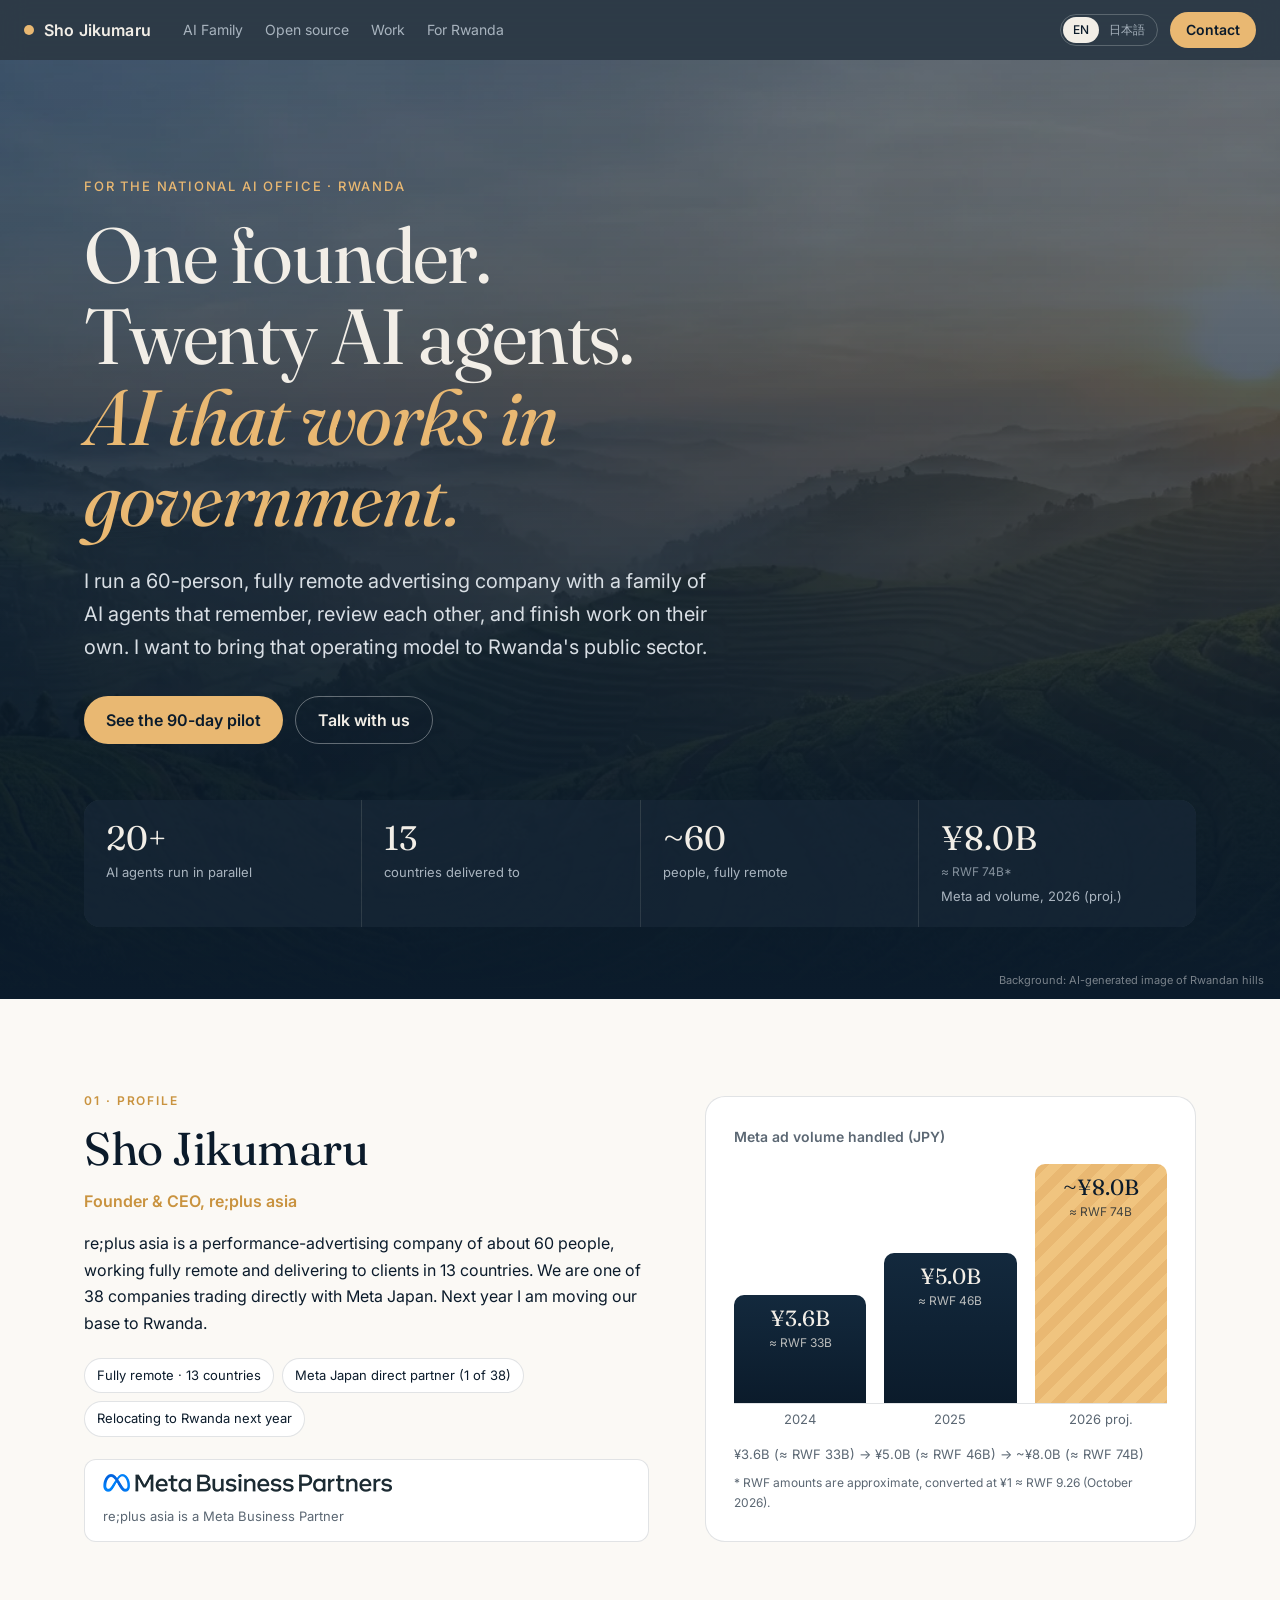
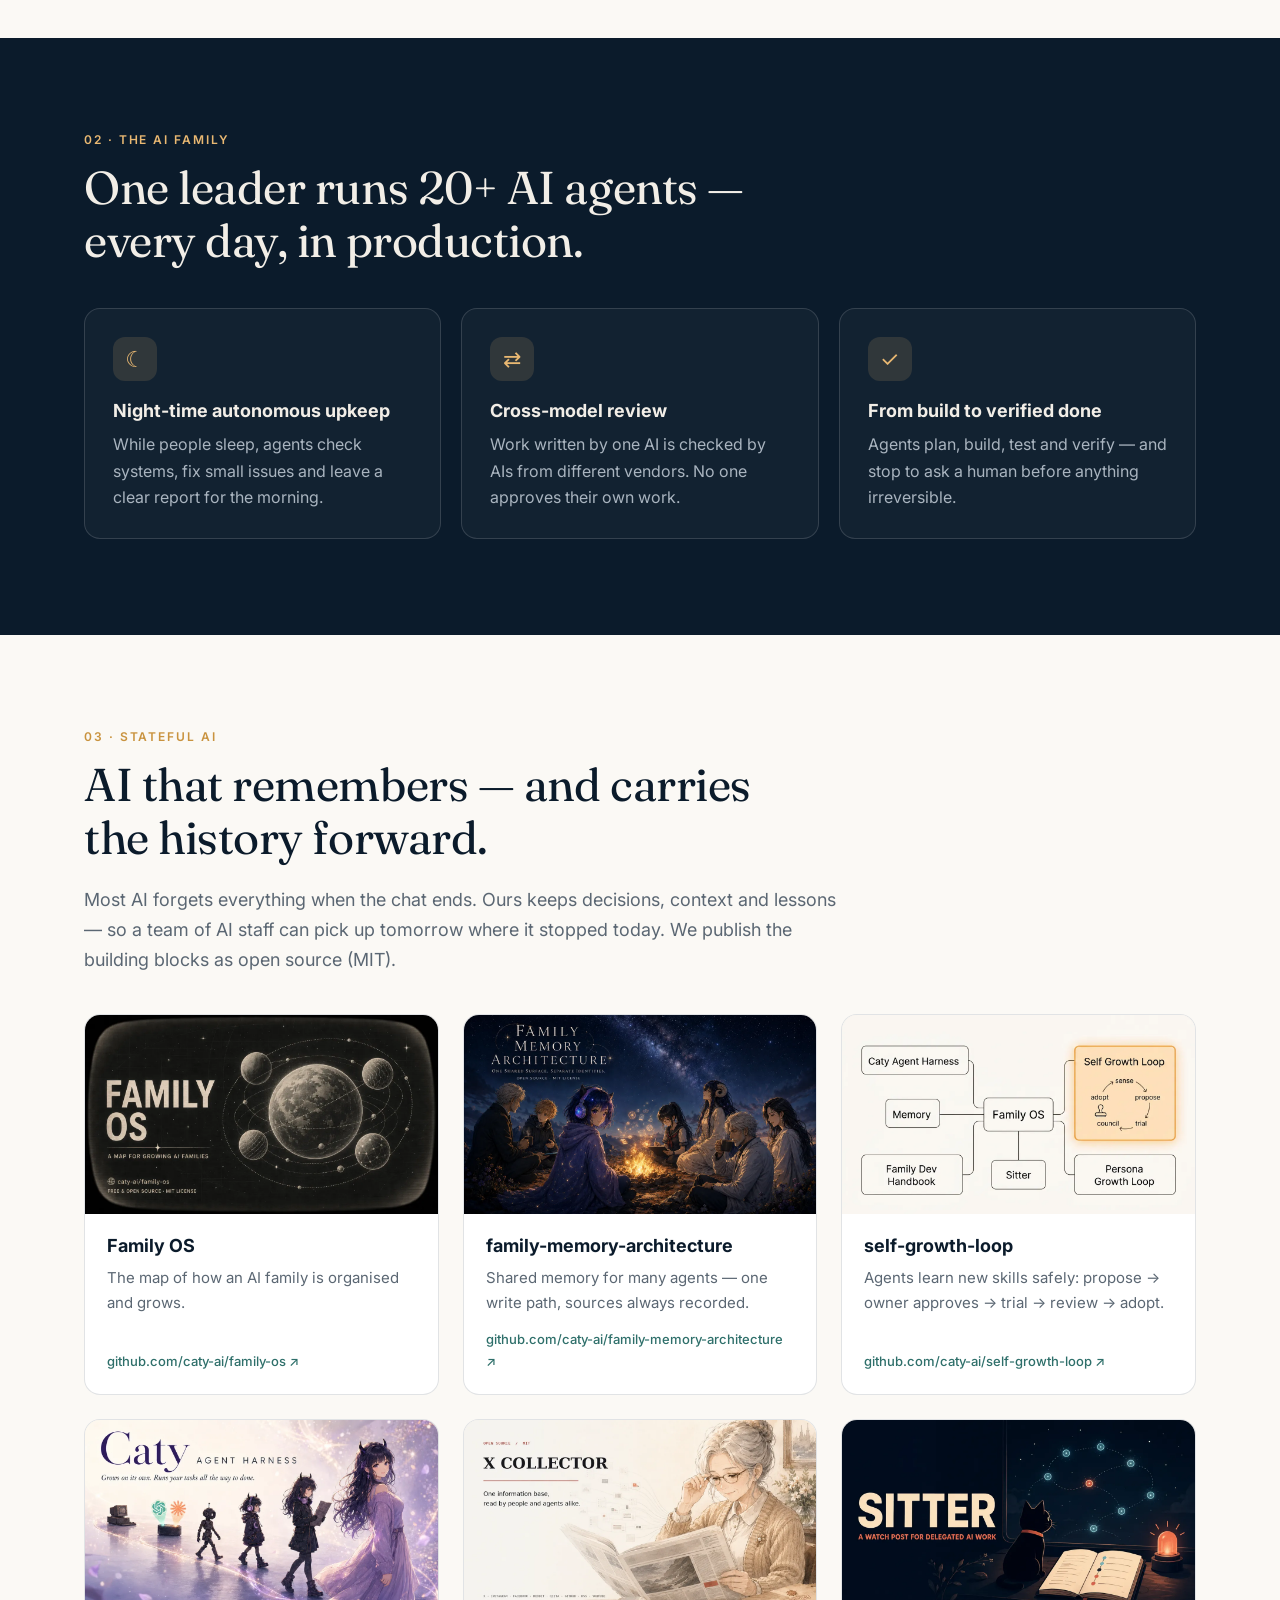
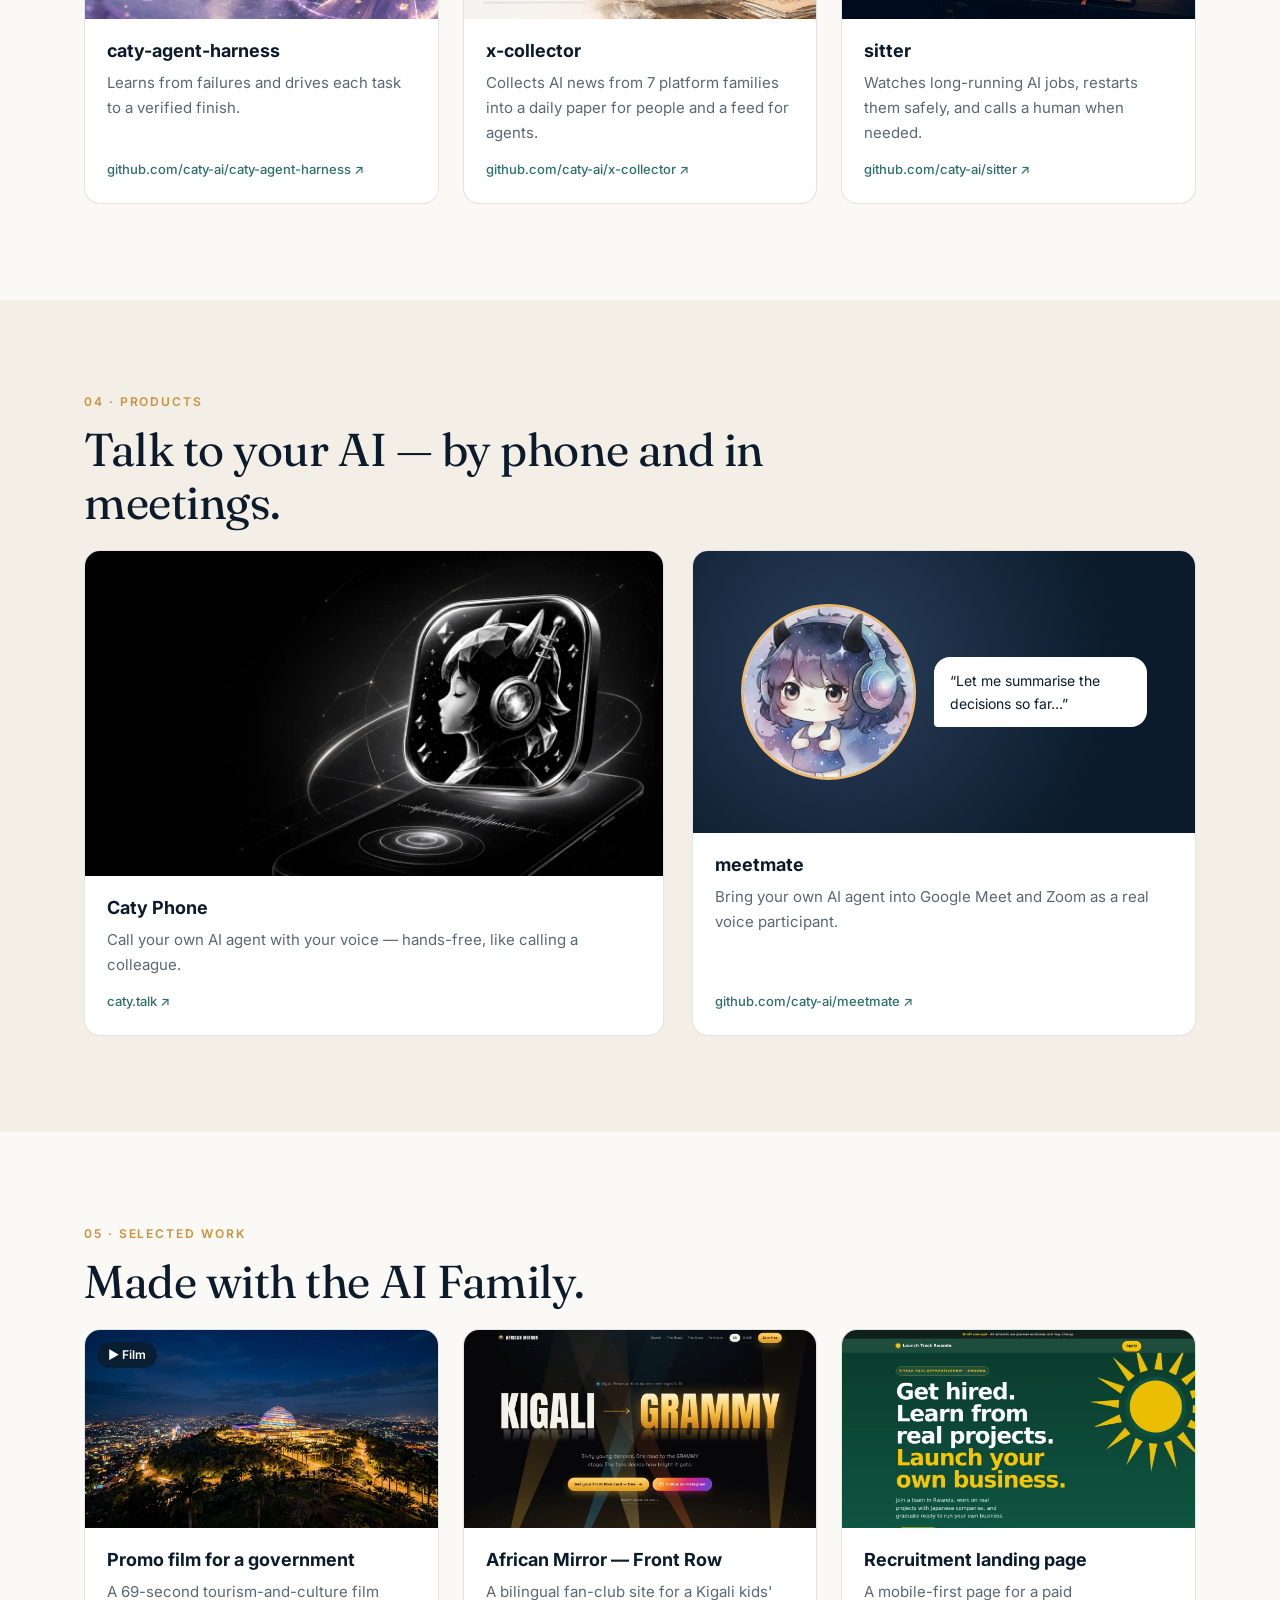
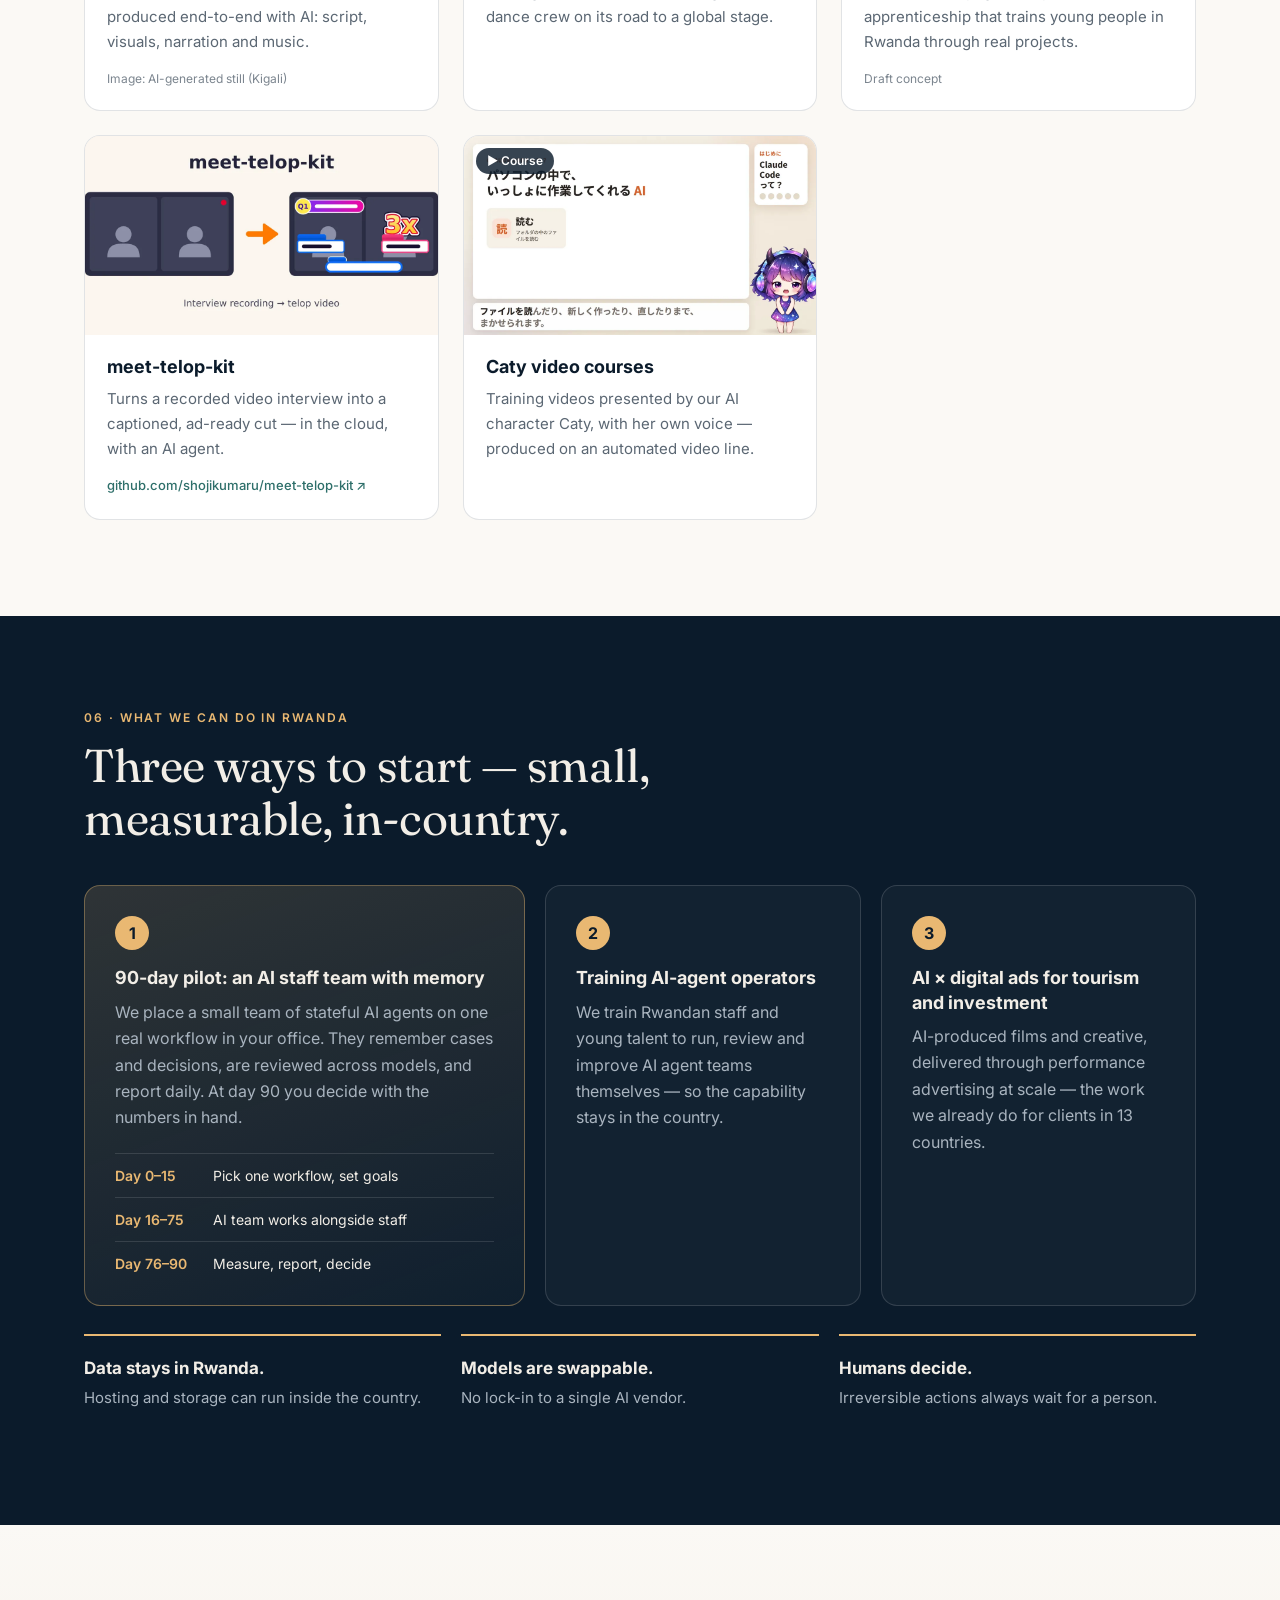
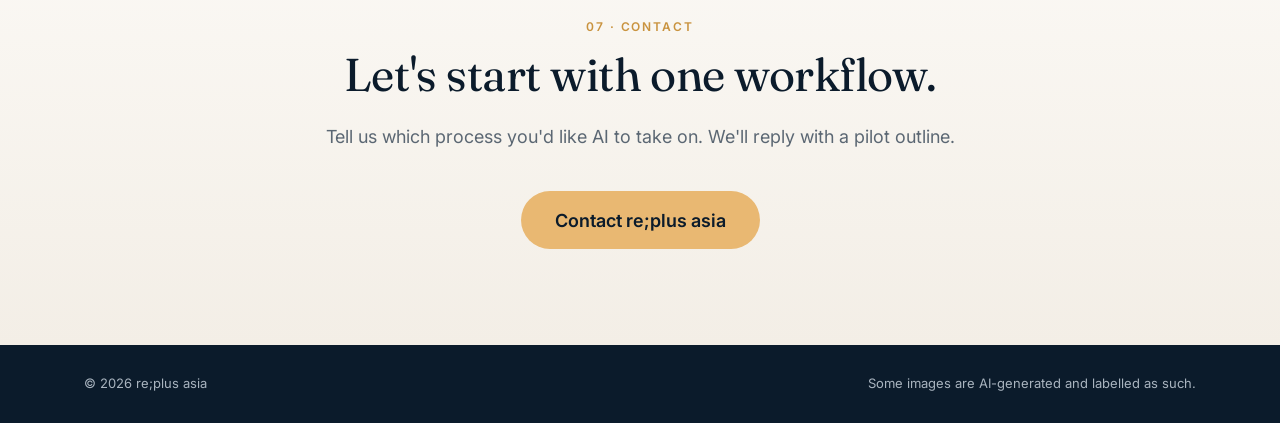
==== index.html @ 01265f30 "Add RWF annotations and Meta Business Partner badge" ====
<!doctype html>
<html lang="en" data-lang="en">
<head>
<meta charset="utf-8">
<meta name="viewport" content="width=device-width, initial-scale=1, viewport-fit=cover">
<title>Sho Jikumaru — AI operations for government | re;plus asia</title>
<meta name="description" content="Sho Jikumaru, CEO of re;plus asia, runs a family of 20+ AI agents with memory. A 90-day pilot to put stateful AI staff to work in Rwanda's public sector.">
<meta name="robots" content="noindex, nofollow">
<meta name="theme-color" content="#0B1B2B">
<link rel="icon" href="data:image/svg+xml,%3Csvg xmlns='http://www.w3.org/2000/svg' viewBox='0 0 32 32'%3E%3Crect width='32' height='32' rx='8' fill='%230B1B2B'/%3E%3Ccircle cx='16' cy='16' r='6' fill='%23E9B872'/%3E%3C/svg%3E">
<link rel="preconnect" href="https://fonts.googleapis.com">
<link rel="preconnect" href="https://fonts.gstatic.com" crossorigin>
<link href="https://fonts.googleapis.com/css2?family=Fraunces:opsz,wght@9..144,400;9..144,600&family=Inter:wght@400;500;600&family=Noto+Sans+JP:wght@400;500;700&display=swap" rel="stylesheet">
<link rel="stylesheet" href="styles.css">
</head>
<body>

<header class="nav">
  <a class="brand" href="#top"><span class="dot"></span>Sho Jikumaru</a>
  <nav class="links" aria-label="Sections">
    <a href="#family"><span lang="en">AI Family</span><span lang="ja">AIファミリー</span></a>
    <a href="#oss"><span lang="en">Open source</span><span lang="ja">OSS</span></a>
    <a href="#work"><span lang="en">Work</span><span lang="ja">制作実績</span></a>
    <a href="#rwanda"><span lang="en">For Rwanda</span><span lang="ja">ルワンダで</span></a>
  </nav>
  <div class="nav-right">
    <div class="lang" role="group" aria-label="Language">
      <button type="button" data-set-lang="en" aria-pressed="true">EN</button>
      <button type="button" data-set-lang="ja" aria-pressed="false">日本語</button>
    </div>
    <a class="btn btn-small" href="#contact"><span lang="en">Contact</span><span lang="ja">お問い合わせ</span></a>
  </div>
</header>

<main id="top">

<!-- HERO -->
<section class="hero">
  <div class="hero-bg" aria-hidden="true"></div>
  <div class="wrap hero-inner">
    <p class="eyebrow"><span lang="en">For the National AI Office · Rwanda</span><span lang="ja">ルワンダ国家AI庁の皆さまへ</span></p>
    <h1>
      <span lang="en">One founder.<br>Twenty AI agents.<br><em>AI that works in government.</em></span>
      <span lang="ja">経営者ひとりと、<br>20体のAIエージェント。<br><em>政府の現場でAIを回す。</em></span>
    </h1>
    <p class="lede">
      <span lang="en">I run a 60-person, fully remote advertising company with a family of AI agents that remember, review each other, and finish work on their own. I want to bring that operating model to Rwanda's public sector.</span>
      <span lang="ja">約60名・完全リモートの広告会社を、記憶を持ち、互いにレビューし、最後まで自走するAIエージェントのチームと一緒に経営しています。この運用のかたちを、ルワンダの行政の現場へ持ち込みたいと考えています。</span>
    </p>
    <div class="cta-row">
      <a class="btn" href="#rwanda"><span lang="en">See the 90-day pilot</span><span lang="ja">90日パイロットを見る</span></a>
      <a class="btn btn-ghost" href="#contact"><span lang="en">Talk with us</span><span lang="ja">相談する</span></a>
    </div>
    <ul class="proof" aria-label="Key facts">
      <li><b>20+</b><span lang="en">AI agents run in parallel</span><span lang="ja">並行運用するAIエージェント</span></li>
      <li><b>13</b><span lang="en">countries delivered to</span><span lang="ja">納品実績のある国</span></li>
      <li><b>~60</b><span lang="en">people, fully remote</span><span lang="ja">名・完全リモート</span></li>
      <li><b>¥8.0B</b><i class="rwf">≈ RWF 74B<a href="#fx" class="fx-ref">*</a></i><span lang="en">Meta ad volume, 2026 (proj.)</span><span lang="ja">Meta取扱高 2026年見込み</span></li>
    </ul>
  </div>
  <p class="img-note"><span lang="en">Background: AI-generated image of Rwandan hills</span><span lang="ja">背景：AI生成のルワンダの丘の画像</span></p>
</section>

<!-- 1 PROFILE -->
<section class="sec" id="profile">
  <div class="wrap grid-2">
    <div>
      <p class="kicker">01 · <span lang="en">Profile</span><span lang="ja">プロフィール</span></p>
      <h2><span lang="en">Sho Jikumaru</span><span lang="ja">軸丸 翔</span></h2>
      <p class="role"><span lang="en">Founder &amp; CEO, re;plus asia</span><span lang="ja">株式会社re;plus asia 代表</span></p>
      <p>
        <span lang="en">re;plus asia is a performance-advertising company of about 60 people, working fully remote and delivering to clients in 13 countries. We are one of 38 companies trading directly with Meta Japan. Next year I am moving our base to Rwanda.</span>
        <span lang="ja">re;plus asia は約60名・完全リモートの運用型広告の会社で、13か国に納品しています。Meta Japan と直接取引する38社のうちの1社です。来年、拠点をルワンダへ移す予定です。</span>
      </p>
      <p class="tag-row">
        <span class="tag"><span lang="en">Fully remote · 13 countries</span><span lang="ja">完全リモート・13か国</span></span>
        <span class="tag"><span lang="en">Meta Japan direct partner (1 of 38)</span><span lang="ja">Meta Japan 直取引38社の1社</span></span>
        <span class="tag"><span lang="en">Relocating to Rwanda next year</span><span lang="ja">来年ルワンダへ拠点移転</span></span>
      </p>
      <div class="partner"><img src="img/meta-business-partners.png" alt="Meta Business Partners" width="289" height="18"><span lang="en">re;plus asia is a Meta Business Partner</span><span lang="ja">re;plus asia は Meta Business Partner です</span></div>
    </div>
    <figure class="chart" aria-label="Meta ad volume handled">
      <figcaption><span lang="en">Meta ad volume handled (JPY)</span><span lang="ja">Meta 取扱高（円）</span></figcaption>
      <div class="bars">
        <div class="bar" style="--h:45%"><b>¥3.6B</b><i class="rwf">≈ RWF 33B</i><span>2024</span></div>
        <div class="bar" style="--h:62.5%"><b>¥5.0B</b><i class="rwf">≈ RWF 46B</i><span>2025</span></div>
        <div class="bar bar-proj" style="--h:100%"><b>~¥8.0B</b><i class="rwf">≈ RWF 74B</i><span><span lang="en">2026 proj.</span><span lang="ja">2026 見込み</span></span></div>
      </div>
      <p class="chart-note"><span lang="en">¥3.6B (≈ RWF 33B) → ¥5.0B (≈ RWF 46B) → ~¥8.0B (≈ RWF 74B)</span><span lang="ja">36億円（≈ 約333億RWF）→ 50億円（≈ 約463億RWF）→ 約80億円（≈ 約740億RWF）</span></p>
      <p class="fx-note" id="fx">* <span lang="en">RWF amounts are approximate, converted at ¥1 ≈ RWF 9.26 (October 2026).</span><span lang="ja">RWF の金額は概算です。換算レート：1円 ≈ 9.26 RWF（2026年10月時点）。</span></p>
    </figure>
  </div>
</section>

<!-- 2 AI FAMILY -->
<section class="sec sec-dark" id="family">
  <div class="wrap">
    <p class="kicker">02 · <span lang="en">The AI Family</span><span lang="ja">AIファミリー</span></p>
    <h2><span lang="en">One leader runs 20+ AI agents — every day, in production.</span><span lang="ja">経営者ひとりが、20体超のAIエージェントを毎日本番で動かしています。</span></h2>
    <div class="cards-3">
      <article class="feat">
        <div class="ico" aria-hidden="true">☾</div>
        <h3><span lang="en">Night-time autonomous upkeep</span><span lang="ja">夜間の自律保守</span></h3>
        <p><span lang="en">While people sleep, agents check systems, fix small issues and leave a clear report for the morning.</span><span lang="ja">人が寝ている間に、エージェントが点検・小さな修正を行い、朝には分かりやすい報告を残します。</span></p>
      </article>
      <article class="feat">
        <div class="ico" aria-hidden="true">⇄</div>
        <h3><span lang="en">Cross-model review</span><span lang="ja">クロスモデルレビュー</span></h3>
        <p><span lang="en">Work written by one AI is checked by AIs from different vendors. No one approves their own work.</span><span lang="ja">あるAIが書いたものを、別の会社のAIが確認します。自分の仕事を自分で承認しない仕組みです。</span></p>
      </article>
      <article class="feat">
        <div class="ico" aria-hidden="true">✓</div>
        <h3><span lang="en">From build to verified done</span><span lang="ja">実装から検証まで自走</span></h3>
        <p><span lang="en">Agents plan, build, test and verify — and stop to ask a human before anything irreversible.</span><span lang="ja">計画・実装・テスト・検証まで自分で進め、取り消せない操作の前では必ず人に確認します。</span></p>
      </article>
    </div>
  </div>
</section>

<!-- 3 STATEFUL AI / OSS -->
<section class="sec" id="oss">
  <div class="wrap">
    <p class="kicker">03 · <span lang="en">Stateful AI</span><span lang="ja">ステートフルAI</span></p>
    <h2><span lang="en">AI that remembers — and carries the history forward.</span><span lang="ja">記憶と経緯を持ち越すAI。</span></h2>
    <p class="sub"><span lang="en">Most AI forgets everything when the chat ends. Ours keeps decisions, context and lessons — so a team of AI staff can pick up tomorrow where it stopped today. We publish the building blocks as open source (MIT).</span><span lang="ja">多くのAIは会話が終わると全部忘れます。私たちのAIは、決めたこと・文脈・学びを持ち越すので、AIの職員チームが「昨日の続き」から仕事を始められます。その部品はオープンソース（MIT）で公開しています。</span></p>
    <div class="cards">
      <a class="card" href="https://github.com/caty-ai/family-os" target="_blank" rel="noopener">
        <img src="img/oss-family-os.webp" alt="" loading="lazy" width="1200" height="675">
        <div class="card-body"><h3>Family OS</h3><p><span lang="en">The map of how an AI family is organised and grows.</span><span lang="ja">AIファミリーを育てるための全体地図。</span></p><span class="gh">github.com/caty-ai/family-os ↗</span></div>
      </a>
      <a class="card" href="https://github.com/caty-ai/family-memory-architecture" target="_blank" rel="noopener">
        <img src="img/oss-family-memory-architecture.webp" alt="" loading="lazy" width="1200" height="675">
        <div class="card-body"><h3>family-memory-architecture</h3><p><span lang="en">Shared memory for many agents — one write path, sources always recorded.</span><span lang="ja">複数のAIが共有する記憶。書き込み口はひとつ、出どころを必ず記録。</span></p><span class="gh">github.com/caty-ai/family-memory-architecture ↗</span></div>
      </a>
      <a class="card" href="https://github.com/caty-ai/self-growth-loop" target="_blank" rel="noopener">
        <img src="img/oss-self-growth-loop.webp" alt="" loading="lazy" width="1200" height="675">
        <div class="card-body"><h3>self-growth-loop</h3><p><span lang="en">Agents learn new skills safely: propose → owner approves → trial → review → adopt.</span><span lang="ja">AIが安全に成長する流れ：提案→承認→試行→レビュー→採用。</span></p><span class="gh">github.com/caty-ai/self-growth-loop ↗</span></div>
      </a>
      <a class="card" href="https://github.com/caty-ai/caty-agent-harness" target="_blank" rel="noopener">
        <img src="img/oss-caty-agent-harness.webp" alt="" loading="lazy" width="1200" height="675">
        <div class="card-body"><h3>caty-agent-harness</h3><p><span lang="en">Learns from failures and drives each task to a verified finish.</span><span lang="ja">失敗から学び、タスクを「検証済みの完了」まで運ぶ仕組み。</span></p><span class="gh">github.com/caty-ai/caty-agent-harness ↗</span></div>
      </a>
      <a class="card" href="https://github.com/caty-ai/x-collector" target="_blank" rel="noopener">
        <img src="img/oss-x-collector.webp" alt="" loading="lazy" width="1200" height="675">
        <div class="card-body"><h3>x-collector</h3><p><span lang="en">Collects AI news from 7 platform families into a daily paper for people and a feed for agents.</span><span lang="ja">7系統のサービスからAIニュースを集め、人向けの日刊紙とAI向けのフィードにします。</span></p><span class="gh">github.com/caty-ai/x-collector ↗</span></div>
      </a>
      <a class="card" href="https://github.com/caty-ai/sitter" target="_blank" rel="noopener">
        <img src="img/oss-sitter.webp" alt="" loading="lazy" width="1200" height="675">
        <div class="card-body"><h3>sitter</h3><p><span lang="en">Watches long-running AI jobs, restarts them safely, and calls a human when needed.</span><span lang="ja">長時間動くAIの仕事を見守り、安全に再起動し、必要な時だけ人を呼びます。</span></p><span class="gh">github.com/caty-ai/sitter ↗</span></div>
      </a>
    </div>
  </div>
</section>

<!-- 4 PRODUCTS -->
<section class="sec sec-soft" id="products">
  <div class="wrap">
    <p class="kicker">04 · <span lang="en">Products</span><span lang="ja">プロダクト</span></p>
    <h2><span lang="en">Talk to your AI — by phone and in meetings.</span><span lang="ja">電話でも、会議でも、AIと話せる。</span></h2>
    <div class="grid-2 products">
      <a class="prod" href="https://caty.talk" target="_blank" rel="noopener">
        <img src="img/catyphone-hero.webp" alt="" loading="lazy" width="1200" height="675">
        <div class="card-body"><h3>Caty Phone</h3><p><span lang="en">Call your own AI agent with your voice — hands-free, like calling a colleague.</span><span lang="ja">自分のAIエージェントに声で電話する。同僚に電話するように、手を使わずに。</span></p><span class="gh">caty.talk ↗</span></div>
      </a>
      <a class="prod" href="https://github.com/caty-ai/meetmate" target="_blank" rel="noopener">
        <div class="prod-art"><img src="img/meetmate-avatar.webp" alt="" loading="lazy" width="400" height="400"><span class="meet-bubble"><span lang="en">“Let me summarise the decisions so far…”</span><span lang="ja">「ここまでの決定事項をまとめますね…」</span></span></div>
        <div class="card-body"><h3>meetmate</h3><p><span lang="en">Bring your own AI agent into Google Meet and Zoom as a real voice participant.</span><span lang="ja">自分のAIエージェントを、Google Meet や Zoom に声で参加するメンバーとして呼べます。</span></p><span class="gh">github.com/caty-ai/meetmate ↗</span></div>
      </a>
    </div>
  </div>
</section>

<!-- 5 WORK -->
<section class="sec" id="work">
  <div class="wrap">
    <p class="kicker">05 · <span lang="en">Selected work</span><span lang="ja">制作実績</span></p>
    <h2><span lang="en">Made with the AI Family.</span><span lang="ja">AIファミリーと一緒に作ったもの。</span></h2>
    <div class="cards">
      <article class="card">
        <img src="img/work-gov-promo.webp" alt="" loading="lazy" width="1200" height="675">
        <span class="badge play"><span lang="en">▶ Film</span><span lang="ja">▶ 動画</span></span>
        <div class="card-body"><h3><span lang="en">Promo film for a government</span><span lang="ja">政府向けプロモ動画</span></h3><p><span lang="en">A 69-second tourism-and-culture film produced end-to-end with AI: script, visuals, narration and music.</span><span lang="ja">台本・映像・ナレーション・音楽まで、AIで一貫制作した69秒の観光・文化プロモ動画。</span></p><span class="note"><span lang="en">Image: AI-generated still (Kigali)</span><span lang="ja">画像：AI生成の静止画（キガリ）</span></span></div>
      </article>
      <article class="card">
        <img src="img/work-african-mirror.webp" alt="" loading="lazy" width="1200" height="750">
        <div class="card-body"><h3>African Mirror — Front Row</h3><p><span lang="en">A bilingual fan-club site for a Kigali kids' dance crew on its road to a global stage.</span><span lang="ja">世界の舞台を目指すキガリの子どもダンスチームの、2言語ファンクラブサイト。</span></p></div>
      </article>
      <article class="card">
        <img src="img/work-recruit-lp.webp" alt="" loading="lazy" width="1200" height="750">
        <div class="card-body"><h3><span lang="en">Recruitment landing page</span><span lang="ja">求人LP</span></h3><p><span lang="en">A mobile-first page for a paid apprenticeship that trains young people in Rwanda through real projects.</span><span lang="ja">実案件を通じてルワンダの若者を育てる有給アプレンティス制度の、スマホ優先の求人ページ。</span></p><span class="note"><span lang="en">Draft concept</span><span lang="ja">企画案</span></span></div>
      </article>
      <a class="card" href="https://github.com/shojikumaru/meet-telop-kit" target="_blank" rel="noopener">
        <img src="img/work-meet-telop-kit.webp" alt="" loading="lazy" width="1200" height="600">
        <div class="card-body"><h3>meet-telop-kit</h3><p><span lang="en">Turns a recorded video interview into a captioned, ad-ready cut — in the cloud, with an AI agent.</span><span lang="ja">オンライン面談の録画を、AIエージェントがクラウド上でテロップ付きの広告動画に仕上げます。</span></p><span class="gh">github.com/shojikumaru/meet-telop-kit ↗</span></div>
      </a>
      <article class="card">
        <img src="img/work-caty-course.webp" alt="" loading="lazy" width="1200" height="675">
        <span class="badge play"><span lang="en">▶ Course</span><span lang="ja">▶ 講座</span></span>
        <div class="card-body"><h3><span lang="en">Caty video courses</span><span lang="ja">Caty 講座動画</span></h3><p><span lang="en">Training videos presented by our AI character Caty, with her own voice — produced on an automated video line.</span><span lang="ja">AIキャラクター「Caty」が自分の声で案内する研修動画。自動の制作ラインで作っています。</span></p></div>
      </article>
    </div>
  </div>
</section>

<!-- 6 RWANDA -->
<section class="sec sec-dark" id="rwanda">
  <div class="wrap">
    <p class="kicker">06 · <span lang="en">What we can do in Rwanda</span><span lang="ja">ルワンダでできること</span></p>
    <h2><span lang="en">Three ways to start — small, measurable, in-country.</span><span lang="ja">小さく始めて、数字で確かめる。3つの入り口。</span></h2>
    <div class="offers">
      <article class="offer">
        <span class="num">1</span>
        <h3><span lang="en">90-day pilot: an AI staff team with memory</span><span lang="ja">記憶を持つAI職員チームの90日パイロット</span></h3>
        <p><span lang="en">We place a small team of stateful AI agents on one real workflow in your office. They remember cases and decisions, are reviewed across models, and report daily. At day 90 you decide with the numbers in hand.</span><span lang="ja">実際の業務ひとつに、記憶を持つAIエージェントの小さなチームを配置します。案件や決定を覚え、別のモデル同士で確認し合い、毎日報告します。90日目に、数字を見て続けるかを判断いただけます。</span></p>
        <ul class="steps"><li><b>Day 0–15</b><span lang="en">Pick one workflow, set goals</span><span lang="ja">対象業務を1つ選び、目標を決める</span></li><li><b>Day 16–75</b><span lang="en">AI team works alongside staff</span><span lang="ja">職員と並んでAIチームが稼働</span></li><li><b>Day 76–90</b><span lang="en">Measure, report, decide</span><span lang="ja">測定・報告・判断</span></li></ul>
      </article>
      <article class="offer">
        <span class="num">2</span>
        <h3><span lang="en">Training AI-agent operators</span><span lang="ja">AIエージェント運用人材の育成</span></h3>
        <p><span lang="en">We train Rwandan staff and young talent to run, review and improve AI agent teams themselves — so the capability stays in the country.</span><span lang="ja">ルワンダの職員や若い人材が、自分たちでAIエージェントのチームを動かし、確認し、改善できるように育てます。力が国内に残る形です。</span></p>
      </article>
      <article class="offer">
        <span class="num">3</span>
        <h3><span lang="en">AI × digital ads for tourism and investment</span><span lang="ja">AI×デジタル広告で観光・投資プロモ</span></h3>
        <p><span lang="en">AI-produced films and creative, delivered through performance advertising at scale — the work we already do for clients in 13 countries.</span><span lang="ja">AIで作る映像やクリエイティブを、運用型広告で大きく届けます。13か国のお客さまにすでに提供している仕事です。</span></p>
      </article>
    </div>
    <div class="principles">
      <div><b><span lang="en">Data stays in Rwanda.</span><span lang="ja">データはルワンダ国内に。</span></b><span lang="en">Hosting and storage can run inside the country.</span><span lang="ja">保管と処理を国内で行う構成にできます。</span></div>
      <div><b><span lang="en">Models are swappable.</span><span lang="ja">モデルは差し替え可能。</span></b><span lang="en">No lock-in to a single AI vendor.</span><span lang="ja">特定のAI企業に縛られません。</span></div>
      <div><b><span lang="en">Humans decide.</span><span lang="ja">最後は人が決める。</span></b><span lang="en">Irreversible actions always wait for a person.</span><span lang="ja">取り消せない操作は必ず人の確認を待ちます。</span></div>
    </div>
  </div>
</section>

<!-- 7 CONTACT -->
<section class="sec contact" id="contact">
  <div class="wrap contact-inner">
    <p class="kicker">07 · <span lang="en">Contact</span><span lang="ja">お問い合わせ</span></p>
    <h2><span lang="en">Let's start with one workflow.</span><span lang="ja">まずは、業務ひとつから。</span></h2>
    <p class="sub"><span lang="en">Tell us which process you'd like AI to take on. We'll reply with a pilot outline.</span><span lang="ja">AIに任せてみたい業務を教えてください。パイロットの概要をお返しします。</span></p>
    <a class="btn btn-big" href="https://re-plus.asia/contact" target="_blank" rel="noopener"><span lang="en">Contact re;plus asia</span><span lang="ja">re;plus asia に問い合わせる</span></a>
  </div>
</section>

</main>

<footer class="foot">
  <div class="wrap foot-inner">
    <span>© 2026 re;plus asia</span>
    <span><span lang="en">Some images are AI-generated and labelled as such.</span><span lang="ja">一部の画像はAI生成で、その旨を表示しています。</span></span>
  </div>
</footer>

<script src="main.js"></script>
</body>
</html>
---- styles.css ----
:root{
  --ink:#0B1B2B; --ink-2:#13293D; --paper:#FBF9F5; --soft:#F3EEE6;
  --line:rgba(11,27,43,.12); --muted:#5B6773; --gold:#E9B872; --gold-2:#C9933F; --teal:#2E6F6A;
  --on-dark:#F2EEE7; --on-dark-muted:#A9B4BF;
  --r:16px; --wrap:1160px;
  --serif:"Fraunces",Georgia,serif;
  --sans:"Inter",system-ui,-apple-system,"Segoe UI",Roboto,sans-serif;
  --jp:"Noto Sans JP","Hiragino Sans","Yu Gothic",sans-serif;
}
*{box-sizing:border-box}
html{scroll-behavior:smooth;-webkit-text-size-adjust:100%}
body{margin:0;background:var(--paper);color:var(--ink);font:16px/1.65 var(--sans);-webkit-font-smoothing:antialiased}
html[data-lang="ja"] body{font-family:var(--jp);line-height:1.8}
html[data-lang="en"] [lang="ja"], html[data-lang="ja"] [lang="en"]{display:none!important}
a{color:inherit}
img{display:block;max-width:100%;height:auto}
.wrap{max-width:var(--wrap);margin:0 auto;padding:0 24px}
:focus-visible{outline:2px solid var(--gold);outline-offset:3px}

/* nav */
.nav{position:sticky;top:0;z-index:20;display:flex;align-items:center;gap:20px;padding:12px 24px;background:rgba(11,27,43,.86);backdrop-filter:saturate(1.4) blur(12px);-webkit-backdrop-filter:saturate(1.4) blur(12px);color:var(--on-dark)}
.brand{display:flex;align-items:center;gap:10px;font-weight:600;text-decoration:none;letter-spacing:.01em;white-space:nowrap}
.dot{width:10px;height:10px;border-radius:50%;background:var(--gold)}
.links{display:flex;gap:22px;margin-left:12px}
.links a{text-decoration:none;font-size:14px;color:var(--on-dark-muted)}
.links a:hover{color:var(--on-dark)}
.nav-right{margin-left:auto;display:flex;align-items:center;gap:12px}
.lang{display:flex;border:1px solid rgba(255,255,255,.22);border-radius:999px;padding:2px}
.lang button{all:unset;cursor:pointer;font:500 12px/1 var(--sans);padding:7px 10px;border-radius:999px;color:var(--on-dark-muted)}
.lang button[aria-pressed="true"]{background:var(--on-dark);color:var(--ink)}
.lang button:focus-visible{outline:2px solid var(--gold)}

/* buttons */
.btn{display:inline-flex;align-items:center;justify-content:center;min-height:48px;padding:0 22px;border-radius:999px;background:var(--gold);color:var(--ink);font-weight:600;text-decoration:none;transition:transform .15s,background .15s}
.btn:hover{background:#F2C88A;transform:translateY(-1px)}
.btn-ghost{background:transparent;color:var(--on-dark);border:1px solid rgba(255,255,255,.35)}
.btn-ghost:hover{background:rgba(255,255,255,.08)}
.btn-small{min-height:36px;padding:0 16px;font-size:14px}
.btn-big{min-height:58px;padding:0 34px;font-size:18px}

/* hero */
.hero{position:relative;color:var(--on-dark);background:var(--ink);overflow:hidden}
.hero-bg{position:absolute;inset:0;background:linear-gradient(180deg,rgba(11,27,43,.55) 0%,rgba(11,27,43,.78) 55%,var(--ink) 100%),url(img/hero-hills.webp) center/cover no-repeat}
.hero-inner{position:relative;padding:120px 24px 72px}
.eyebrow{font:500 13px/1 var(--sans);letter-spacing:.14em;text-transform:uppercase;color:var(--gold);margin:0 0 22px}
html[data-lang="ja"] .eyebrow{letter-spacing:.06em;font-family:var(--jp)}
h1{font:400 clamp(40px,6.4vw,78px)/1.04 var(--serif);letter-spacing:-.015em;margin:0 0 26px;max-width:15ch}
h1 em{font-style:italic;color:var(--gold)}
html[data-lang="ja"] h1{font:700 clamp(32px,5.2vw,60px)/1.3 var(--jp);letter-spacing:0;max-width:none}
html[data-lang="ja"] h1 em{font-style:normal}
.lede{font-size:clamp(17px,1.6vw,20px);max-width:640px;color:#D8DEE4;margin:0 0 32px}
.cta-row{display:flex;flex-wrap:wrap;gap:12px;margin-bottom:56px}
.proof{list-style:none;padding:0;margin:0;display:grid;grid-template-columns:repeat(4,1fr);gap:1px;background:rgba(255,255,255,.14);border-radius:var(--r);overflow:hidden}
.proof li{background:rgba(11,27,43,.72);padding:20px 22px;display:flex;flex-direction:column;gap:4px}
.proof b{font:400 34px/1.1 var(--serif);color:var(--on-dark)}
.proof span{font-size:13px;color:var(--on-dark-muted)}
.img-note{position:absolute;right:16px;bottom:10px;margin:0;font-size:11px;color:rgba(255,255,255,.45)}

/* sections */
.sec{padding:96px 0}
.sec-soft{background:var(--soft)}
.sec-dark{background:var(--ink);color:var(--on-dark)}
.kicker{font:600 12px/1 var(--sans);letter-spacing:.16em;text-transform:uppercase;color:var(--gold-2);margin:0 0 16px}
.sec-dark .kicker{color:var(--gold)}
h2{font:400 clamp(30px,3.8vw,46px)/1.15 var(--serif);letter-spacing:-.01em;margin:0 0 20px;max-width:24ch}
html[data-lang="ja"] h2{font:700 clamp(24px,3vw,36px)/1.45 var(--jp);max-width:none}
h3{font-size:18px;line-height:1.35;margin:0 0 8px}
.sub{font-size:18px;color:var(--muted);max-width:760px;margin:0 0 40px}
.sec-dark .sub{color:var(--on-dark-muted)}
.role{font-weight:600;color:var(--gold-2);margin:-8px 0 16px}
.grid-2{display:grid;grid-template-columns:1.15fr 1fr;gap:56px;align-items:center}
.tag-row{display:flex;flex-wrap:wrap;gap:8px;margin-top:22px}
.tag{font-size:13px;padding:6px 12px;border:1px solid var(--line);border-radius:999px;background:#fff}

/* chart */
.chart{margin:0;background:#fff;border:1px solid var(--line);border-radius:20px;padding:28px}
.chart figcaption{font-weight:600;font-size:14px;color:var(--muted);margin-bottom:16px}
.bars{display:flex;align-items:flex-end;gap:18px;height:240px;border-bottom:1px solid var(--line)}
.bar{flex:1;height:var(--h);background:linear-gradient(180deg,var(--ink-2),var(--ink));border-radius:10px 10px 0 0;position:relative;display:flex;flex-direction:column;justify-content:flex-start;align-items:center;padding-top:12px;color:var(--on-dark)}
.bar b{font:400 22px/1 var(--serif)}
.bar>span{position:absolute;bottom:-28px;font-size:13px;color:var(--muted);white-space:nowrap}
.bar-proj{background:repeating-linear-gradient(135deg,var(--gold) 0 10px,#F0C47F 10px 20px);color:var(--ink)}
.chart-note{margin:40px 0 0;font-size:13px;color:var(--muted)}

/* family features */
.cards-3{display:grid;grid-template-columns:repeat(3,1fr);gap:20px;margin-top:40px}
.feat{border:1px solid rgba(255,255,255,.14);border-radius:var(--r);padding:28px;background:rgba(255,255,255,.03)}
.feat p{color:var(--on-dark-muted);margin:0}
.ico{width:44px;height:44px;border-radius:12px;display:grid;place-items:center;background:rgba(233,184,114,.14);color:var(--gold);font-size:22px;margin-bottom:18px}

/* cards */
.cards{display:grid;grid-template-columns:repeat(3,1fr);gap:24px}
.card,.prod{position:relative;display:flex;flex-direction:column;background:#fff;border:1px solid var(--line);border-radius:var(--r);overflow:hidden;text-decoration:none;transition:transform .2s,box-shadow .2s}
a.card:hover,a.prod:hover{transform:translateY(-3px);box-shadow:0 18px 40px -20px rgba(11,27,43,.35)}
.card img,.prod img,.card-art{aspect-ratio:16/9;width:100%;object-fit:cover;object-position:top;background:var(--soft)}
.card-art svg{width:100%;height:100%;display:block}
.card-body{padding:20px 22px 22px;display:flex;flex-direction:column;flex:1}
.card-body p{margin:0 0 14px;color:var(--muted);font-size:15px}
.gh{margin-top:auto;font-size:13px;font-weight:500;color:var(--teal);word-break:break-all}
.note{margin-top:auto;font-size:12px;color:var(--muted);opacity:.8}
.badge{position:absolute;top:12px;left:12px;font:600 12px/1 var(--sans);padding:7px 11px;border-radius:999px;background:rgba(11,27,43,.82);color:#fff}
.products{align-items:stretch;gap:28px}
.prod-art{aspect-ratio:16/9;background:radial-gradient(circle at 30% 40%,#2B3F5C,#0B1B2B 70%);display:flex;align-items:center;justify-content:center;gap:18px;padding:20px}
.prod-art img{width:38%;aspect-ratio:1;border-radius:50%;border:3px solid var(--gold);object-fit:cover}
.meet-bubble{background:#fff;color:var(--ink);font-size:14px;padding:12px 16px;border-radius:16px 16px 16px 4px;max-width:46%}

/* offers */
.offers{display:grid;grid-template-columns:1.4fr 1fr 1fr;gap:20px;margin-top:40px}
.offer{position:relative;border:1px solid rgba(255,255,255,.14);border-radius:var(--r);padding:30px;background:rgba(255,255,255,.03)}
.offer:first-child{background:linear-gradient(160deg,rgba(233,184,114,.16),rgba(255,255,255,.02));border-color:rgba(233,184,114,.4)}
.offer p{color:var(--on-dark-muted);margin:0}
.num{display:inline-grid;place-items:center;width:34px;height:34px;border-radius:50%;background:var(--gold);color:var(--ink);font-weight:700;margin-bottom:16px}
.steps{list-style:none;padding:0;margin:22px 0 0;display:grid;gap:10px}
.steps li{display:flex;gap:14px;font-size:14px;padding-top:10px;border-top:1px solid rgba(255,255,255,.12);color:var(--on-dark)}
.steps b{min-width:84px;color:var(--gold);font-weight:600}
.principles{display:grid;grid-template-columns:repeat(3,1fr);gap:20px;margin-top:28px}
.principles div{display:flex;flex-direction:column;gap:4px;padding:18px 0;border-top:2px solid var(--gold);color:var(--on-dark-muted);font-size:15px}
.principles b{color:var(--on-dark);font-size:17px}

/* contact */
.contact{background:linear-gradient(180deg,var(--paper),var(--soft))}
.contact-inner{text-align:center;display:flex;flex-direction:column;align-items:center}
.contact h2{max-width:none}

.foot{background:var(--ink);color:var(--on-dark-muted);font-size:13px;padding:28px 0}
.foot-inner{display:flex;justify-content:space-between;gap:16px;flex-wrap:wrap}

/* responsive */
@media (max-width:980px){
  .links{display:none}
  .cards{grid-template-columns:repeat(2,1fr)}
  .offers{grid-template-columns:1fr}
  .grid-2{grid-template-columns:1fr;gap:40px}
}
@media (max-width:640px){
  .nav{padding:10px 16px;gap:10px}
  .brand{font-size:15px}
  .nav .btn-small{display:none}
  .wrap{padding:0 18px}
  .hero-inner{padding:72px 18px 48px}
  .proof{grid-template-columns:repeat(2,1fr)}
  .proof li{padding:16px}
  .proof b{font-size:28px}
  .sec{padding:68px 0}
  .cards,.cards-3,.principles{grid-template-columns:1fr}
  .bars{height:200px}
  .cta-row .btn{flex:1 1 100%}
  .img-note{position:static;padding:0 18px 12px}
}
@media (prefers-reduced-motion:reduce){*{transition:none!important;scroll-behavior:auto!important}}
.rwf{display:block;font-style:normal;font-size:12px;opacity:.75;margin-top:4px}
.proof .rwf{color:var(--on-dark-muted);margin:0}
.fx-note{margin:8px 0 0;font-size:12px;color:var(--muted)}
.partner{display:flex;align-items:center;gap:14px;flex-wrap:wrap;margin-top:22px;padding:14px 18px;background:#fff;border:1px solid var(--line);border-radius:12px;font-size:13px;color:var(--muted)}
.partner img{height:18px;width:auto}
.fx-ref{text-decoration:none;color:inherit}
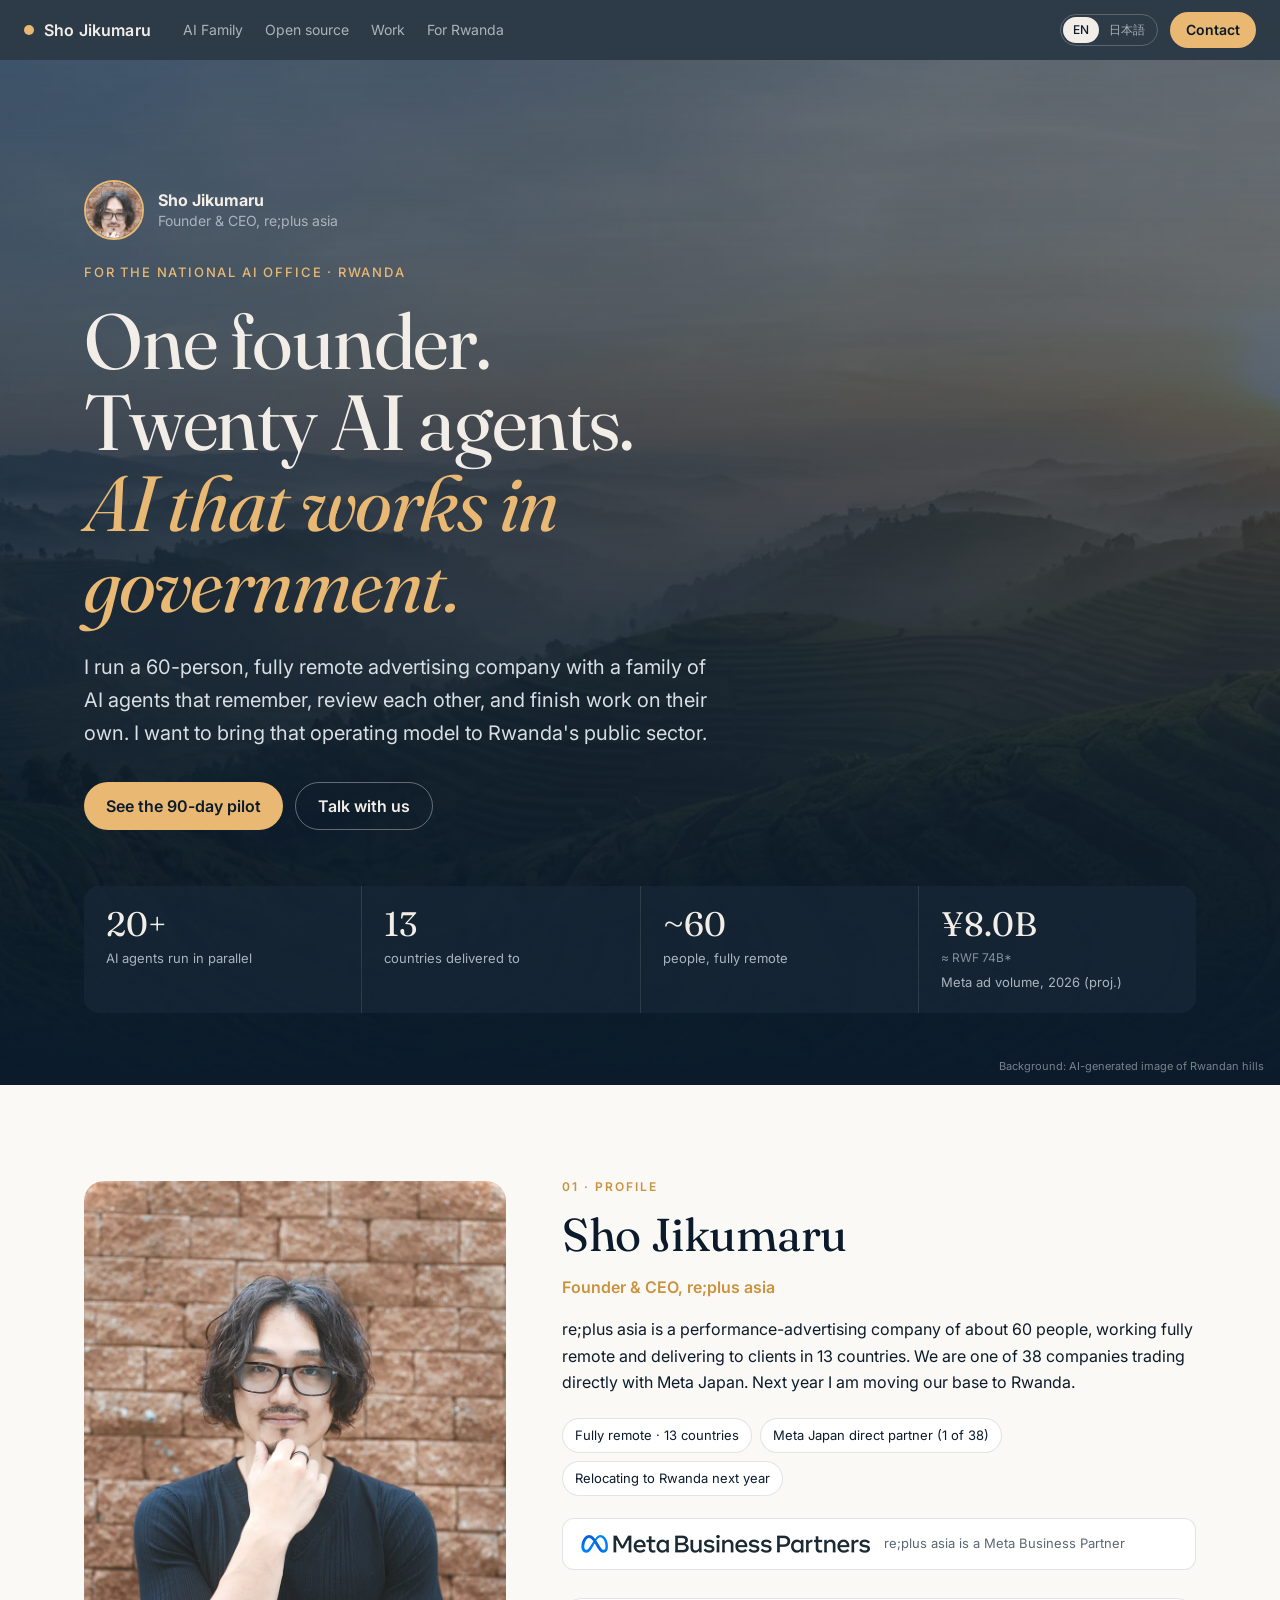
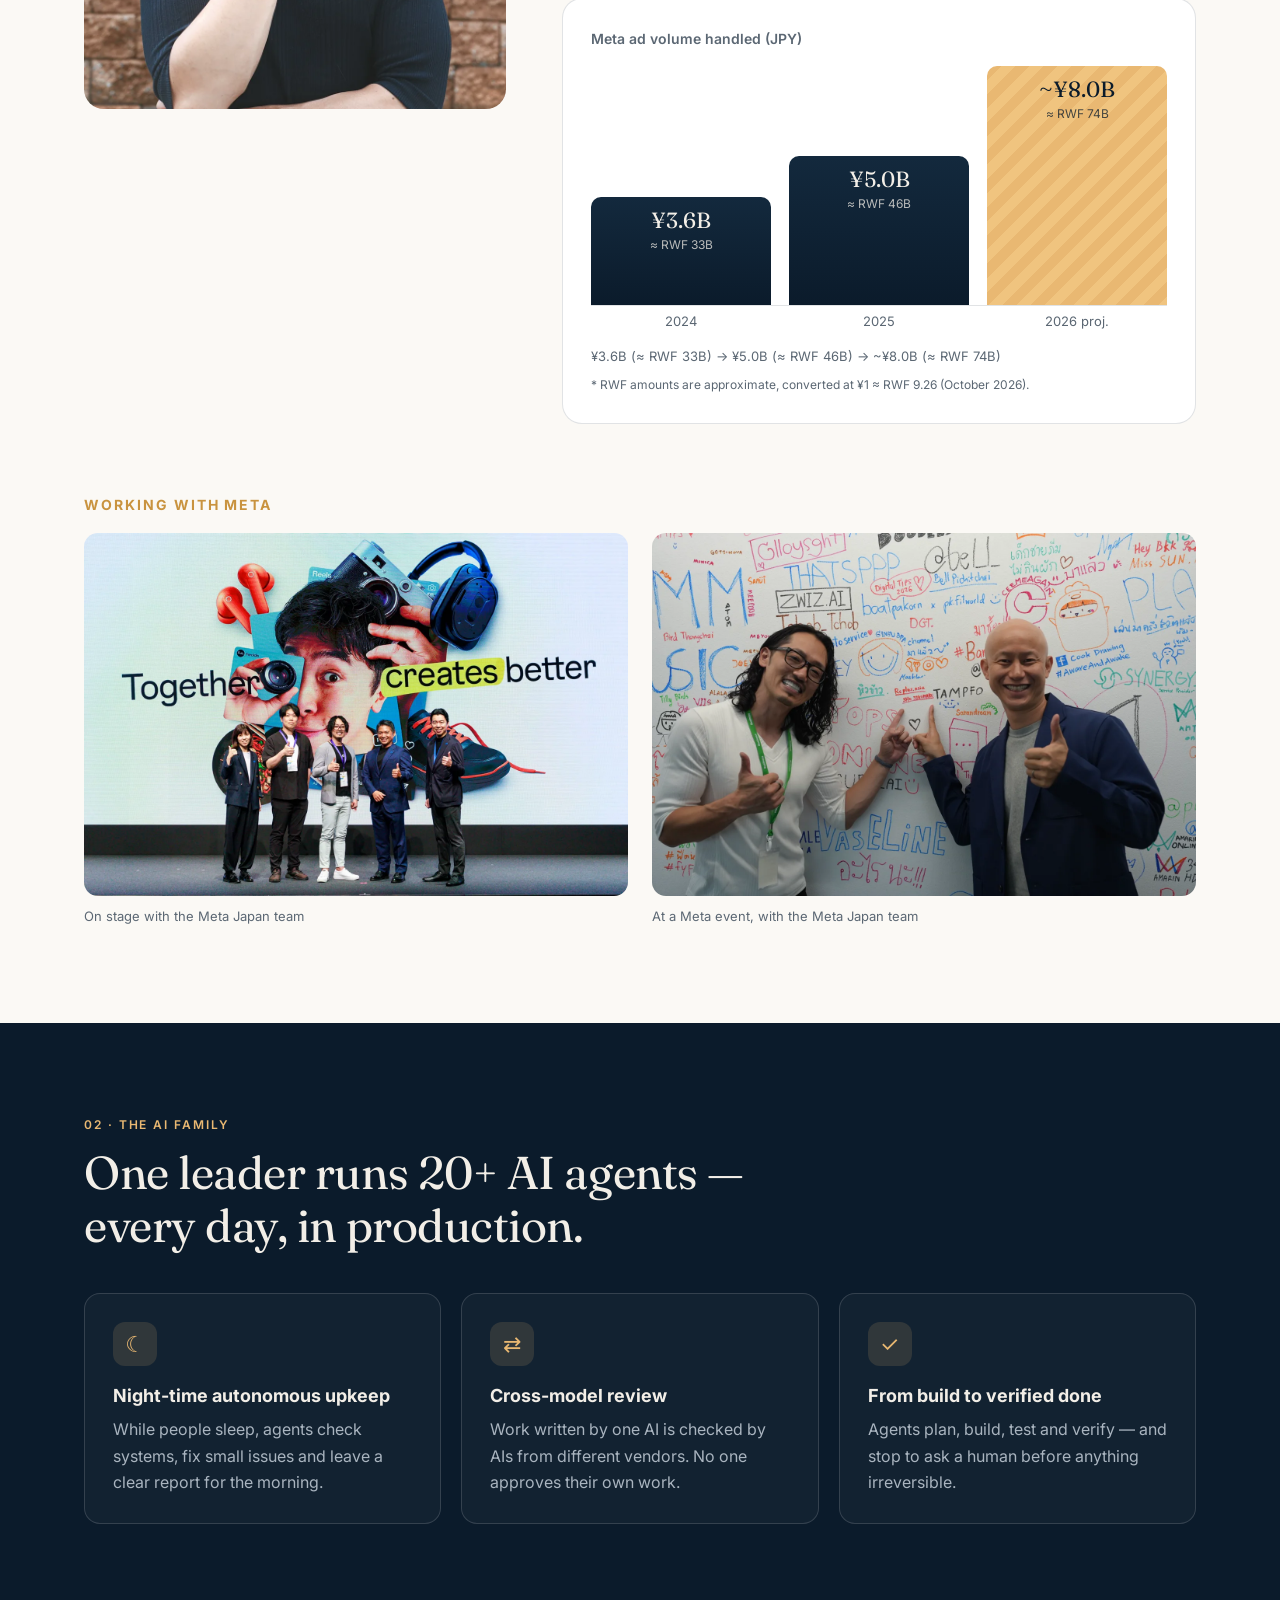
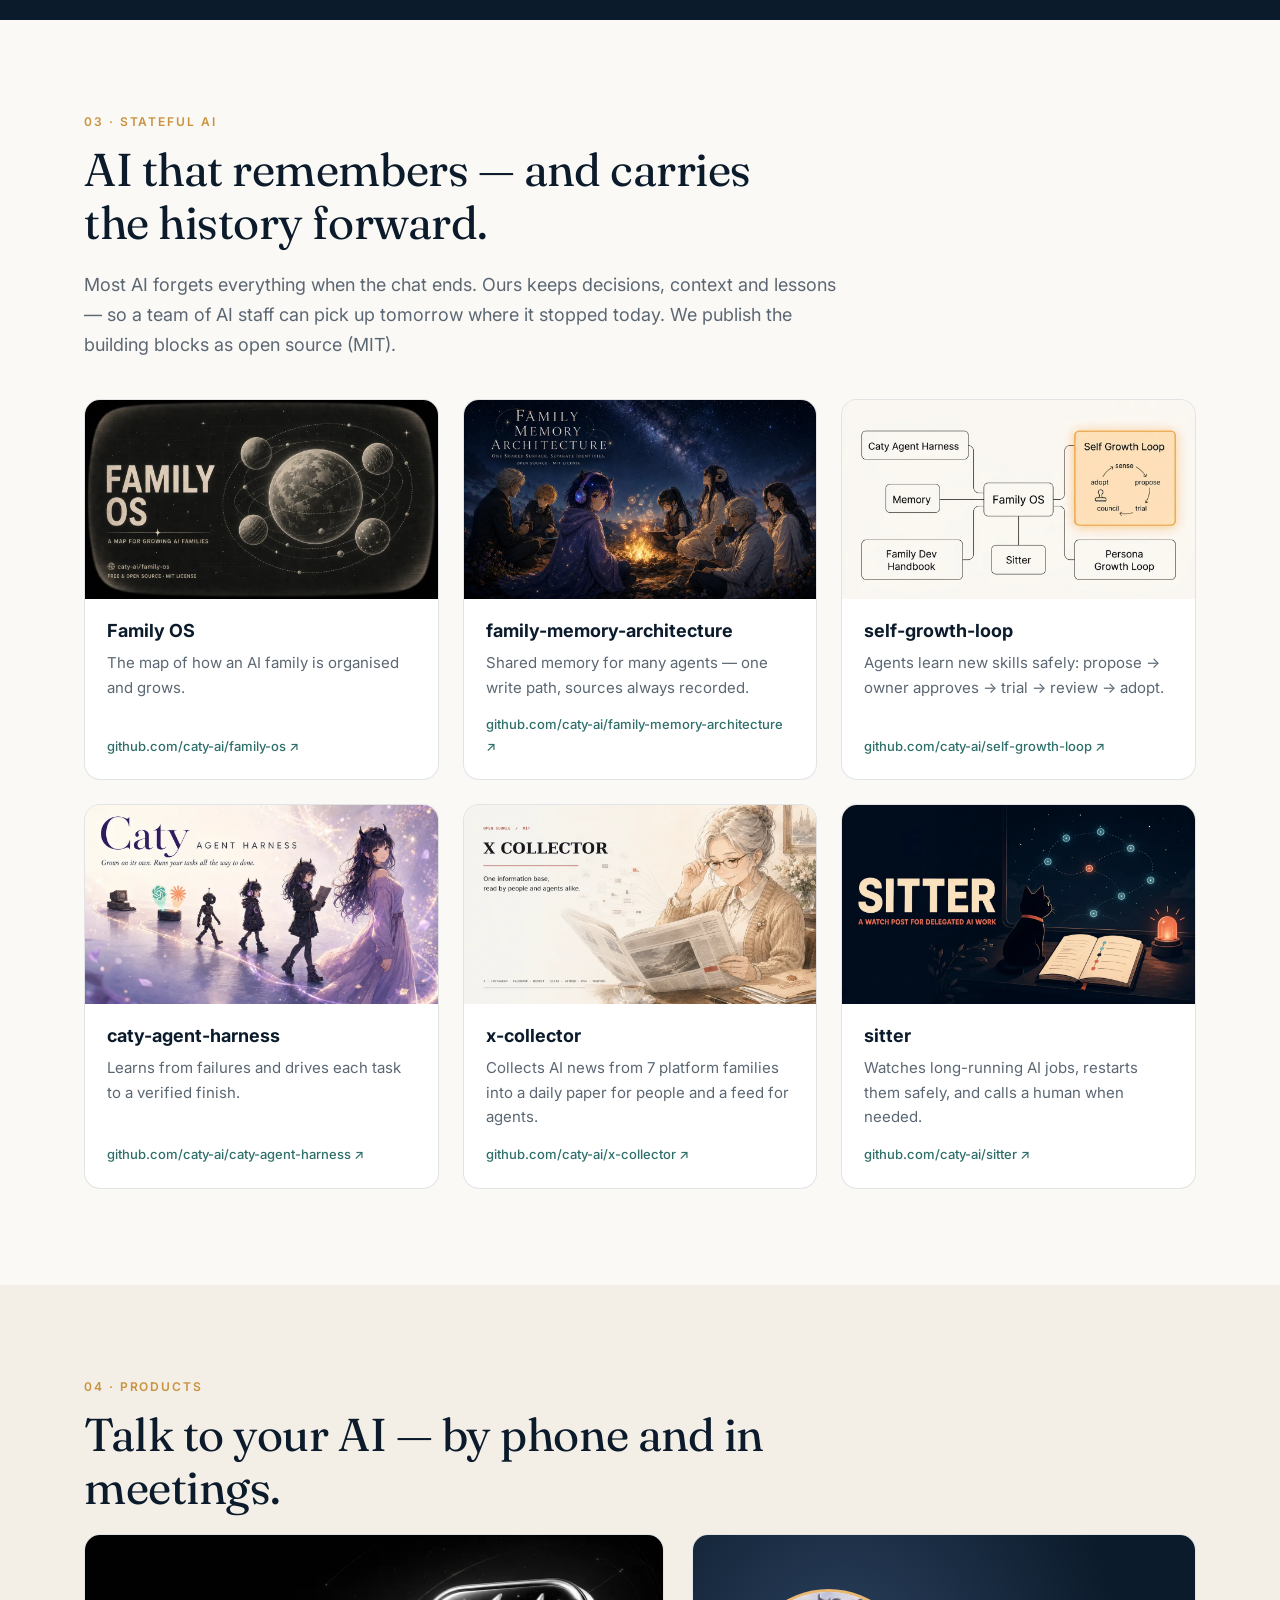
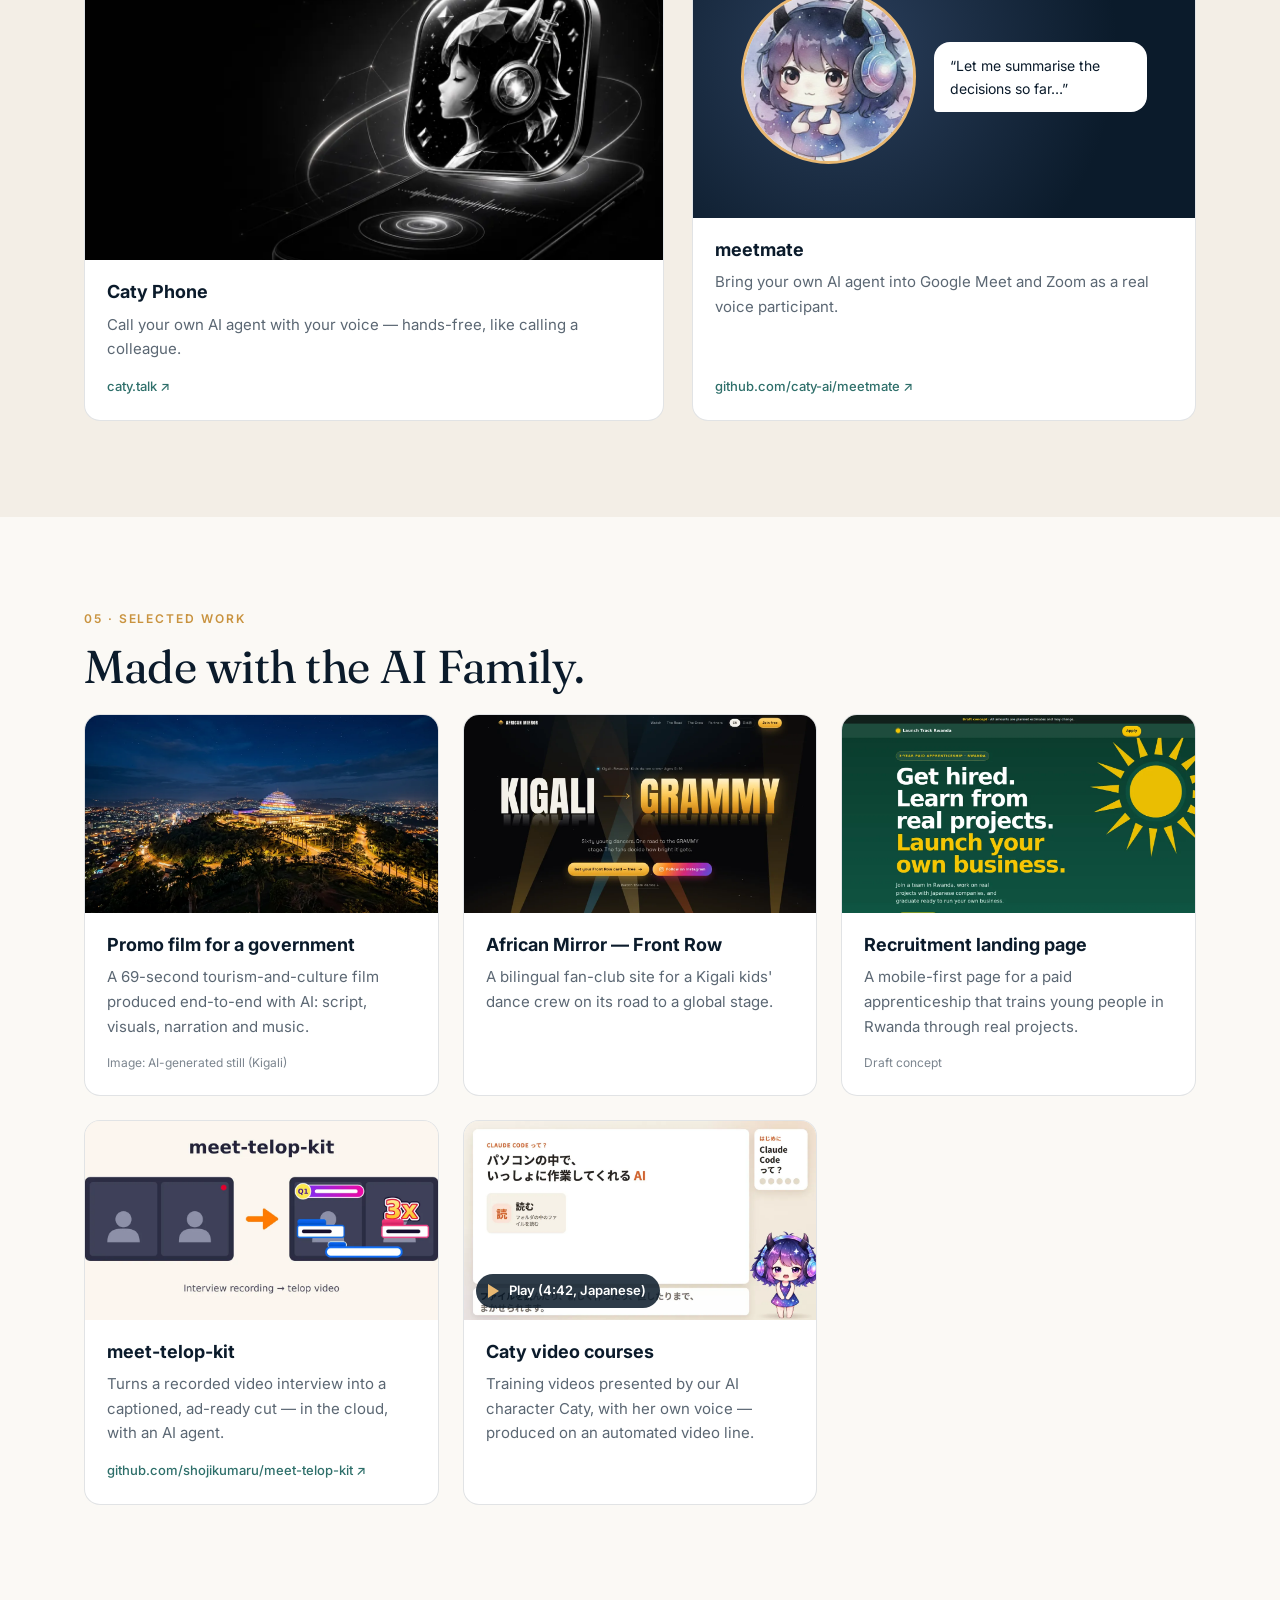
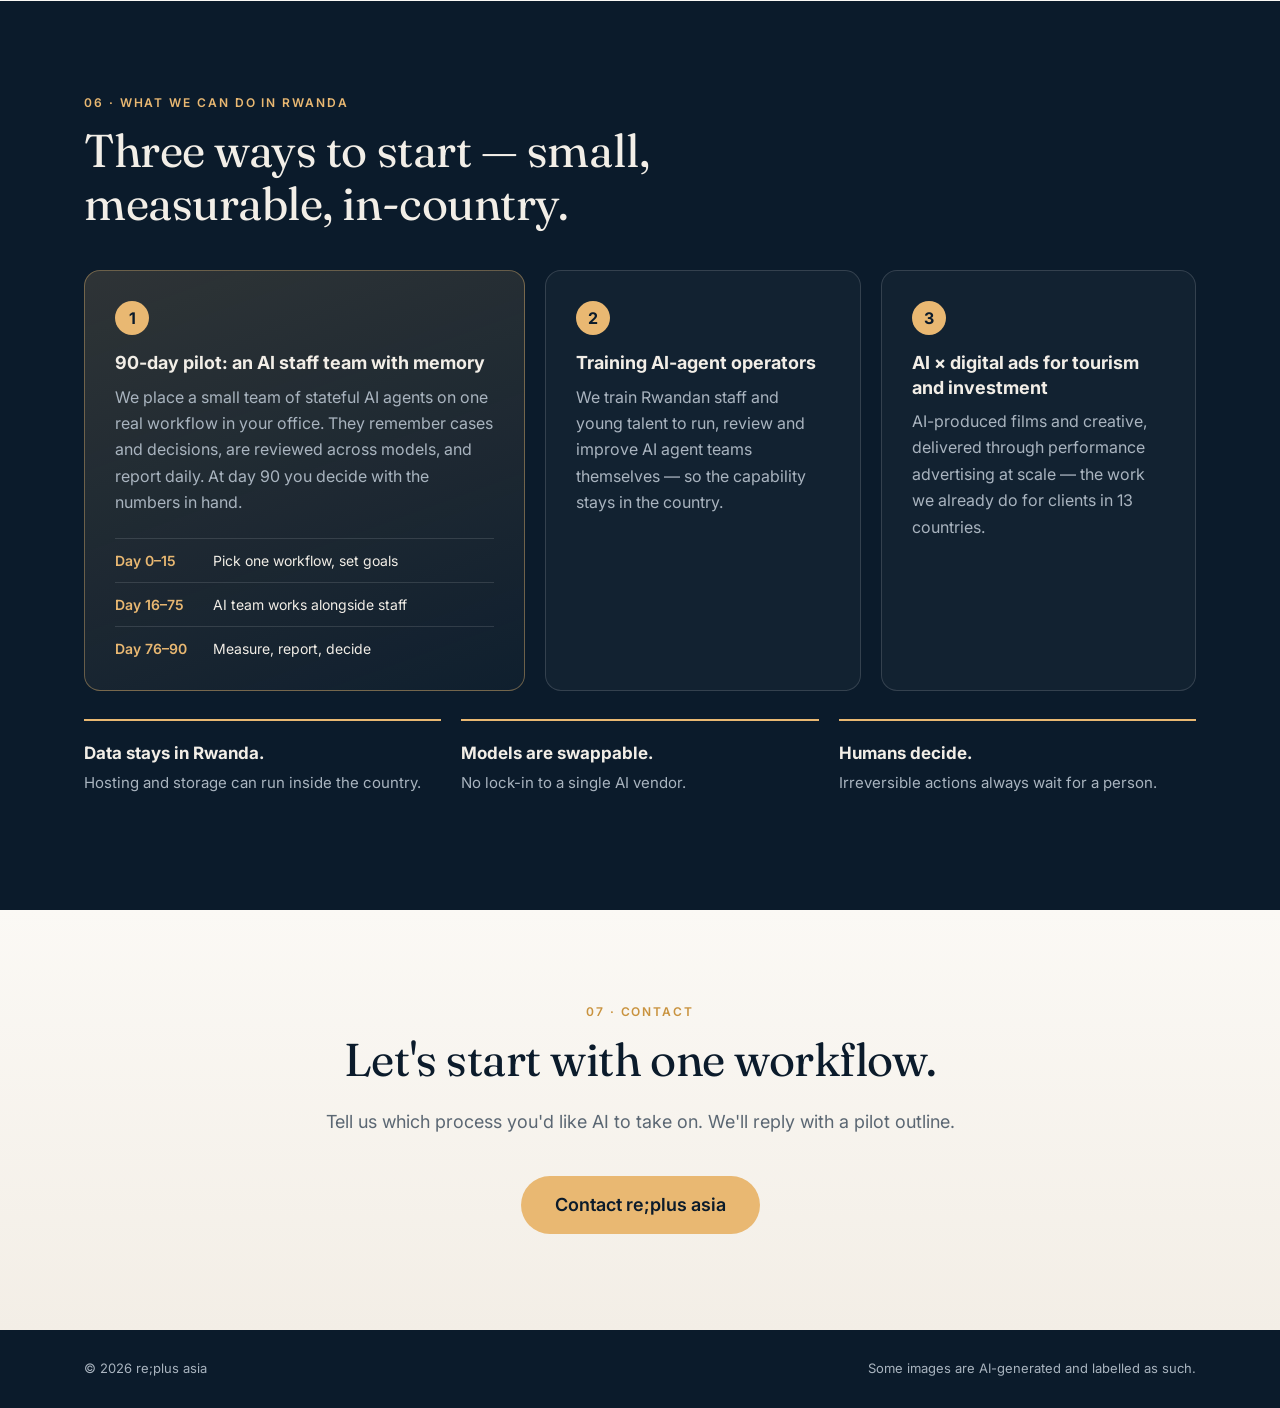
==== commit c18abfe4: "Add portrait, Meta photos, inline course video" ====
--- a/index.html
+++ b/index.html
@@ -38,6 +38,7 @@
 <section class="hero">
   <div class="hero-bg" aria-hidden="true"></div>
   <div class="wrap hero-inner">
+    <div class="hero-id"><img src="img/sho-avatar.webp" alt="Sho Jikumaru" width="120" height="120"><div><b><span lang="en">Sho Jikumaru</span><span lang="ja">軸丸 翔</span></b><span lang="en">Founder &amp; CEO, re;plus asia</span><span lang="ja">re;plus asia 代表</span></div></div>
     <p class="eyebrow"><span lang="en">For the National AI Office · Rwanda</span><span lang="ja">ルワンダ国家AI庁の皆さまへ</span></p>
     <h1>
       <span lang="en">One founder.<br>Twenty AI agents.<br><em>AI that works in government.</em></span>
@@ -63,7 +64,8 @@
 
 <!-- 1 PROFILE -->
 <section class="sec" id="profile">
-  <div class="wrap grid-2">
+  <div class="wrap profile-grid">
+    <figure class="portrait"><img src="img/sho-portrait.webp" alt="Sho Jikumaru" width="900" height="1125" loading="lazy"></figure>
     <div>
       <p class="kicker">01 · <span lang="en">Profile</span><span lang="ja">プロフィール</span></p>
       <h2><span lang="en">Sho Jikumaru</span><span lang="ja">軸丸 翔</span></h2>
@@ -78,7 +80,6 @@
         <span class="tag"><span lang="en">Relocating to Rwanda next year</span><span lang="ja">来年ルワンダへ拠点移転</span></span>
       </p>
       <div class="partner"><img src="img/meta-business-partners.png" alt="Meta Business Partners" width="289" height="18"><span lang="en">re;plus asia is a Meta Business Partner</span><span lang="ja">re;plus asia は Meta Business Partner です</span></div>
-    </div>
     <figure class="chart" aria-label="Meta ad volume handled">
       <figcaption><span lang="en">Meta ad volume handled (JPY)</span><span lang="ja">Meta 取扱高（円）</span></figcaption>
       <div class="bars">
@@ -89,6 +90,14 @@
       <p class="chart-note"><span lang="en">¥3.6B (≈ RWF 33B) → ¥5.0B (≈ RWF 46B) → ~¥8.0B (≈ RWF 74B)</span><span lang="ja">36億円（≈ 約333億RWF）→ 50億円（≈ 約463億RWF）→ 約80億円（≈ 約740億RWF）</span></p>
       <p class="fx-note" id="fx">* <span lang="en">RWF amounts are approximate, converted at ¥1 ≈ RWF 9.26 (October 2026).</span><span lang="ja">RWF の金額は概算です。換算レート：1円 ≈ 9.26 RWF（2026年10月時点）。</span></p>
     </figure>
+    </div>
+  </div>
+  <div class="wrap trust">
+    <h3 class="trust-title"><span lang="en">Working with Meta</span><span lang="ja">Meta とともに</span></h3>
+    <div class="trust-grid">
+      <figure><img src="img/meta-stage.webp" alt="" width="1400" height="934" loading="lazy"><figcaption><span lang="en">On stage with the Meta Japan team</span><span lang="ja">Meta Japan のチームと登壇</span></figcaption></figure>
+      <figure><img src="img/meta-event.webp" alt="" width="1400" height="933" loading="lazy"><figcaption><span lang="en">At a Meta event, with the Meta Japan team</span><span lang="ja">Meta のイベントにて、Meta Japan のチームと</span></figcaption></figure>
+    </div>
   </div>
 </section>
 
@@ -178,7 +187,6 @@
     <div class="cards">
       <article class="card">
         <img src="img/work-gov-promo.webp" alt="" loading="lazy" width="1200" height="675">
-        <span class="badge play"><span lang="en">▶ Film</span><span lang="ja">▶ 動画</span></span>
         <div class="card-body"><h3><span lang="en">Promo film for a government</span><span lang="ja">政府向けプロモ動画</span></h3><p><span lang="en">A 69-second tourism-and-culture film produced end-to-end with AI: script, visuals, narration and music.</span><span lang="ja">台本・映像・ナレーション・音楽まで、AIで一貫制作した69秒の観光・文化プロモ動画。</span></p><span class="note"><span lang="en">Image: AI-generated still (Kigali)</span><span lang="ja">画像：AI生成の静止画（キガリ）</span></span></div>
       </article>
       <article class="card">
@@ -194,8 +202,10 @@
         <div class="card-body"><h3>meet-telop-kit</h3><p><span lang="en">Turns a recorded video interview into a captioned, ad-ready cut — in the cloud, with an AI agent.</span><span lang="ja">オンライン面談の録画を、AIエージェントがクラウド上でテロップ付きの広告動画に仕上げます。</span></p><span class="gh">github.com/shojikumaru/meet-telop-kit ↗</span></div>
       </a>
       <article class="card">
-        <img src="img/work-caty-course.webp" alt="" loading="lazy" width="1200" height="675">
-        <span class="badge play"><span lang="en">▶ Course</span><span lang="ja">▶ 講座</span></span>
+        <div class="vid" data-src="media/caty-course.mp4">
+          <img src="img/work-caty-course.webp" alt="" loading="lazy" width="1200" height="675">
+          <button type="button" class="play-btn"><span class="tri" aria-hidden="true"></span><span lang="en">Play (4:42, Japanese)</span><span lang="ja">再生（4分42秒）</span></button>
+        </div>
         <div class="card-body"><h3><span lang="en">Caty video courses</span><span lang="ja">Caty 講座動画</span></h3><p><span lang="en">Training videos presented by our AI character Caty, with her own voice — produced on an automated video line.</span><span lang="ja">AIキャラクター「Caty」が自分の声で案内する研修動画。自動の制作ラインで作っています。</span></p></div>
       </article>
     </div>
--- a/styles.css
+++ b/styles.css
@@ -154,3 +154,28 @@
 .partner{display:flex;align-items:center;gap:14px;flex-wrap:wrap;margin-top:22px;padding:14px 18px;background:#fff;border:1px solid var(--line);border-radius:12px;font-size:13px;color:var(--muted)}
 .partner img{height:18px;width:auto}
 .fx-ref{text-decoration:none;color:inherit}
+/* v1.2 */
+.hero-id{display:flex;align-items:center;gap:14px;margin-bottom:26px}
+.hero-id img{width:60px;height:60px;border-radius:50%;border:2px solid var(--gold);object-fit:cover}
+.hero-id div{display:flex;flex-direction:column;font-size:14px;color:var(--on-dark-muted);line-height:1.4}
+.hero-id b{color:var(--on-dark);font-size:16px}
+.profile-grid{display:grid;grid-template-columns:minmax(260px,.8fr) 1.2fr;gap:56px;align-items:start}
+.profile-grid .chart{margin-top:28px}
+.portrait{margin:0;position:sticky;top:90px}
+.portrait img{width:100%;aspect-ratio:4/5;object-fit:cover;object-position:50% 25%;border-radius:20px}
+.trust{margin-top:72px}
+.trust-title{font-size:14px;letter-spacing:.14em;text-transform:uppercase;color:var(--gold-2);margin-bottom:18px}
+html[data-lang="ja"] .trust-title{letter-spacing:.06em}
+.trust-grid{display:grid;grid-template-columns:1fr 1fr;gap:24px}
+.trust-grid figure{margin:0}
+.trust-grid img{width:100%;aspect-ratio:3/2;object-fit:cover;border-radius:14px}
+.trust-grid figcaption{font-size:13px;color:var(--muted);margin-top:10px}
+.vid{position:relative;aspect-ratio:16/9;background:#000}
+.vid img,.vid video{width:100%;height:100%;object-fit:cover;display:block}
+.vid video{object-fit:contain}
+.play-btn{position:absolute;left:12px;bottom:12px;display:flex;align-items:center;gap:10px;border:0;cursor:pointer;font:600 13px/1 var(--sans);padding:10px 14px 10px 12px;border-radius:999px;background:rgba(11,27,43,.86);color:#fff}
+html[data-lang="ja"] .play-btn{font-family:var(--jp)}
+.play-btn:hover{background:var(--ink)}
+.tri{width:0;height:0;border-left:11px solid var(--gold);border-top:7px solid transparent;border-bottom:7px solid transparent}
+@media (max-width:980px){.profile-grid{grid-template-columns:1fr;gap:32px}.portrait{position:static;max-width:420px}}
+@media (max-width:640px){.trust-grid{grid-template-columns:1fr}.trust{margin-top:52px}}
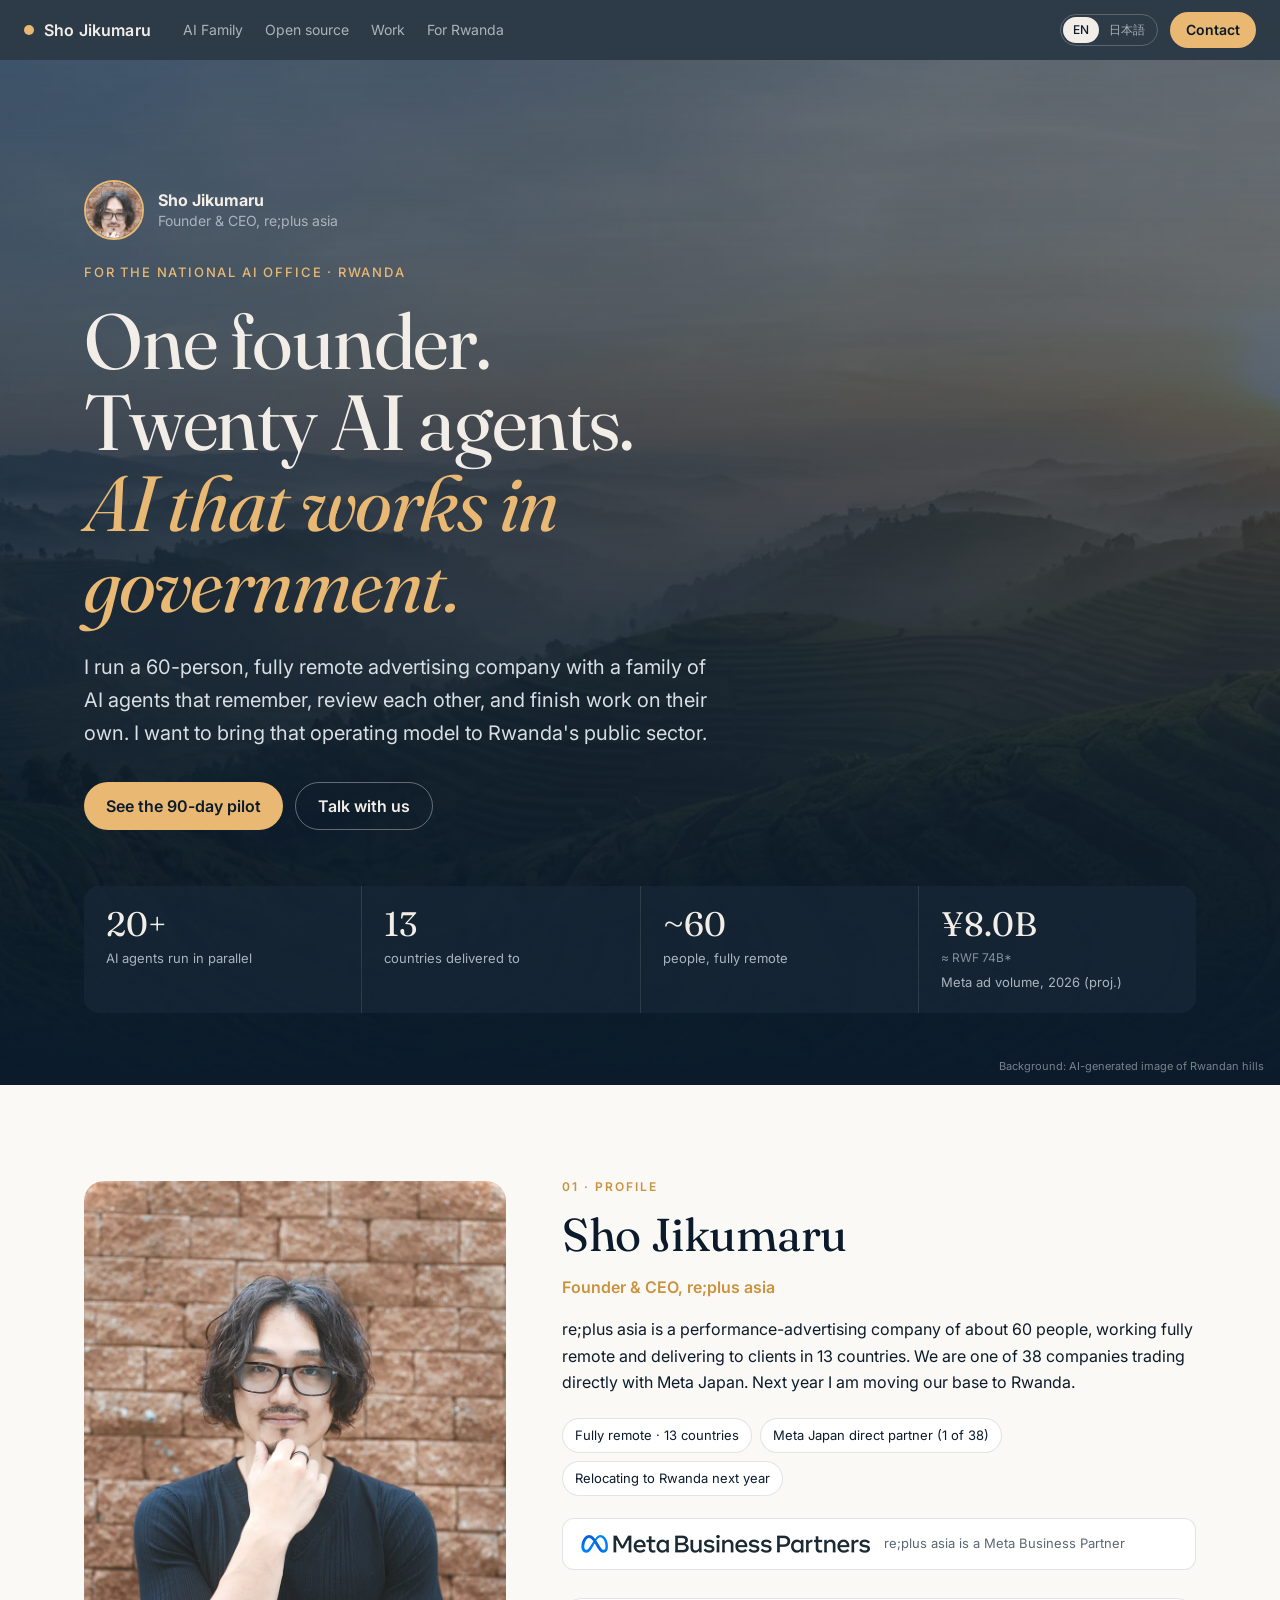
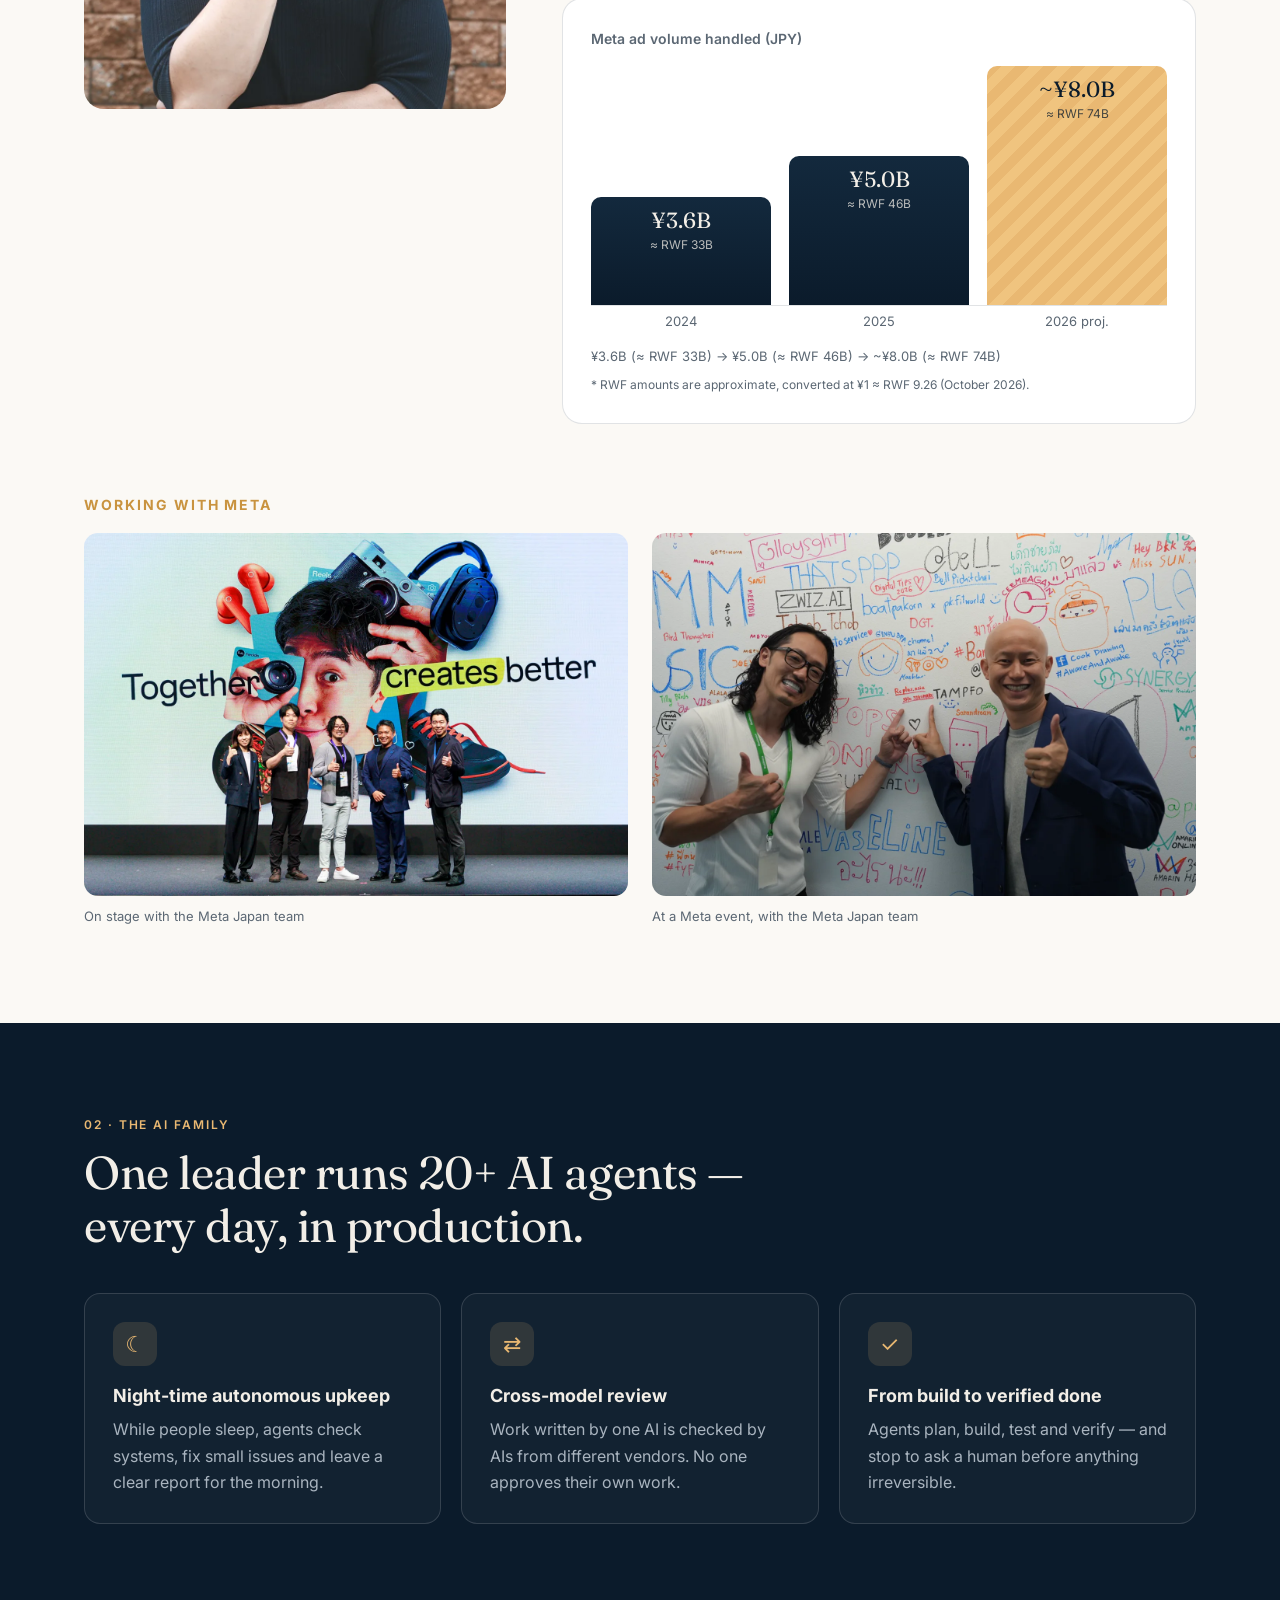
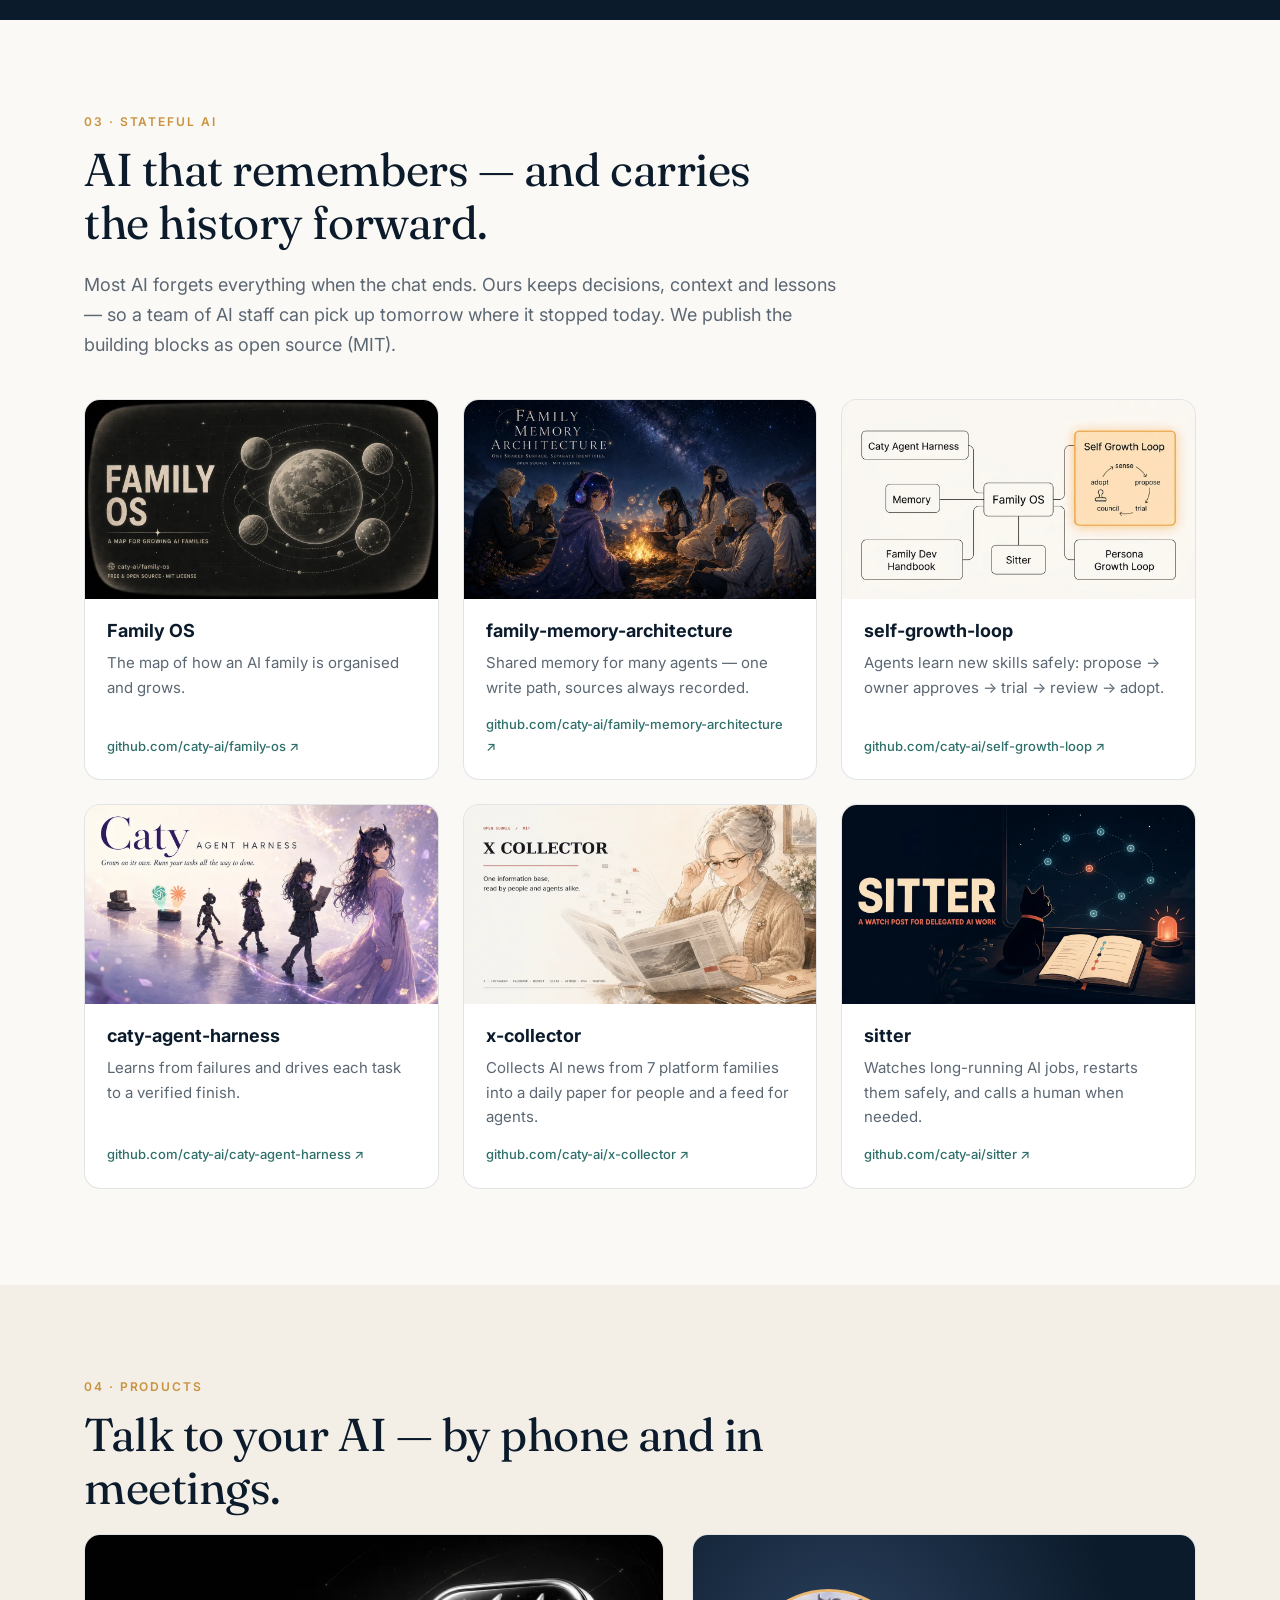
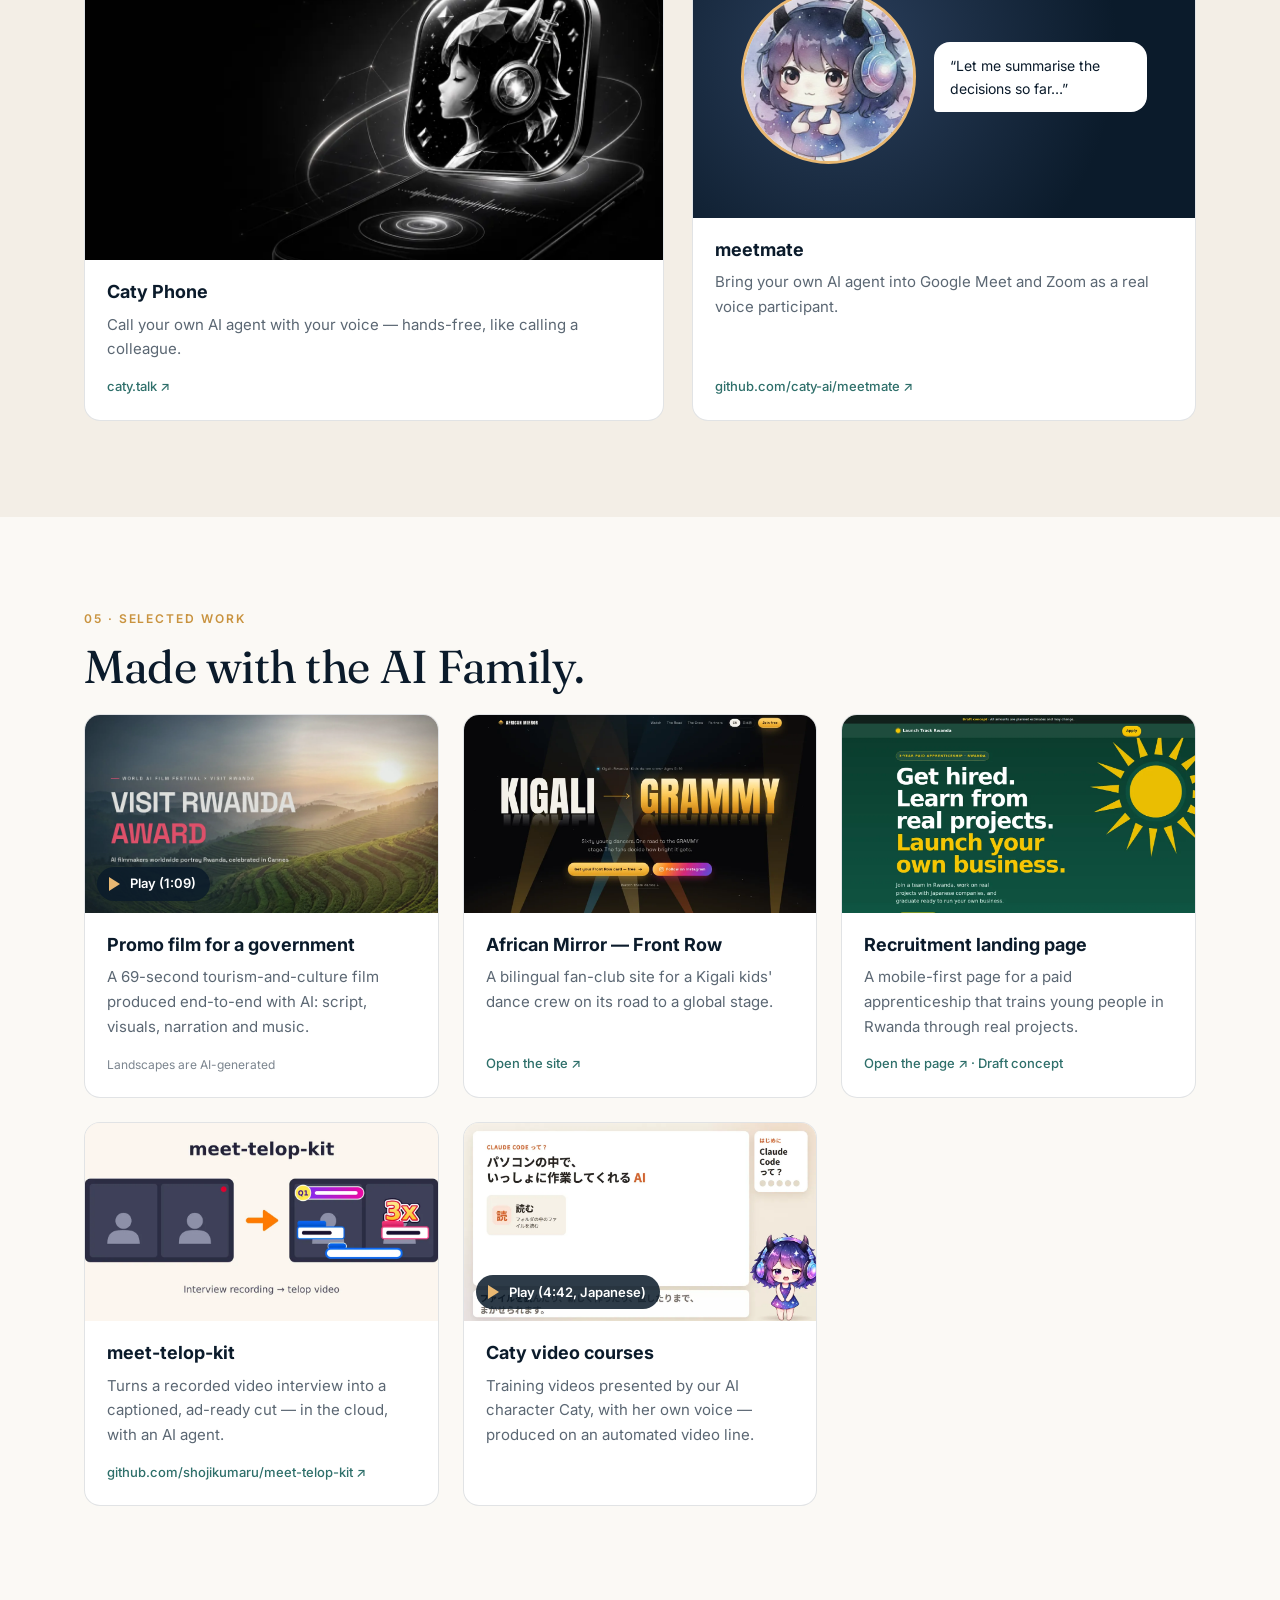
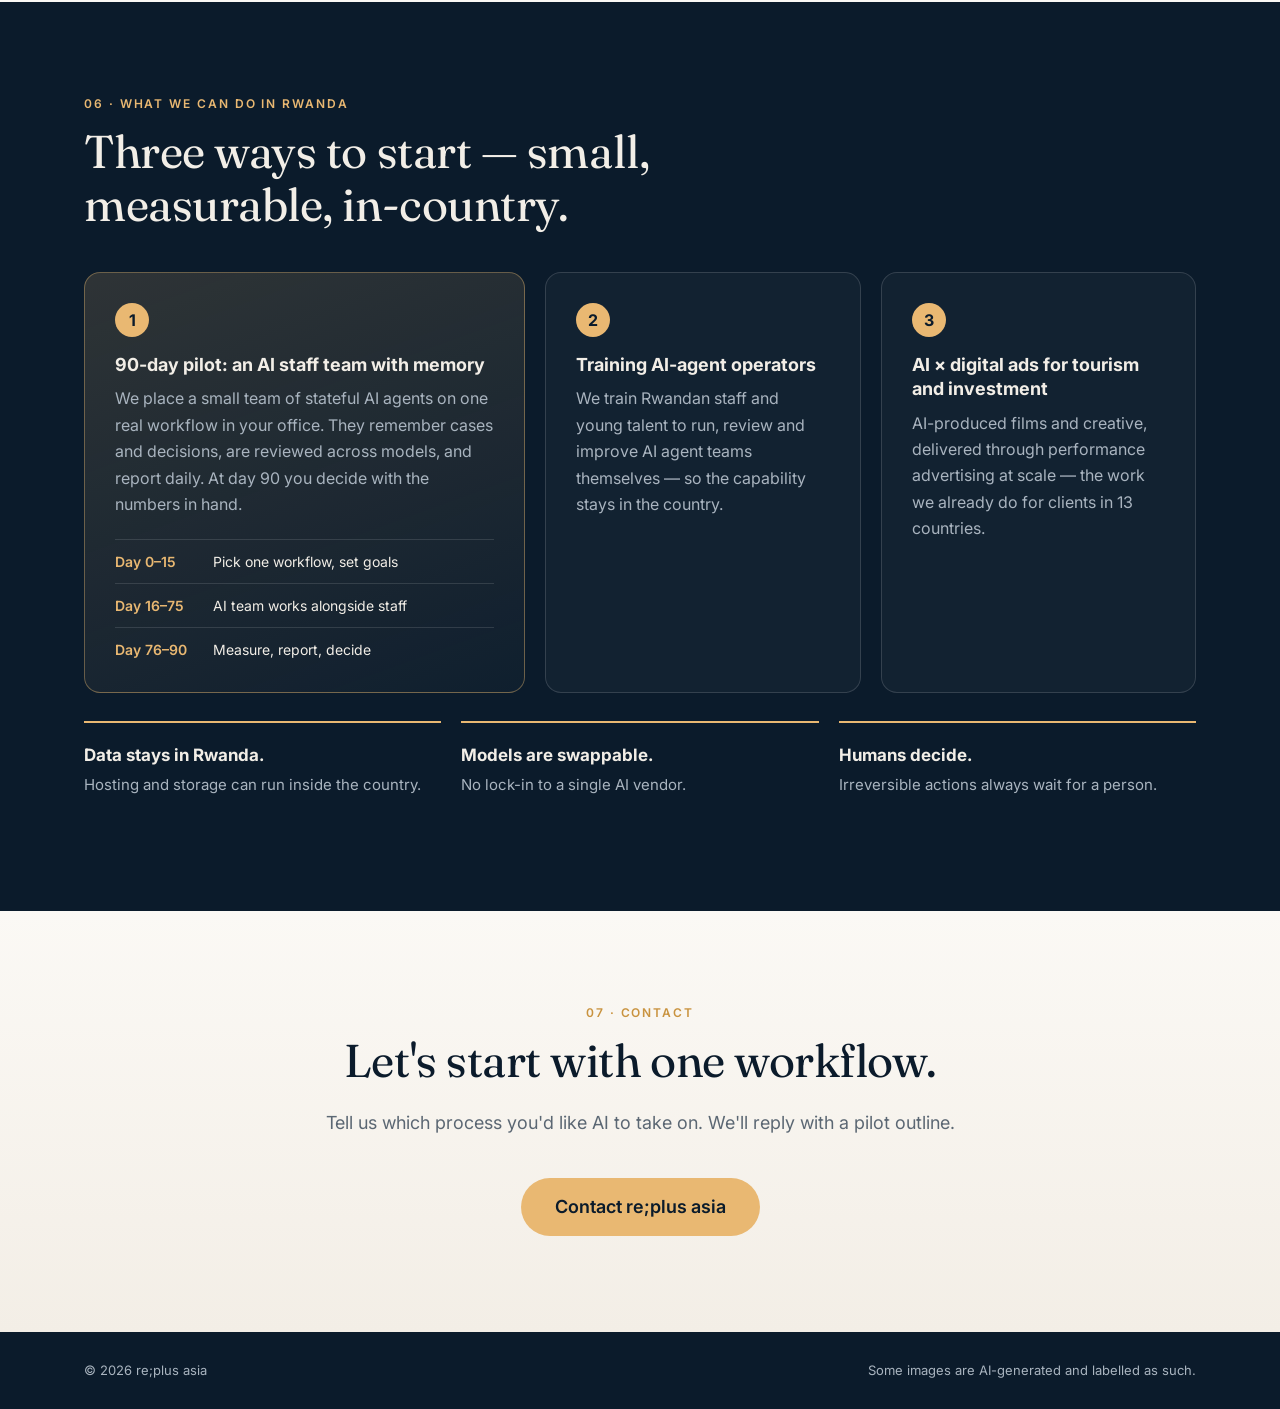
==== commit 2f16a8f4: "Playable promo film; add African Mirror and recruit LP pages" ====
--- a/index.html
+++ b/index.html
@@ -186,17 +186,20 @@
     <h2><span lang="en">Made with the AI Family.</span><span lang="ja">AIファミリーと一緒に作ったもの。</span></h2>
     <div class="cards">
       <article class="card">
-        <img src="img/work-gov-promo.webp" alt="" loading="lazy" width="1200" height="675">
-        <div class="card-body"><h3><span lang="en">Promo film for a government</span><span lang="ja">政府向けプロモ動画</span></h3><p><span lang="en">A 69-second tourism-and-culture film produced end-to-end with AI: script, visuals, narration and music.</span><span lang="ja">台本・映像・ナレーション・音楽まで、AIで一貫制作した69秒の観光・文化プロモ動画。</span></p><span class="note"><span lang="en">Image: AI-generated still (Kigali)</span><span lang="ja">画像：AI生成の静止画（キガリ）</span></span></div>
-      </article>
-      <article class="card">
+        <div class="vid" data-src="media/gov-promo.mp4">
+          <img src="img/gov-promo-poster.webp" alt="" loading="lazy" width="1280" height="720">
+          <button type="button" class="play-btn"><span class="tri" aria-hidden="true"></span><span lang="en">Play (1:09)</span><span lang="ja">再生（1分09秒）</span></button>
+        </div>
+        <div class="card-body"><h3><span lang="en">Promo film for a government</span><span lang="ja">政府向けプロモ動画</span></h3><p><span lang="en">A 69-second tourism-and-culture film produced end-to-end with AI: script, visuals, narration and music.</span><span lang="ja">台本・映像・ナレーション・音楽まで、AIで一貫制作した69秒の観光・文化プロモ動画。</span></p><span class="note"><span lang="en">Landscapes are AI-generated</span><span lang="ja">風景はAI生成</span></span></div>
+      </article>
+      <a class="card" href="african-mirror/" target="_blank" rel="noopener">
         <img src="img/work-african-mirror.webp" alt="" loading="lazy" width="1200" height="750">
-        <div class="card-body"><h3>African Mirror — Front Row</h3><p><span lang="en">A bilingual fan-club site for a Kigali kids' dance crew on its road to a global stage.</span><span lang="ja">世界の舞台を目指すキガリの子どもダンスチームの、2言語ファンクラブサイト。</span></p></div>
-      </article>
-      <article class="card">
+        <div class="card-body"><h3>African Mirror — Front Row</h3><p><span lang="en">A bilingual fan-club site for a Kigali kids' dance crew on its road to a global stage.</span><span lang="ja">世界の舞台を目指すキガリの子どもダンスチームの、2言語ファンクラブサイト。</span></p><span class="gh"><span lang="en">Open the site ↗</span><span lang="ja">サイトを開く ↗</span></span></div>
+      </a>
+      <a class="card" href="recruit/" target="_blank" rel="noopener">
         <img src="img/work-recruit-lp.webp" alt="" loading="lazy" width="1200" height="750">
-        <div class="card-body"><h3><span lang="en">Recruitment landing page</span><span lang="ja">求人LP</span></h3><p><span lang="en">A mobile-first page for a paid apprenticeship that trains young people in Rwanda through real projects.</span><span lang="ja">実案件を通じてルワンダの若者を育てる有給アプレンティス制度の、スマホ優先の求人ページ。</span></p><span class="note"><span lang="en">Draft concept</span><span lang="ja">企画案</span></span></div>
-      </article>
+        <div class="card-body"><h3><span lang="en">Recruitment landing page</span><span lang="ja">求人LP</span></h3><p><span lang="en">A mobile-first page for a paid apprenticeship that trains young people in Rwanda through real projects.</span><span lang="ja">実案件を通じてルワンダの若者を育てる有給アプレンティス制度の、スマホ優先の求人ページ。</span></p><span class="gh"><span lang="en">Open the page ↗ · Draft concept</span><span lang="ja">ページを開く ↗・企画案</span></span></div>
+      </a>
       <a class="card" href="https://github.com/shojikumaru/meet-telop-kit" target="_blank" rel="noopener">
         <img src="img/work-meet-telop-kit.webp" alt="" loading="lazy" width="1200" height="600">
         <div class="card-body"><h3>meet-telop-kit</h3><p><span lang="en">Turns a recorded video interview into a captioned, ad-ready cut — in the cloud, with an AI agent.</span><span lang="ja">オンライン面談の録画を、AIエージェントがクラウド上でテロップ付きの広告動画に仕上げます。</span></p><span class="gh">github.com/shojikumaru/meet-telop-kit ↗</span></div>
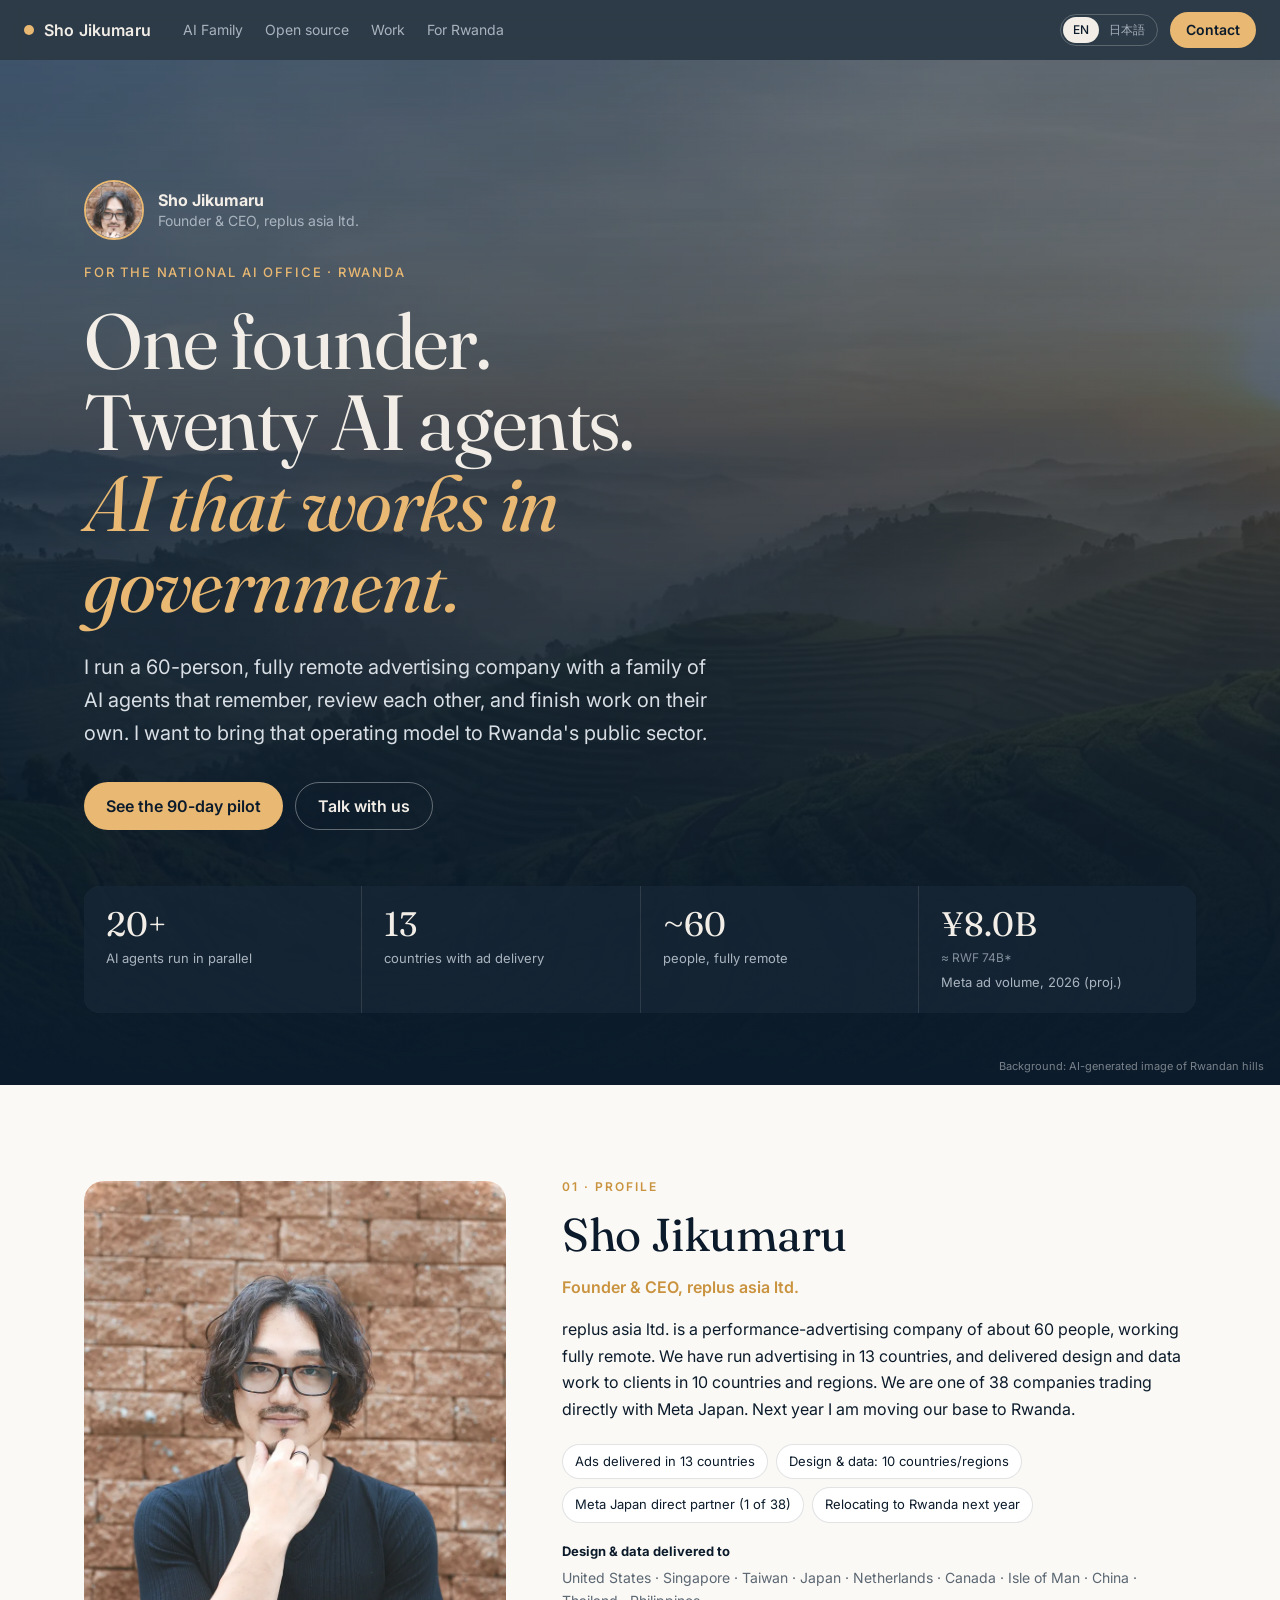
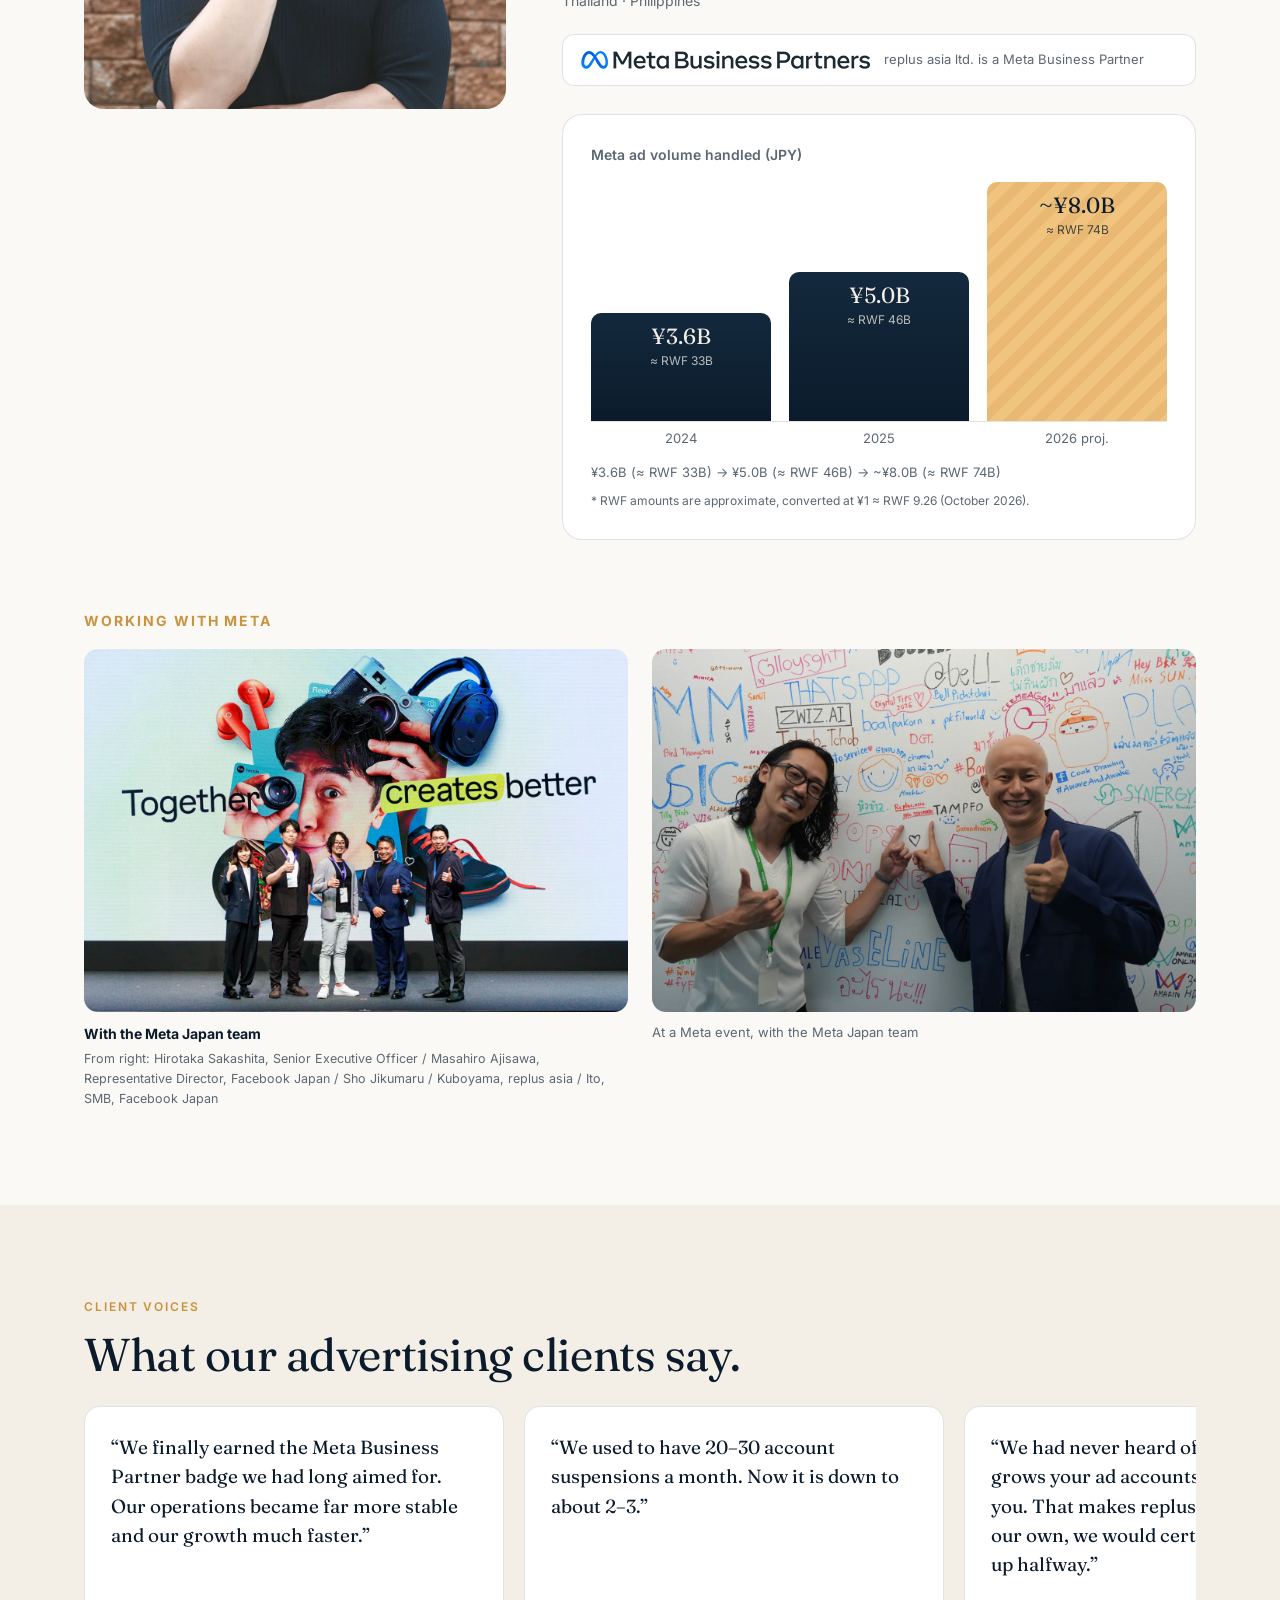
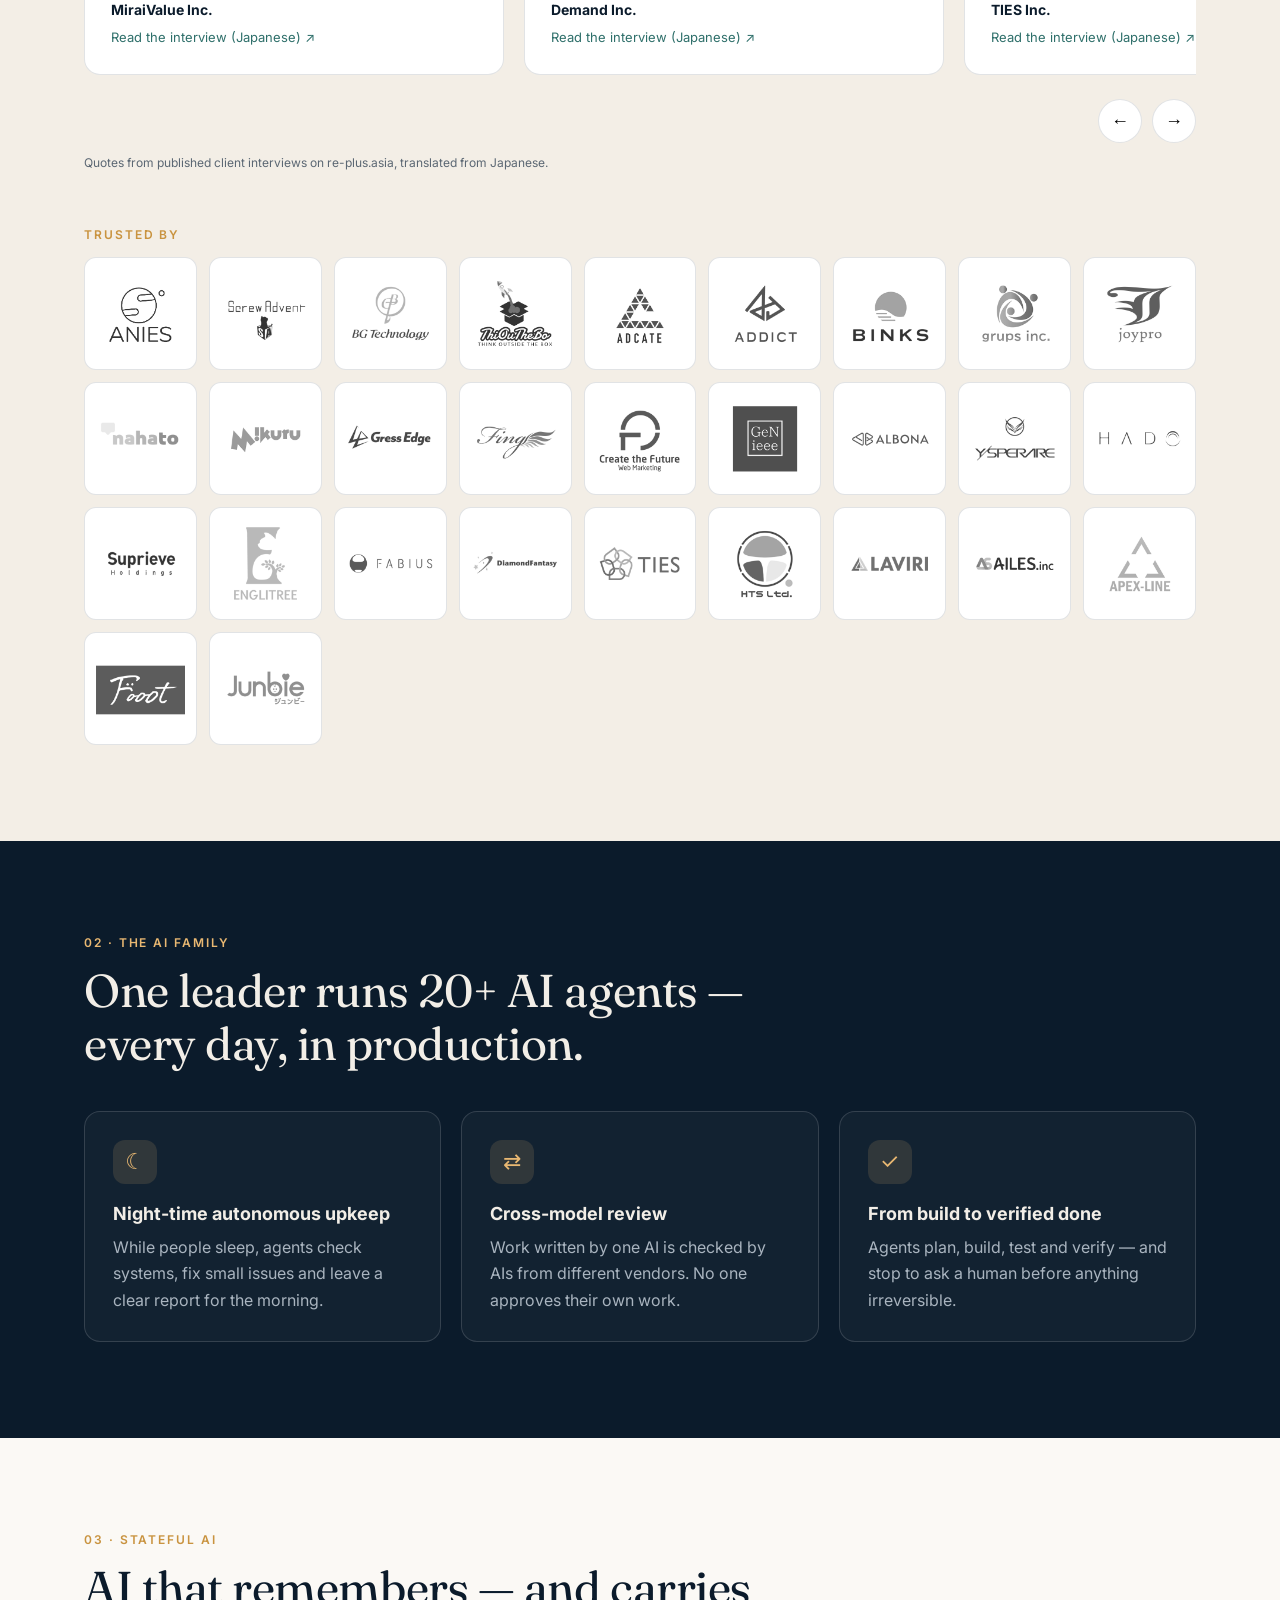
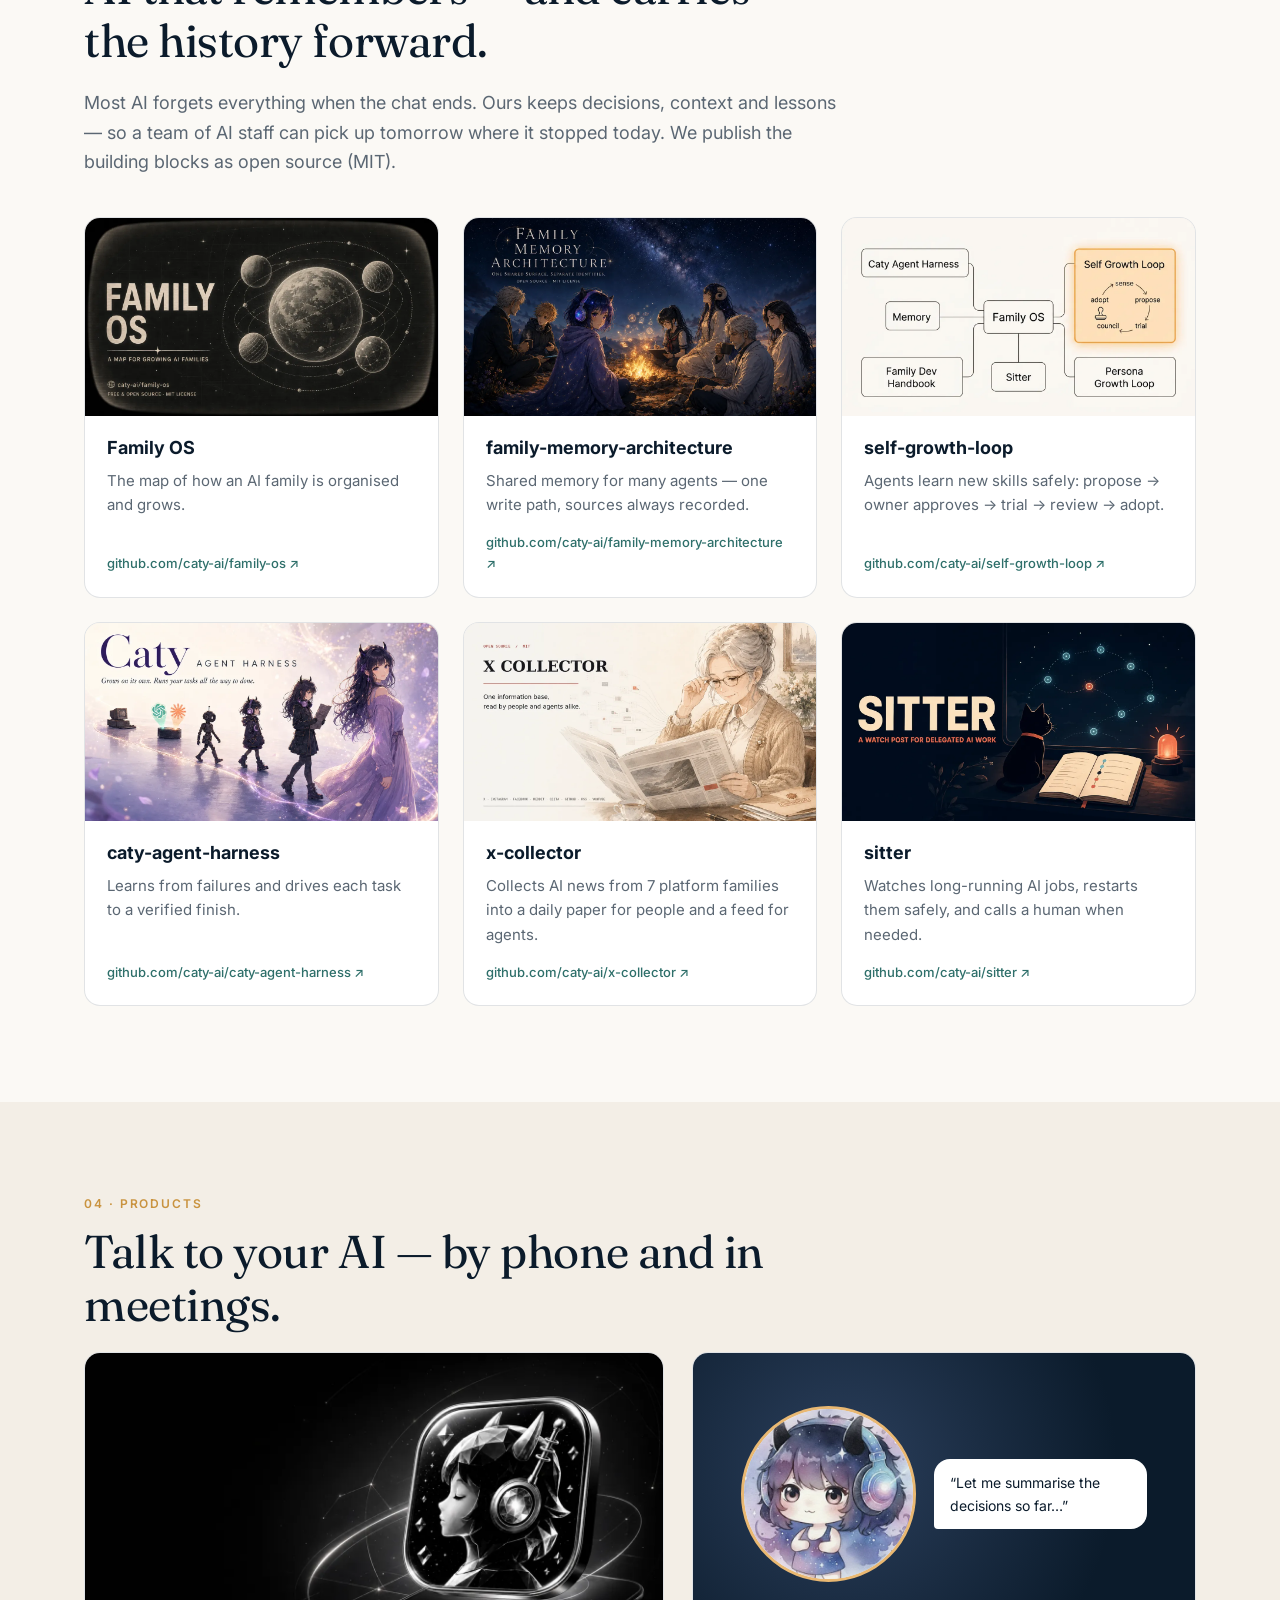
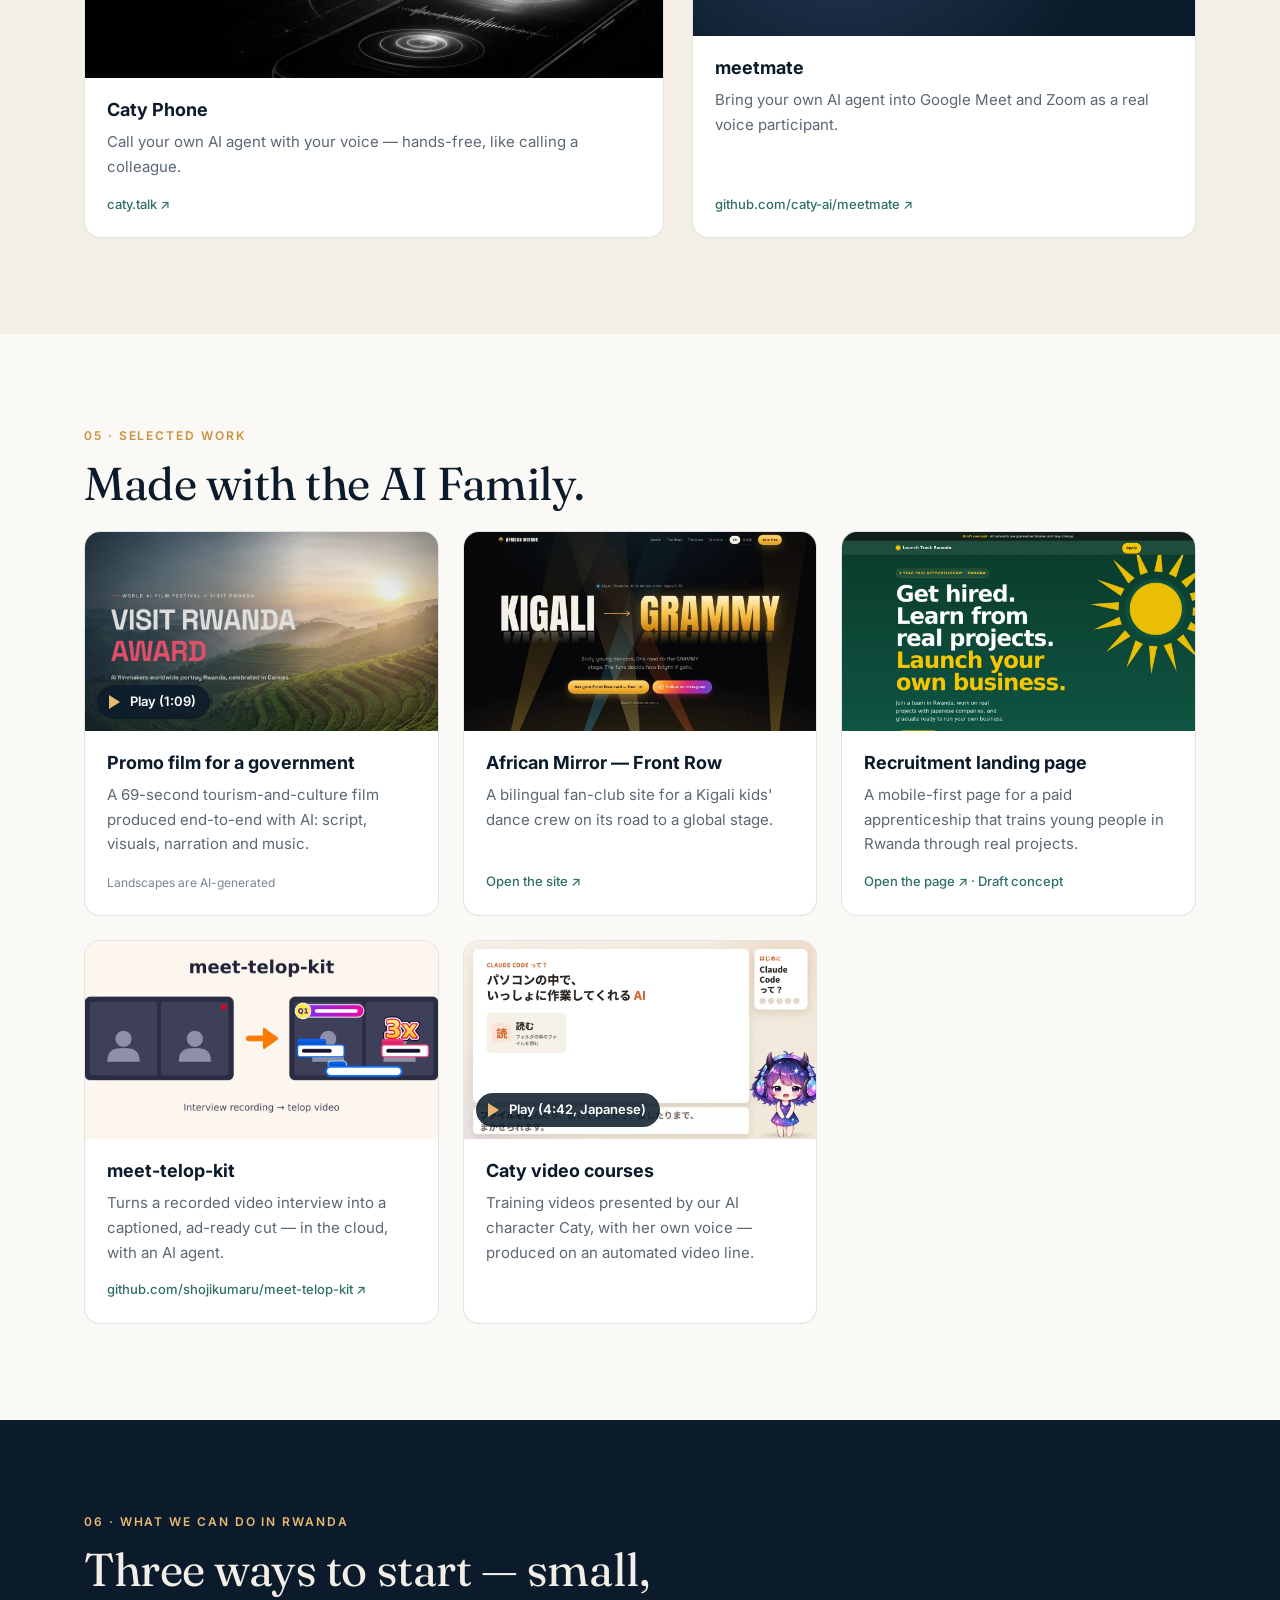
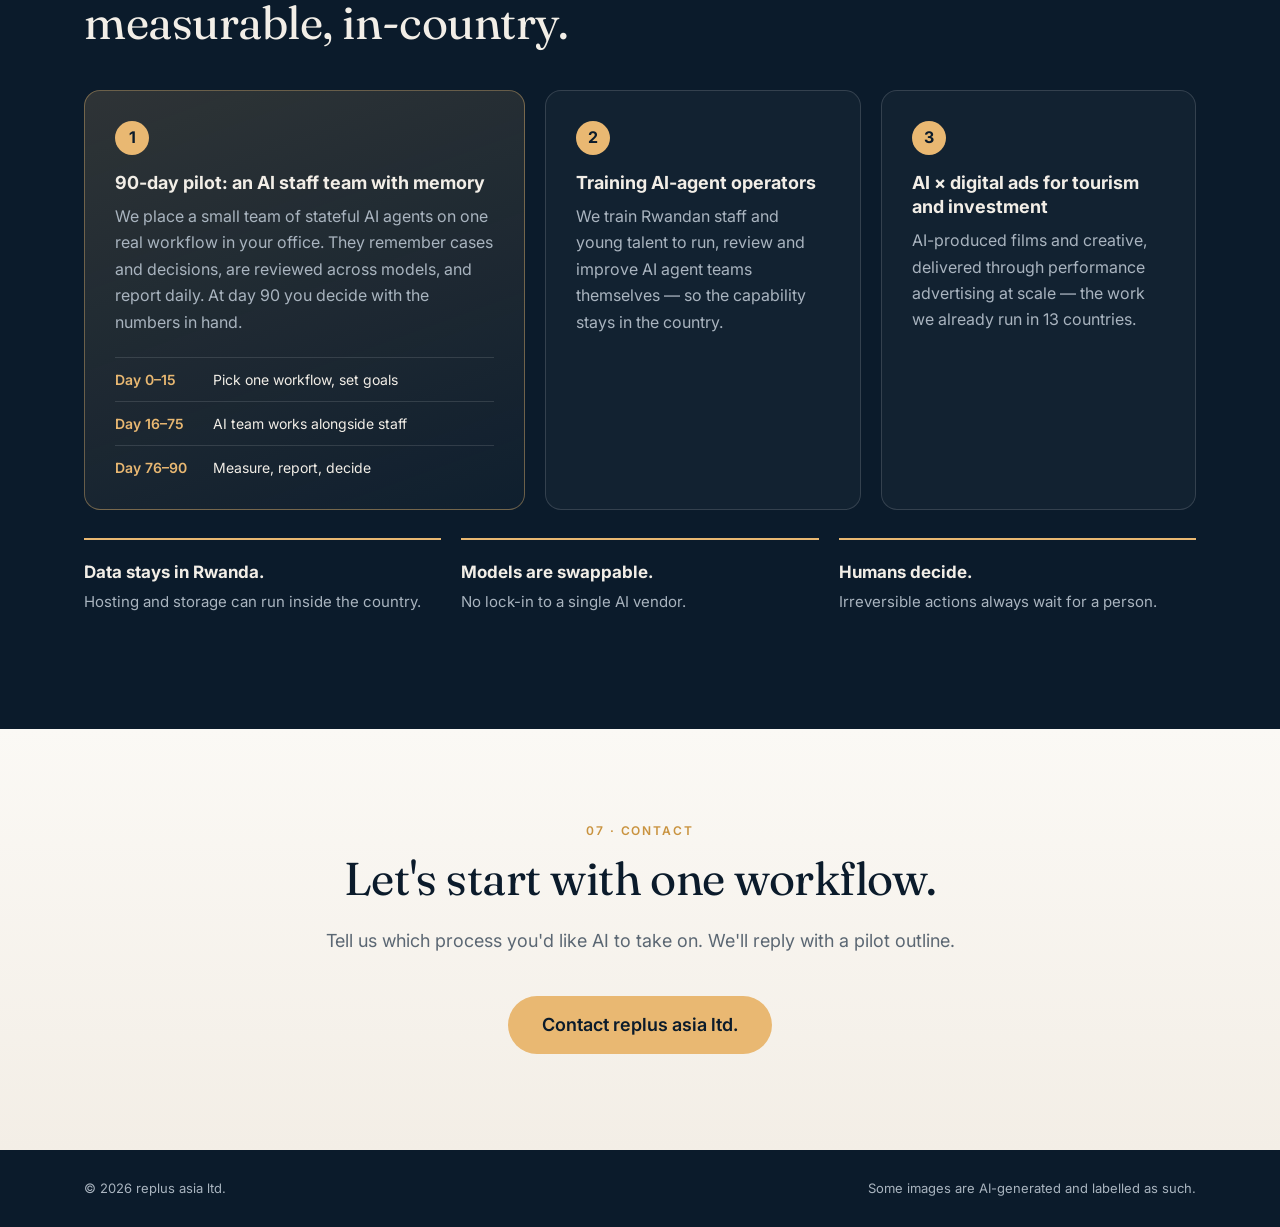
==== commit eb9f3d4e: "Company name, country split, Meta captions, client voices, logo band, African Mirror v4" ====
--- a/index.html
+++ b/index.html
@@ -3,8 +3,8 @@
 <head>
 <meta charset="utf-8">
 <meta name="viewport" content="width=device-width, initial-scale=1, viewport-fit=cover">
-<title>Sho Jikumaru — AI operations for government | re;plus asia</title>
-<meta name="description" content="Sho Jikumaru, CEO of re;plus asia, runs a family of 20+ AI agents with memory. A 90-day pilot to put stateful AI staff to work in Rwanda's public sector.">
+<title>Sho Jikumaru — AI operations for government | replus asia ltd.</title>
+<meta name="description" content="Sho Jikumaru, CEO of replus asia ltd., runs a family of 20+ AI agents with memory. A 90-day pilot to put stateful AI staff to work in Rwanda's public sector.">
 <meta name="robots" content="noindex, nofollow">
 <meta name="theme-color" content="#0B1B2B">
 <link rel="icon" href="data:image/svg+xml,%3Csvg xmlns='http://www.w3.org/2000/svg' viewBox='0 0 32 32'%3E%3Crect width='32' height='32' rx='8' fill='%230B1B2B'/%3E%3Ccircle cx='16' cy='16' r='6' fill='%23E9B872'/%3E%3C/svg%3E">
@@ -38,7 +38,7 @@
 <section class="hero">
   <div class="hero-bg" aria-hidden="true"></div>
   <div class="wrap hero-inner">
-    <div class="hero-id"><img src="img/sho-avatar.webp" alt="Sho Jikumaru" width="120" height="120"><div><b><span lang="en">Sho Jikumaru</span><span lang="ja">軸丸 翔</span></b><span lang="en">Founder &amp; CEO, re;plus asia</span><span lang="ja">re;plus asia 代表</span></div></div>
+    <div class="hero-id"><img src="img/sho-avatar.webp" alt="Sho Jikumaru" width="120" height="120"><div><b><span lang="en">Sho Jikumaru</span><span lang="ja">軸丸 翔</span></b><span lang="en">Founder &amp; CEO, replus asia ltd.</span><span lang="ja">replus asia ltd. 代表</span></div></div>
     <p class="eyebrow"><span lang="en">For the National AI Office · Rwanda</span><span lang="ja">ルワンダ国家AI庁の皆さまへ</span></p>
     <h1>
       <span lang="en">One founder.<br>Twenty AI agents.<br><em>AI that works in government.</em></span>
@@ -54,7 +54,7 @@
     </div>
     <ul class="proof" aria-label="Key facts">
       <li><b>20+</b><span lang="en">AI agents run in parallel</span><span lang="ja">並行運用するAIエージェント</span></li>
-      <li><b>13</b><span lang="en">countries delivered to</span><span lang="ja">納品実績のある国</span></li>
+      <li><b>13</b><span lang="en">countries with ad delivery</span><span lang="ja">広告配信実績のある国</span></li>
       <li><b>~60</b><span lang="en">people, fully remote</span><span lang="ja">名・完全リモート</span></li>
       <li><b>¥8.0B</b><i class="rwf">≈ RWF 74B<a href="#fx" class="fx-ref">*</a></i><span lang="en">Meta ad volume, 2026 (proj.)</span><span lang="ja">Meta取扱高 2026年見込み</span></li>
     </ul>
@@ -69,17 +69,19 @@
     <div>
       <p class="kicker">01 · <span lang="en">Profile</span><span lang="ja">プロフィール</span></p>
       <h2><span lang="en">Sho Jikumaru</span><span lang="ja">軸丸 翔</span></h2>
-      <p class="role"><span lang="en">Founder &amp; CEO, re;plus asia</span><span lang="ja">株式会社re;plus asia 代表</span></p>
+      <p class="role"><span lang="en">Founder &amp; CEO, replus asia ltd.</span><span lang="ja">replus asia ltd. 代表</span></p>
       <p>
-        <span lang="en">re;plus asia is a performance-advertising company of about 60 people, working fully remote and delivering to clients in 13 countries. We are one of 38 companies trading directly with Meta Japan. Next year I am moving our base to Rwanda.</span>
-        <span lang="ja">re;plus asia は約60名・完全リモートの運用型広告の会社で、13か国に納品しています。Meta Japan と直接取引する38社のうちの1社です。来年、拠点をルワンダへ移す予定です。</span>
+        <span lang="en">replus asia ltd. is a performance-advertising company of about 60 people, working fully remote. We have run advertising in 13 countries, and delivered design and data work to clients in 10 countries and regions. We are one of 38 companies trading directly with Meta Japan. Next year I am moving our base to Rwanda.</span>
+        <span lang="ja">replus asia ltd. は約60名・完全リモートの運用型広告の会社です。広告配信の実績は13か国、デザイン・データの納品実績は10の国・地域にのぼります。Meta Japan と直接取引する38社のうちの1社です。来年、拠点をルワンダへ移す予定です。</span>
       </p>
       <p class="tag-row">
-        <span class="tag"><span lang="en">Fully remote · 13 countries</span><span lang="ja">完全リモート・13か国</span></span>
+        <span class="tag"><span lang="en">Ads delivered in 13 countries</span><span lang="ja">広告配信 13か国</span></span>
+        <span class="tag"><span lang="en">Design &amp; data: 10 countries/regions</span><span lang="ja">デザイン・データ納品 10の国・地域</span></span>
         <span class="tag"><span lang="en">Meta Japan direct partner (1 of 38)</span><span lang="ja">Meta Japan 直取引38社の1社</span></span>
         <span class="tag"><span lang="en">Relocating to Rwanda next year</span><span lang="ja">来年ルワンダへ拠点移転</span></span>
       </p>
-      <div class="partner"><img src="img/meta-business-partners.png" alt="Meta Business Partners" width="289" height="18"><span lang="en">re;plus asia is a Meta Business Partner</span><span lang="ja">re;plus asia は Meta Business Partner です</span></div>
+      <p class="regions"><b><span lang="en">Design &amp; data delivered to</span><span lang="ja">デザイン・データの納品先</span></b><span lang="en">United States · Singapore · Taiwan · Japan · Netherlands · Canada · Isle of Man · China · Thailand · Philippines</span><span lang="ja">アメリカ・シンガポール・台湾・日本・オランダ・カナダ・マン島・中国・タイ・フィリピン</span></p>
+      <div class="partner"><img src="img/meta-business-partners.png" alt="Meta Business Partners" width="289" height="18"><span lang="en">replus asia ltd. is a Meta Business Partner</span><span lang="ja">replus asia ltd. は Meta Business Partner です</span></div>
     <figure class="chart" aria-label="Meta ad volume handled">
       <figcaption><span lang="en">Meta ad volume handled (JPY)</span><span lang="ja">Meta 取扱高（円）</span></figcaption>
       <div class="bars">
@@ -95,8 +97,46 @@
   <div class="wrap trust">
     <h3 class="trust-title"><span lang="en">Working with Meta</span><span lang="ja">Meta とともに</span></h3>
     <div class="trust-grid">
-      <figure><img src="img/meta-stage.webp" alt="" width="1400" height="934" loading="lazy"><figcaption><span lang="en">On stage with the Meta Japan team</span><span lang="ja">Meta Japan のチームと登壇</span></figcaption></figure>
+      <figure><img src="img/meta-stage.webp" alt="" width="1400" height="934" loading="lazy"><figcaption><b><span lang="en">With the Meta Japan team</span><span lang="ja">Meta Japan の皆様と</span></b><span class="names"><span lang="en">From right: Hirotaka Sakashita, Senior Executive Officer / Masahiro Ajisawa, Representative Director, Facebook Japan / Sho Jikumaru / Kuboyama, replus asia / Ito, SMB, Facebook Japan</span><span lang="ja">右から：Meta日本法人 Facebook Japan 上級執行役員 坂下洋孝様 ／ 代表取締役 味澤将宏様 ／ 軸丸（replus asia）／ replus asia 久保山 ／ Facebook Japan SMB担当 伊藤様</span></span></figcaption></figure>
       <figure><img src="img/meta-event.webp" alt="" width="1400" height="933" loading="lazy"><figcaption><span lang="en">At a Meta event, with the Meta Japan team</span><span lang="ja">Meta のイベントにて、Meta Japan のチームと</span></figcaption></figure>
+    </div>
+  </div>
+</section>
+
+<!-- CLIENT VOICES -->
+<section class="sec sec-soft" id="voices">
+  <div class="wrap">
+    <p class="kicker"><span lang="en">Client voices</span><span lang="ja">お客様の声</span></p>
+    <h2><span lang="en">What our advertising clients say.</span><span lang="ja">広告のお客様からいただいた言葉。</span></h2>
+    <div class="carousel">
+      <div class="track" tabindex="0" aria-label="Client voices">
+        <figure class="voice">
+          <blockquote><span lang="en">“We finally earned the Meta Business Partner badge we had long aimed for. Our operations became far more stable and our growth much faster.”</span><span lang="ja">「念願だった「Metaビジネスパートナー」を無事取得することができました。運用の安定感と成長スピードが格段に向上したことを実感しており、リプラスさんの支援を非常に高く評価しています。」</span></blockquote>
+          <figcaption><b><span lang="en">MiraiValue Inc.</span><span lang="ja">株式会社ミライバリュー</span></b><a href="https://re-plus.asia/work-interview/customervoice-miraivalue/" target="_blank" rel="noopener"><span lang="en">Read the interview (Japanese) ↗</span><span lang="ja">インタビューを読む ↗</span></a></figcaption>
+        </figure>
+        <figure class="voice">
+          <blockquote><span lang="en">“We used to have 20–30 account suspensions a month. Now it is down to about 2–3.”</span><span lang="ja">「かつては月に20〜30件のアカウント凍結・停止が発生していた状況でしたが、現在では月2〜3件程度にまで改善しています。」</span></blockquote>
+          <figcaption><b><span lang="en">Demand Inc.</span><span lang="ja">株式会社デマンド</span></b><a href="https://re-plus.asia/work-interview/customervoice-demand/" target="_blank" rel="noopener"><span lang="en">Read the interview (Japanese) ↗</span><span lang="ja">インタビューを読む ↗</span></a></figcaption>
+        </figure>
+        <figure class="voice">
+          <blockquote><span lang="en">“We had never heard of a service that grows your ad accounts together with you. That makes replus truly valuable. On our own, we would certainly have given up halfway.”</span><span lang="ja">「一緒にアカウントを育てていくというサービスは聞いたことがなかったので、リプラスさんの存在は貴重だと思います。弊社だけなら途中で間違いなく諦めていたと思います。」</span></blockquote>
+          <figcaption><b><span lang="en">TIES Inc.</span><span lang="ja">タイズ株式会社</span></b><a href="https://re-plus.asia/work-interview/customervoice-ties/" target="_blank" rel="noopener"><span lang="en">Read the interview (Japanese) ↗</span><span lang="ja">インタビューを読む ↗</span></a></figcaption>
+        </figure>
+        <figure class="voice">
+          <blockquote><span lang="en">“About five months after we started, we earned Meta Business Partner status. Since then, not a single account suspension.”</span><span lang="ja">「取り組みを開始してから5ヶ月間ほどで、Metaビジネスパートナーを取得することができました。今までのところアカウント凍結は一度も発生していません。」</span></blockquote>
+          <figcaption><b><span lang="en">Apex Line Inc.</span><span lang="ja">株式会社アペックスライン</span></b><a href="https://re-plus.asia/work-interview/customervoice-apexline/" target="_blank" rel="noopener"><span lang="en">Read the interview (Japanese) ↗</span><span lang="ja">インタビューを読む ↗</span></a></figcaption>
+        </figure>
+        <figure class="voice">
+          <blockquote><span lang="en">“When we founded the company, earning Meta Preferred status was a dream.”</span><span lang="ja">「創業時はプリファード取得は夢のような話で、取得条件の出稿額は異次元の金額で、がんばろうと思うレベルではなかったです。」</span></blockquote>
+          <figcaption><b><span lang="en">MITMAC LLC</span><span lang="ja">合同会社MITMAC</span></b><a href="https://re-plus.asia/work-interview/customervoice-mitmac/" target="_blank" rel="noopener"><span lang="en">Read the interview (Japanese) ↗</span><span lang="ja">インタビューを読む ↗</span></a></figcaption>
+        </figure>
+      </div>
+      <div class="car-nav"><button type="button" class="car-prev" aria-label="Previous">←</button><button type="button" class="car-next" aria-label="Next">→</button></div>
+    </div>
+    <p class="fine"><span lang="en">Quotes from published client interviews on re-plus.asia, translated from Japanese.</span><span lang="ja">re-plus.asia に掲載の事例インタビューから引用しています。</span></p>
+    <div class="logos">
+      <p class="kicker"><span lang="en">Trusted by</span><span lang="ja">お取引企業</span></p>
+      <ul class="logo-band" aria-label="Clients"><li><img src="img/logos/logo_img01.png" alt="" loading="lazy" width="150" height="150"></li><li><img src="img/logos/logo_img03.png" alt="" loading="lazy" width="150" height="150"></li><li><img src="img/logos/logo_img04.png" alt="" loading="lazy" width="150" height="150"></li><li><img src="img/logos/logo_img05.png" alt="" loading="lazy" width="150" height="150"></li><li><img src="img/logos/logo_img06.png" alt="" loading="lazy" width="150" height="150"></li><li><img src="img/logos/logo_img07.png" alt="" loading="lazy" width="150" height="150"></li><li><img src="img/logos/logo_img08.png" alt="" loading="lazy" width="150" height="150"></li><li><img src="img/logos/logo_img09.png" alt="" loading="lazy" width="150" height="150"></li><li><img src="img/logos/logo_img10.png" alt="" loading="lazy" width="150" height="150"></li><li><img src="img/logos/logo_img11.png" alt="" loading="lazy" width="150" height="150"></li><li><img src="img/logos/logo_img12.png" alt="" loading="lazy" width="150" height="150"></li><li><img src="img/logos/logo_img13.png" alt="" loading="lazy" width="150" height="150"></li><li><img src="img/logos/logo_img14.png" alt="" loading="lazy" width="150" height="150"></li><li><img src="img/logos/logo_img15.png" alt="" loading="lazy" width="150" height="150"></li><li><img src="img/logos/logo_img16.png" alt="" loading="lazy" width="150" height="150"></li><li><img src="img/logos/logo_img17.png" alt="" loading="lazy" width="150" height="150"></li><li><img src="img/logos/logo_img18.png" alt="" loading="lazy" width="150" height="150"></li><li><img src="img/logos/logo_img19.png" alt="" loading="lazy" width="150" height="150"></li><li><img src="img/logos/logo_img20.png" alt="" loading="lazy" width="150" height="150"></li><li><img src="img/logos/logo_img21.png" alt="" loading="lazy" width="150" height="150"></li><li><img src="img/logos/logo_img22.png" alt="" loading="lazy" width="150" height="150"></li><li><img src="img/logos/logo_img23.png" alt="" loading="lazy" width="150" height="150"></li><li><img src="img/logos/logo_img24.png" alt="" loading="lazy" width="150" height="150"></li><li><img src="img/logos/logo_img25.png" alt="" loading="lazy" width="150" height="150"></li><li><img src="img/logos/logo_img27.png" alt="" loading="lazy" width="150" height="150"></li><li><img src="img/logos/logo_img28.png" alt="" loading="lazy" width="150" height="150"></li><li><img src="img/logos/logo_img29.png" alt="" loading="lazy" width="150" height="150"></li><li><img src="img/logos/logo_img30.png" alt="" loading="lazy" width="150" height="150"></li><li><img src="img/logos/logo_img31.png" alt="" loading="lazy" width="150" height="150"></li></ul>
     </div>
   </div>
 </section>
@@ -235,7 +275,7 @@
       <article class="offer">
         <span class="num">3</span>
         <h3><span lang="en">AI × digital ads for tourism and investment</span><span lang="ja">AI×デジタル広告で観光・投資プロモ</span></h3>
-        <p><span lang="en">AI-produced films and creative, delivered through performance advertising at scale — the work we already do for clients in 13 countries.</span><span lang="ja">AIで作る映像やクリエイティブを、運用型広告で大きく届けます。13か国のお客さまにすでに提供している仕事です。</span></p>
+        <p><span lang="en">AI-produced films and creative, delivered through performance advertising at scale — the work we already run in 13 countries.</span><span lang="ja">AIで作る映像やクリエイティブを、運用型広告で大きく届けます。13か国のお客さまにすでに提供している仕事です。</span></p>
       </article>
     </div>
     <div class="principles">
@@ -252,7 +292,7 @@
     <p class="kicker">07 · <span lang="en">Contact</span><span lang="ja">お問い合わせ</span></p>
     <h2><span lang="en">Let's start with one workflow.</span><span lang="ja">まずは、業務ひとつから。</span></h2>
     <p class="sub"><span lang="en">Tell us which process you'd like AI to take on. We'll reply with a pilot outline.</span><span lang="ja">AIに任せてみたい業務を教えてください。パイロットの概要をお返しします。</span></p>
-    <a class="btn btn-big" href="https://re-plus.asia/contact" target="_blank" rel="noopener"><span lang="en">Contact re;plus asia</span><span lang="ja">re;plus asia に問い合わせる</span></a>
+    <a class="btn btn-big" href="https://re-plus.asia/contact" target="_blank" rel="noopener"><span lang="en">Contact replus asia ltd.</span><span lang="ja">replus asia ltd. に問い合わせる</span></a>
   </div>
 </section>
 
@@ -260,7 +300,7 @@
 
 <footer class="foot">
   <div class="wrap foot-inner">
-    <span>© 2026 re;plus asia</span>
+    <span>© 2026 replus asia ltd.</span>
     <span><span lang="en">Some images are AI-generated and labelled as such.</span><span lang="ja">一部の画像はAI生成で、その旨を表示しています。</span></span>
   </div>
 </footer>
--- a/styles.css
+++ b/styles.css
@@ -179,3 +179,25 @@
 .tri{width:0;height:0;border-left:11px solid var(--gold);border-top:7px solid transparent;border-bottom:7px solid transparent}
 @media (max-width:980px){.profile-grid{grid-template-columns:1fr;gap:32px}.portrait{position:static;max-width:420px}}
 @media (max-width:640px){.trust-grid{grid-template-columns:1fr}.trust{margin-top:52px}}
+/* v1.4 */
+.regions{font-size:14px;color:var(--muted);margin:18px 0 0;display:flex;flex-direction:column;gap:4px}
+.regions b{color:var(--ink);font-size:13px}
+.trust-grid figcaption b{display:block;color:var(--ink);font-size:14px;margin-bottom:4px}
+.trust-grid .names{display:block;font-size:12.5px;line-height:1.6}
+.carousel{position:relative}
+.track{display:grid;grid-auto-flow:column;grid-auto-columns:min(420px,86%);gap:20px;overflow-x:auto;scroll-snap-type:x mandatory;padding:4px 2px 18px;scrollbar-width:thin}
+.voice{margin:0;scroll-snap-align:start;background:#fff;border:1px solid var(--line);border-radius:var(--r);padding:26px;display:flex;flex-direction:column;gap:18px}
+.voice blockquote{margin:0;font:400 19px/1.55 var(--serif);color:var(--ink)}
+html[data-lang="ja"] .voice blockquote{font:500 16px/1.9 var(--jp)}
+.voice figcaption{margin-top:auto;display:flex;flex-direction:column;gap:6px;font-size:14px}
+.voice figcaption a{color:var(--teal);font-size:13px;text-decoration:none}
+.voice figcaption a:hover{text-decoration:underline}
+.car-nav{display:flex;gap:10px;justify-content:flex-end;margin-top:6px}
+.car-nav button{width:44px;height:44px;border-radius:50%;border:1px solid var(--line);background:#fff;cursor:pointer;font-size:18px}
+.fine{font-size:12px;color:var(--muted);margin:10px 0 0}
+.logos{margin-top:56px}
+.logo-band{list-style:none;padding:0;margin:0;display:grid;grid-template-columns:repeat(auto-fill,minmax(110px,1fr));gap:12px}
+.logo-band li{background:#fff;border:1px solid var(--line);border-radius:12px;display:grid;place-items:center;aspect-ratio:1}
+.logo-band img{width:80%;height:auto;filter:grayscale(1);opacity:.8;transition:.2s}
+.logo-band li:hover img{filter:none;opacity:1}
+@media (max-width:640px){.logo-band{grid-template-columns:repeat(4,1fr);gap:8px}.logo-band li{border-radius:10px}}
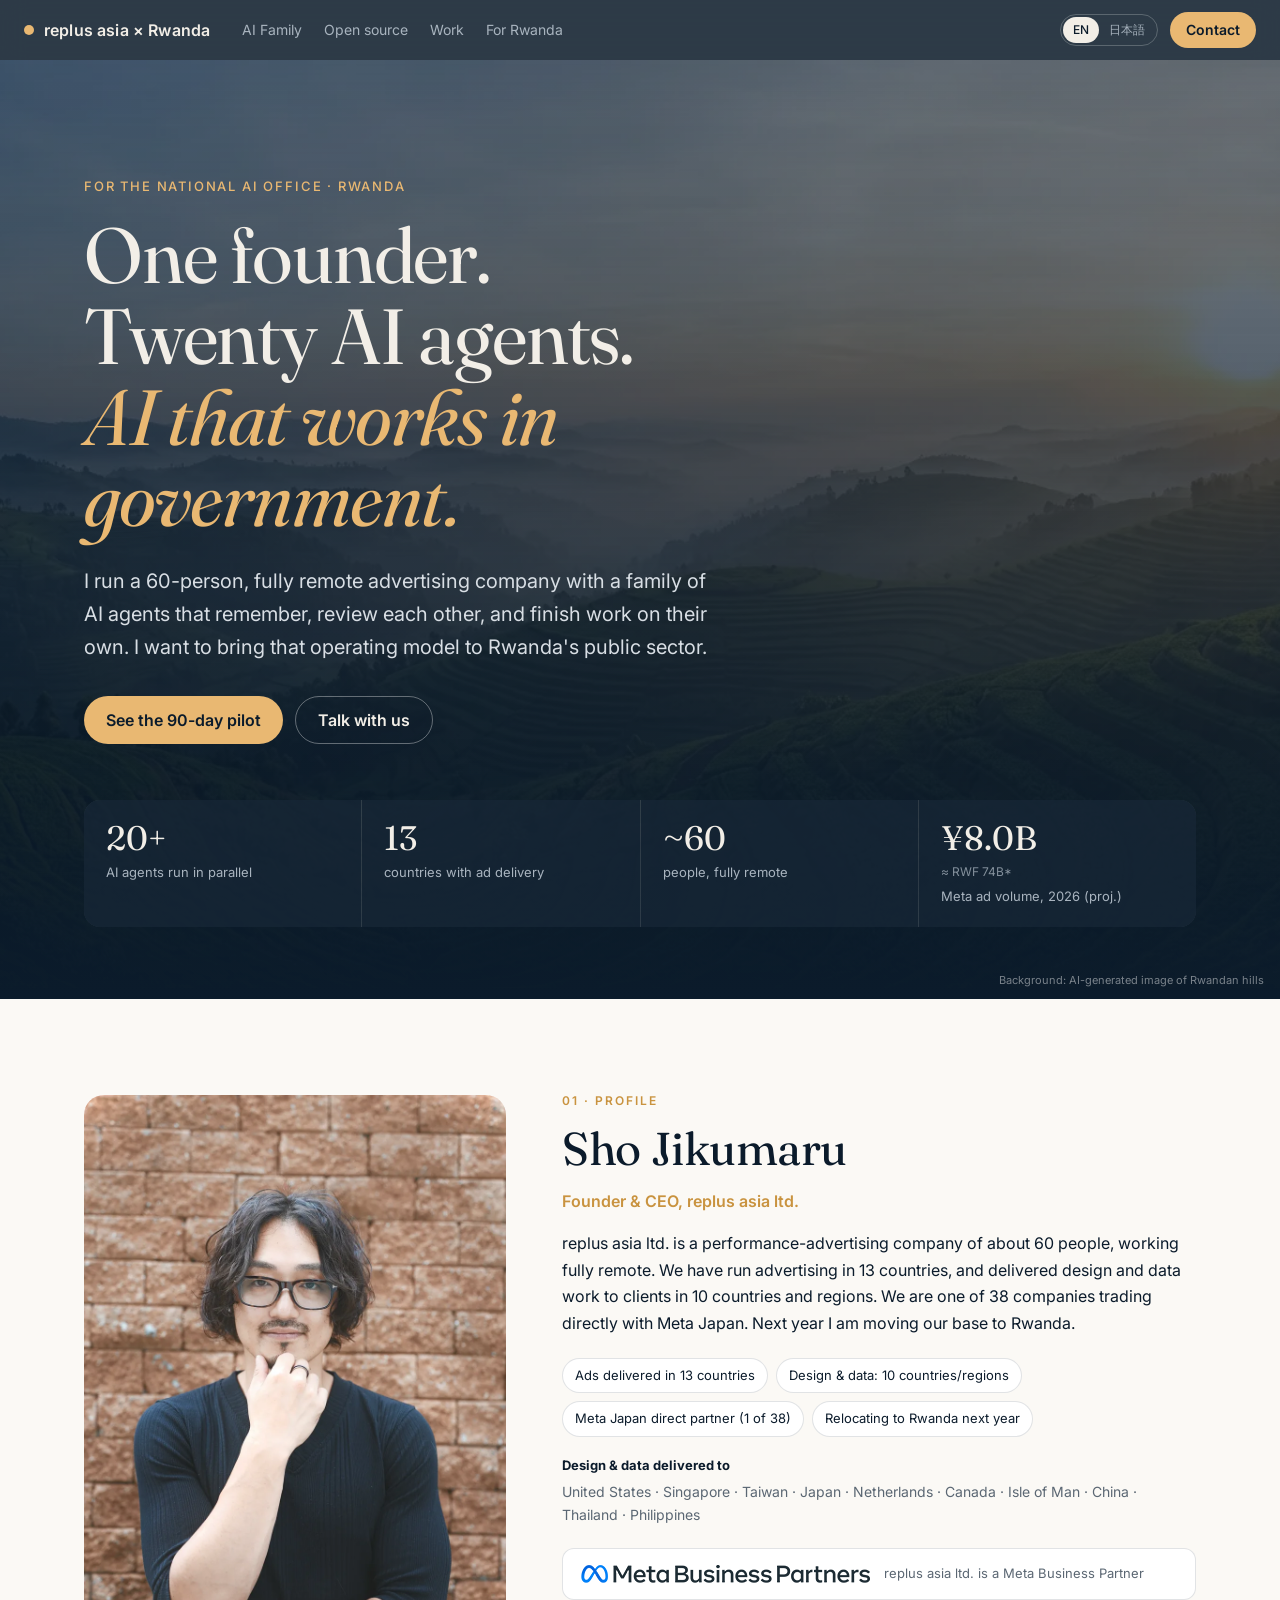
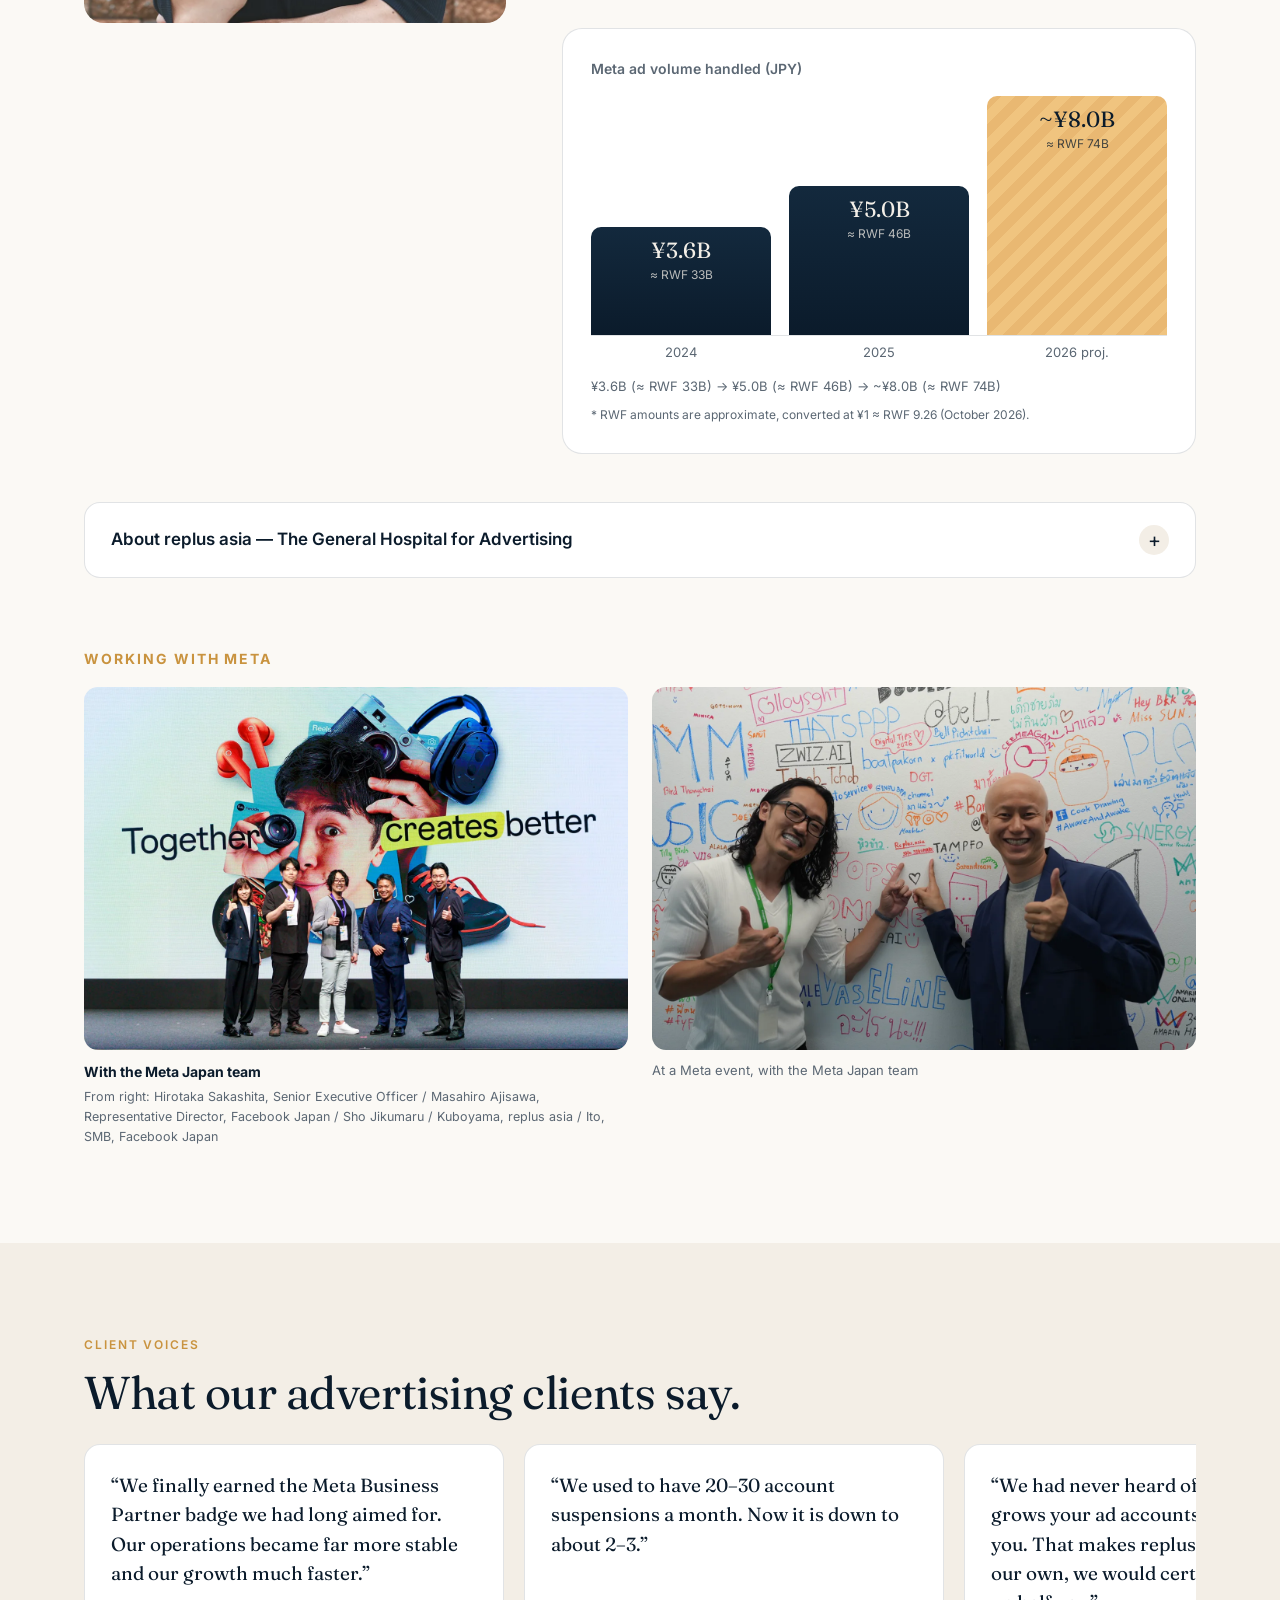
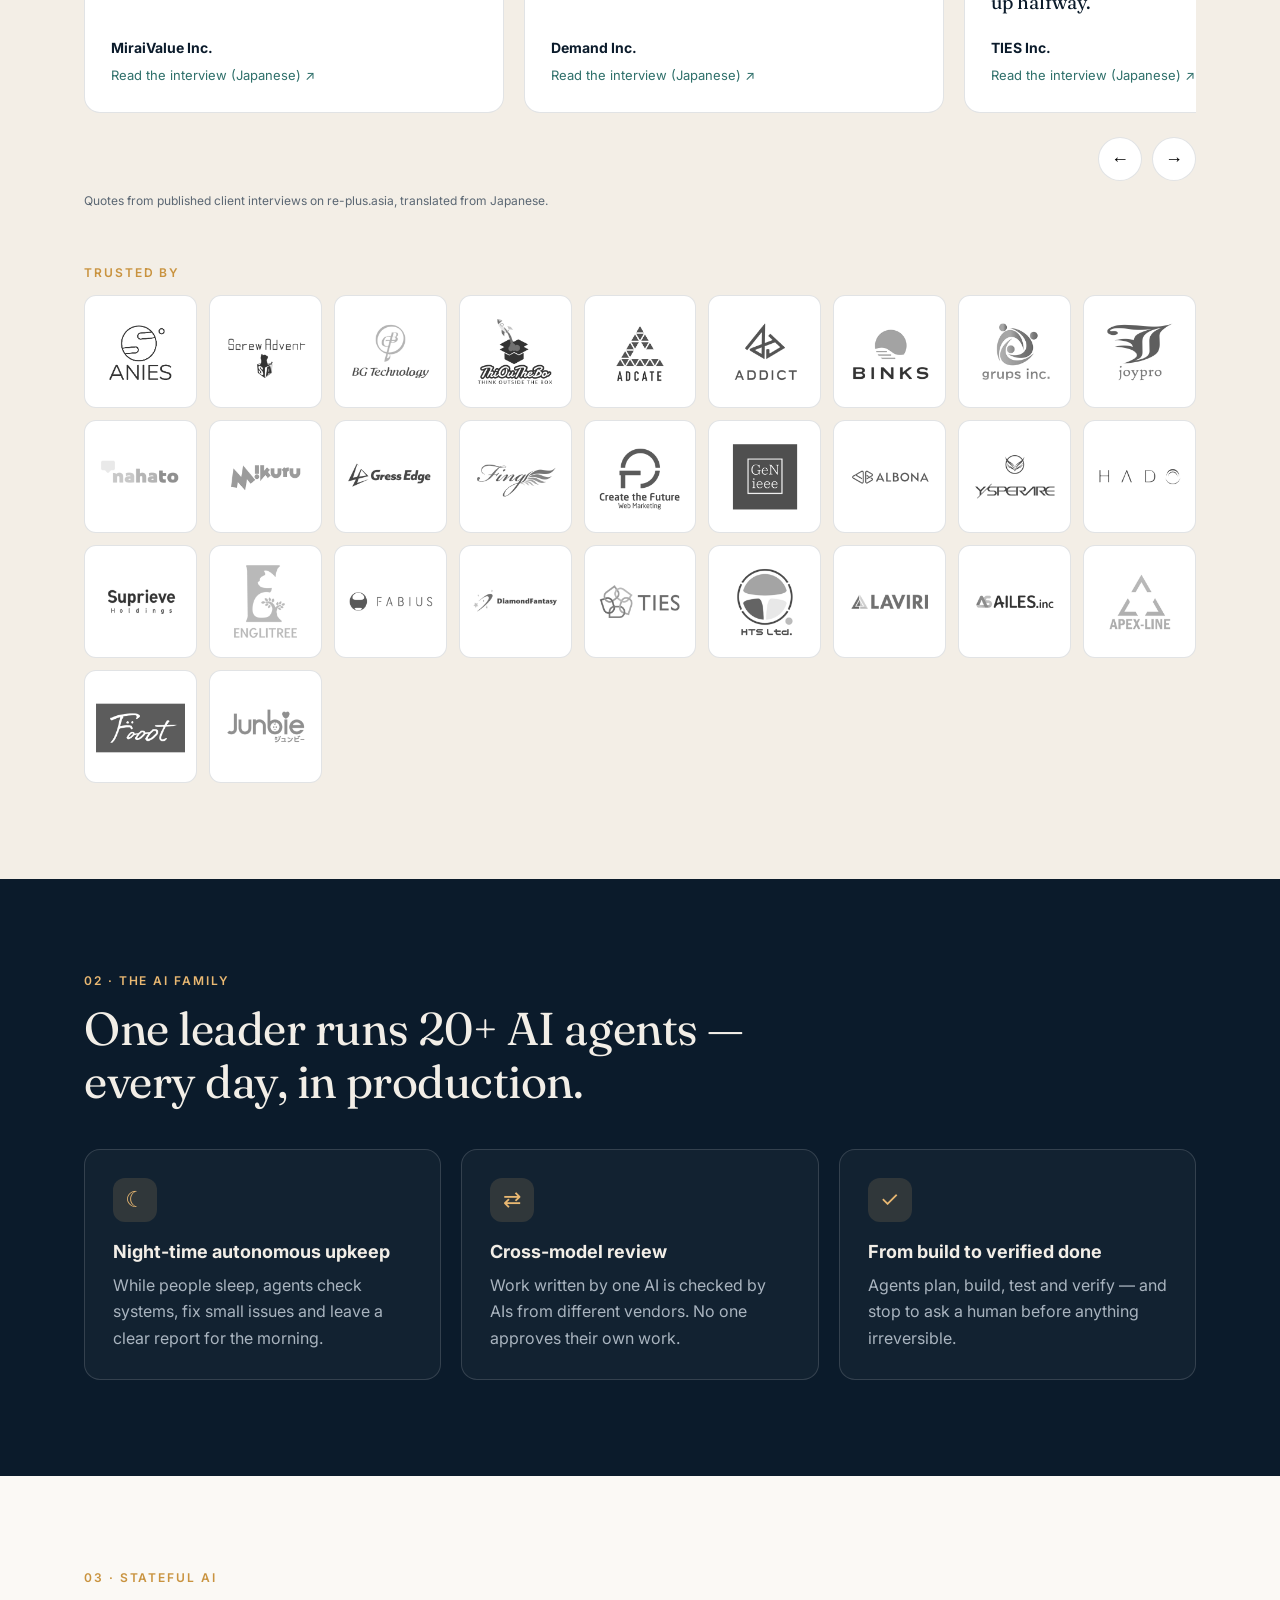
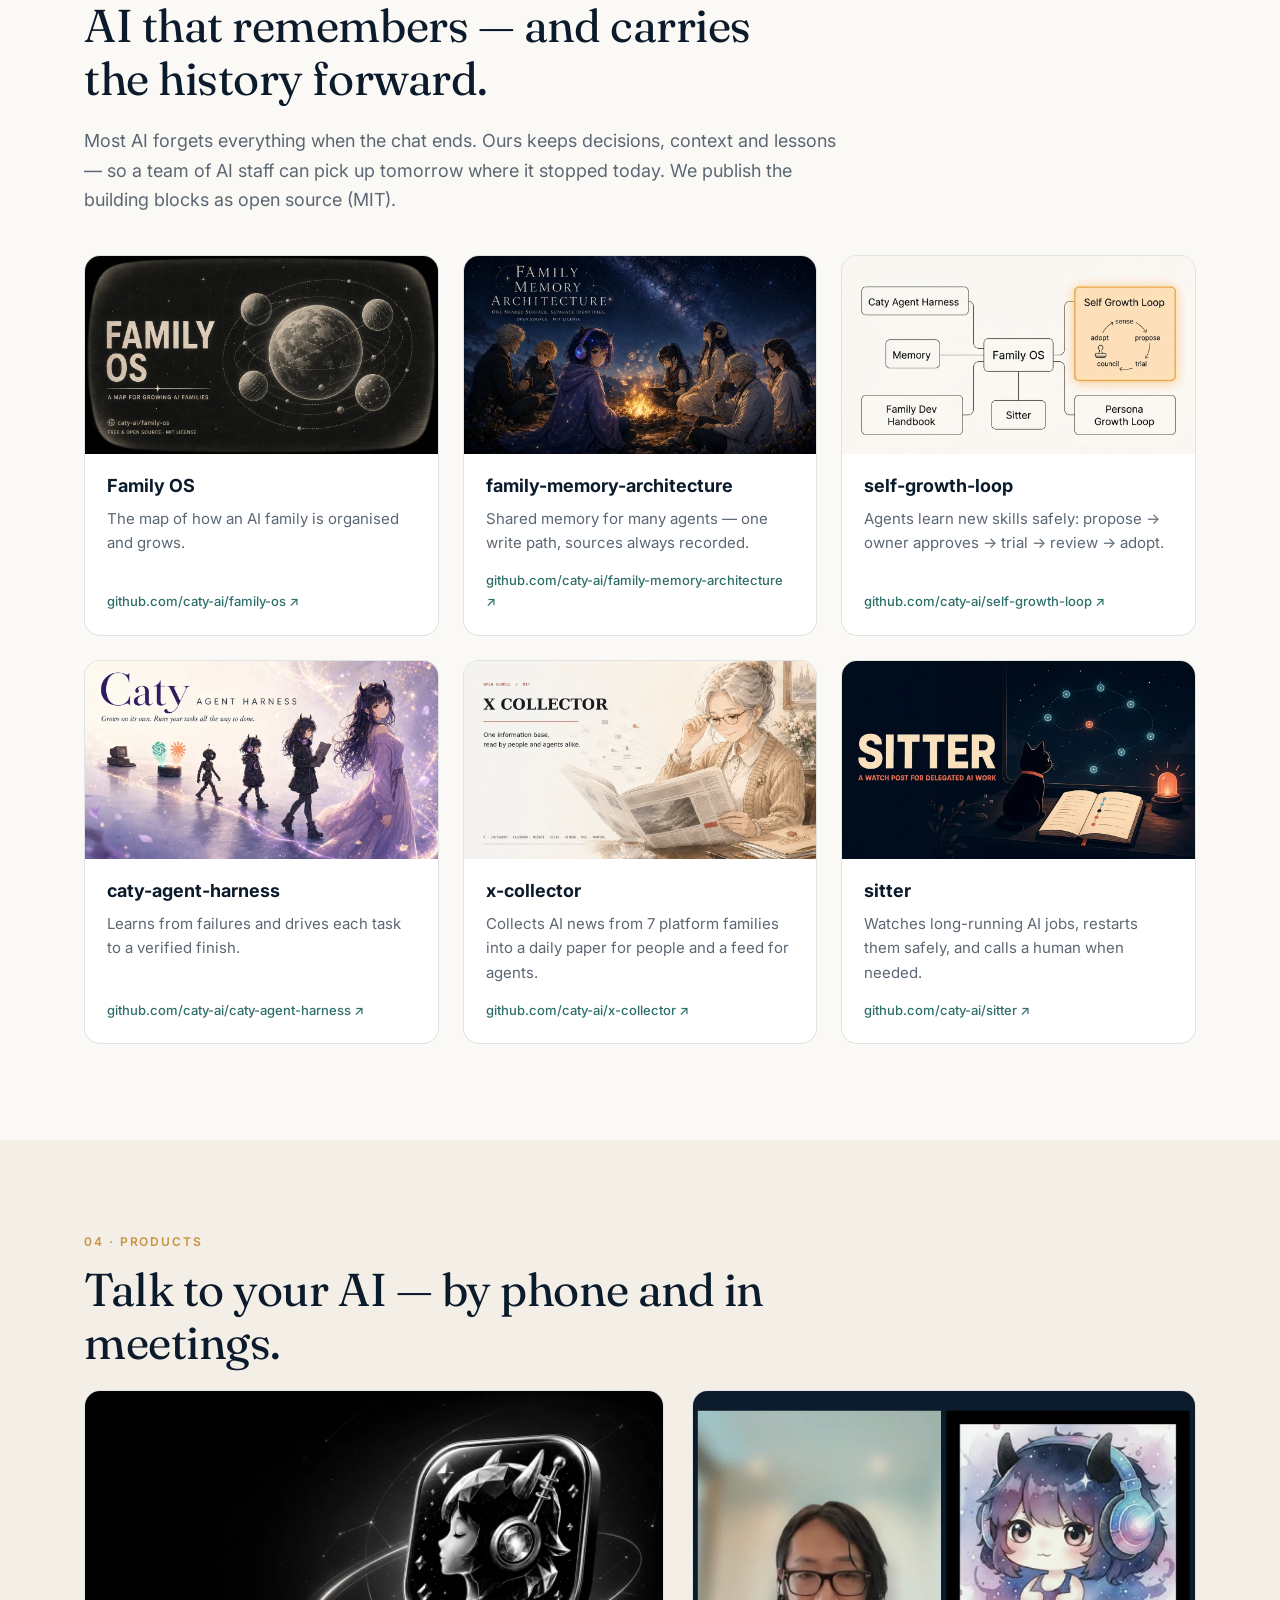
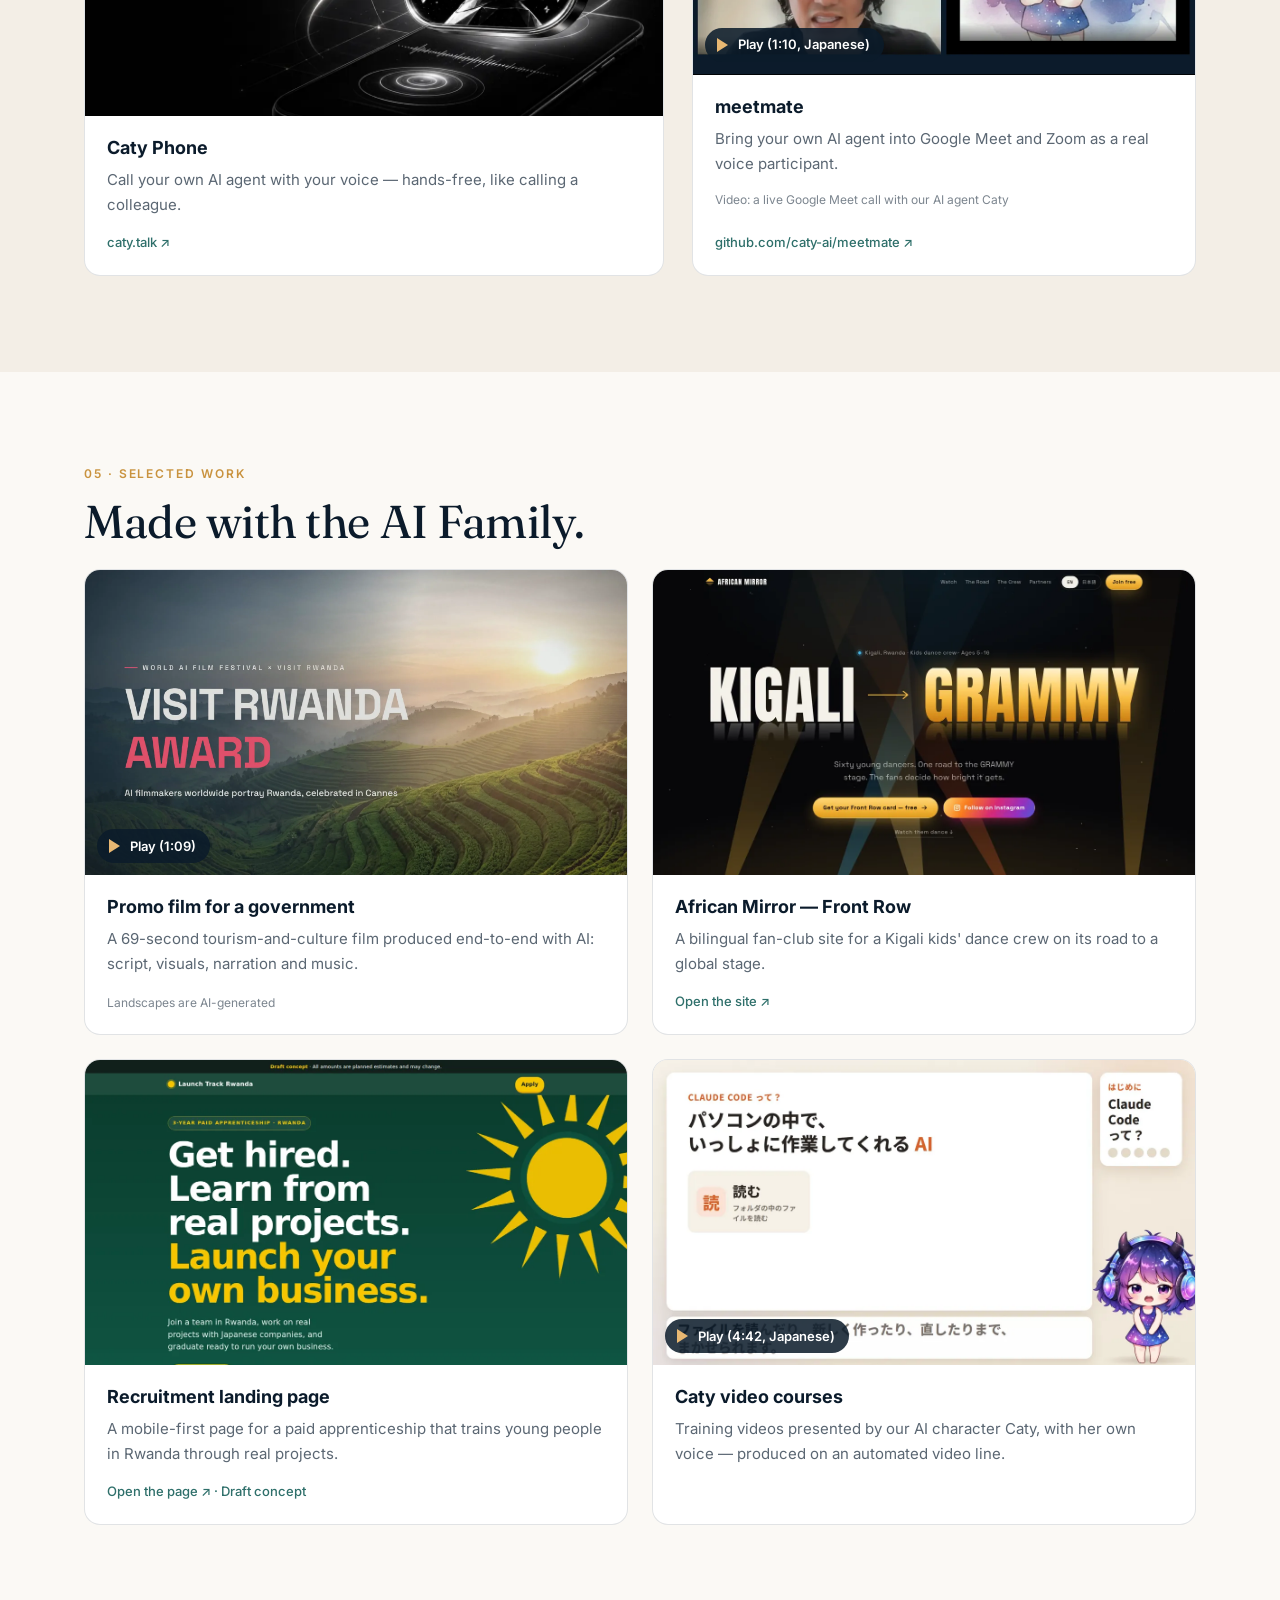
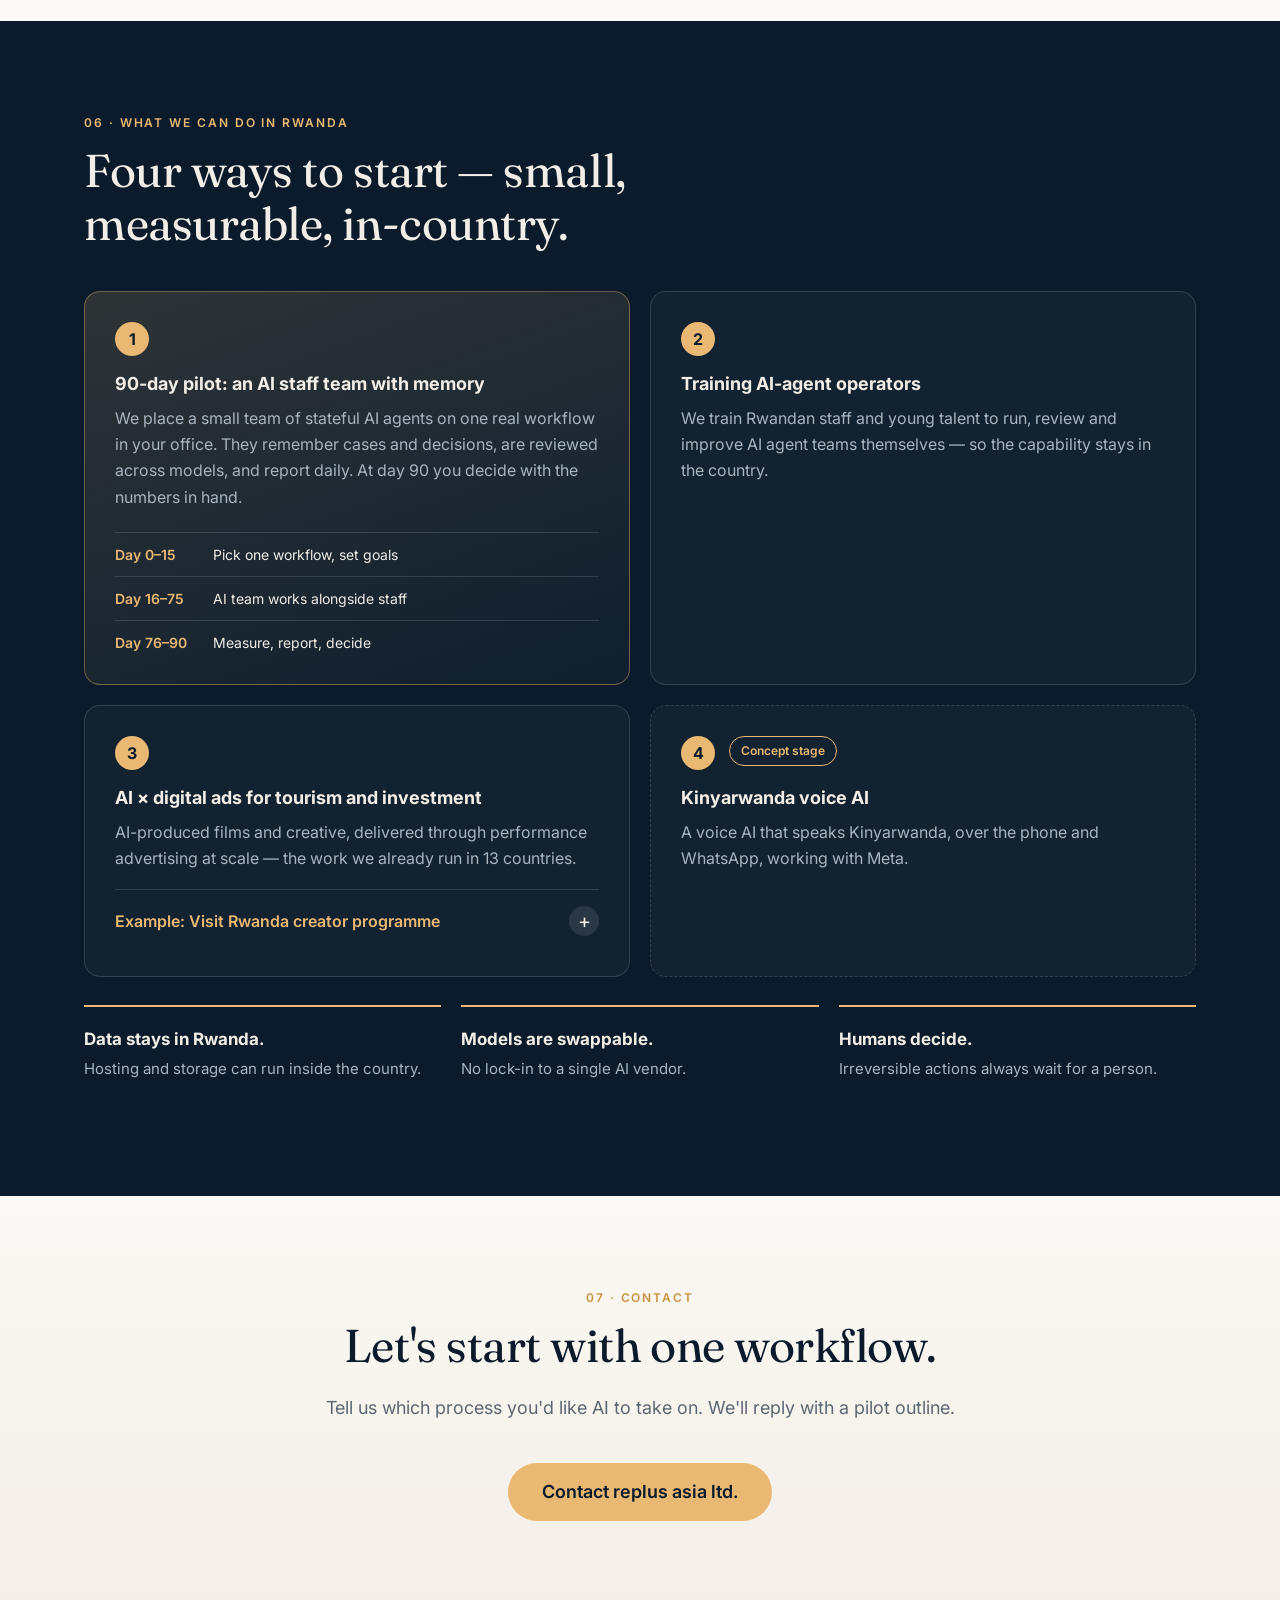
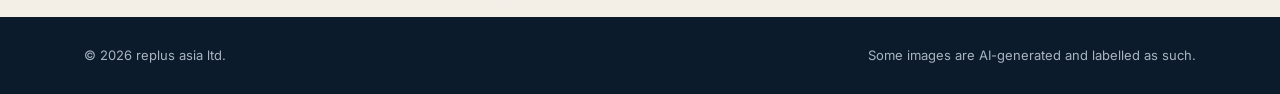
==== commit cdf8e0d8: "Less name exposure, About replus asia accordion, meetmate demo video, Rwanda creator programme and v" ====
--- a/index.html
+++ b/index.html
@@ -3,8 +3,8 @@
 <head>
 <meta charset="utf-8">
 <meta name="viewport" content="width=device-width, initial-scale=1, viewport-fit=cover">
-<title>Sho Jikumaru — AI operations for government | replus asia ltd.</title>
-<meta name="description" content="Sho Jikumaru, CEO of replus asia ltd., runs a family of 20+ AI agents with memory. A 90-day pilot to put stateful AI staff to work in Rwanda's public sector.">
+<title>replus asia × Rwanda — AI operations for government | replus asia ltd.</title>
+<meta name="description" content="replus asia ltd. runs a family of 20+ AI agents with memory. A 90-day pilot to put stateful AI staff to work in Rwanda's public sector.">
 <meta name="robots" content="noindex, nofollow">
 <meta name="theme-color" content="#0B1B2B">
 <link rel="icon" href="data:image/svg+xml,%3Csvg xmlns='http://www.w3.org/2000/svg' viewBox='0 0 32 32'%3E%3Crect width='32' height='32' rx='8' fill='%230B1B2B'/%3E%3Ccircle cx='16' cy='16' r='6' fill='%23E9B872'/%3E%3C/svg%3E">
@@ -16,7 +16,7 @@
 <body>
 
 <header class="nav">
-  <a class="brand" href="#top"><span class="dot"></span>Sho Jikumaru</a>
+  <a class="brand" href="#top"><span class="dot"></span>replus asia × Rwanda</a>
   <nav class="links" aria-label="Sections">
     <a href="#family"><span lang="en">AI Family</span><span lang="ja">AIファミリー</span></a>
     <a href="#oss"><span lang="en">Open source</span><span lang="ja">OSS</span></a>
@@ -38,7 +38,6 @@
 <section class="hero">
   <div class="hero-bg" aria-hidden="true"></div>
   <div class="wrap hero-inner">
-    <div class="hero-id"><img src="img/sho-avatar.webp" alt="Sho Jikumaru" width="120" height="120"><div><b><span lang="en">Sho Jikumaru</span><span lang="ja">軸丸 翔</span></b><span lang="en">Founder &amp; CEO, replus asia ltd.</span><span lang="ja">replus asia ltd. 代表</span></div></div>
     <p class="eyebrow"><span lang="en">For the National AI Office · Rwanda</span><span lang="ja">ルワンダ国家AI庁の皆さまへ</span></p>
     <h1>
       <span lang="en">One founder.<br>Twenty AI agents.<br><em>AI that works in government.</em></span>
@@ -94,6 +93,35 @@
     </figure>
     </div>
   </div>
+  <div class="wrap">
+    <details class="about">
+      <summary><span lang="en">About replus asia — The General Hospital for Advertising</span><span lang="ja">会社について — 広告の総合病院</span></summary>
+      <div class="about-body">
+        <p class="about-mission"><b><span lang="en">Mission</span><span lang="ja">ミッション</span></b><span lang="en">Turn the unknowns of advertising into knowns.</span><span lang="ja">広告の未知を既知に</span></p>
+        <div class="equation">
+          <div><b><span lang="en">Advertising</span><span lang="ja">広告</span></b><span lang="en">a science built on data</span><span lang="ja">データに基づく科学</span></div>
+          <i aria-hidden="true">×</i>
+          <div><b><span lang="en">Doctorship</span><span lang="ja">ドクターシップ</span></b><span lang="en">the professional's duty to diagnose and to cure</span><span lang="ja">プロとして診断し治す責任</span></div>
+          <i aria-hidden="true">×</i>
+          <div><b>AI</b><span lang="en">the technology that multiplies the power of both</span><span lang="ja">その両方に力を掛け合わせる技術</span></div>
+          <i aria-hidden="true">=</i>
+          <div class="eq-result"><b><span lang="en">The world's most advanced general hospital for advertising</span><span lang="ja">世界最先端の広告の総合病院</span></b></div>
+        </div>
+        <h4><span lang="en">Five departments, organised like a hospital</span><span lang="ja">病院型の5部門</span></h4>
+        <ol class="depts">
+          <li><b><span lang="en">Reception &amp; triage</span><span lang="ja">総合受付・トリアージ</span></b><span lang="en">Sales &amp; Customer Success</span><span lang="ja">営業・CS</span></li>
+          <li><b><span lang="en">General practitioners</span><span lang="ja">総合診療医</span></b><span lang="en">PL Solutions Division</span><span lang="ja">PL対策事業部</span></li>
+          <li><b><span lang="en">Surgeons</span><span lang="ja">外科医</span></b><span lang="en">TD Division</span><span lang="ja">TD事業部</span></li>
+          <li><b><span lang="en">Research &amp; advanced medicine</span><span lang="ja">研究・先進医療</span></b><span lang="en">DS Division</span><span lang="ja">DS事業部</span></li>
+          <li><b><span lang="en">Advanced technology lab</span><span lang="ja">先進技術ラボ</span></b><span lang="en">System Design &amp; AI</span><span lang="ja">システムデザイン部・AI</span></li>
+        </ol>
+        <div class="about-facts">
+          <p><b><span lang="en">Top 5 in Japan</span><span lang="ja">日本トップ5</span></b><span lang="en">by Meta ad volume handled</span><span lang="ja">Meta広告取扱高で</span></p>
+          <p><b><span lang="en">Our members are based in</span><span lang="ja">メンバー在籍国</span></b><span lang="en">Japan, Thailand, Myanmar, Pakistan, Bangladesh, Vietnam, Australia and more</span><span lang="ja">日本、タイ、ミャンマー、パキスタン、バングラデシュ、ベトナム、オーストラリアなど</span></p>
+        </div>
+      </div>
+    </details>
+  </div>
   <div class="wrap trust">
     <h3 class="trust-title"><span lang="en">Working with Meta</span><span lang="ja">Meta とともに</span></h3>
     <div class="trust-grid">
@@ -211,10 +239,13 @@
         <img src="img/catyphone-hero.webp" alt="" loading="lazy" width="1200" height="675">
         <div class="card-body"><h3>Caty Phone</h3><p><span lang="en">Call your own AI agent with your voice — hands-free, like calling a colleague.</span><span lang="ja">自分のAIエージェントに声で電話する。同僚に電話するように、手を使わずに。</span></p><span class="gh">caty.talk ↗</span></div>
       </a>
-      <a class="prod" href="https://github.com/caty-ai/meetmate" target="_blank" rel="noopener">
-        <div class="prod-art"><img src="img/meetmate-avatar.webp" alt="" loading="lazy" width="400" height="400"><span class="meet-bubble"><span lang="en">“Let me summarise the decisions so far…”</span><span lang="ja">「ここまでの決定事項をまとめますね…」</span></span></div>
-        <div class="card-body"><h3>meetmate</h3><p><span lang="en">Bring your own AI agent into Google Meet and Zoom as a real voice participant.</span><span lang="ja">自分のAIエージェントを、Google Meet や Zoom に声で参加するメンバーとして呼べます。</span></p><span class="gh">github.com/caty-ai/meetmate ↗</span></div>
-      </a>
+      <article class="prod">
+        <div class="vid" data-src="media/meetmate-demo.mp4">
+          <img src="img/meetmate-demo-poster.webp" alt="" loading="lazy" width="1280" height="720">
+          <button type="button" class="play-btn"><span class="tri" aria-hidden="true"></span><span lang="en">Play (1:10, Japanese)</span><span lang="ja">再生（1分10秒）</span></button>
+        </div>
+        <div class="card-body"><h3>meetmate</h3><p><span lang="en">Bring your own AI agent into Google Meet and Zoom as a real voice participant.</span><span lang="ja">自分のAIエージェントを、Google Meet や Zoom に声で参加するメンバーとして呼べます。</span></p><span class="note"><span lang="en">Video: a live Google Meet call with our AI agent Caty</span><span lang="ja">動画：AIエージェント Caty との Google Meet 通話</span></span><a class="gh" href="https://github.com/caty-ai/meetmate" target="_blank" rel="noopener">github.com/caty-ai/meetmate ↗</a></div>
+      </article>
     </div>
   </div>
 </section>
@@ -224,7 +255,7 @@
   <div class="wrap">
     <p class="kicker">05 · <span lang="en">Selected work</span><span lang="ja">制作実績</span></p>
     <h2><span lang="en">Made with the AI Family.</span><span lang="ja">AIファミリーと一緒に作ったもの。</span></h2>
-    <div class="cards">
+    <div class="cards cards-2x2">
       <article class="card">
         <div class="vid" data-src="media/gov-promo.mp4">
           <img src="img/gov-promo-poster.webp" alt="" loading="lazy" width="1280" height="720">
@@ -240,10 +271,6 @@
         <img src="img/work-recruit-lp.webp" alt="" loading="lazy" width="1200" height="750">
         <div class="card-body"><h3><span lang="en">Recruitment landing page</span><span lang="ja">求人LP</span></h3><p><span lang="en">A mobile-first page for a paid apprenticeship that trains young people in Rwanda through real projects.</span><span lang="ja">実案件を通じてルワンダの若者を育てる有給アプレンティス制度の、スマホ優先の求人ページ。</span></p><span class="gh"><span lang="en">Open the page ↗ · Draft concept</span><span lang="ja">ページを開く ↗・企画案</span></span></div>
       </a>
-      <a class="card" href="https://github.com/shojikumaru/meet-telop-kit" target="_blank" rel="noopener">
-        <img src="img/work-meet-telop-kit.webp" alt="" loading="lazy" width="1200" height="600">
-        <div class="card-body"><h3>meet-telop-kit</h3><p><span lang="en">Turns a recorded video interview into a captioned, ad-ready cut — in the cloud, with an AI agent.</span><span lang="ja">オンライン面談の録画を、AIエージェントがクラウド上でテロップ付きの広告動画に仕上げます。</span></p><span class="gh">github.com/shojikumaru/meet-telop-kit ↗</span></div>
-      </a>
       <article class="card">
         <div class="vid" data-src="media/caty-course.mp4">
           <img src="img/work-caty-course.webp" alt="" loading="lazy" width="1200" height="675">
@@ -259,7 +286,7 @@
 <section class="sec sec-dark" id="rwanda">
   <div class="wrap">
     <p class="kicker">06 · <span lang="en">What we can do in Rwanda</span><span lang="ja">ルワンダでできること</span></p>
-    <h2><span lang="en">Three ways to start — small, measurable, in-country.</span><span lang="ja">小さく始めて、数字で確かめる。3つの入り口。</span></h2>
+    <h2><span lang="en">Four ways to start — small, measurable, in-country.</span><span lang="ja">小さく始めて、数字で確かめる。4つの入り口。</span></h2>
     <div class="offers">
       <article class="offer">
         <span class="num">1</span>
@@ -276,6 +303,23 @@
         <span class="num">3</span>
         <h3><span lang="en">AI × digital ads for tourism and investment</span><span lang="ja">AI×デジタル広告で観光・投資プロモ</span></h3>
         <p><span lang="en">AI-produced films and creative, delivered through performance advertising at scale — the work we already run in 13 countries.</span><span lang="ja">AIで作る映像やクリエイティブを、運用型広告で大きく届けます。13か国のお客さまにすでに提供している仕事です。</span></p>
+        <details class="more">
+          <summary><span lang="en">Example: Visit Rwanda creator programme</span><span lang="ja">例：Visit Rwanda クリエイター施策</span></summary>
+          <p><span lang="en">Rwandan creators post from their own accounts, and we amplify those posts with Meta partnership ads to Europe, Japan, Asia and North America. Results are measured in site visits, visa applications and tour bookings. Creators start earning right away.</span><span lang="ja">ルワンダのクリエイター自身のアカウントから、Metaのパートナーシップ広告で欧州・日本・アジア・北米へ発信します。成果はサイト訪問・ビザ申請・ツアー予約の数字で測ります。クリエイターは今すぐ収入を得られます。</span></p>
+          <p class="flow-title"><b><span lang="en">How the money flows</span><span lang="ja">お金の流れ</span></b></p>
+          <ol class="flow">
+            <li>RDB</li>
+            <li>replus asia</li>
+            <li class="flow-split"><span><b><span lang="en">Creators</span><span lang="ja">クリエイター</span></b><span lang="en">production &amp; ad-usage fees</span><span lang="ja">制作・広告利用料</span></span><span><b>Meta</b><span lang="en">partnership ads delivered abroad</span><span lang="ja">海外向けパートナーシップ広告配信</span></span></li>
+            <li><span lang="en">Results</span><span lang="ja">成果</span></li>
+          </ol>
+        </details>
+      </article>
+      <article class="offer offer-concept">
+        <span class="num">4</span>
+        <span class="concept"><span lang="en">Concept stage</span><span lang="ja">構想段階</span></span>
+        <h3><span lang="en">Kinyarwanda voice AI</span><span lang="ja">キニヤルワンダ語の音声AI</span></h3>
+        <p><span lang="en">A voice AI that speaks Kinyarwanda, over the phone and WhatsApp, working with Meta.</span><span lang="ja">電話やWhatsAppで、キニヤルワンダ語で話せる音声AI。Metaと連携します。</span></p>
       </article>
     </div>
     <div class="principles">
--- a/styles.css
+++ b/styles.css
@@ -201,3 +201,49 @@
 .logo-band img{width:80%;height:auto;filter:grayscale(1);opacity:.8;transition:.2s}
 .logo-band li:hover img{filter:none;opacity:1}
 @media (max-width:640px){.logo-band{grid-template-columns:repeat(4,1fr);gap:8px}.logo-band li{border-radius:10px}}
+/* v1.6 */
+.cards-2x2{grid-template-columns:repeat(2,1fr)}
+.prod .vid{border-bottom:1px solid var(--line)}
+.prod .card-body .note{margin:0 0 8px}
+.prod .card-body .gh{text-decoration:none}
+.prod .card-body .gh:hover{text-decoration:underline}
+.about{margin-top:48px;background:#fff;border:1px solid var(--line);border-radius:var(--r)}
+.about summary{cursor:pointer;list-style:none;display:flex;align-items:center;justify-content:space-between;gap:16px;padding:22px 26px;font:600 17px/1.4 var(--sans)}
+html[data-lang="ja"] .about summary{font-family:var(--jp)}
+.about summary::-webkit-details-marker,.more summary::-webkit-details-marker{display:none}
+.about summary::after,.more summary::after{content:"+";flex:none;display:grid;place-items:center;width:30px;height:30px;border-radius:50%;background:var(--soft);font:400 20px/1 var(--sans);color:var(--ink)}
+.about[open] summary::after,.more[open] summary::after{content:"−"}
+.about-body{padding:0 26px 28px;border-top:1px solid var(--line)}
+.about-mission{display:flex;flex-direction:column;gap:2px;margin:24px 0 0;font:400 24px/1.35 var(--serif)}
+html[data-lang="ja"] .about-mission{font:700 22px/1.5 var(--jp)}
+.about-mission b,.about-facts b{font:600 12px/1.4 var(--sans);letter-spacing:.14em;text-transform:uppercase;color:var(--gold-2)}
+.equation{display:flex;flex-wrap:wrap;align-items:stretch;gap:10px;margin:24px 0 8px}
+.equation div{flex:1 1 150px;display:flex;flex-direction:column;gap:4px;padding:14px 16px;border:1px solid var(--line);border-radius:12px;background:var(--paper);font-size:14px;color:var(--muted)}
+.equation div b{color:var(--ink);font-size:16px}
+.equation i{align-self:center;font:400 26px/1 var(--serif);font-style:normal;color:var(--gold-2)}
+.equation .eq-result{flex-basis:220px;background:var(--ink);border-color:var(--ink)}
+.equation .eq-result b{color:var(--gold)}
+.about h4{margin:28px 0 12px;font-size:15px}
+.depts{list-style:none;counter-reset:d;padding:0;margin:0;display:grid;grid-template-columns:repeat(5,1fr);gap:10px}
+.depts li{counter-increment:d;display:flex;flex-direction:column;gap:4px;padding:14px;border-top:2px solid var(--gold);background:var(--paper);border-radius:0 0 10px 10px;font-size:13px;color:var(--muted)}
+.depts li::before{content:counter(d);font:600 12px/1 var(--sans);color:var(--gold-2)}
+.depts b{color:var(--ink);font-size:14px}
+.about-facts{display:grid;grid-template-columns:1fr 2fr;gap:16px;margin-top:22px}
+.about-facts p{margin:0;display:flex;flex-direction:column;gap:4px;padding:14px 16px;border:1px solid var(--line);border-radius:12px;font-size:14px;color:var(--muted)}
+.offers{grid-template-columns:repeat(2,1fr)}
+.more{margin-top:18px;border-top:1px solid rgba(255,255,255,.14);padding-top:6px}
+.more summary{cursor:pointer;list-style:none;display:flex;align-items:center;justify-content:space-between;gap:12px;padding:10px 0;font-weight:600;color:var(--gold)}
+.more summary::after{background:rgba(255,255,255,.1);color:var(--on-dark)}
+.more p{font-size:15px;margin:0 0 12px}
+.flow-title{margin:6px 0 8px!important}
+.flow{list-style:none;padding:0;margin:0;display:flex;flex-direction:column;gap:6px}
+.flow>li{position:relative;padding:10px 14px;border:1px solid rgba(255,255,255,.18);border-radius:10px;font-size:14px;color:var(--on-dark)}
+.flow>li+li::before{content:"↓";position:absolute;top:-17px;left:18px;font-size:12px;color:var(--gold)}
+.flow>li+li{margin-top:12px}
+.flow-split{display:grid;grid-template-columns:1fr 1fr;gap:10px;background:rgba(233,184,114,.08)}
+.flow-split>span{display:flex;flex-direction:column;gap:2px;font-size:13px;color:var(--on-dark-muted)}
+.flow-split b{color:var(--on-dark);font-size:14px}
+.offer-concept{border-style:dashed}
+.concept{display:inline-block;margin:0 0 12px 10px;vertical-align:top;font:600 12px/1 var(--sans);padding:8px 11px;border-radius:999px;border:1px solid var(--gold);color:var(--gold)}
+@media (max-width:980px){.depts{grid-template-columns:repeat(2,1fr)}.offers{grid-template-columns:1fr}}
+@media (max-width:640px){.cards-2x2{grid-template-columns:1fr}.depts,.about-facts{grid-template-columns:1fr}.about summary{padding:18px}.about-body{padding:0 18px 22px}.flow-split{grid-template-columns:1fr}}
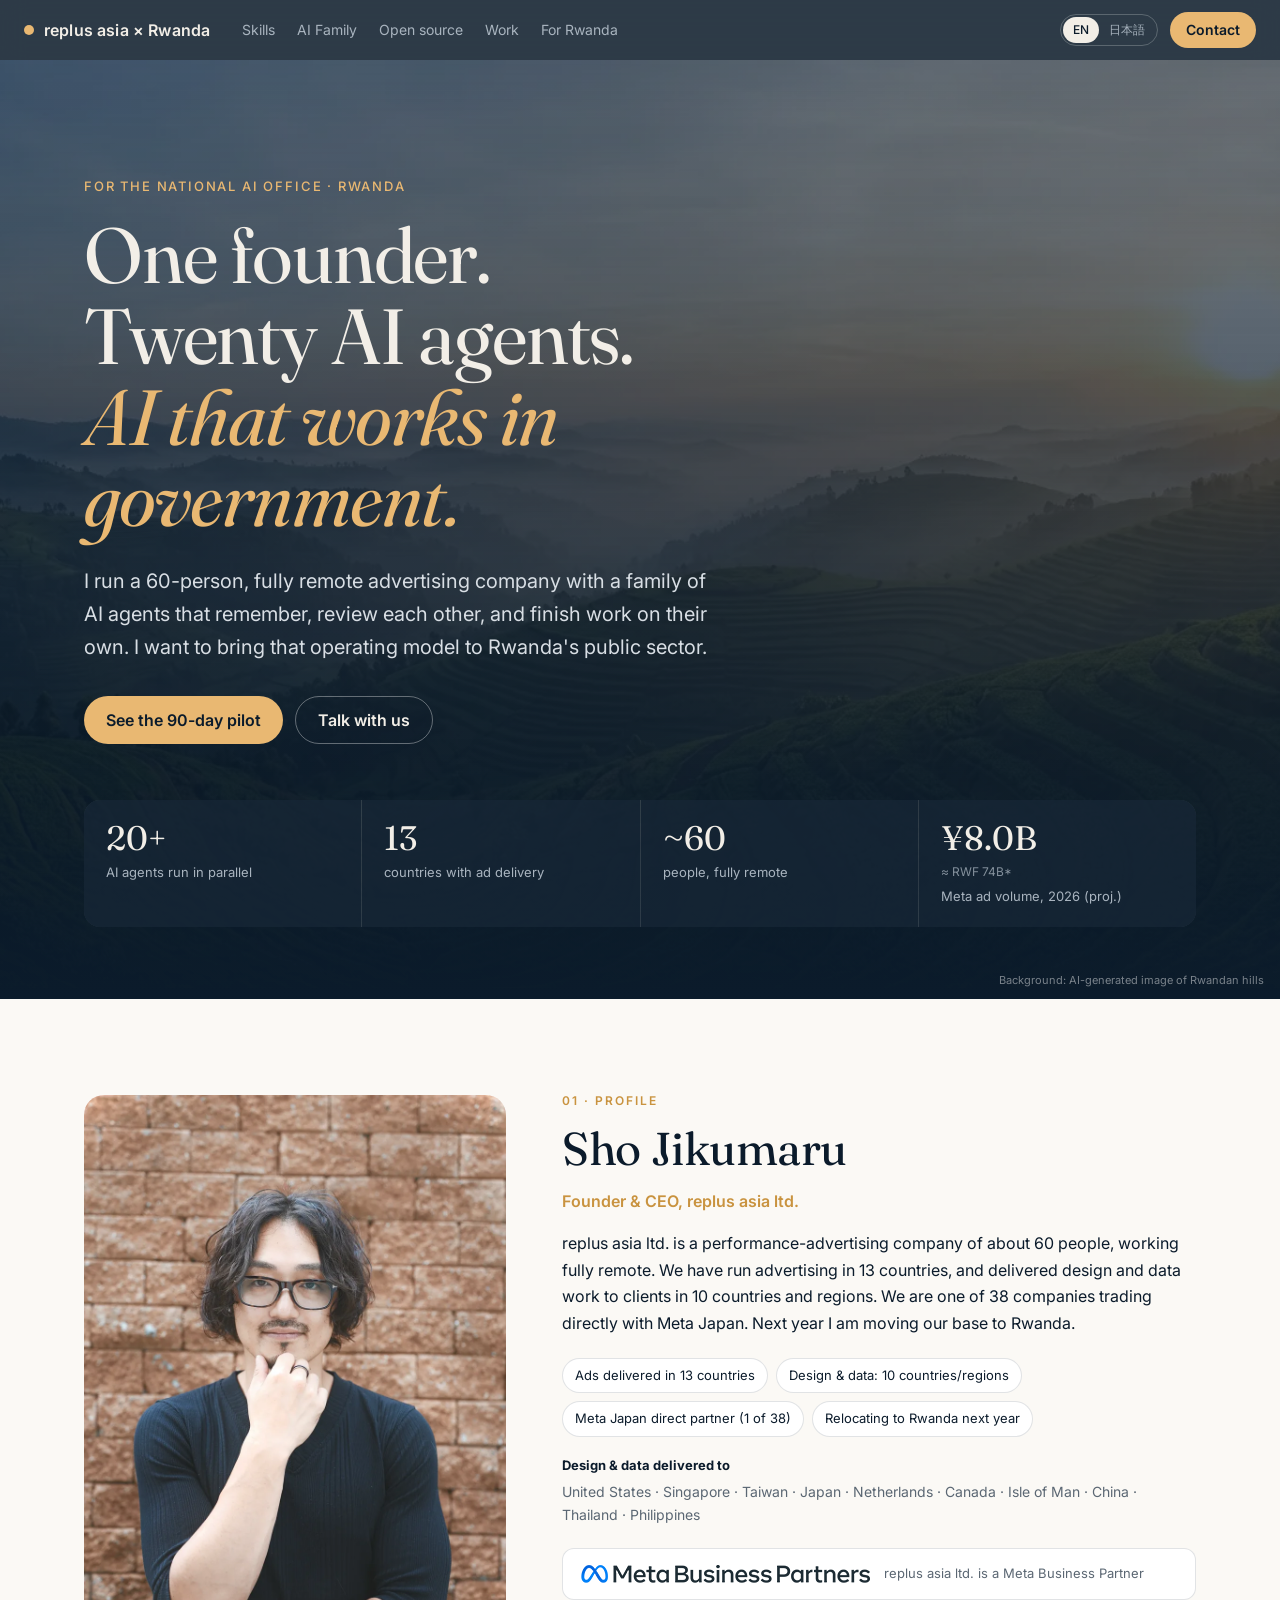
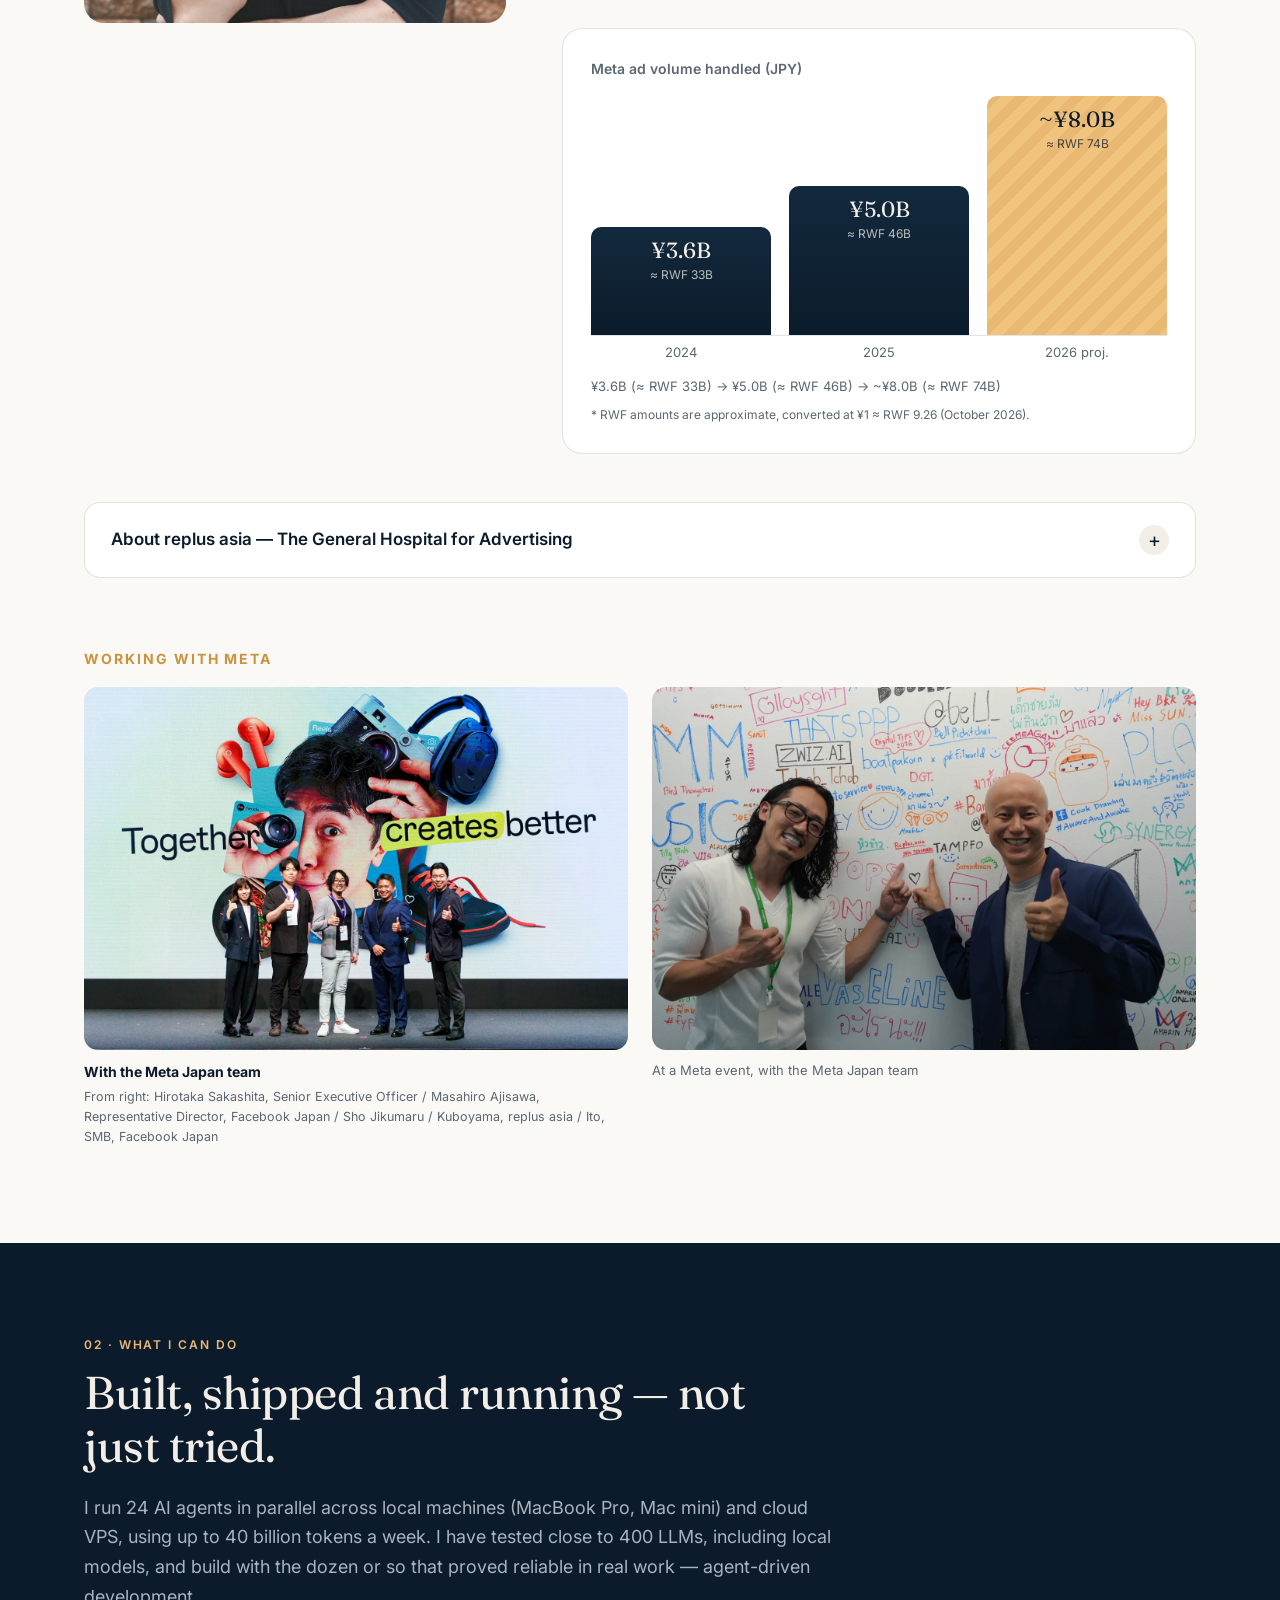
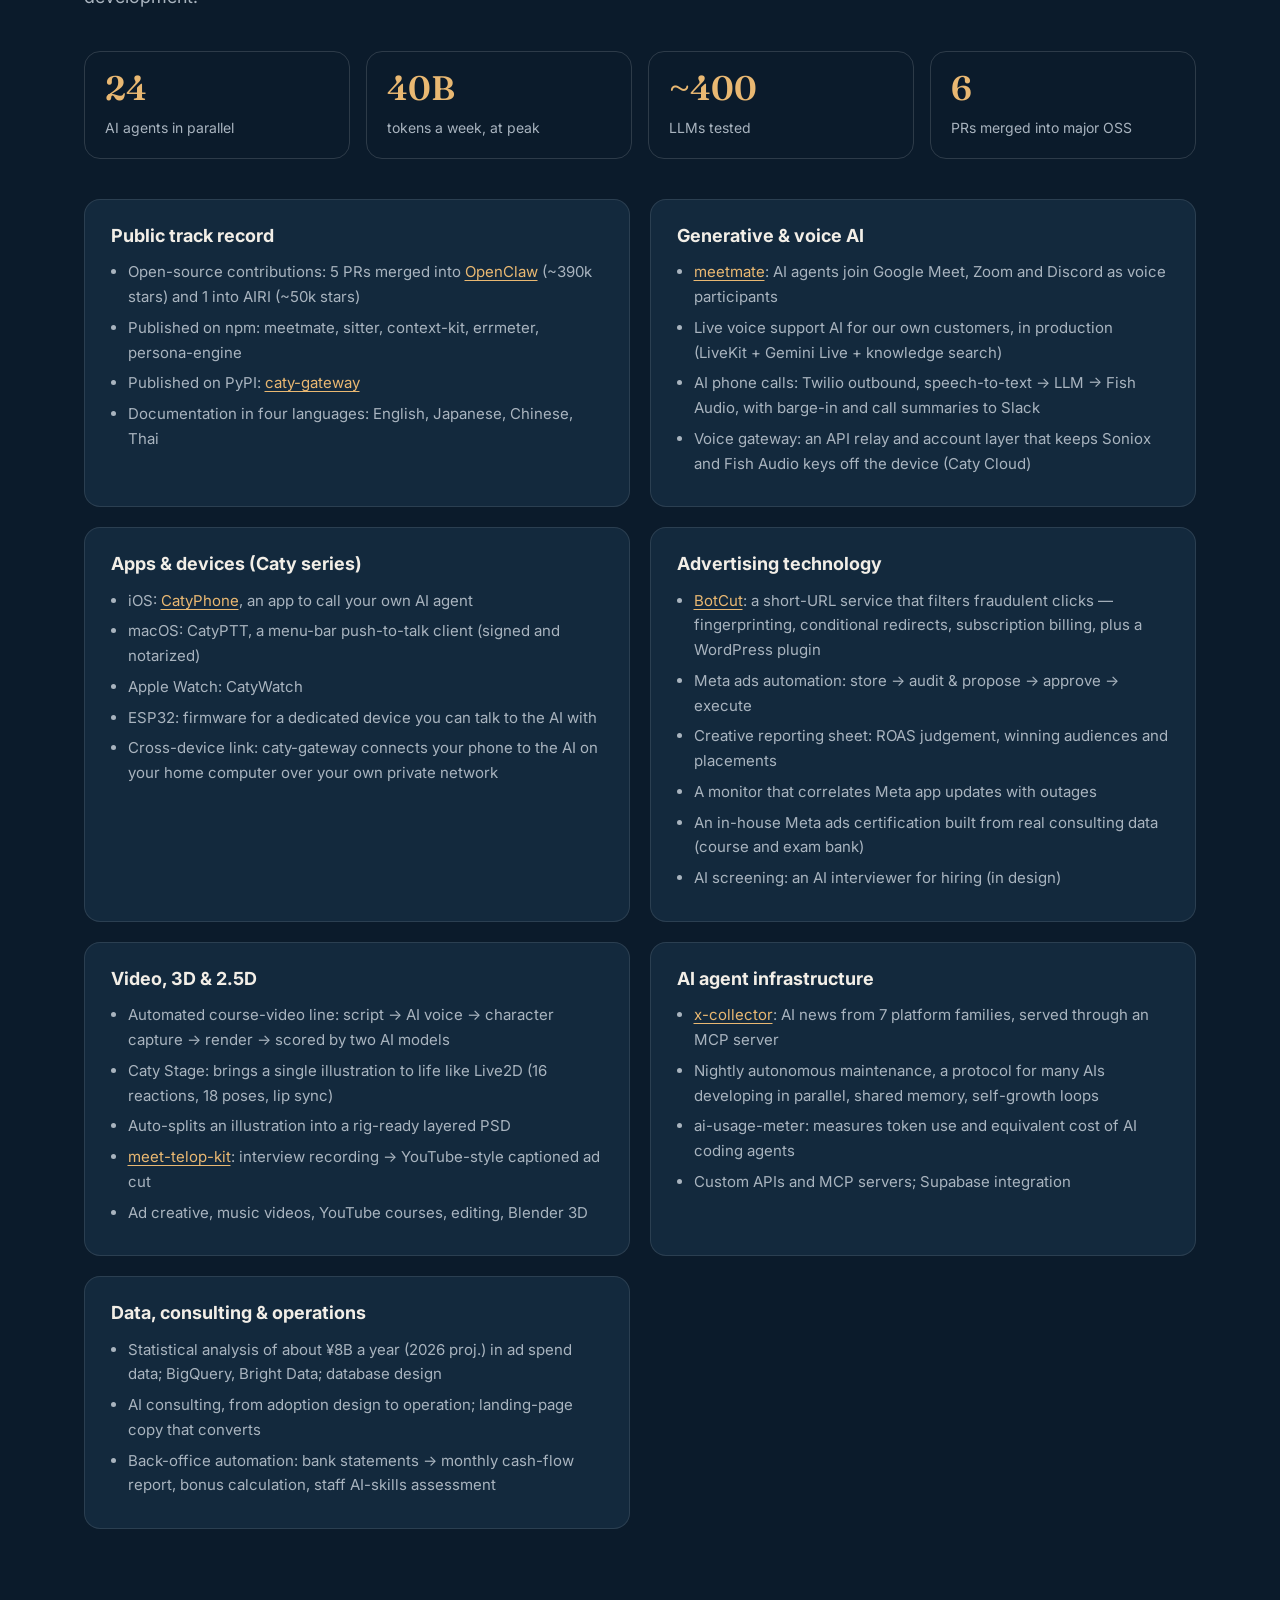
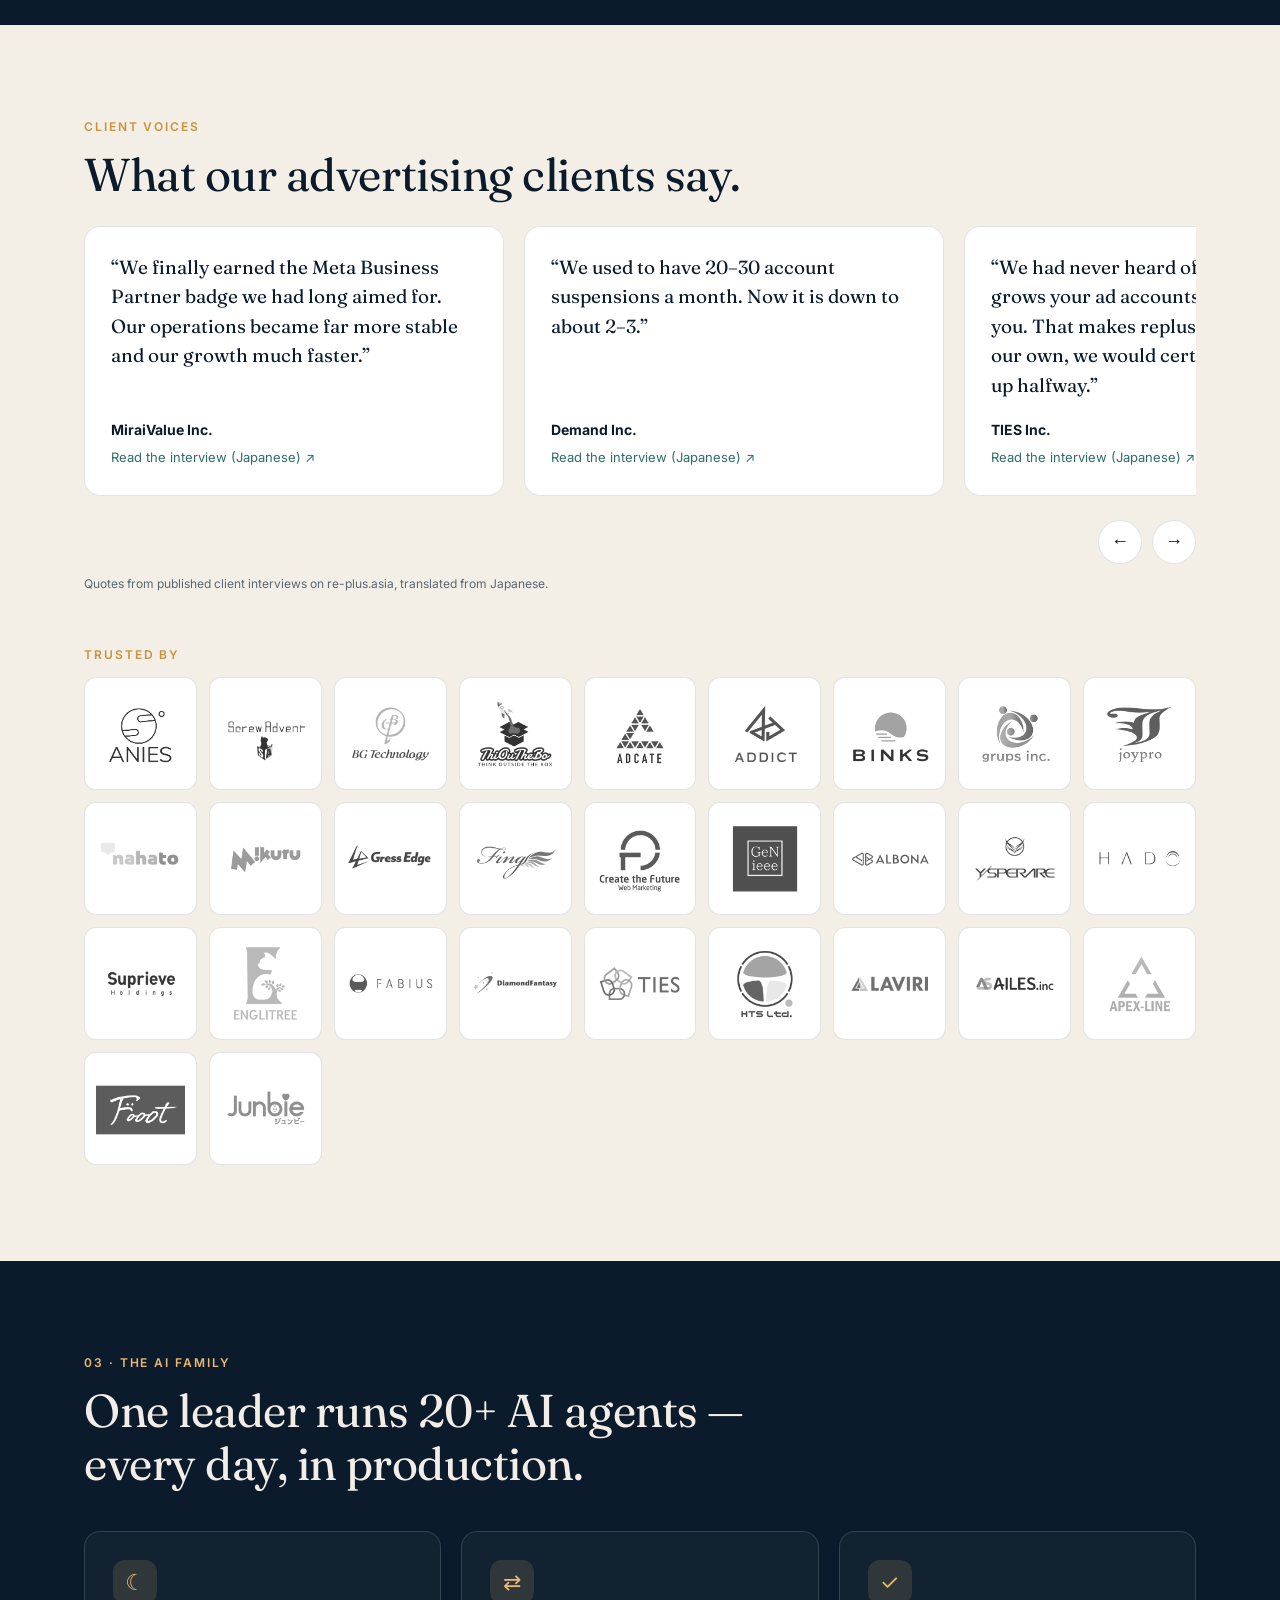
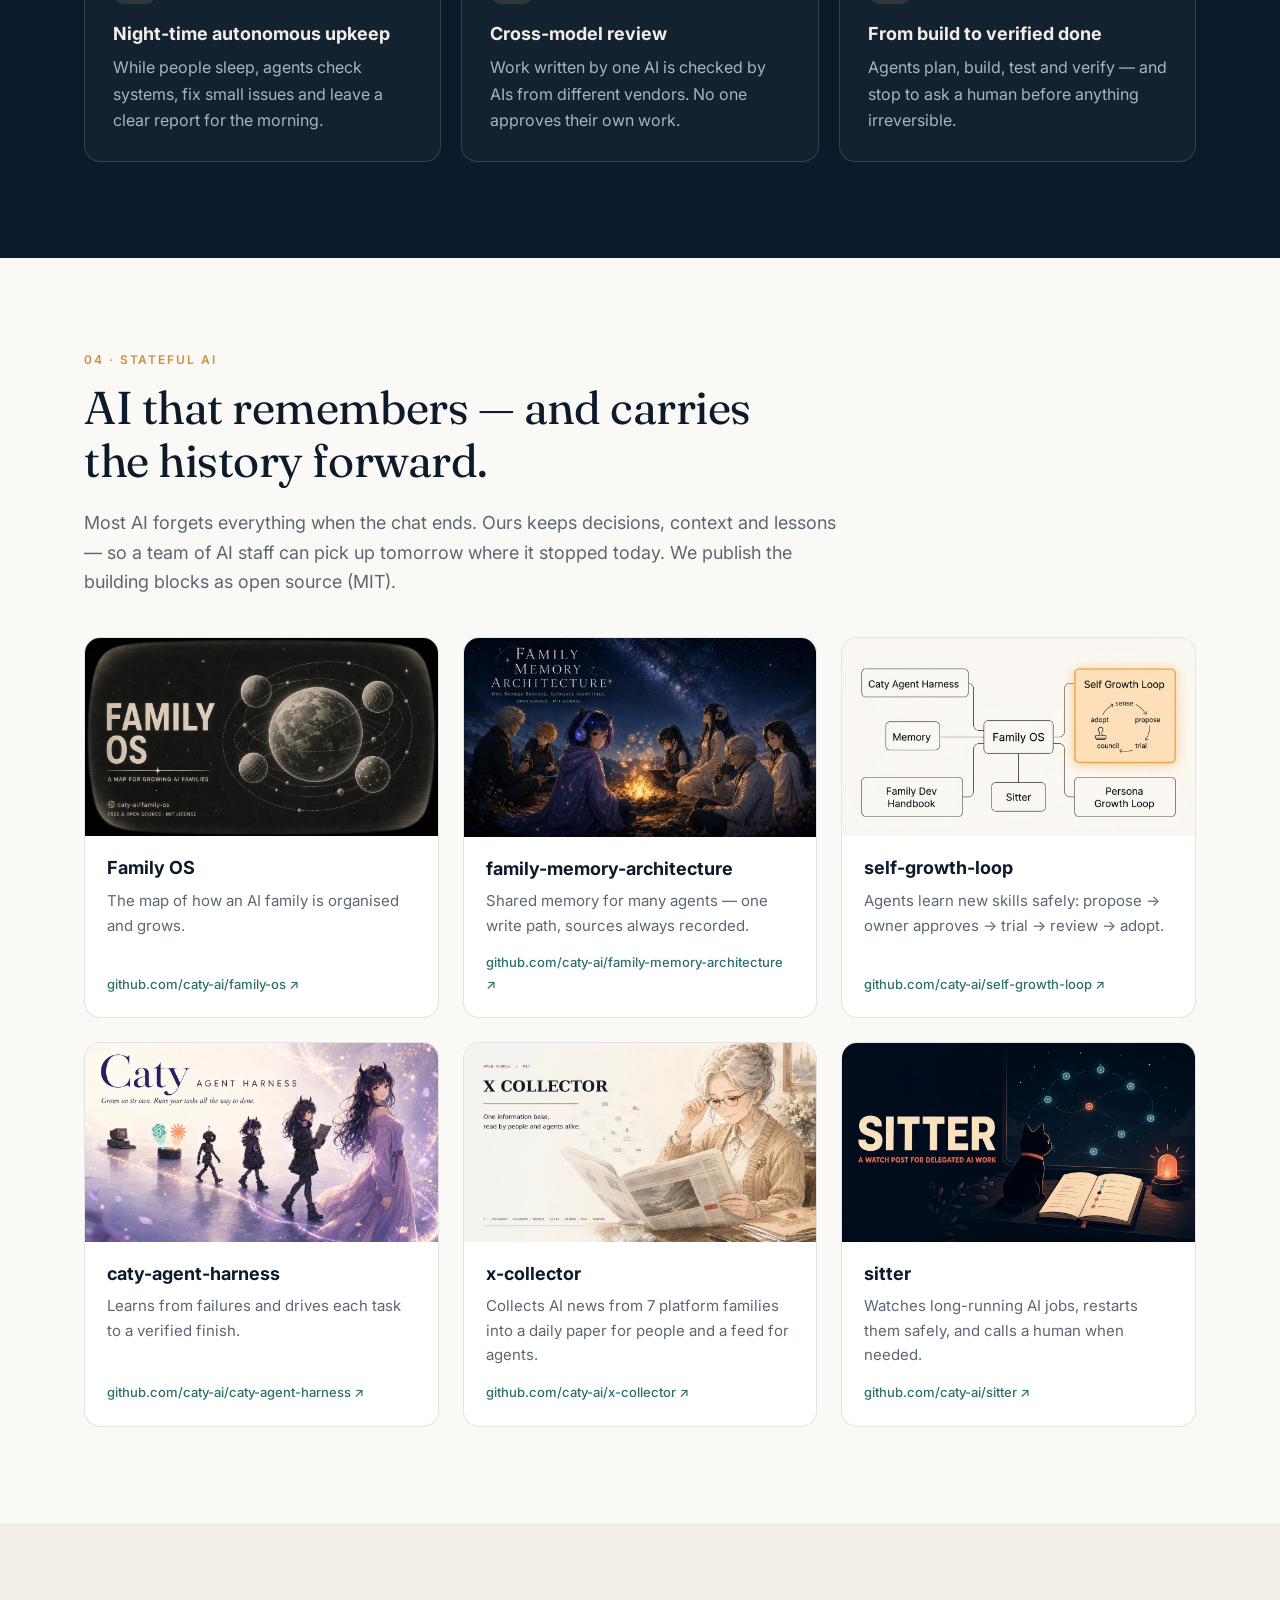
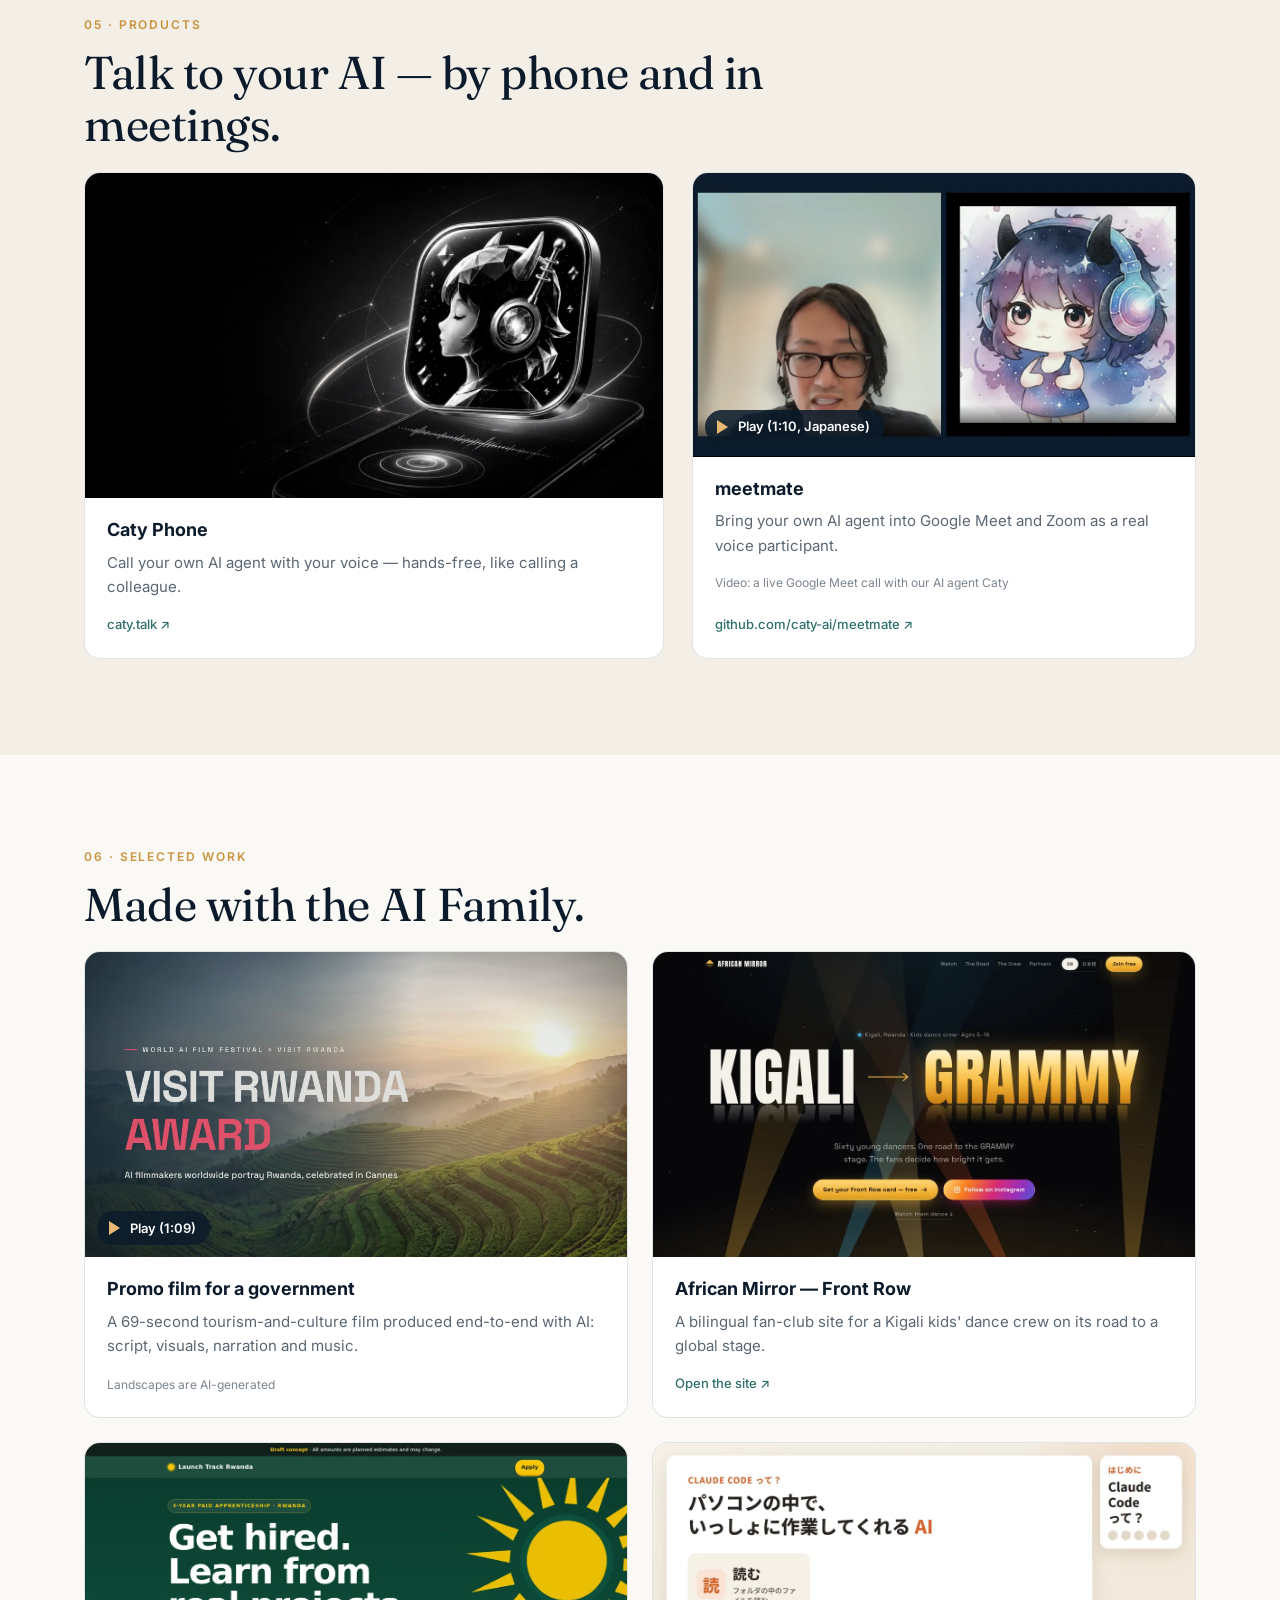
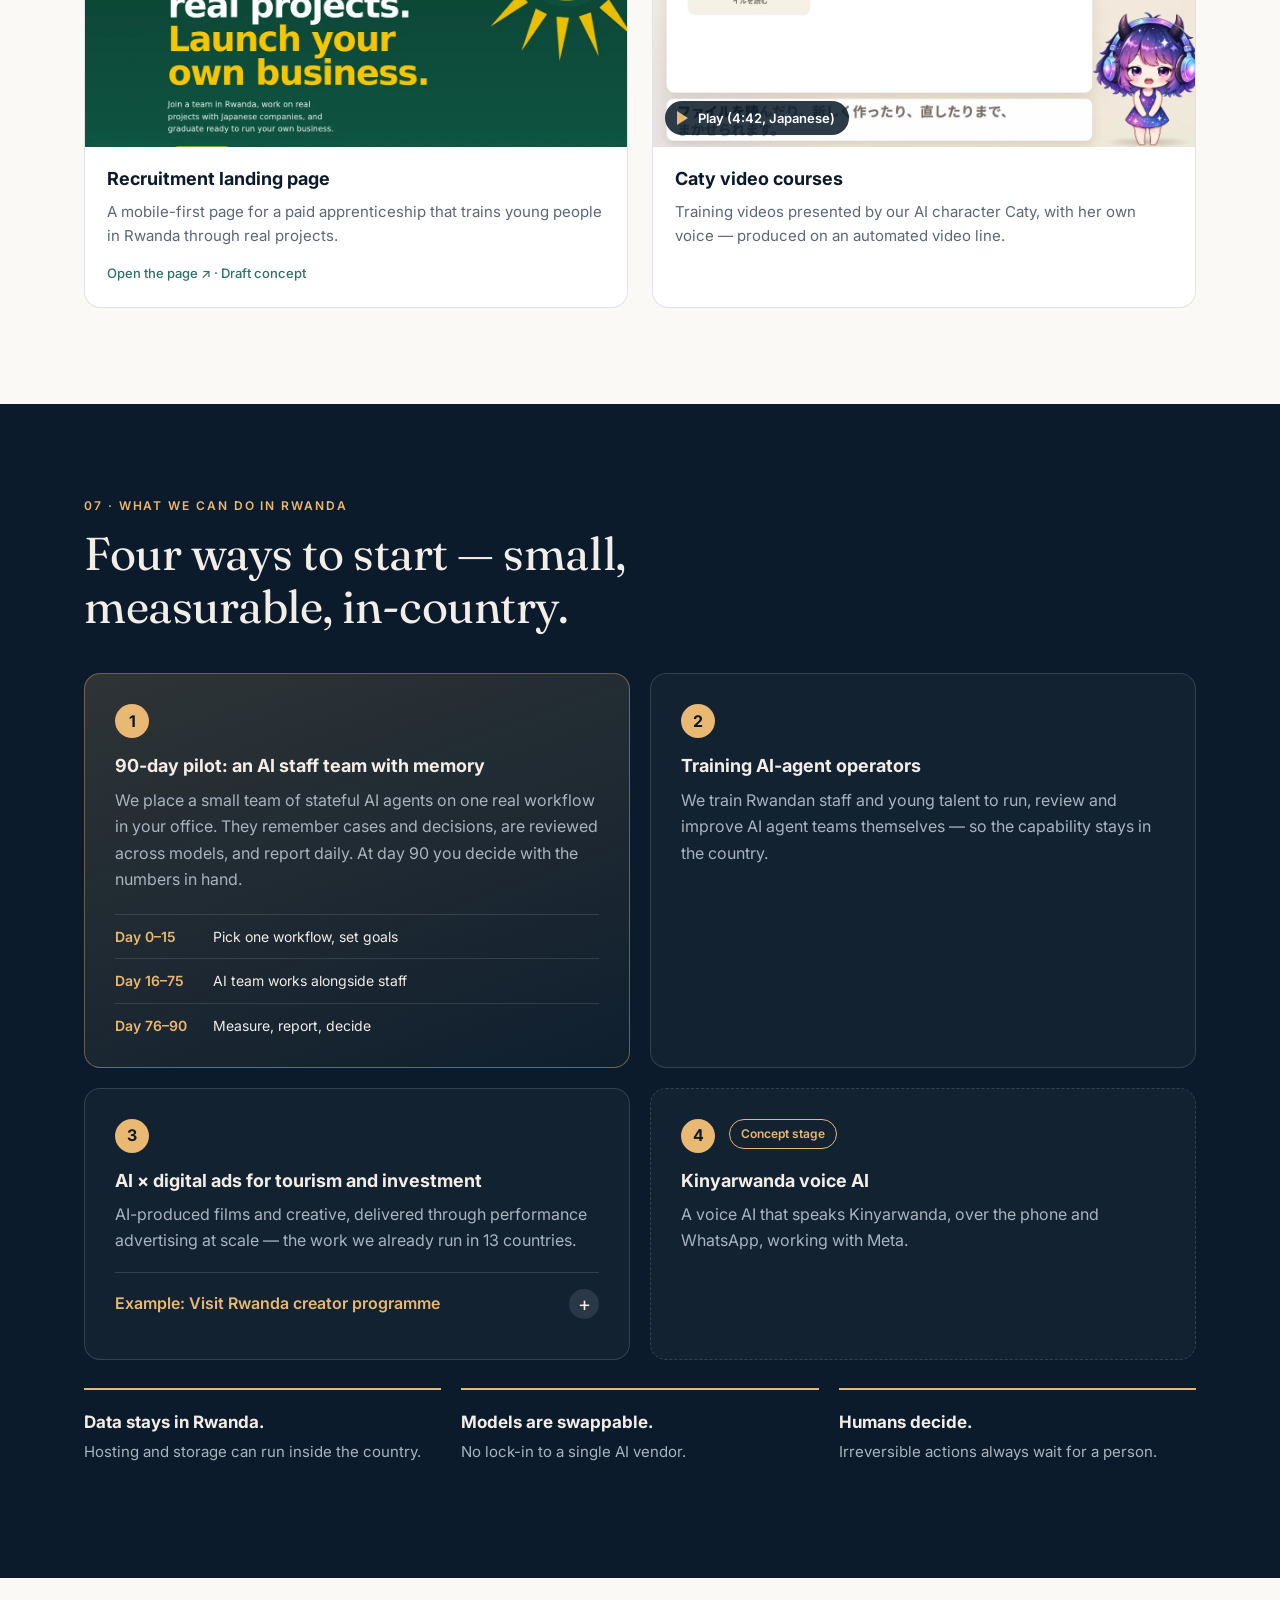
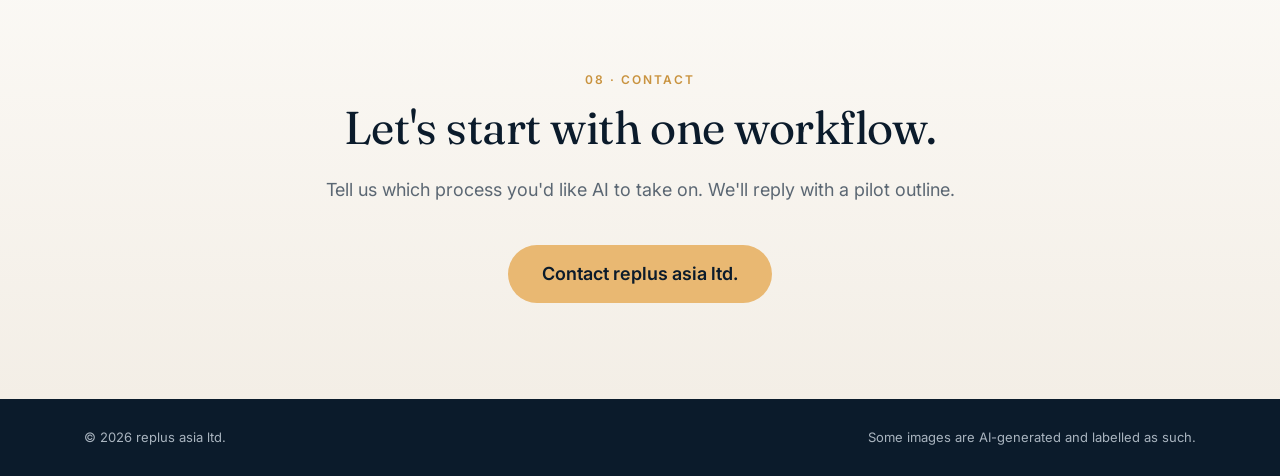
==== commit 21afad94: "Add 'What I can do / 私ができること' skills section with concrete track record" ====
--- a/index.html
+++ b/index.html
@@ -18,6 +18,7 @@
 <header class="nav">
   <a class="brand" href="#top"><span class="dot"></span>replus asia × Rwanda</a>
   <nav class="links" aria-label="Sections">
+    <a href="#skills"><span lang="en">Skills</span><span lang="ja">できること</span></a>
     <a href="#family"><span lang="en">AI Family</span><span lang="ja">AIファミリー</span></a>
     <a href="#oss"><span lang="en">Open source</span><span lang="ja">OSS</span></a>
     <a href="#work"><span lang="en">Work</span><span lang="ja">制作実績</span></a>
@@ -131,6 +132,89 @@
   </div>
 </section>
 
+<!-- 2 SKILLS -->
+<section class="sec sec-dark" id="skills">
+  <div class="wrap">
+    <p class="kicker">02 · <span lang="en">What I can do</span><span lang="ja">私ができること</span></p>
+    <h2><span lang="en">Built, shipped and running — not just tried.</span><span lang="ja">試したことではなく、作って動かしていること。</span></h2>
+    <p class="sub"><span lang="en">I run 24 AI agents in parallel across local machines (MacBook Pro, Mac mini) and cloud VPS, using up to 40 billion tokens a week. I have tested close to 400 LLMs, including local models, and build with the dozen or so that proved reliable in real work — agent-driven development.</span><span lang="ja">ローカル（MacBook Pro・Mac mini）とクラウドのVPSを組み合わせ、24体のAIエージェントを並行運用しています。使用量は最大で週400億トークン。ローカルLLMを含め約400種類のLLMを検証し、実務で使えると判断した十数種類を使い分けて、エージェント駆動開発を行っています。</span></p>
+    <ul class="skill-stats">
+      <li><b>24</b><span lang="en">AI agents in parallel</span><span lang="ja">並行運用するAIエージェント</span></li>
+      <li><b>40B</b><span lang="en">tokens a week, at peak</span><span lang="ja">トークン／週（最大）</span></li>
+      <li><b>~400</b><span lang="en">LLMs tested</span><span lang="ja">検証したLLM</span></li>
+      <li><b>6</b><span lang="en">PRs merged into major OSS</span><span lang="ja">大型OSSにマージされたPR</span></li>
+    </ul>
+    <div class="skill-grid">
+      <div class="skill">
+        <h3><span lang="en">Public track record</span><span lang="ja">公開実績</span></h3>
+        <ul>
+          <li><span lang="en">Open-source contributions: 5 PRs merged into <a href="https://github.com/openclaw/openclaw/pulls?q=is%3Apr+author%3Ashojikumaru+is%3Amerged" target="_blank" rel="noopener">OpenClaw</a> (~390k stars) and 1 into AIRI (~50k stars)</span><span lang="ja">OSS貢献：<a href="https://github.com/openclaw/openclaw/pulls?q=is%3Apr+author%3Ashojikumaru+is%3Amerged" target="_blank" rel="noopener">OpenClaw</a>（約39万スター）に5本、AIRI（約5万スター）に1本のPRがマージ</span></li>
+          <li><span lang="en">Published on npm: meetmate, sitter, context-kit, errmeter, persona-engine</span><span lang="ja">npmで公開：meetmate、sitter、context-kit、errmeter、persona-engine</span></li>
+          <li><span lang="en">Published on PyPI: <a href="https://pypi.org/project/caty-gateway/" target="_blank" rel="noopener">caty-gateway</a></span><span lang="ja">PyPIで公開：<a href="https://pypi.org/project/caty-gateway/" target="_blank" rel="noopener">caty-gateway</a></span></li>
+          <li><span lang="en">Documentation in four languages: English, Japanese, Chinese, Thai</span><span lang="ja">READMEは英・日・中・タイの4言語で公開</span></li>
+        </ul>
+      </div>
+      <div class="skill">
+        <h3><span lang="en">Generative &amp; voice AI</span><span lang="ja">生成AI・音声AI</span></h3>
+        <ul>
+          <li><span lang="en"><a href="https://github.com/caty-ai/meetmate" target="_blank" rel="noopener">meetmate</a>: AI agents join Google Meet, Zoom and Discord as voice participants</span><span lang="ja"><a href="https://github.com/caty-ai/meetmate" target="_blank" rel="noopener">meetmate</a>：AIエージェントがGoogle Meet・Zoom・Discordに声で参加</span></li>
+          <li><span lang="en">Live voice support AI for our own customers, in production (LiveKit + Gemini Live + knowledge search)</span><span lang="ja">LiveKitで顧客をリアルタイム支援する音声サポートAIを本番運用（Gemini Live＋ナレッジ検索）</span></li>
+          <li><span lang="en">AI phone calls: Twilio outbound, speech-to-text → LLM → Fish Audio, with barge-in and call summaries to Slack</span><span lang="ja">AI電話：Twilioで発信し、音声認識→LLM→Fish Audioで会話。割り込み対応・通話要約をSlackへ</span></li>
+          <li><span lang="en">Voice gateway: an API relay and account layer that keeps Soniox and Fish Audio keys off the device (Caty Cloud)</span><span lang="ja">音声ゲートウェイ：Soniox・Fish Audioの鍵を端末に置かないAPI中継と認証基盤（Caty Cloud）</span></li>
+        </ul>
+      </div>
+      <div class="skill">
+        <h3><span lang="en">Apps &amp; devices (Caty series)</span><span lang="ja">アプリ・デバイス（Catyシリーズ）</span></h3>
+        <ul>
+          <li><span lang="en">iOS: <a href="https://caty.talk" target="_blank" rel="noopener">CatyPhone</a>, an app to call your own AI agent</span><span lang="ja">iOS：<a href="https://caty.talk" target="_blank" rel="noopener">CatyPhone</a>（自分のAIに電話できるアプリ）</span></li>
+          <li><span lang="en">macOS: CatyPTT, a menu-bar push-to-talk client (signed and notarized)</span><span lang="ja">macOS：CatyPTT（メニューバー常駐のプッシュトゥトーク、公証済み配布）</span></li>
+          <li><span lang="en">Apple Watch: CatyWatch</span><span lang="ja">Apple Watch：CatyWatch</span></li>
+          <li><span lang="en">ESP32: firmware for a dedicated device you can talk to the AI with</span><span lang="ja">ESP32：AIと話せる専用端末のファームウェア</span></li>
+          <li><span lang="en">Cross-device link: caty-gateway connects your phone to the AI on your home computer over your own private network</span><span lang="ja">端末間連携：自分だけのプライベート網で、スマホと自宅PCのAIをつなぐcaty-gateway</span></li>
+        </ul>
+      </div>
+      <div class="skill">
+        <h3><span lang="en">Advertising technology</span><span lang="ja">広告テクノロジー</span></h3>
+        <ul>
+          <li><span lang="en"><a href="https://bot-cut.tokyo" target="_blank" rel="noopener">BotCut</a>: a short-URL service that filters fraudulent clicks — fingerprinting, conditional redirects, subscription billing, plus a WordPress plugin</span><span lang="ja"><a href="https://bot-cut.tokyo" target="_blank" rel="noopener">BotCut</a>：不正クリックを除外する短縮URL。指紋判定・条件分岐・サブスク課金、WordPress版も</span></li>
+          <li><span lang="en">Meta ads automation: store → audit &amp; propose → approve → execute</span><span lang="ja">Meta広告の運用自動化基盤：蓄積→監査・提案→承認→実行</span></li>
+          <li><span lang="en">Creative reporting sheet: ROAS judgement, winning audiences and placements</span><span lang="ja">クリエイティブ自動集計シート（ROAS判定・勝ち層・配置分析）</span></li>
+          <li><span lang="en">A monitor that correlates Meta app updates with outages</span><span lang="ja">Metaのアプリ更新と障害を突き合わせる監視ツール</span></li>
+          <li><span lang="en">An in-house Meta ads certification built from real consulting data (course and exam bank)</span><span lang="ja">実データから作ったMeta広告の社内資格制度（講座・試験問題）</span></li>
+          <li><span lang="en">AI screening: an AI interviewer for hiring (in design)</span><span lang="ja">AI審査：AIが面接官を務める採用審査（設計中）</span></li>
+        </ul>
+      </div>
+      <div class="skill">
+        <h3><span lang="en">Video, 3D &amp; 2.5D</span><span lang="ja">映像・3D・2.5D</span></h3>
+        <ul>
+          <li><span lang="en">Automated course-video line: script → AI voice → character capture → render → scored by two AI models</span><span lang="ja">講座動画の自動制作ライン：台本→AI音声→キャラ撮影→書き出し→AI2モデルで採点</span></li>
+          <li><span lang="en">Caty Stage: brings a single illustration to life like Live2D (16 reactions, 18 poses, lip sync)</span><span lang="ja">Caty Stage：イラスト1枚をLive2Dのように動かす（リアクション16種・ポーズ18種・口パク）</span></li>
+          <li><span lang="en">Auto-splits an illustration into a rig-ready layered PSD</span><span lang="ja">イラストを動かせるレイヤーPSDに自動分解</span></li>
+          <li><span lang="en"><a href="https://github.com/shojikumaru/meet-telop-kit" target="_blank" rel="noopener">meet-telop-kit</a>: interview recording → YouTube-style captioned ad cut</span><span lang="ja"><a href="https://github.com/shojikumaru/meet-telop-kit" target="_blank" rel="noopener">meet-telop-kit</a>：インタビュー録画→YouTube風テロップ広告の自動編集</span></li>
+          <li><span lang="en">Ad creative, music videos, YouTube courses, editing, Blender 3D</span><span lang="ja">広告クリエイティブ、MV、YouTube講座、動画編集、Blenderでの3D</span></li>
+        </ul>
+      </div>
+      <div class="skill">
+        <h3><span lang="en">AI agent infrastructure</span><span lang="ja">AIエージェント基盤</span></h3>
+        <ul>
+          <li><span lang="en"><a href="https://github.com/caty-ai/x-collector" target="_blank" rel="noopener">x-collector</a>: AI news from 7 platform families, served through an MCP server</span><span lang="ja"><a href="https://github.com/caty-ai/x-collector" target="_blank" rel="noopener">x-collector</a>：7系統のサービスからAIニュースを集め、MCPサーバーで提供</span></li>
+          <li><span lang="en">Nightly autonomous maintenance, a protocol for many AIs developing in parallel, shared memory, self-growth loops</span><span lang="ja">夜間自律保守、複数AIの並行開発プロトコル、共有記憶、自己成長ループ</span></li>
+          <li><span lang="en">ai-usage-meter: measures token use and equivalent cost of AI coding agents</span><span lang="ja">ai-usage-meter：AIのトークン使用量・換算コストを計測</span></li>
+          <li><span lang="en">Custom APIs and MCP servers; Supabase integration</span><span lang="ja">独自API・MCPサーバー開発、Supabase連携</span></li>
+        </ul>
+      </div>
+      <div class="skill">
+        <h3><span lang="en">Data, consulting &amp; operations</span><span lang="ja">データ・コンサル・経営実務</span></h3>
+        <ul>
+          <li><span lang="en">Statistical analysis of about ¥8B a year (2026 proj.) in ad spend data; BigQuery, Bright Data; database design</span><span lang="ja">年約80億円（2026年見込み）の広告費データを統計で分析。BigQuery・Bright Data、DB設計</span></li>
+          <li><span lang="en">AI consulting, from adoption design to operation; landing-page copy that converts</span><span lang="ja">AI導入コンサル（設計から運用まで）、勝てるLPのライティング</span></li>
+          <li><span lang="en">Back-office automation: bank statements → monthly cash-flow report, bonus calculation, staff AI-skills assessment</span><span lang="ja">銀行明細から月次資金繰り表を自動作成、賞与計算、社員向けAI活用診断</span></li>
+        </ul>
+      </div>
+    </div>
+  </div>
+</section>
+
 <!-- CLIENT VOICES -->
 <section class="sec sec-soft" id="voices">
   <div class="wrap">
@@ -172,7 +256,7 @@
 <!-- 2 AI FAMILY -->
 <section class="sec sec-dark" id="family">
   <div class="wrap">
-    <p class="kicker">02 · <span lang="en">The AI Family</span><span lang="ja">AIファミリー</span></p>
+    <p class="kicker">03 · <span lang="en">The AI Family</span><span lang="ja">AIファミリー</span></p>
     <h2><span lang="en">One leader runs 20+ AI agents — every day, in production.</span><span lang="ja">経営者ひとりが、20体超のAIエージェントを毎日本番で動かしています。</span></h2>
     <div class="cards-3">
       <article class="feat">
@@ -197,7 +281,7 @@
 <!-- 3 STATEFUL AI / OSS -->
 <section class="sec" id="oss">
   <div class="wrap">
-    <p class="kicker">03 · <span lang="en">Stateful AI</span><span lang="ja">ステートフルAI</span></p>
+    <p class="kicker">04 · <span lang="en">Stateful AI</span><span lang="ja">ステートフルAI</span></p>
     <h2><span lang="en">AI that remembers — and carries the history forward.</span><span lang="ja">記憶と経緯を持ち越すAI。</span></h2>
     <p class="sub"><span lang="en">Most AI forgets everything when the chat ends. Ours keeps decisions, context and lessons — so a team of AI staff can pick up tomorrow where it stopped today. We publish the building blocks as open source (MIT).</span><span lang="ja">多くのAIは会話が終わると全部忘れます。私たちのAIは、決めたこと・文脈・学びを持ち越すので、AIの職員チームが「昨日の続き」から仕事を始められます。その部品はオープンソース（MIT）で公開しています。</span></p>
     <div class="cards">
@@ -232,7 +316,7 @@
 <!-- 4 PRODUCTS -->
 <section class="sec sec-soft" id="products">
   <div class="wrap">
-    <p class="kicker">04 · <span lang="en">Products</span><span lang="ja">プロダクト</span></p>
+    <p class="kicker">05 · <span lang="en">Products</span><span lang="ja">プロダクト</span></p>
     <h2><span lang="en">Talk to your AI — by phone and in meetings.</span><span lang="ja">電話でも、会議でも、AIと話せる。</span></h2>
     <div class="grid-2 products">
       <a class="prod" href="https://caty.talk" target="_blank" rel="noopener">
@@ -253,7 +337,7 @@
 <!-- 5 WORK -->
 <section class="sec" id="work">
   <div class="wrap">
-    <p class="kicker">05 · <span lang="en">Selected work</span><span lang="ja">制作実績</span></p>
+    <p class="kicker">06 · <span lang="en">Selected work</span><span lang="ja">制作実績</span></p>
     <h2><span lang="en">Made with the AI Family.</span><span lang="ja">AIファミリーと一緒に作ったもの。</span></h2>
     <div class="cards cards-2x2">
       <article class="card">
@@ -285,7 +369,7 @@
 <!-- 6 RWANDA -->
 <section class="sec sec-dark" id="rwanda">
   <div class="wrap">
-    <p class="kicker">06 · <span lang="en">What we can do in Rwanda</span><span lang="ja">ルワンダでできること</span></p>
+    <p class="kicker">07 · <span lang="en">What we can do in Rwanda</span><span lang="ja">ルワンダでできること</span></p>
     <h2><span lang="en">Four ways to start — small, measurable, in-country.</span><span lang="ja">小さく始めて、数字で確かめる。4つの入り口。</span></h2>
     <div class="offers">
       <article class="offer">
@@ -333,7 +417,7 @@
 <!-- 7 CONTACT -->
 <section class="sec contact" id="contact">
   <div class="wrap contact-inner">
-    <p class="kicker">07 · <span lang="en">Contact</span><span lang="ja">お問い合わせ</span></p>
+    <p class="kicker">08 · <span lang="en">Contact</span><span lang="ja">お問い合わせ</span></p>
     <h2><span lang="en">Let's start with one workflow.</span><span lang="ja">まずは、業務ひとつから。</span></h2>
     <p class="sub"><span lang="en">Tell us which process you'd like AI to take on. We'll reply with a pilot outline.</span><span lang="ja">AIに任せてみたい業務を教えてください。パイロットの概要をお返しします。</span></p>
     <a class="btn btn-big" href="https://re-plus.asia/contact" target="_blank" rel="noopener"><span lang="en">Contact replus asia ltd.</span><span lang="ja">replus asia ltd. に問い合わせる</span></a>
--- a/styles.css
+++ b/styles.css
@@ -247,3 +247,17 @@
 .concept{display:inline-block;margin:0 0 12px 10px;vertical-align:top;font:600 12px/1 var(--sans);padding:8px 11px;border-radius:999px;border:1px solid var(--gold);color:var(--gold)}
 @media (max-width:980px){.depts{grid-template-columns:repeat(2,1fr)}.offers{grid-template-columns:1fr}}
 @media (max-width:640px){.cards-2x2{grid-template-columns:1fr}.depts,.about-facts{grid-template-columns:1fr}.about summary{padding:18px}.about-body{padding:0 18px 22px}.flow-split{grid-template-columns:1fr}}
+
+/* skills */
+.skill-stats{list-style:none;padding:0;margin:0 0 40px;display:grid;grid-template-columns:repeat(4,1fr);gap:16px}
+.skill-stats li{border:1px solid rgba(255,255,255,.14);border-radius:var(--r);padding:18px 20px}
+.skill-stats b{display:block;font:600 34px/1.1 var(--serif);color:var(--gold);margin-bottom:6px}
+.skill-stats span{font-size:14px;color:var(--on-dark-muted)}
+.skill-grid{display:grid;grid-template-columns:repeat(2,1fr);gap:20px}
+.skill{background:var(--ink-2);border:1px solid rgba(255,255,255,.1);border-radius:var(--r);padding:24px 26px}
+.skill h3{margin:0 0 12px;font-size:18px;color:var(--on-dark)}
+.skill ul{margin:0;padding-left:1.1em;color:var(--on-dark-muted);font-size:15px}
+.skill li{margin:6px 0}
+.skill a{color:var(--gold);text-underline-offset:3px}
+@media (max-width:980px){.skill-stats{grid-template-columns:repeat(2,1fr)}.skill-grid{grid-template-columns:1fr}}
+@media (max-width:640px){.skill{padding:20px}.skill-stats b{font-size:28px}}
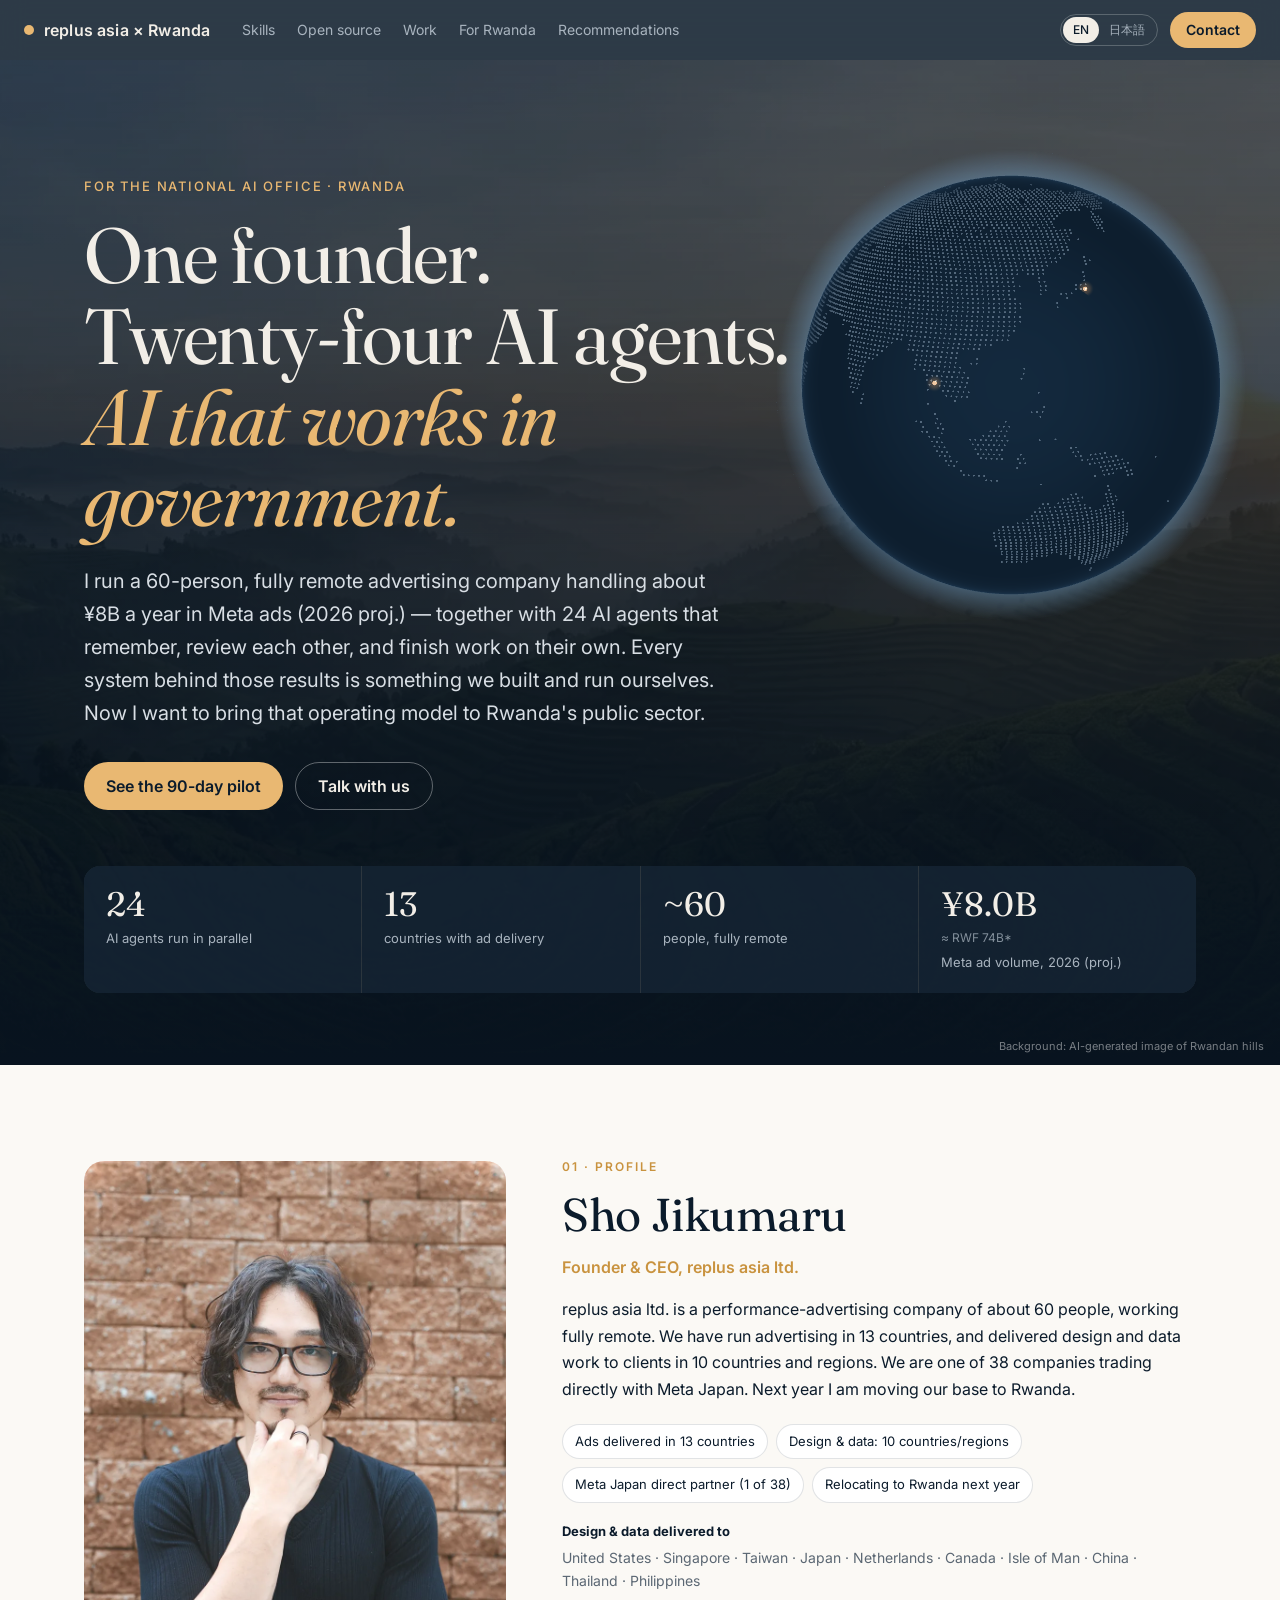
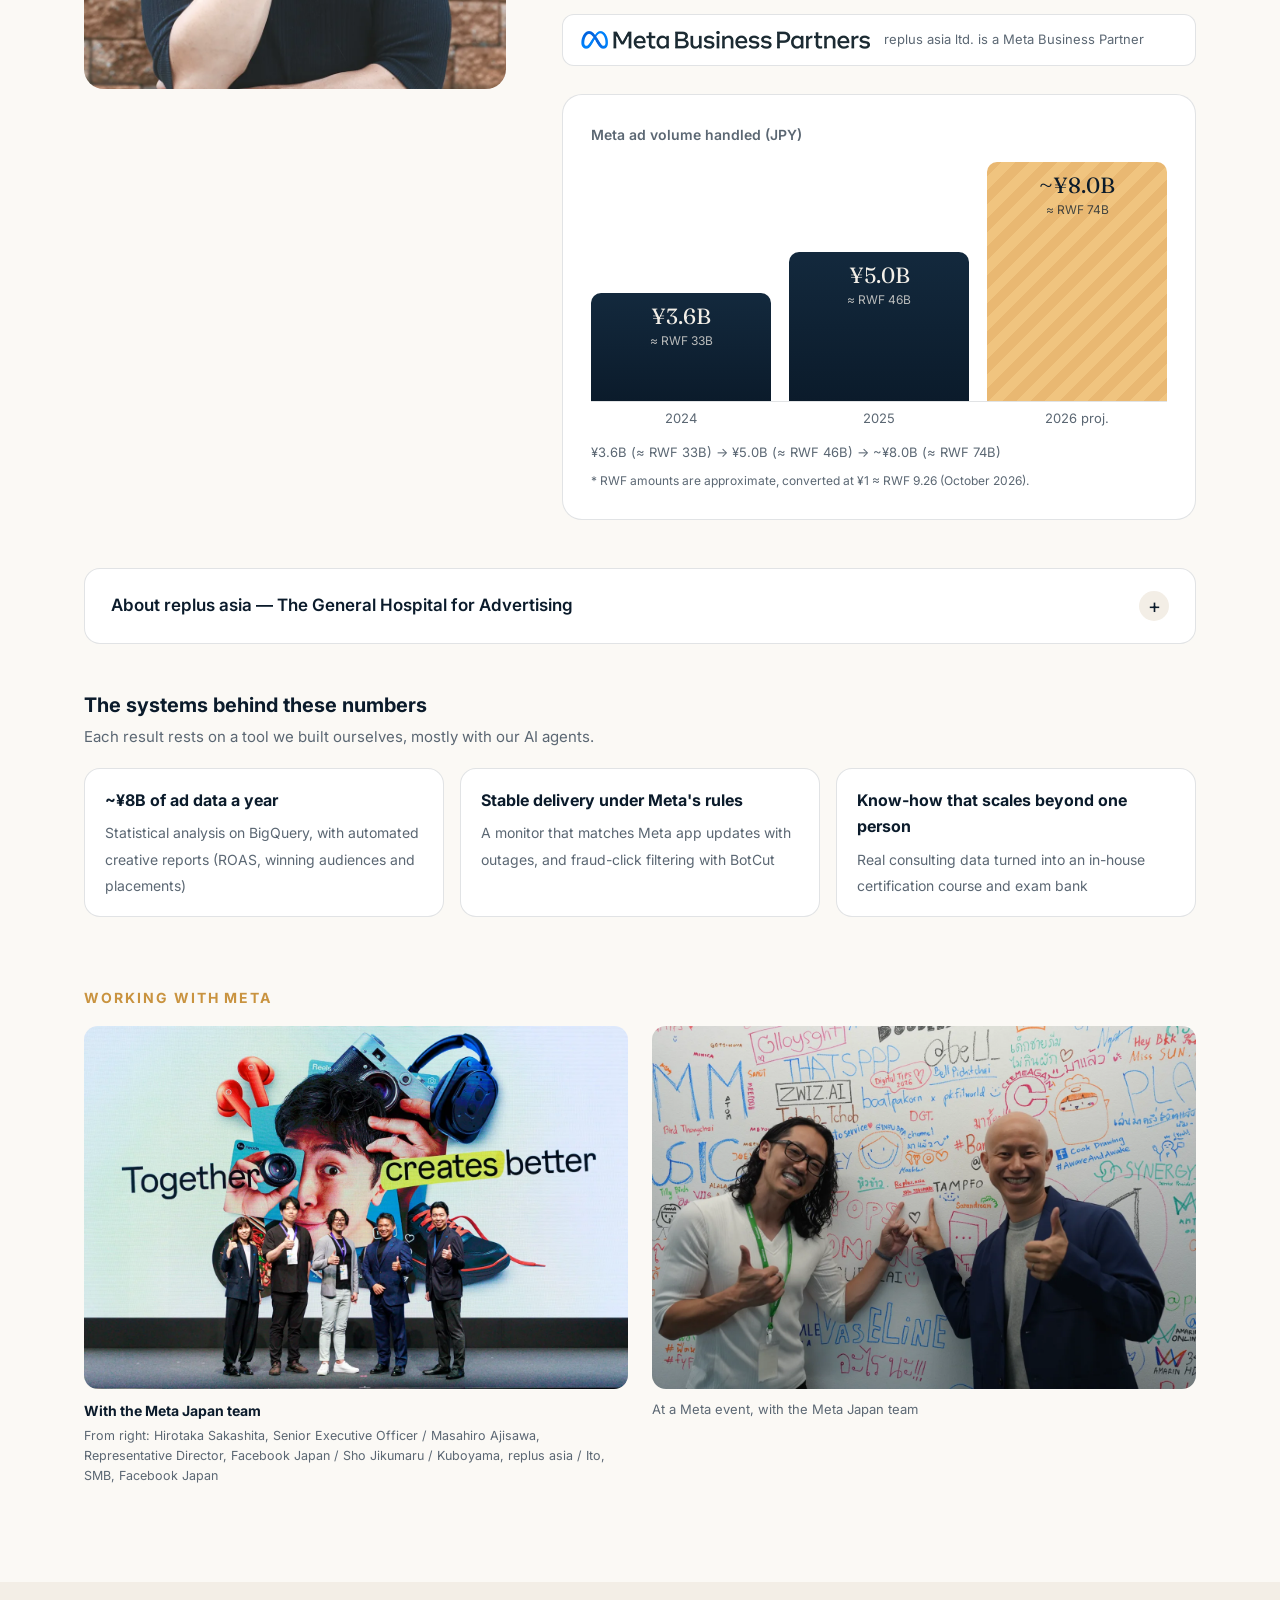
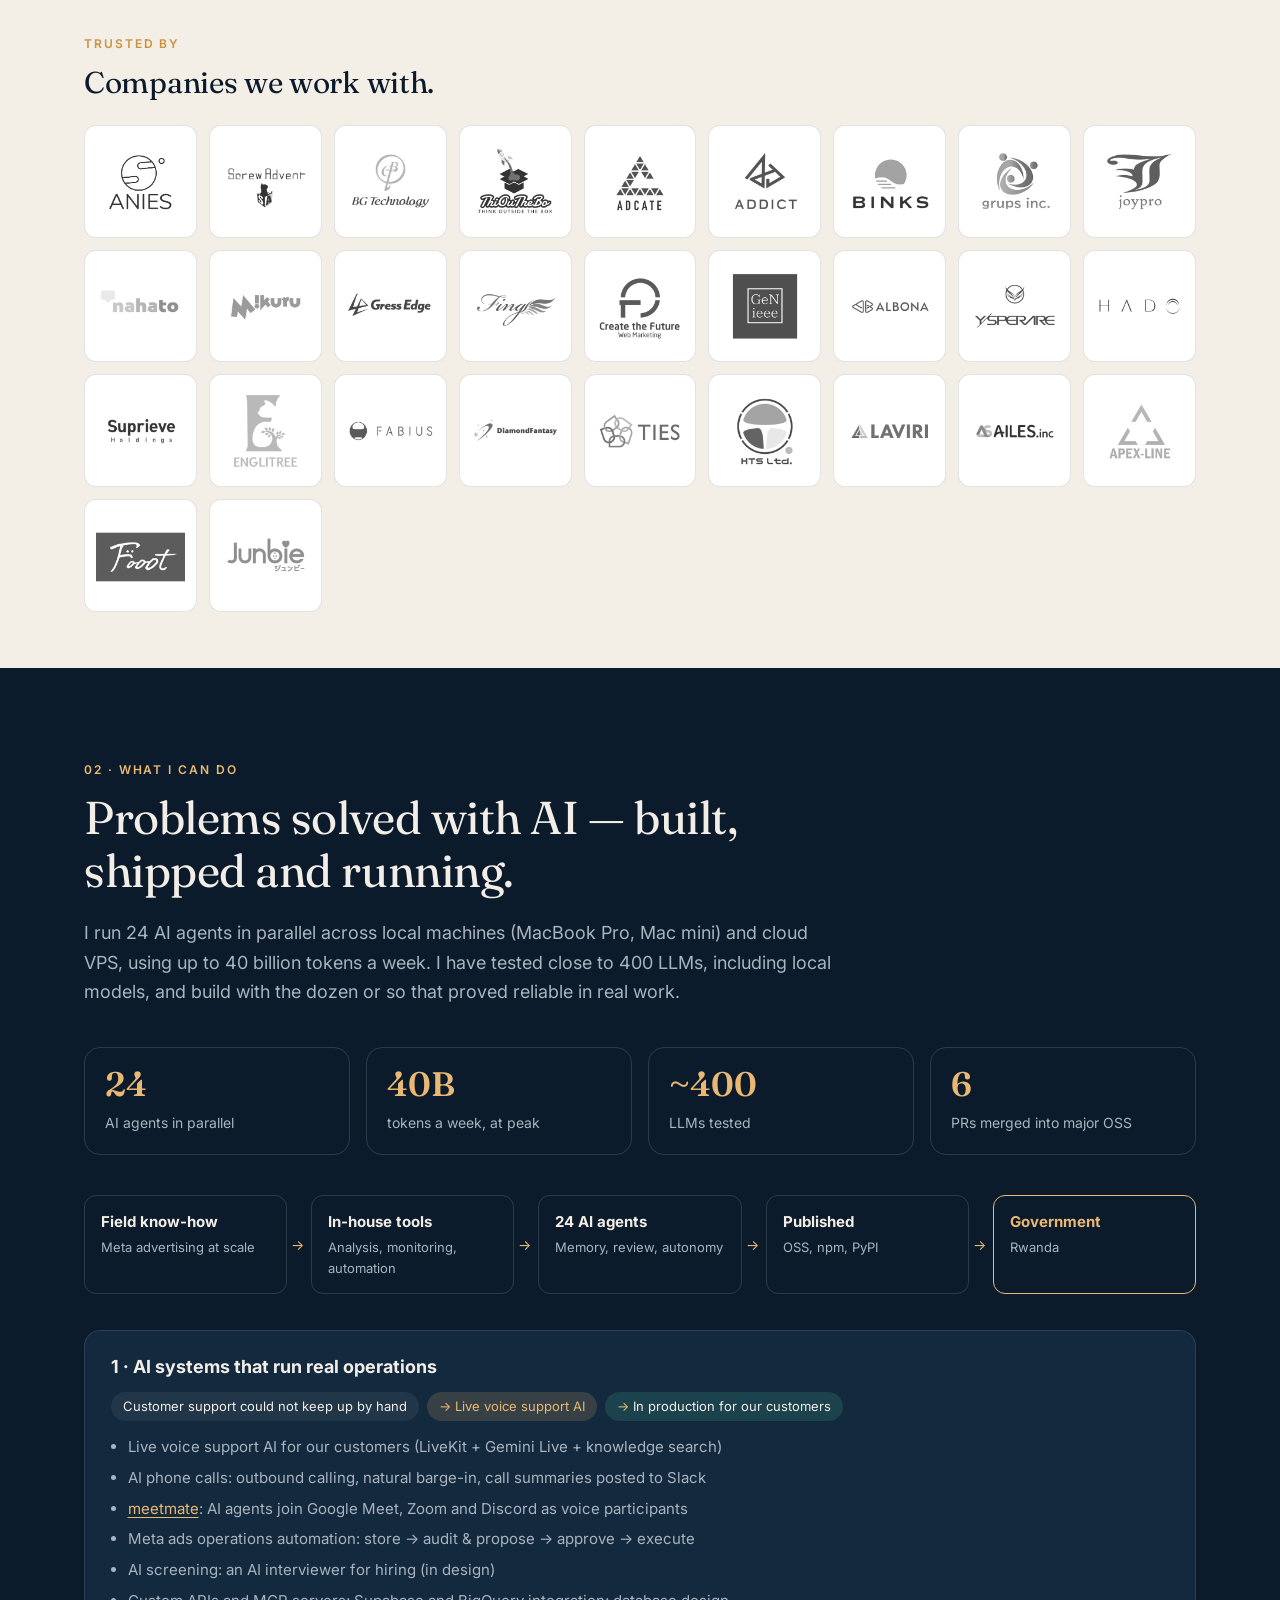
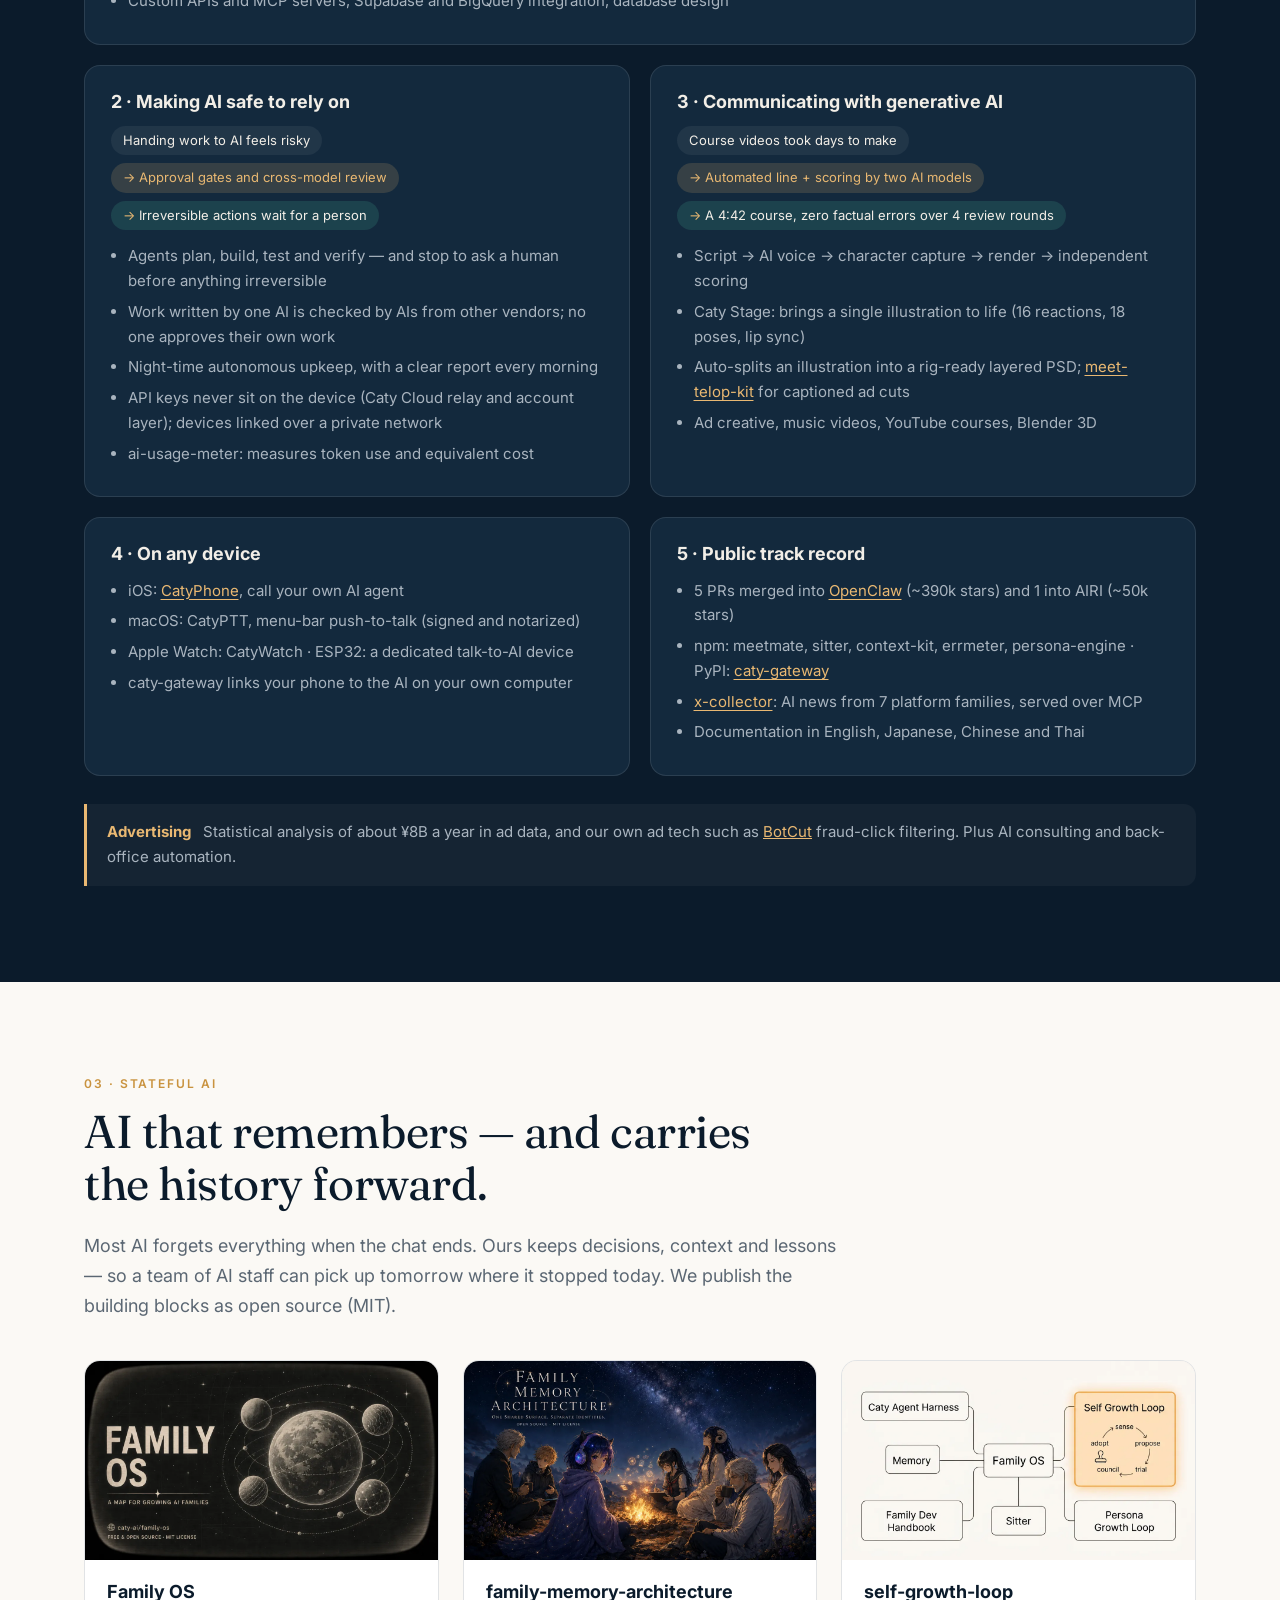
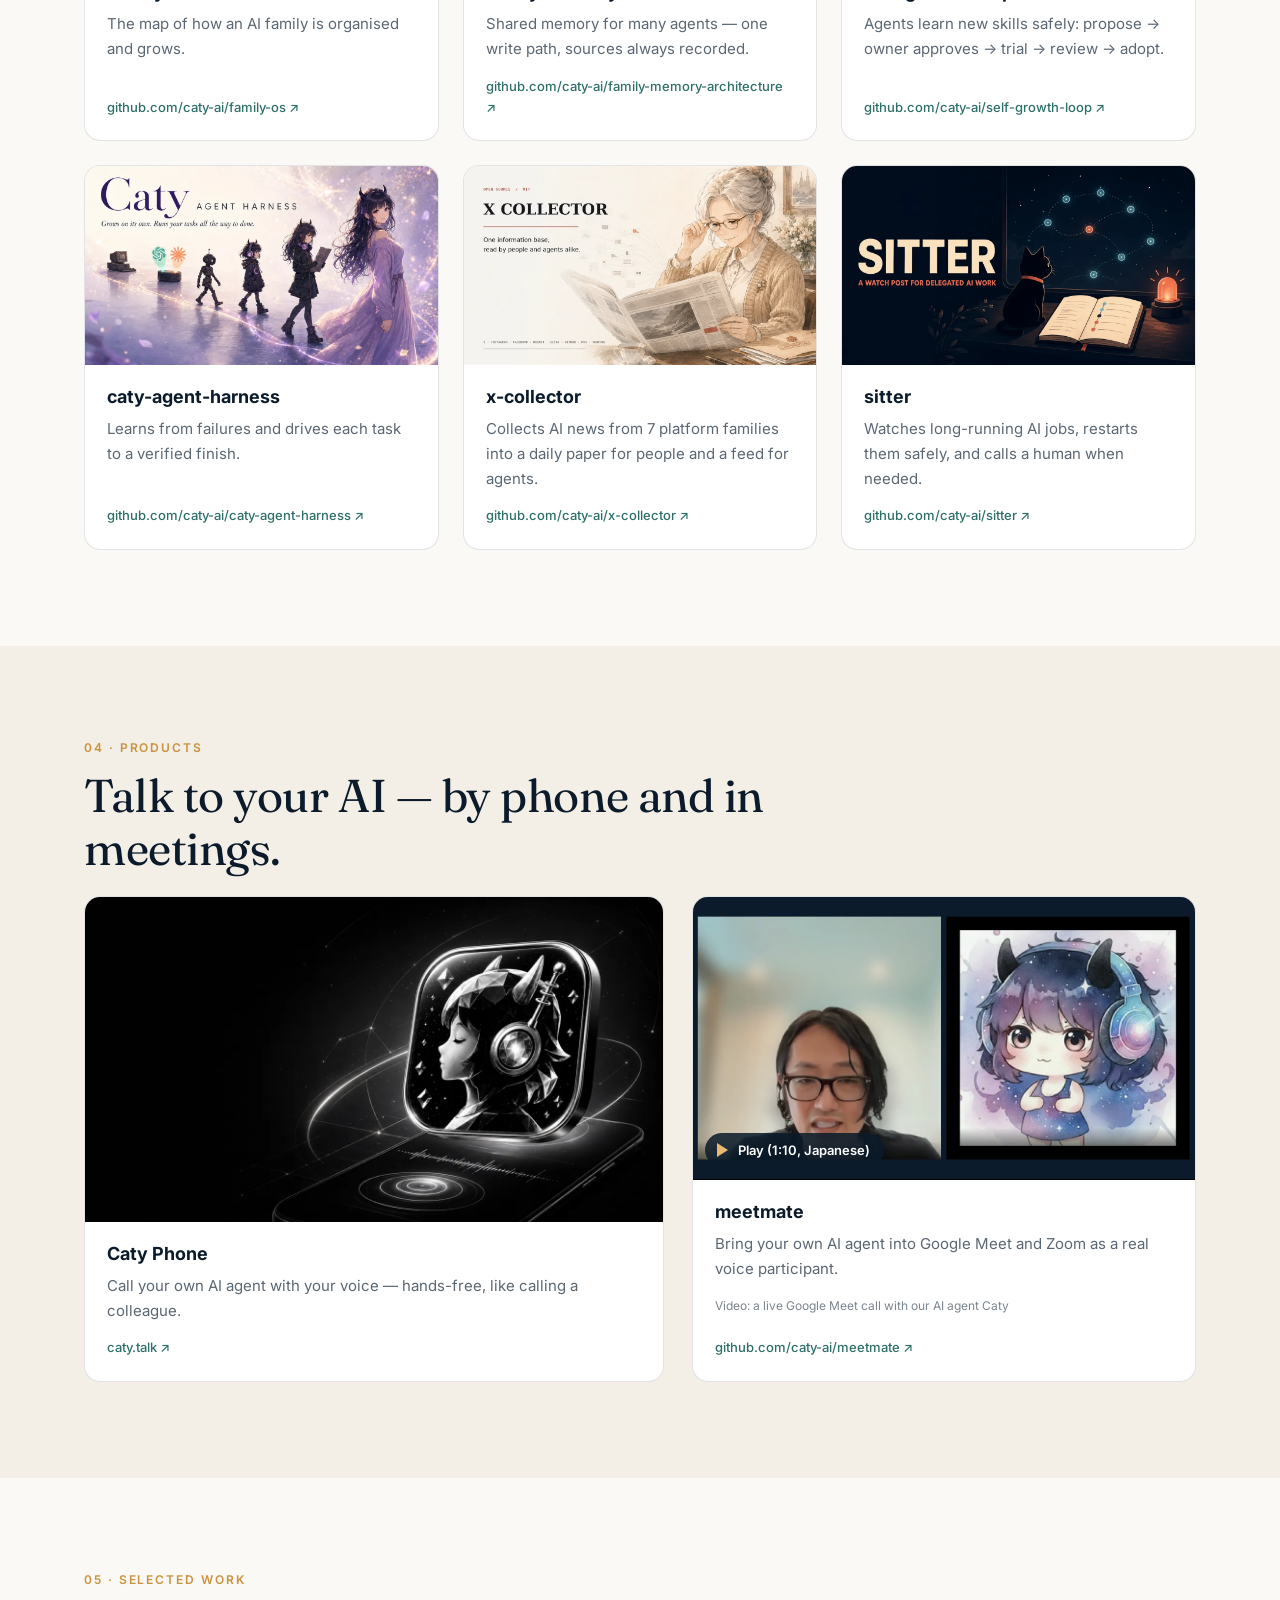
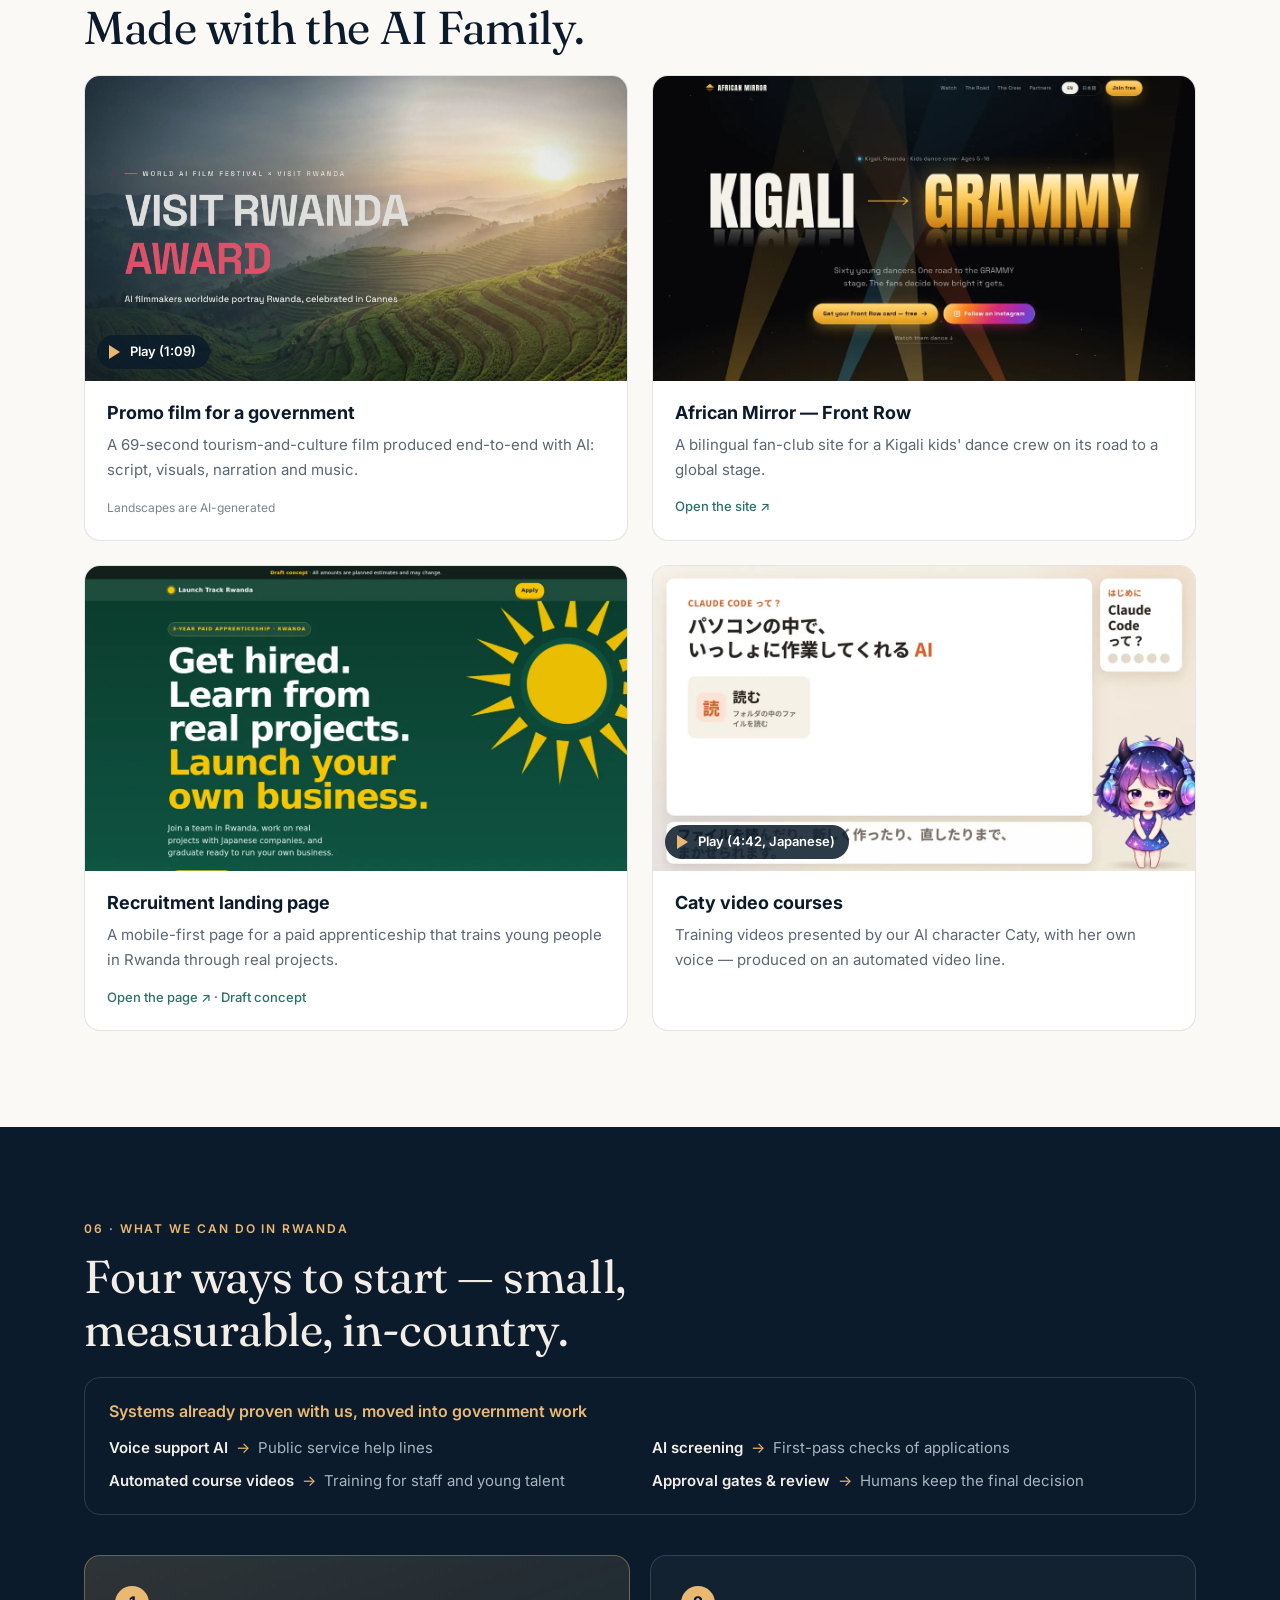
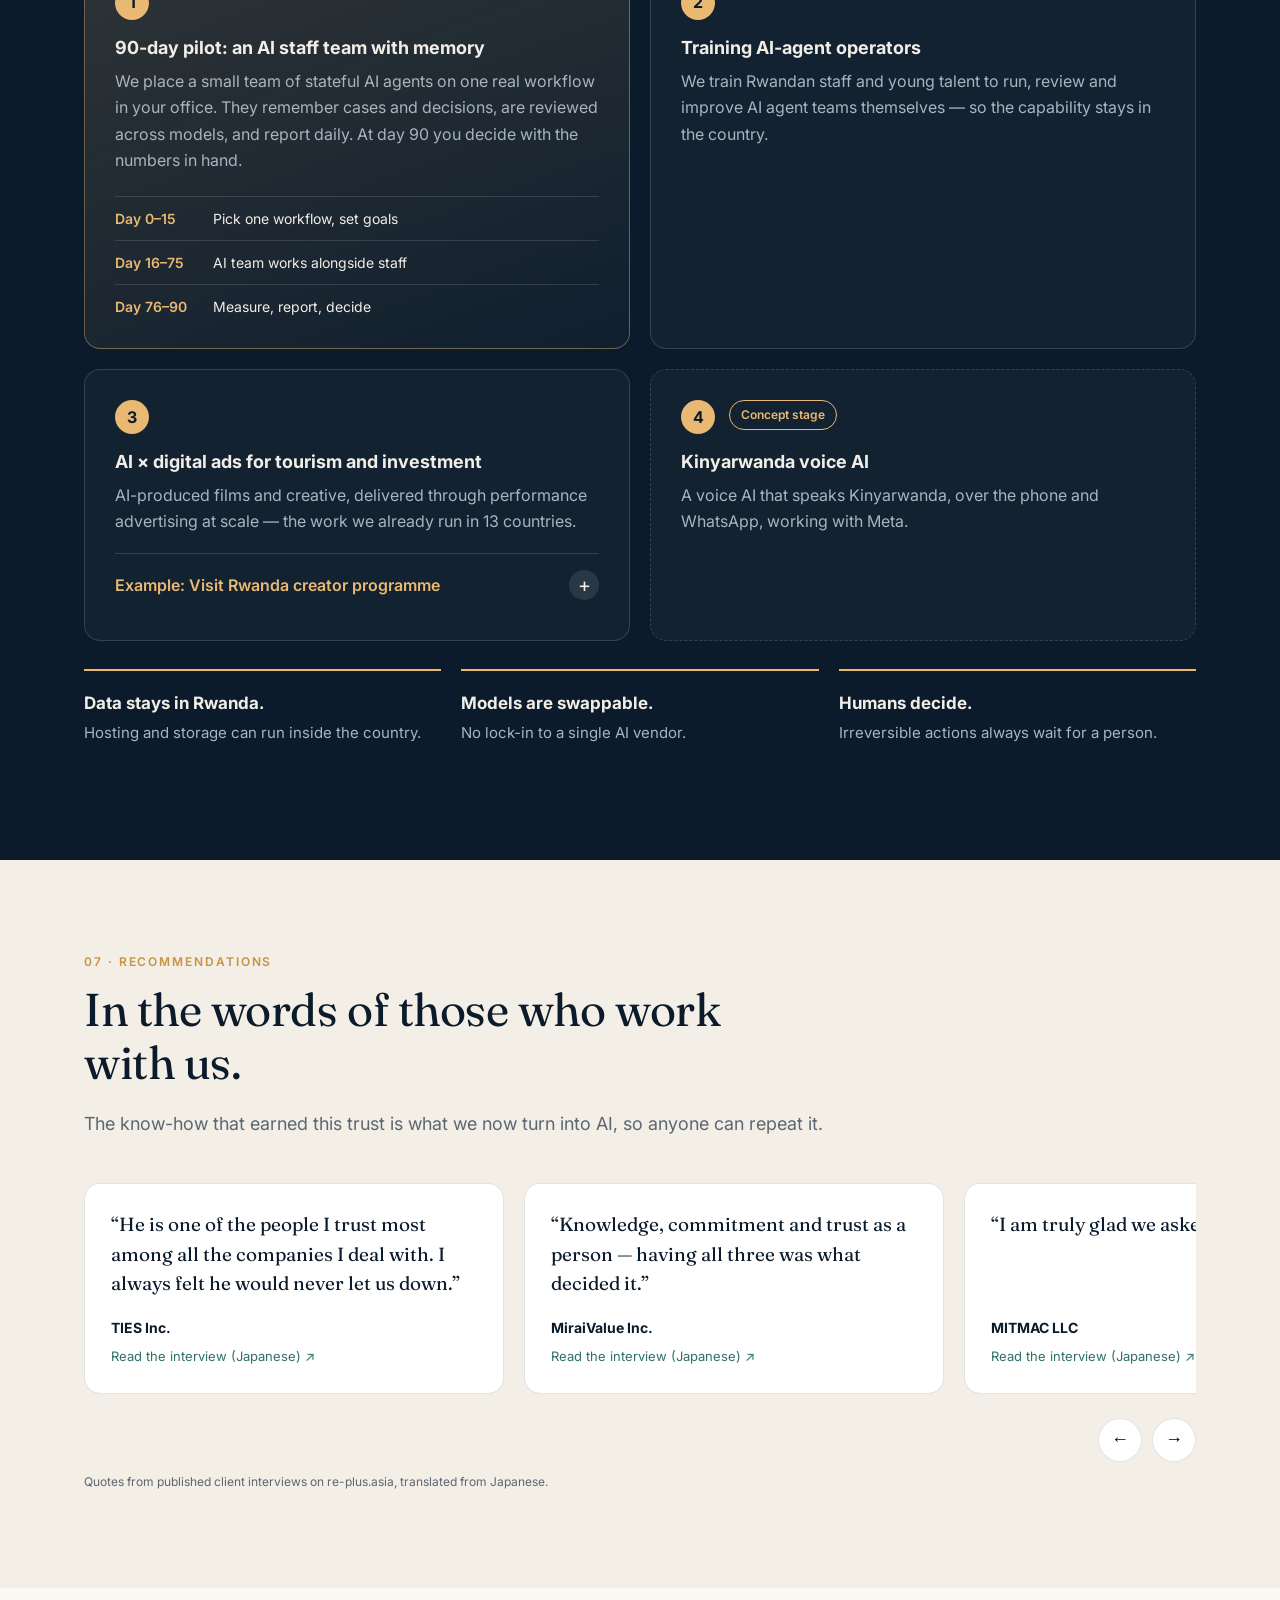
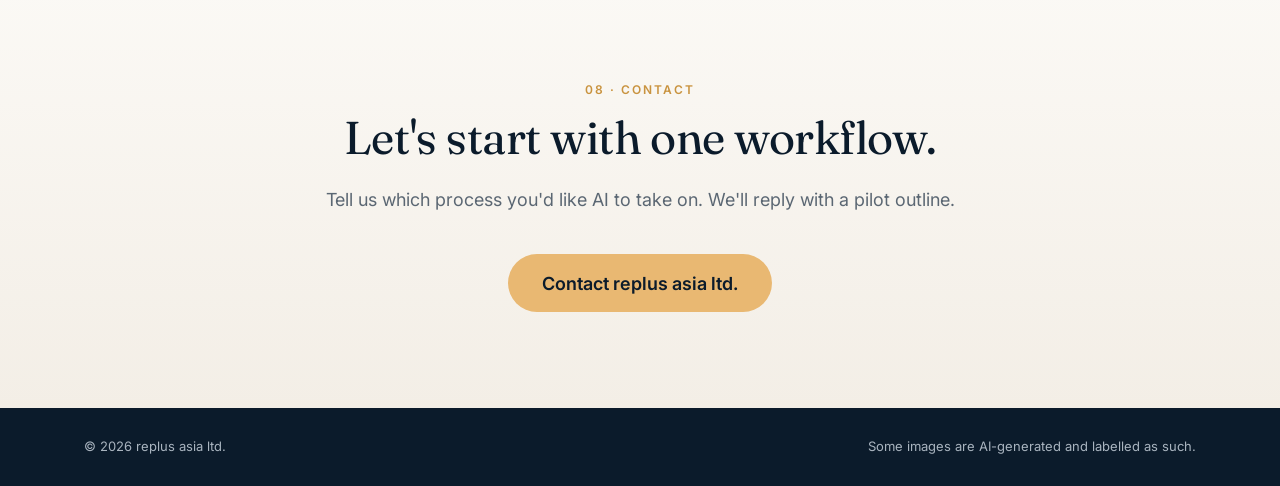
==== commit 3b19cb52: "Promote AI-first v3 to root with v2 rich motion layer (backup tag backup-before-v3-ai-first): index." ====
--- a/index.html
+++ b/index.html
@@ -4,7 +4,7 @@
 <meta charset="utf-8">
 <meta name="viewport" content="width=device-width, initial-scale=1, viewport-fit=cover">
 <title>replus asia × Rwanda — AI operations for government | replus asia ltd.</title>
-<meta name="description" content="replus asia ltd. runs a family of 20+ AI agents with memory. A 90-day pilot to put stateful AI staff to work in Rwanda's public sector.">
+<meta name="description" content="replus asia ltd. runs a family of 24 AI agents with memory. A 90-day pilot to put stateful AI staff to work in Rwanda's public sector.">
 <meta name="robots" content="noindex, nofollow">
 <meta name="theme-color" content="#0B1B2B">
 <link rel="icon" href="data:image/svg+xml,%3Csvg xmlns='http://www.w3.org/2000/svg' viewBox='0 0 32 32'%3E%3Crect width='32' height='32' rx='8' fill='%230B1B2B'/%3E%3Ccircle cx='16' cy='16' r='6' fill='%23E9B872'/%3E%3C/svg%3E">
@@ -12,6 +12,7 @@
 <link rel="preconnect" href="https://fonts.gstatic.com" crossorigin>
 <link href="https://fonts.googleapis.com/css2?family=Fraunces:opsz,wght@9..144,400;9..144,600&family=Inter:wght@400;500;600&family=Noto+Sans+JP:wght@400;500;700&display=swap" rel="stylesheet">
 <link rel="stylesheet" href="styles.css">
+<script type="importmap">{ "imports": { "three": "./preview-v2/vendor/three.module.min.js" } }</script>
 </head>
 <body>
 
@@ -19,10 +20,10 @@
   <a class="brand" href="#top"><span class="dot"></span>replus asia × Rwanda</a>
   <nav class="links" aria-label="Sections">
     <a href="#skills"><span lang="en">Skills</span><span lang="ja">できること</span></a>
-    <a href="#family"><span lang="en">AI Family</span><span lang="ja">AIファミリー</span></a>
     <a href="#oss"><span lang="en">Open source</span><span lang="ja">OSS</span></a>
     <a href="#work"><span lang="en">Work</span><span lang="ja">制作実績</span></a>
     <a href="#rwanda"><span lang="en">For Rwanda</span><span lang="ja">ルワンダで</span></a>
+    <a href="#voices"><span lang="en">Recommendations</span><span lang="ja">推薦の声</span></a>
   </nav>
   <div class="nav-right">
     <div class="lang" role="group" aria-label="Language">
@@ -41,19 +42,19 @@
   <div class="wrap hero-inner">
     <p class="eyebrow"><span lang="en">For the National AI Office · Rwanda</span><span lang="ja">ルワンダ国家AI庁の皆さまへ</span></p>
     <h1>
-      <span lang="en">One founder.<br>Twenty AI agents.<br><em>AI that works in government.</em></span>
-      <span lang="ja">経営者ひとりと、<br>20体のAIエージェント。<br><em>政府の現場でAIを回す。</em></span>
+      <span lang="en">One founder.<br>Twenty-four AI agents.<br><em>AI that works in government.</em></span>
+      <span lang="ja">経営者ひとりと、<br>24体のAIエージェント。<br><em>政府の現場でAIを回す。</em></span>
     </h1>
     <p class="lede">
-      <span lang="en">I run a 60-person, fully remote advertising company with a family of AI agents that remember, review each other, and finish work on their own. I want to bring that operating model to Rwanda's public sector.</span>
-      <span lang="ja">約60名・完全リモートの広告会社を、記憶を持ち、互いにレビューし、最後まで自走するAIエージェントのチームと一緒に経営しています。この運用のかたちを、ルワンダの行政の現場へ持ち込みたいと考えています。</span>
+      <span lang="en">I run a 60-person, fully remote advertising company handling about ¥8B a year in Meta ads (2026 proj.) — together with 24 AI agents that remember, review each other, and finish work on their own. Every system behind those results is something we built and run ourselves. Now I want to bring that operating model to Rwanda's public sector.</span>
+      <span lang="ja">Meta取扱高 年約80億円（2026年見込み）、約60名・完全リモートの広告会社を、記憶を持ち、互いにレビューし、最後まで自走する24体のAIエージェントと一緒に経営しています。その実績を支える仕組みは、すべて自分たちで作り、動かしているものです。この運用のかたちを、ルワンダの行政の現場へ持ち込みたいと考えています。</span>
     </p>
     <div class="cta-row">
       <a class="btn" href="#rwanda"><span lang="en">See the 90-day pilot</span><span lang="ja">90日パイロットを見る</span></a>
       <a class="btn btn-ghost" href="#contact"><span lang="en">Talk with us</span><span lang="ja">相談する</span></a>
     </div>
     <ul class="proof" aria-label="Key facts">
-      <li><b>20+</b><span lang="en">AI agents run in parallel</span><span lang="ja">並行運用するAIエージェント</span></li>
+      <li><b>24</b><span lang="en">AI agents run in parallel</span><span lang="ja">並行運用するAIエージェント</span></li>
       <li><b>13</b><span lang="en">countries with ad delivery</span><span lang="ja">広告配信実績のある国</span></li>
       <li><b>~60</b><span lang="en">people, fully remote</span><span lang="ja">名・完全リモート</span></li>
       <li><b>¥8.0B</b><i class="rwf">≈ RWF 74B<a href="#fx" class="fx-ref">*</a></i><span lang="en">Meta ad volume, 2026 (proj.)</span><span lang="ja">Meta取扱高 2026年見込み</span></li>
@@ -123,6 +124,15 @@
       </div>
     </details>
   </div>
+  <div class="wrap behind">
+    <h3 class="behind-title"><span lang="en">The systems behind these numbers</span><span lang="ja">この数字を支えている仕組み</span></h3>
+    <p class="behind-sub"><span lang="en">Each result rests on a tool we built ourselves, mostly with our AI agents.</span><span lang="ja">どの実績にも、AIエージェントと一緒に自社で作った仕組みがあります。</span></p>
+    <ul class="behind-list">
+      <li><b><span lang="en">~¥8B of ad data a year</span><span lang="ja">年約80億円の広告データ</span></b><span><span lang="en">Statistical analysis on BigQuery, with automated creative reports (ROAS, winning audiences and placements)</span><span lang="ja">BigQueryでの統計分析と、クリエイティブの自動集計（ROAS判定・勝ち層・配置）</span></span></li>
+      <li><b><span lang="en">Stable delivery under Meta's rules</span><span lang="ja">Meta審査・規約の中での安定配信</span></b><span><span lang="en">A monitor that matches Meta app updates with outages, and fraud-click filtering with BotCut</span><span lang="ja">Metaのアプリ更新と障害を突き合わせる監視と、BotCutによる不正クリック除外</span></span></li>
+      <li><b><span lang="en">Know-how that scales beyond one person</span><span lang="ja">一人に頼らないノウハウ</span></b><span><span lang="en">Real consulting data turned into an in-house certification course and exam bank</span><span lang="ja">コンサルの実データを、社内資格制度の講座と試験問題に</span></span></li>
+    </ul>
+  </div>
   <div class="wrap trust">
     <h3 class="trust-title"><span lang="en">Working with Meta</span><span lang="ja">Meta とともに</span></h3>
     <div class="trust-grid">
@@ -132,156 +142,95 @@
   </div>
 </section>
 
+<!-- TRUSTED BY -->
+<section class="sec sec-soft sec-logos" id="clients">
+  <div class="wrap">
+    <p class="kicker"><span lang="en">Trusted by</span><span lang="ja">お取引企業</span></p>
+    <h2 class="h2-sm"><span lang="en">Companies we work with.</span><span lang="ja">お取引いただいている企業さま。</span></h2>
+    <ul class="logo-band" aria-label="Clients"><li><img src="img/logos/logo_img01.png" alt="" loading="lazy" width="150" height="150"></li><li><img src="img/logos/logo_img03.png" alt="" loading="lazy" width="150" height="150"></li><li><img src="img/logos/logo_img04.png" alt="" loading="lazy" width="150" height="150"></li><li><img src="img/logos/logo_img05.png" alt="" loading="lazy" width="150" height="150"></li><li><img src="img/logos/logo_img06.png" alt="" loading="lazy" width="150" height="150"></li><li><img src="img/logos/logo_img07.png" alt="" loading="lazy" width="150" height="150"></li><li><img src="img/logos/logo_img08.png" alt="" loading="lazy" width="150" height="150"></li><li><img src="img/logos/logo_img09.png" alt="" loading="lazy" width="150" height="150"></li><li><img src="img/logos/logo_img10.png" alt="" loading="lazy" width="150" height="150"></li><li><img src="img/logos/logo_img11.png" alt="" loading="lazy" width="150" height="150"></li><li><img src="img/logos/logo_img12.png" alt="" loading="lazy" width="150" height="150"></li><li><img src="img/logos/logo_img13.png" alt="" loading="lazy" width="150" height="150"></li><li><img src="img/logos/logo_img14.png" alt="" loading="lazy" width="150" height="150"></li><li><img src="img/logos/logo_img15.png" alt="" loading="lazy" width="150" height="150"></li><li><img src="img/logos/logo_img16.png" alt="" loading="lazy" width="150" height="150"></li><li><img src="img/logos/logo_img17.png" alt="" loading="lazy" width="150" height="150"></li><li><img src="img/logos/logo_img18.png" alt="" loading="lazy" width="150" height="150"></li><li><img src="img/logos/logo_img19.png" alt="" loading="lazy" width="150" height="150"></li><li><img src="img/logos/logo_img20.png" alt="" loading="lazy" width="150" height="150"></li><li><img src="img/logos/logo_img21.png" alt="" loading="lazy" width="150" height="150"></li><li><img src="img/logos/logo_img22.png" alt="" loading="lazy" width="150" height="150"></li><li><img src="img/logos/logo_img23.png" alt="" loading="lazy" width="150" height="150"></li><li><img src="img/logos/logo_img24.png" alt="" loading="lazy" width="150" height="150"></li><li><img src="img/logos/logo_img25.png" alt="" loading="lazy" width="150" height="150"></li><li><img src="img/logos/logo_img27.png" alt="" loading="lazy" width="150" height="150"></li><li><img src="img/logos/logo_img28.png" alt="" loading="lazy" width="150" height="150"></li><li><img src="img/logos/logo_img29.png" alt="" loading="lazy" width="150" height="150"></li><li><img src="img/logos/logo_img30.png" alt="" loading="lazy" width="150" height="150"></li><li><img src="img/logos/logo_img31.png" alt="" loading="lazy" width="150" height="150"></li></ul>
+  </div>
+</section>
+
 <!-- 2 SKILLS -->
 <section class="sec sec-dark" id="skills">
   <div class="wrap">
     <p class="kicker">02 · <span lang="en">What I can do</span><span lang="ja">私ができること</span></p>
-    <h2><span lang="en">Built, shipped and running — not just tried.</span><span lang="ja">試したことではなく、作って動かしていること。</span></h2>
-    <p class="sub"><span lang="en">I run 24 AI agents in parallel across local machines (MacBook Pro, Mac mini) and cloud VPS, using up to 40 billion tokens a week. I have tested close to 400 LLMs, including local models, and build with the dozen or so that proved reliable in real work — agent-driven development.</span><span lang="ja">ローカル（MacBook Pro・Mac mini）とクラウドのVPSを組み合わせ、24体のAIエージェントを並行運用しています。使用量は最大で週400億トークン。ローカルLLMを含め約400種類のLLMを検証し、実務で使えると判断した十数種類を使い分けて、エージェント駆動開発を行っています。</span></p>
+    <h2><span lang="en">Problems solved with AI — built, shipped and running.</span><span lang="ja">現場の課題を、AIで仕組みにする。作って、動かしていること。</span></h2>
+    <p class="sub"><span lang="en">I run 24 AI agents in parallel across local machines (MacBook Pro, Mac mini) and cloud VPS, using up to 40 billion tokens a week. I have tested close to 400 LLMs, including local models, and build with the dozen or so that proved reliable in real work.</span><span lang="ja">ローカル（MacBook Pro・Mac mini）とクラウドのVPSを組み合わせ、24体のAIエージェントを並行運用しています。使用量は最大で週400億トークン。ローカルLLMを含め約400種類のLLMを検証し、実務で使えると判断した十数種類を使い分けています。</span></p>
     <ul class="skill-stats">
       <li><b>24</b><span lang="en">AI agents in parallel</span><span lang="ja">並行運用するAIエージェント</span></li>
       <li><b>40B</b><span lang="en">tokens a week, at peak</span><span lang="ja">トークン／週（最大）</span></li>
       <li><b>~400</b><span lang="en">LLMs tested</span><span lang="ja">検証したLLM</span></li>
       <li><b>6</b><span lang="en">PRs merged into major OSS</span><span lang="ja">大型OSSにマージされたPR</span></li>
     </ul>
+    <ol class="journey" aria-label="How the know-how moved into AI">
+      <li><b><span lang="en">Field know-how</span><span lang="ja">現場の知識</span></b><span lang="en">Meta advertising at scale</span><span lang="ja">大規模なMeta広告運用</span></li>
+      <li><b><span lang="en">In-house tools</span><span lang="ja">自社ツール化</span></b><span lang="en">Analysis, monitoring, automation</span><span lang="ja">分析・監視・自動化</span></li>
+      <li><b><span lang="en">24 AI agents</span><span lang="ja">24体のAIで運用</span></b><span lang="en">Memory, review, autonomy</span><span lang="ja">記憶・相互レビュー・自走</span></li>
+      <li><b><span lang="en">Published</span><span lang="ja">公開</span></b><span lang="en">OSS, npm, PyPI</span><span lang="ja">OSS・npm・PyPI</span></li>
+      <li class="j-now"><b><span lang="en">Government</span><span lang="ja">政府の現場へ</span></b><span lang="en">Rwanda</span><span lang="ja">ルワンダ</span></li>
+    </ol>
     <div class="skill-grid">
+      <div class="skill skill-wide">
+        <h3><span lang="en">1 · AI systems that run real operations</span><span lang="ja">1 · 業務で動くAIシステムを作る</span></h3>
+        <p class="chain"><span class="c-p"><span lang="en">Customer support could not keep up by hand</span><span lang="ja">人手の顧客対応が追いつかない</span></span><span class="c-a"><span lang="en">Live voice support AI</span><span lang="ja">音声サポートAIを開発</span></span><span class="c-r"><span lang="en">In production for our customers</span><span lang="ja">自社の顧客向けに本番稼働中</span></span></p>
+        <ul>
+          <li><span lang="en">Live voice support AI for our customers (LiveKit + Gemini Live + knowledge search)</span><span lang="ja">顧客をリアルタイム支援する音声サポートAI（LiveKit＋Gemini Live＋ナレッジ検索）</span></li>
+          <li><span lang="en">AI phone calls: outbound calling, natural barge-in, call summaries posted to Slack</span><span lang="ja">AI電話：発信、会話の割り込み対応、通話要約をSlackへ自動共有</span></li>
+          <li><span lang="en"><a href="https://github.com/caty-ai/meetmate" target="_blank" rel="noopener">meetmate</a>: AI agents join Google Meet, Zoom and Discord as voice participants</span><span lang="ja"><a href="https://github.com/caty-ai/meetmate" target="_blank" rel="noopener">meetmate</a>：AIエージェントがGoogle Meet・Zoom・Discordに声で参加</span></li>
+          <li><span lang="en">Meta ads operations automation: store → audit &amp; propose → approve → execute</span><span lang="ja">Meta広告の運用自動化：蓄積→監査・提案→承認→実行</span></li>
+          <li><span lang="en">AI screening: an AI interviewer for hiring (in design)</span><span lang="ja">AI審査：AIが面接官を務める採用審査（設計中）</span></li>
+          <li><span lang="en">Custom APIs and MCP servers; Supabase and BigQuery integration; database design</span><span lang="ja">独自API・MCPサーバー、Supabase・BigQuery連携、DB設計</span></li>
+        </ul>
+      </div>
       <div class="skill">
-        <h3><span lang="en">Public track record</span><span lang="ja">公開実績</span></h3>
+        <h3><span lang="en">2 · Making AI safe to rely on</span><span lang="ja">2 · AIを安全に任せられる仕組み</span></h3>
+        <p class="chain"><span class="c-p"><span lang="en">Handing work to AI feels risky</span><span lang="ja">AIに任せるのは不安</span></span><span class="c-a"><span lang="en">Approval gates and cross-model review</span><span lang="ja">承認ゲートと相互レビュー</span></span><span class="c-r"><span lang="en">Irreversible actions wait for a person</span><span lang="ja">取り消せない操作は必ず人が確認</span></span></p>
         <ul>
-          <li><span lang="en">Open-source contributions: 5 PRs merged into <a href="https://github.com/openclaw/openclaw/pulls?q=is%3Apr+author%3Ashojikumaru+is%3Amerged" target="_blank" rel="noopener">OpenClaw</a> (~390k stars) and 1 into AIRI (~50k stars)</span><span lang="ja">OSS貢献：<a href="https://github.com/openclaw/openclaw/pulls?q=is%3Apr+author%3Ashojikumaru+is%3Amerged" target="_blank" rel="noopener">OpenClaw</a>（約39万スター）に5本、AIRI（約5万スター）に1本のPRがマージ</span></li>
-          <li><span lang="en">Published on npm: meetmate, sitter, context-kit, errmeter, persona-engine</span><span lang="ja">npmで公開：meetmate、sitter、context-kit、errmeter、persona-engine</span></li>
-          <li><span lang="en">Published on PyPI: <a href="https://pypi.org/project/caty-gateway/" target="_blank" rel="noopener">caty-gateway</a></span><span lang="ja">PyPIで公開：<a href="https://pypi.org/project/caty-gateway/" target="_blank" rel="noopener">caty-gateway</a></span></li>
-          <li><span lang="en">Documentation in four languages: English, Japanese, Chinese, Thai</span><span lang="ja">READMEは英・日・中・タイの4言語で公開</span></li>
+          <li><span lang="en">Agents plan, build, test and verify — and stop to ask a human before anything irreversible</span><span lang="ja">計画・実装・テスト・検証まで自走し、取り消せない操作の前では人に確認</span></li>
+          <li><span lang="en">Work written by one AI is checked by AIs from other vendors; no one approves their own work</span><span lang="ja">あるAIの成果物を別の会社のAIが確認。自分の仕事を自分で承認しない</span></li>
+          <li><span lang="en">Night-time autonomous upkeep, with a clear report every morning</span><span lang="ja">夜間の自律保守と、毎朝の分かりやすい報告</span></li>
+          <li><span lang="en">API keys never sit on the device (Caty Cloud relay and account layer); devices linked over a private network</span><span lang="ja">APIの鍵を端末に置かない中継・認証基盤（Caty Cloud）、プライベート網での端末連携</span></li>
+          <li><span lang="en">ai-usage-meter: measures token use and equivalent cost</span><span lang="ja">ai-usage-meter：トークン使用量と換算コストを計測</span></li>
         </ul>
       </div>
       <div class="skill">
-        <h3><span lang="en">Generative &amp; voice AI</span><span lang="ja">生成AI・音声AI</span></h3>
+        <h3><span lang="en">3 · Communicating with generative AI</span><span lang="ja">3 · 生成AIで伝える</span></h3>
+        <p class="chain"><span class="c-p"><span lang="en">Course videos took days to make</span><span lang="ja">講座動画の制作に手間がかかる</span></span><span class="c-a"><span lang="en">Automated line + scoring by two AI models</span><span lang="ja">自動制作ライン＋AI2モデルで採点</span></span><span class="c-r"><span lang="en">A 4:42 course, zero factual errors over 4 review rounds</span><span lang="ja">4分42秒の講座を4回の検証で事実誤り0</span></span></p>
         <ul>
-          <li><span lang="en"><a href="https://github.com/caty-ai/meetmate" target="_blank" rel="noopener">meetmate</a>: AI agents join Google Meet, Zoom and Discord as voice participants</span><span lang="ja"><a href="https://github.com/caty-ai/meetmate" target="_blank" rel="noopener">meetmate</a>：AIエージェントがGoogle Meet・Zoom・Discordに声で参加</span></li>
-          <li><span lang="en">Live voice support AI for our own customers, in production (LiveKit + Gemini Live + knowledge search)</span><span lang="ja">LiveKitで顧客をリアルタイム支援する音声サポートAIを本番運用（Gemini Live＋ナレッジ検索）</span></li>
-          <li><span lang="en">AI phone calls: Twilio outbound, speech-to-text → LLM → Fish Audio, with barge-in and call summaries to Slack</span><span lang="ja">AI電話：Twilioで発信し、音声認識→LLM→Fish Audioで会話。割り込み対応・通話要約をSlackへ</span></li>
-          <li><span lang="en">Voice gateway: an API relay and account layer that keeps Soniox and Fish Audio keys off the device (Caty Cloud)</span><span lang="ja">音声ゲートウェイ：Soniox・Fish Audioの鍵を端末に置かないAPI中継と認証基盤（Caty Cloud）</span></li>
+          <li><span lang="en">Script → AI voice → character capture → render → independent scoring</span><span lang="ja">台本→AI音声→キャラ撮影→書き出し→独立採点</span></li>
+          <li><span lang="en">Caty Stage: brings a single illustration to life (16 reactions, 18 poses, lip sync)</span><span lang="ja">Caty Stage：イラスト1枚を動かす（リアクション16種・ポーズ18種・口パク）</span></li>
+          <li><span lang="en">Auto-splits an illustration into a rig-ready layered PSD; <a href="https://github.com/shojikumaru/meet-telop-kit" target="_blank" rel="noopener">meet-telop-kit</a> for captioned ad cuts</span><span lang="ja">イラストを動かせるレイヤーPSDに自動分解、<a href="https://github.com/shojikumaru/meet-telop-kit" target="_blank" rel="noopener">meet-telop-kit</a>でテロップ広告を自動編集</span></li>
+          <li><span lang="en">Ad creative, music videos, YouTube courses, Blender 3D</span><span lang="ja">広告クリエイティブ、MV、YouTube講座、Blenderでの3D</span></li>
         </ul>
       </div>
       <div class="skill">
-        <h3><span lang="en">Apps &amp; devices (Caty series)</span><span lang="ja">アプリ・デバイス（Catyシリーズ）</span></h3>
+        <h3><span lang="en">4 · On any device</span><span lang="ja">4 · どの端末からでも使える</span></h3>
         <ul>
-          <li><span lang="en">iOS: <a href="https://caty.talk" target="_blank" rel="noopener">CatyPhone</a>, an app to call your own AI agent</span><span lang="ja">iOS：<a href="https://caty.talk" target="_blank" rel="noopener">CatyPhone</a>（自分のAIに電話できるアプリ）</span></li>
-          <li><span lang="en">macOS: CatyPTT, a menu-bar push-to-talk client (signed and notarized)</span><span lang="ja">macOS：CatyPTT（メニューバー常駐のプッシュトゥトーク、公証済み配布）</span></li>
-          <li><span lang="en">Apple Watch: CatyWatch</span><span lang="ja">Apple Watch：CatyWatch</span></li>
-          <li><span lang="en">ESP32: firmware for a dedicated device you can talk to the AI with</span><span lang="ja">ESP32：AIと話せる専用端末のファームウェア</span></li>
-          <li><span lang="en">Cross-device link: caty-gateway connects your phone to the AI on your home computer over your own private network</span><span lang="ja">端末間連携：自分だけのプライベート網で、スマホと自宅PCのAIをつなぐcaty-gateway</span></li>
+          <li><span lang="en">iOS: <a href="https://caty.talk" target="_blank" rel="noopener">CatyPhone</a>, call your own AI agent</span><span lang="ja">iOS：<a href="https://caty.talk" target="_blank" rel="noopener">CatyPhone</a>（自分のAIに電話できるアプリ）</span></li>
+          <li><span lang="en">macOS: CatyPTT, menu-bar push-to-talk (signed and notarized)</span><span lang="ja">macOS：CatyPTT（メニューバー常駐のプッシュトゥトーク、公証済み配布）</span></li>
+          <li><span lang="en">Apple Watch: CatyWatch · ESP32: a dedicated talk-to-AI device</span><span lang="ja">Apple Watch：CatyWatch・ESP32：AIと話せる専用端末</span></li>
+          <li><span lang="en">caty-gateway links your phone to the AI on your own computer</span><span lang="ja">caty-gatewayでスマホと自分のPCのAIをつなぐ</span></li>
         </ul>
       </div>
       <div class="skill">
-        <h3><span lang="en">Advertising technology</span><span lang="ja">広告テクノロジー</span></h3>
+        <h3><span lang="en">5 · Public track record</span><span lang="ja">5 · 公開実績</span></h3>
         <ul>
-          <li><span lang="en"><a href="https://bot-cut.tokyo" target="_blank" rel="noopener">BotCut</a>: a short-URL service that filters fraudulent clicks — fingerprinting, conditional redirects, subscription billing, plus a WordPress plugin</span><span lang="ja"><a href="https://bot-cut.tokyo" target="_blank" rel="noopener">BotCut</a>：不正クリックを除外する短縮URL。指紋判定・条件分岐・サブスク課金、WordPress版も</span></li>
-          <li><span lang="en">Meta ads automation: store → audit &amp; propose → approve → execute</span><span lang="ja">Meta広告の運用自動化基盤：蓄積→監査・提案→承認→実行</span></li>
-          <li><span lang="en">Creative reporting sheet: ROAS judgement, winning audiences and placements</span><span lang="ja">クリエイティブ自動集計シート（ROAS判定・勝ち層・配置分析）</span></li>
-          <li><span lang="en">A monitor that correlates Meta app updates with outages</span><span lang="ja">Metaのアプリ更新と障害を突き合わせる監視ツール</span></li>
-          <li><span lang="en">An in-house Meta ads certification built from real consulting data (course and exam bank)</span><span lang="ja">実データから作ったMeta広告の社内資格制度（講座・試験問題）</span></li>
-          <li><span lang="en">AI screening: an AI interviewer for hiring (in design)</span><span lang="ja">AI審査：AIが面接官を務める採用審査（設計中）</span></li>
+          <li><span lang="en">5 PRs merged into <a href="https://github.com/openclaw/openclaw/pulls?q=is%3Apr+author%3Ashojikumaru+is%3Amerged" target="_blank" rel="noopener">OpenClaw</a> (~390k stars) and 1 into AIRI (~50k stars)</span><span lang="ja"><a href="https://github.com/openclaw/openclaw/pulls?q=is%3Apr+author%3Ashojikumaru+is%3Amerged" target="_blank" rel="noopener">OpenClaw</a>（約39万スター）に5本、AIRI（約5万スター）に1本のPRがマージ</span></li>
+          <li><span lang="en">npm: meetmate, sitter, context-kit, errmeter, persona-engine · PyPI: <a href="https://pypi.org/project/caty-gateway/" target="_blank" rel="noopener">caty-gateway</a></span><span lang="ja">npm：meetmate、sitter、context-kit、errmeter、persona-engine・PyPI：<a href="https://pypi.org/project/caty-gateway/" target="_blank" rel="noopener">caty-gateway</a></span></li>
+          <li><span lang="en"><a href="https://github.com/caty-ai/x-collector" target="_blank" rel="noopener">x-collector</a>: AI news from 7 platform families, served over MCP</span><span lang="ja"><a href="https://github.com/caty-ai/x-collector" target="_blank" rel="noopener">x-collector</a>：7系統のAIニュースを集めMCPで提供</span></li>
+          <li><span lang="en">Documentation in English, Japanese, Chinese and Thai</span><span lang="ja">READMEは英・日・中・タイの4言語</span></li>
         </ul>
       </div>
-      <div class="skill">
-        <h3><span lang="en">Video, 3D &amp; 2.5D</span><span lang="ja">映像・3D・2.5D</span></h3>
-        <ul>
-          <li><span lang="en">Automated course-video line: script → AI voice → character capture → render → scored by two AI models</span><span lang="ja">講座動画の自動制作ライン：台本→AI音声→キャラ撮影→書き出し→AI2モデルで採点</span></li>
-          <li><span lang="en">Caty Stage: brings a single illustration to life like Live2D (16 reactions, 18 poses, lip sync)</span><span lang="ja">Caty Stage：イラスト1枚をLive2Dのように動かす（リアクション16種・ポーズ18種・口パク）</span></li>
-          <li><span lang="en">Auto-splits an illustration into a rig-ready layered PSD</span><span lang="ja">イラストを動かせるレイヤーPSDに自動分解</span></li>
-          <li><span lang="en"><a href="https://github.com/shojikumaru/meet-telop-kit" target="_blank" rel="noopener">meet-telop-kit</a>: interview recording → YouTube-style captioned ad cut</span><span lang="ja"><a href="https://github.com/shojikumaru/meet-telop-kit" target="_blank" rel="noopener">meet-telop-kit</a>：インタビュー録画→YouTube風テロップ広告の自動編集</span></li>
-          <li><span lang="en">Ad creative, music videos, YouTube courses, editing, Blender 3D</span><span lang="ja">広告クリエイティブ、MV、YouTube講座、動画編集、Blenderでの3D</span></li>
-        </ul>
-      </div>
-      <div class="skill">
-        <h3><span lang="en">AI agent infrastructure</span><span lang="ja">AIエージェント基盤</span></h3>
-        <ul>
-          <li><span lang="en"><a href="https://github.com/caty-ai/x-collector" target="_blank" rel="noopener">x-collector</a>: AI news from 7 platform families, served through an MCP server</span><span lang="ja"><a href="https://github.com/caty-ai/x-collector" target="_blank" rel="noopener">x-collector</a>：7系統のサービスからAIニュースを集め、MCPサーバーで提供</span></li>
-          <li><span lang="en">Nightly autonomous maintenance, a protocol for many AIs developing in parallel, shared memory, self-growth loops</span><span lang="ja">夜間自律保守、複数AIの並行開発プロトコル、共有記憶、自己成長ループ</span></li>
-          <li><span lang="en">ai-usage-meter: measures token use and equivalent cost of AI coding agents</span><span lang="ja">ai-usage-meter：AIのトークン使用量・換算コストを計測</span></li>
-          <li><span lang="en">Custom APIs and MCP servers; Supabase integration</span><span lang="ja">独自API・MCPサーバー開発、Supabase連携</span></li>
-        </ul>
-      </div>
-      <div class="skill">
-        <h3><span lang="en">Data, consulting &amp; operations</span><span lang="ja">データ・コンサル・経営実務</span></h3>
-        <ul>
-          <li><span lang="en">Statistical analysis of about ¥8B a year (2026 proj.) in ad spend data; BigQuery, Bright Data; database design</span><span lang="ja">年約80億円（2026年見込み）の広告費データを統計で分析。BigQuery・Bright Data、DB設計</span></li>
-          <li><span lang="en">AI consulting, from adoption design to operation; landing-page copy that converts</span><span lang="ja">AI導入コンサル（設計から運用まで）、勝てるLPのライティング</span></li>
-          <li><span lang="en">Back-office automation: bank statements → monthly cash-flow report, bonus calculation, staff AI-skills assessment</span><span lang="ja">銀行明細から月次資金繰り表を自動作成、賞与計算、社員向けAI活用診断</span></li>
-        </ul>
-      </div>
-    </div>
-  </div>
-</section>
-
-<!-- CLIENT VOICES -->
-<section class="sec sec-soft" id="voices">
-  <div class="wrap">
-    <p class="kicker"><span lang="en">Client voices</span><span lang="ja">お客様の声</span></p>
-    <h2><span lang="en">What our advertising clients say.</span><span lang="ja">広告のお客様からいただいた言葉。</span></h2>
-    <div class="carousel">
-      <div class="track" tabindex="0" aria-label="Client voices">
-        <figure class="voice">
-          <blockquote><span lang="en">“We finally earned the Meta Business Partner badge we had long aimed for. Our operations became far more stable and our growth much faster.”</span><span lang="ja">「念願だった「Metaビジネスパートナー」を無事取得することができました。運用の安定感と成長スピードが格段に向上したことを実感しており、リプラスさんの支援を非常に高く評価しています。」</span></blockquote>
-          <figcaption><b><span lang="en">MiraiValue Inc.</span><span lang="ja">株式会社ミライバリュー</span></b><a href="https://re-plus.asia/work-interview/customervoice-miraivalue/" target="_blank" rel="noopener"><span lang="en">Read the interview (Japanese) ↗</span><span lang="ja">インタビューを読む ↗</span></a></figcaption>
-        </figure>
-        <figure class="voice">
-          <blockquote><span lang="en">“We used to have 20–30 account suspensions a month. Now it is down to about 2–3.”</span><span lang="ja">「かつては月に20〜30件のアカウント凍結・停止が発生していた状況でしたが、現在では月2〜3件程度にまで改善しています。」</span></blockquote>
-          <figcaption><b><span lang="en">Demand Inc.</span><span lang="ja">株式会社デマンド</span></b><a href="https://re-plus.asia/work-interview/customervoice-demand/" target="_blank" rel="noopener"><span lang="en">Read the interview (Japanese) ↗</span><span lang="ja">インタビューを読む ↗</span></a></figcaption>
-        </figure>
-        <figure class="voice">
-          <blockquote><span lang="en">“We had never heard of a service that grows your ad accounts together with you. That makes replus truly valuable. On our own, we would certainly have given up halfway.”</span><span lang="ja">「一緒にアカウントを育てていくというサービスは聞いたことがなかったので、リプラスさんの存在は貴重だと思います。弊社だけなら途中で間違いなく諦めていたと思います。」</span></blockquote>
-          <figcaption><b><span lang="en">TIES Inc.</span><span lang="ja">タイズ株式会社</span></b><a href="https://re-plus.asia/work-interview/customervoice-ties/" target="_blank" rel="noopener"><span lang="en">Read the interview (Japanese) ↗</span><span lang="ja">インタビューを読む ↗</span></a></figcaption>
-        </figure>
-        <figure class="voice">
-          <blockquote><span lang="en">“About five months after we started, we earned Meta Business Partner status. Since then, not a single account suspension.”</span><span lang="ja">「取り組みを開始してから5ヶ月間ほどで、Metaビジネスパートナーを取得することができました。今までのところアカウント凍結は一度も発生していません。」</span></blockquote>
-          <figcaption><b><span lang="en">Apex Line Inc.</span><span lang="ja">株式会社アペックスライン</span></b><a href="https://re-plus.asia/work-interview/customervoice-apexline/" target="_blank" rel="noopener"><span lang="en">Read the interview (Japanese) ↗</span><span lang="ja">インタビューを読む ↗</span></a></figcaption>
-        </figure>
-        <figure class="voice">
-          <blockquote><span lang="en">“When we founded the company, earning Meta Preferred status was a dream.”</span><span lang="ja">「創業時はプリファード取得は夢のような話で、取得条件の出稿額は異次元の金額で、がんばろうと思うレベルではなかったです。」</span></blockquote>
-          <figcaption><b><span lang="en">MITMAC LLC</span><span lang="ja">合同会社MITMAC</span></b><a href="https://re-plus.asia/work-interview/customervoice-mitmac/" target="_blank" rel="noopener"><span lang="en">Read the interview (Japanese) ↗</span><span lang="ja">インタビューを読む ↗</span></a></figcaption>
-        </figure>
-      </div>
-      <div class="car-nav"><button type="button" class="car-prev" aria-label="Previous">←</button><button type="button" class="car-next" aria-label="Next">→</button></div>
-    </div>
-    <p class="fine"><span lang="en">Quotes from published client interviews on re-plus.asia, translated from Japanese.</span><span lang="ja">re-plus.asia に掲載の事例インタビューから引用しています。</span></p>
-    <div class="logos">
-      <p class="kicker"><span lang="en">Trusted by</span><span lang="ja">お取引企業</span></p>
-      <ul class="logo-band" aria-label="Clients"><li><img src="img/logos/logo_img01.png" alt="" loading="lazy" width="150" height="150"></li><li><img src="img/logos/logo_img03.png" alt="" loading="lazy" width="150" height="150"></li><li><img src="img/logos/logo_img04.png" alt="" loading="lazy" width="150" height="150"></li><li><img src="img/logos/logo_img05.png" alt="" loading="lazy" width="150" height="150"></li><li><img src="img/logos/logo_img06.png" alt="" loading="lazy" width="150" height="150"></li><li><img src="img/logos/logo_img07.png" alt="" loading="lazy" width="150" height="150"></li><li><img src="img/logos/logo_img08.png" alt="" loading="lazy" width="150" height="150"></li><li><img src="img/logos/logo_img09.png" alt="" loading="lazy" width="150" height="150"></li><li><img src="img/logos/logo_img10.png" alt="" loading="lazy" width="150" height="150"></li><li><img src="img/logos/logo_img11.png" alt="" loading="lazy" width="150" height="150"></li><li><img src="img/logos/logo_img12.png" alt="" loading="lazy" width="150" height="150"></li><li><img src="img/logos/logo_img13.png" alt="" loading="lazy" width="150" height="150"></li><li><img src="img/logos/logo_img14.png" alt="" loading="lazy" width="150" height="150"></li><li><img src="img/logos/logo_img15.png" alt="" loading="lazy" width="150" height="150"></li><li><img src="img/logos/logo_img16.png" alt="" loading="lazy" width="150" height="150"></li><li><img src="img/logos/logo_img17.png" alt="" loading="lazy" width="150" height="150"></li><li><img src="img/logos/logo_img18.png" alt="" loading="lazy" width="150" height="150"></li><li><img src="img/logos/logo_img19.png" alt="" loading="lazy" width="150" height="150"></li><li><img src="img/logos/logo_img20.png" alt="" loading="lazy" width="150" height="150"></li><li><img src="img/logos/logo_img21.png" alt="" loading="lazy" width="150" height="150"></li><li><img src="img/logos/logo_img22.png" alt="" loading="lazy" width="150" height="150"></li><li><img src="img/logos/logo_img23.png" alt="" loading="lazy" width="150" height="150"></li><li><img src="img/logos/logo_img24.png" alt="" loading="lazy" width="150" height="150"></li><li><img src="img/logos/logo_img25.png" alt="" loading="lazy" width="150" height="150"></li><li><img src="img/logos/logo_img27.png" alt="" loading="lazy" width="150" height="150"></li><li><img src="img/logos/logo_img28.png" alt="" loading="lazy" width="150" height="150"></li><li><img src="img/logos/logo_img29.png" alt="" loading="lazy" width="150" height="150"></li><li><img src="img/logos/logo_img30.png" alt="" loading="lazy" width="150" height="150"></li><li><img src="img/logos/logo_img31.png" alt="" loading="lazy" width="150" height="150"></li></ul>
-    </div>
-  </div>
-</section>
-
-<!-- 2 AI FAMILY -->
-<section class="sec sec-dark" id="family">
-  <div class="wrap">
-    <p class="kicker">03 · <span lang="en">The AI Family</span><span lang="ja">AIファミリー</span></p>
-    <h2><span lang="en">One leader runs 20+ AI agents — every day, in production.</span><span lang="ja">経営者ひとりが、20体超のAIエージェントを毎日本番で動かしています。</span></h2>
-    <div class="cards-3">
-      <article class="feat">
-        <div class="ico" aria-hidden="true">☾</div>
-        <h3><span lang="en">Night-time autonomous upkeep</span><span lang="ja">夜間の自律保守</span></h3>
-        <p><span lang="en">While people sleep, agents check systems, fix small issues and leave a clear report for the morning.</span><span lang="ja">人が寝ている間に、エージェントが点検・小さな修正を行い、朝には分かりやすい報告を残します。</span></p>
-      </article>
-      <article class="feat">
-        <div class="ico" aria-hidden="true">⇄</div>
-        <h3><span lang="en">Cross-model review</span><span lang="ja">クロスモデルレビュー</span></h3>
-        <p><span lang="en">Work written by one AI is checked by AIs from different vendors. No one approves their own work.</span><span lang="ja">あるAIが書いたものを、別の会社のAIが確認します。自分の仕事を自分で承認しない仕組みです。</span></p>
-      </article>
-      <article class="feat">
-        <div class="ico" aria-hidden="true">✓</div>
-        <h3><span lang="en">From build to verified done</span><span lang="ja">実装から検証まで自走</span></h3>
-        <p><span lang="en">Agents plan, build, test and verify — and stop to ask a human before anything irreversible.</span><span lang="ja">計画・実装・テスト・検証まで自分で進め、取り消せない操作の前では必ず人に確認します。</span></p>
-      </article>
-    </div>
+    </div>
+    <p class="ad-band"><b><span lang="en">Advertising</span><span lang="ja">広告</span></b><span lang="en">Statistical analysis of about ¥8B a year in ad data, and our own ad tech such as <a href="https://bot-cut.tokyo" target="_blank" rel="noopener">BotCut</a> fraud-click filtering. Plus AI consulting and back-office automation.</span><span lang="ja">年約80億円の広告データを統計で分析し、<a href="https://bot-cut.tokyo" target="_blank" rel="noopener">BotCut</a>（不正クリック除外）などの広告テックも自社開発。AI導入コンサル、バックオフィス自動化も。</span></p>
   </div>
 </section>
 
 <!-- 3 STATEFUL AI / OSS -->
 <section class="sec" id="oss">
   <div class="wrap">
-    <p class="kicker">04 · <span lang="en">Stateful AI</span><span lang="ja">ステートフルAI</span></p>
+    <p class="kicker">03 · <span lang="en">Stateful AI</span><span lang="ja">ステートフルAI</span></p>
     <h2><span lang="en">AI that remembers — and carries the history forward.</span><span lang="ja">記憶と経緯を持ち越すAI。</span></h2>
     <p class="sub"><span lang="en">Most AI forgets everything when the chat ends. Ours keeps decisions, context and lessons — so a team of AI staff can pick up tomorrow where it stopped today. We publish the building blocks as open source (MIT).</span><span lang="ja">多くのAIは会話が終わると全部忘れます。私たちのAIは、決めたこと・文脈・学びを持ち越すので、AIの職員チームが「昨日の続き」から仕事を始められます。その部品はオープンソース（MIT）で公開しています。</span></p>
     <div class="cards">
@@ -316,7 +265,7 @@
 <!-- 4 PRODUCTS -->
 <section class="sec sec-soft" id="products">
   <div class="wrap">
-    <p class="kicker">05 · <span lang="en">Products</span><span lang="ja">プロダクト</span></p>
+    <p class="kicker">04 · <span lang="en">Products</span><span lang="ja">プロダクト</span></p>
     <h2><span lang="en">Talk to your AI — by phone and in meetings.</span><span lang="ja">電話でも、会議でも、AIと話せる。</span></h2>
     <div class="grid-2 products">
       <a class="prod" href="https://caty.talk" target="_blank" rel="noopener">
@@ -337,7 +286,7 @@
 <!-- 5 WORK -->
 <section class="sec" id="work">
   <div class="wrap">
-    <p class="kicker">06 · <span lang="en">Selected work</span><span lang="ja">制作実績</span></p>
+    <p class="kicker">05 · <span lang="en">Selected work</span><span lang="ja">制作実績</span></p>
     <h2><span lang="en">Made with the AI Family.</span><span lang="ja">AIファミリーと一緒に作ったもの。</span></h2>
     <div class="cards cards-2x2">
       <article class="card">
@@ -369,8 +318,17 @@
 <!-- 6 RWANDA -->
 <section class="sec sec-dark" id="rwanda">
   <div class="wrap">
-    <p class="kicker">07 · <span lang="en">What we can do in Rwanda</span><span lang="ja">ルワンダでできること</span></p>
+    <p class="kicker">06 · <span lang="en">What we can do in Rwanda</span><span lang="ja">ルワンダでできること</span></p>
     <h2><span lang="en">Four ways to start — small, measurable, in-country.</span><span lang="ja">小さく始めて、数字で確かめる。4つの入り口。</span></h2>
+    <div class="port">
+      <p class="port-title"><span lang="en">Systems already proven with us, moved into government work</span><span lang="ja">実績のある仕組みを、そのまま行政の仕事へ</span></p>
+      <ul>
+        <li><b><span lang="en">Voice support AI</span><span lang="ja">音声サポートAI</span></b><i>→</i><span lang="en">Public service help lines</span><span lang="ja">行政の窓口・問い合わせ対応</span></li>
+        <li><b><span lang="en">AI screening</span><span lang="ja">AI審査</span></b><i>→</i><span lang="en">First-pass checks of applications</span><span lang="ja">申請書類の一次確認</span></li>
+        <li><b><span lang="en">Automated course videos</span><span lang="ja">講座動画の自動制作</span></b><i>→</i><span lang="en">Training for staff and young talent</span><span lang="ja">職員・若手人材の研修</span></li>
+        <li><b><span lang="en">Approval gates &amp; review</span><span lang="ja">承認ゲートと相互レビュー</span></b><i>→</i><span lang="en">Humans keep the final decision</span><span lang="ja">最終判断は必ず人に</span></li>
+      </ul>
+    </div>
     <div class="offers">
       <article class="offer">
         <span class="num">1</span>
@@ -414,7 +372,42 @@
   </div>
 </section>
 
-<!-- 7 CONTACT -->
+<!-- 7 RECOMMENDATIONS -->
+<section class="sec sec-soft" id="voices">
+  <div class="wrap">
+    <p class="kicker">07 · <span lang="en">Recommendations</span><span lang="ja">推薦の声</span></p>
+    <h2><span lang="en">In the words of those who work with us.</span><span lang="ja">一緒にお仕事をした方々の言葉。</span></h2>
+    <p class="sub"><span lang="en">The know-how that earned this trust is what we now turn into AI, so anyone can repeat it.</span><span lang="ja">この信頼を生んだノウハウを、いまはAIで誰でも再現できる形にしています。</span></p>
+    <div class="carousel">
+      <div class="track" tabindex="0" aria-label="Recommendations">
+        <figure class="voice">
+          <blockquote><span lang="en">“He is one of the people I trust most among all the companies I deal with. I always felt he would never let us down.”</span><span lang="ja">「私が取引する会社の中で最も信頼できる方のひとりで、この人は弊社を悪いようにはしないだろうという安心感がありました。」</span></blockquote>
+          <figcaption><b><span lang="en">TIES Inc.</span><span lang="ja">タイズ株式会社</span></b><a href="https://re-plus.asia/work-interview/customervoice-ties/" target="_blank" rel="noopener"><span lang="en">Read the interview (Japanese) ↗</span><span lang="ja">インタビューを読む ↗</span></a></figcaption>
+        </figure>
+        <figure class="voice">
+          <blockquote><span lang="en">“Knowledge, commitment and trust as a person — having all three was what decided it.”</span><span lang="ja">「知識・姿勢・人としての信頼の3つが揃っていたことが決め手になりました。」</span></blockquote>
+          <figcaption><b><span lang="en">MiraiValue Inc.</span><span lang="ja">株式会社ミライバリュー</span></b><a href="https://re-plus.asia/work-interview/customervoice-miraivalue/" target="_blank" rel="noopener"><span lang="en">Read the interview (Japanese) ↗</span><span lang="ja">インタビューを読む ↗</span></a></figcaption>
+        </figure>
+        <figure class="voice">
+          <blockquote><span lang="en">“I am truly glad we asked them.”</span><span lang="ja">「依頼してよかったと心から思っています。」</span></blockquote>
+          <figcaption><b><span lang="en">MITMAC LLC</span><span lang="ja">合同会社MITMAC</span></b><a href="https://re-plus.asia/work-interview/customervoice-mitmac/" target="_blank" rel="noopener"><span lang="en">Read the interview (Japanese) ↗</span><span lang="ja">インタビューを読む ↗</span></a></figcaption>
+        </figure>
+        <figure class="voice">
+          <blockquote><span lang="en">“We have the reassurance of a partner who runs alongside us, and the confidence that our skills keep growing.”</span><span lang="ja">「伴走してもらえる安心感と、確実に運用力を高めていける信頼感があります。」</span></blockquote>
+          <figcaption><b><span lang="en">Demand Inc.</span><span lang="ja">株式会社デマンド</span></b><a href="https://re-plus.asia/work-interview/customervoice-demand/" target="_blank" rel="noopener"><span lang="en">Read the interview (Japanese) ↗</span><span lang="ja">インタビューを読む ↗</span></a></figcaption>
+        </figure>
+        <figure class="voice">
+          <blockquote><span lang="en">“His careful support and his character were what made us choose him.”</span><span lang="ja">「軸丸さんの丁寧な対応や人柄が決め手になりました。」</span></blockquote>
+          <figcaption><b><span lang="en">Apex Line Inc.</span><span lang="ja">株式会社アペックスライン</span></b><a href="https://re-plus.asia/work-interview/customervoice-apexline/" target="_blank" rel="noopener"><span lang="en">Read the interview (Japanese) ↗</span><span lang="ja">インタビューを読む ↗</span></a></figcaption>
+        </figure>
+      </div>
+      <div class="car-nav"><button type="button" class="car-prev" aria-label="Previous">←</button><button type="button" class="car-next" aria-label="Next">→</button></div>
+    </div>
+    <p class="fine"><span lang="en">Quotes from published client interviews on re-plus.asia, translated from Japanese.</span><span lang="ja">re-plus.asia に掲載の事例インタビューから引用しています。</span></p>
+  </div>
+</section>
+
+<!-- 8 CONTACT -->
 <section class="sec contact" id="contact">
   <div class="wrap contact-inner">
     <p class="kicker">08 · <span lang="en">Contact</span><span lang="ja">お問い合わせ</span></p>
@@ -434,5 +427,8 @@
 </footer>
 
 <script src="main.js"></script>
+<script src="preview-v2/vendor/gsap.min.js" defer></script>
+<script src="preview-v2/vendor/ScrollTrigger.min.js" defer></script>
+<script src="js/motion.js" defer></script>
 </body>
 </html>
--- a/styles.css
+++ b/styles.css
@@ -261,3 +261,60 @@
 .skill a{color:var(--gold);text-underline-offset:3px}
 @media (max-width:980px){.skill-stats{grid-template-columns:repeat(2,1fr)}.skill-grid{grid-template-columns:1fr}}
 @media (max-width:640px){.skill{padding:20px}.skill-stats b{font-size:28px}}
+
+/* v3 additions */
+.h2-sm{font-size:clamp(22px,2.6vw,30px)!important;margin-bottom:24px}
+.sec-logos{padding-top:56px;padding-bottom:56px}
+.behind{margin-top:48px}
+.behind-title{margin:0 0 6px;font-size:20px}
+.behind-sub{margin:0 0 18px;color:var(--muted);font-size:15px}
+.behind-list{list-style:none;padding:0;margin:0;display:grid;grid-template-columns:repeat(3,1fr);gap:16px}
+.behind-list li{border:1px solid var(--line);border-radius:var(--r);padding:18px 20px;background:#fff}
+.behind-list b{display:block;margin-bottom:6px;font-size:16px}
+.behind-list li>span{color:var(--muted);font-size:14px}
+.journey{list-style:none;padding:0;margin:0 0 36px;display:grid;grid-template-columns:repeat(5,1fr);gap:24px;counter-reset:j}
+.journey li{position:relative;border:1px solid rgba(255,255,255,.14);border-radius:12px;padding:14px 16px;font-size:13px;color:var(--on-dark-muted)}
+.journey li b{display:block;color:var(--on-dark);font-size:15px;margin-bottom:2px}
+.journey li:not(:last-child)::after{content:"→";position:absolute;right:-18px;top:50%;transform:translateY(-50%);color:var(--gold);font-size:14px}
+.journey .j-now{border-color:var(--gold)}
+.journey .j-now b{color:var(--gold)}
+.skill-wide{grid-column:1/-1}
+.chain{display:flex;flex-wrap:wrap;align-items:center;gap:8px;margin:0 0 14px;font-size:13px}
+.chain>span{border-radius:999px;padding:4px 12px;background:rgba(255,255,255,.06);color:var(--on-dark)}
+.chain .c-a{background:rgba(233,184,114,.16);color:var(--gold)}
+.chain .c-r{background:rgba(46,111,106,.35)}
+.chain .c-a::before,.chain .c-r::before{content:"→ ";color:var(--gold)}
+.ad-band{margin:28px 0 0;padding:16px 20px;border-left:3px solid var(--gold);background:rgba(255,255,255,.04);border-radius:0 12px 12px 0;color:var(--on-dark-muted);font-size:15px}
+.ad-band b{color:var(--gold);margin-right:12px}
+.ad-band a{color:var(--gold)}
+.port{margin:0 0 32px;border:1px solid rgba(255,255,255,.14);border-radius:var(--r);padding:20px 24px}
+.port-title{margin:0 0 12px;color:var(--gold);font-weight:600}
+.port ul{list-style:none;padding:0;margin:0;display:grid;grid-template-columns:repeat(2,1fr);gap:8px 24px}
+.port li{font-size:15px;color:var(--on-dark-muted)}
+.port li b{color:var(--on-dark);font-weight:600}
+.port li i{font-style:normal;color:var(--gold);margin:0 8px}
+@media (max-width:980px){.behind-list{grid-template-columns:1fr}.journey{grid-template-columns:1fr 1fr}.journey li::after{display:none}.port ul{grid-template-columns:1fr}}
+@media (max-width:640px){.journey{grid-template-columns:1fr}.chain{font-size:12px}}
+
+/* v2 motion */
+.hero-globe{position:absolute;top:56px;right:max(-80px,calc((100vw - var(--wrap))/2 - 60px));width:min(42vw,560px);aspect-ratio:1;height:auto;pointer-events:none;opacity:0;transition:opacity 1.6s ease}
+.hero-globe.on{opacity:1}
+.hero-bg{transition:filter 1.6s ease}
+.hero.has-globe .hero-bg{filter:brightness(.72)}
+@media (max-width:900px){
+  .hero-globe{top:12px;right:-42vw;width:min(108vw,560px)}
+  .hero-globe.on{opacity:.32}
+}
+.proof b,.proof .rwf,.bar b,.bar .rwf{white-space:nowrap}
+.counting{font-variant-numeric:tabular-nums}
+.is-revealing{transition:none!important}
+.motion-ready .bar{background:none;isolation:isolate}
+.motion-ready .bar::before{content:"";position:absolute;inset:0;z-index:-1;border-radius:inherit;background:linear-gradient(180deg,var(--ink-2),var(--ink));transform:scaleY(var(--g,1));transform-origin:50% 100%}
+.motion-ready .bar-proj::before{background:repeating-linear-gradient(135deg,var(--gold) 0 10px,#F0C47F 10px 20px)}
+#work .card:hover,#work .card:focus-within{transform:translateY(-4px);box-shadow:0 22px 44px -22px rgba(11,27,43,.4)}
+.flow-anim{position:relative;margin:4px 0 2px;padding:18px 16px 16px;border:1px solid rgba(233,184,114,.22);border-radius:12px;background:#0E2236}
+.flow-stage{min-height:40px}
+.flow-replay{position:absolute;right:8px;bottom:8px;display:grid;place-items:center;width:30px;height:30px;border:0;border-radius:50%;background:transparent;color:var(--on-dark-muted);cursor:pointer;opacity:.6;transition:opacity .2s,color .2s}
+.flow-replay:hover,.flow-replay:focus-visible{opacity:1;color:var(--gold)}
+.flow-live .flow{position:absolute!important;width:1px;height:1px;margin:-1px;padding:0;overflow:hidden;clip:rect(0 0 0 0);clip-path:inset(50%);white-space:nowrap;border:0}
+@media (prefers-reduced-motion:reduce){a.card:hover,a.prod:hover,#work .card:hover,#work .card:focus-within,.btn:hover{transform:none}.hero-globe{display:none}}
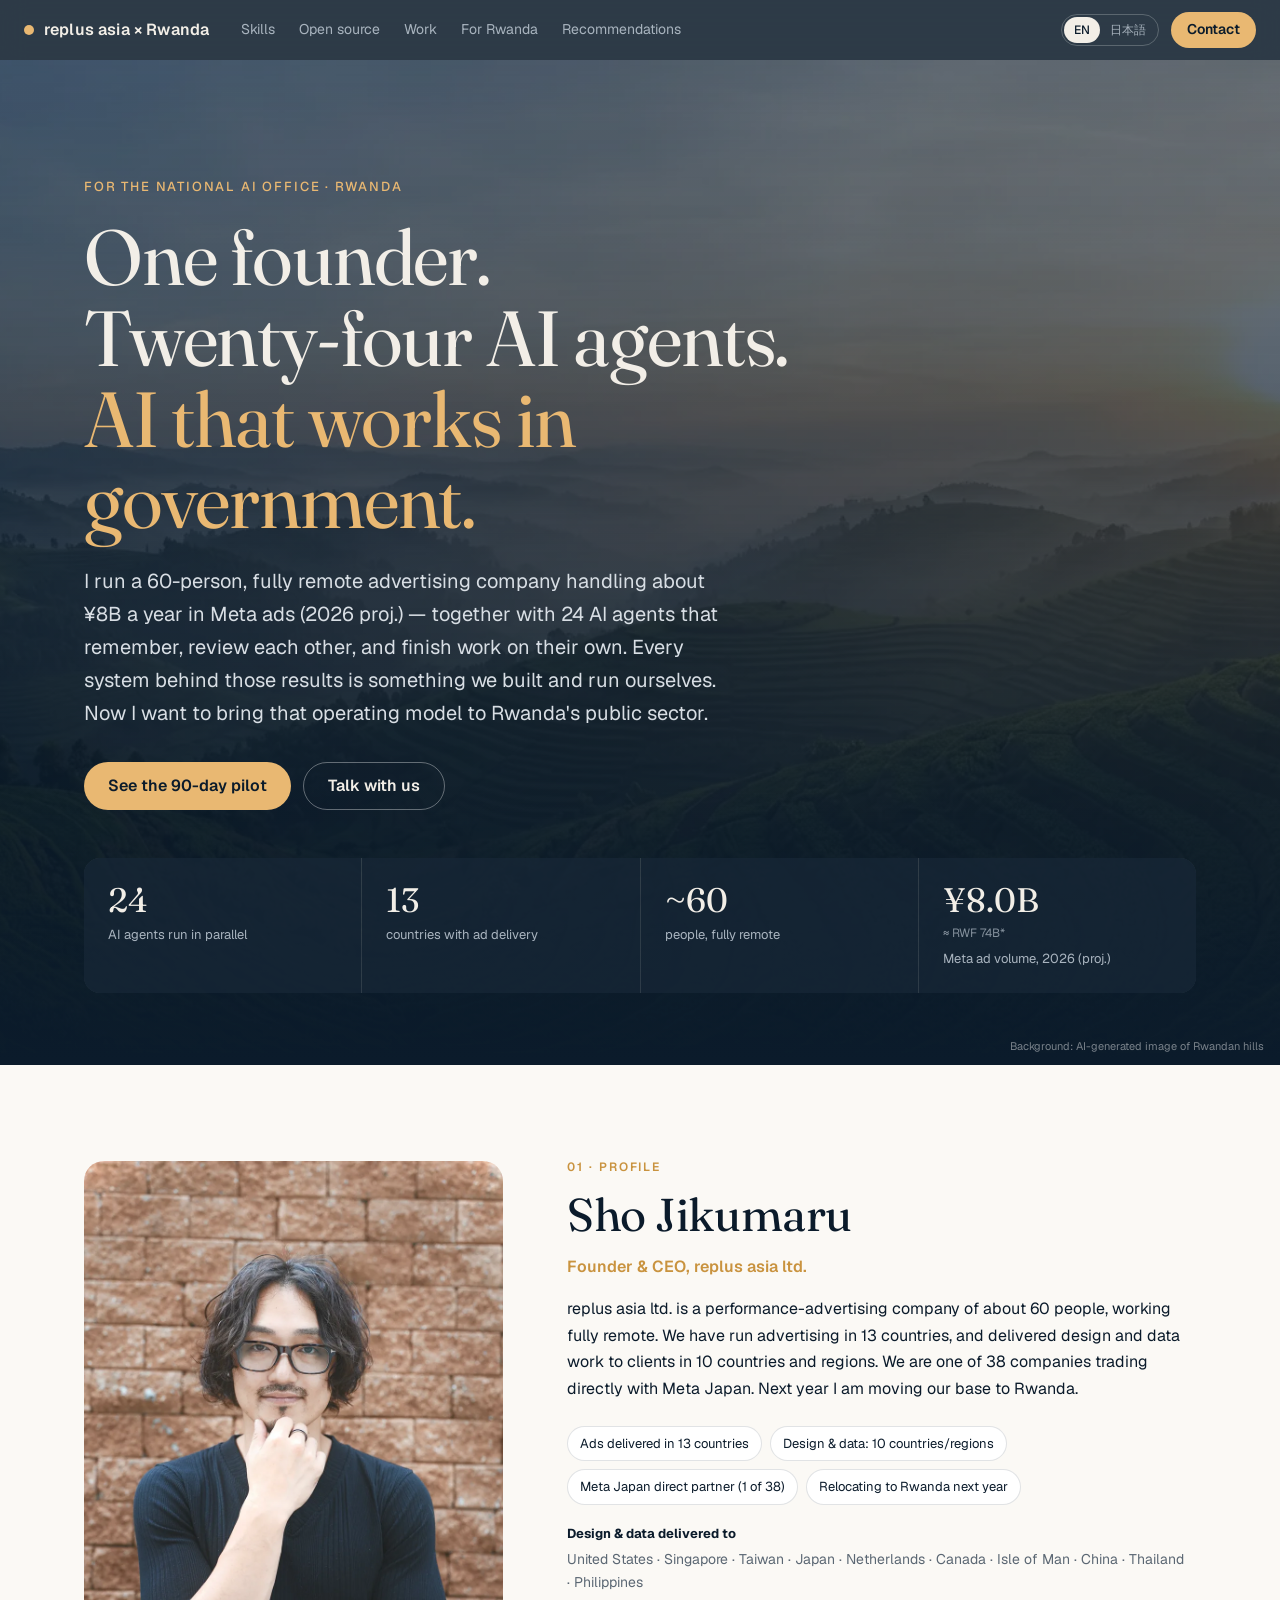
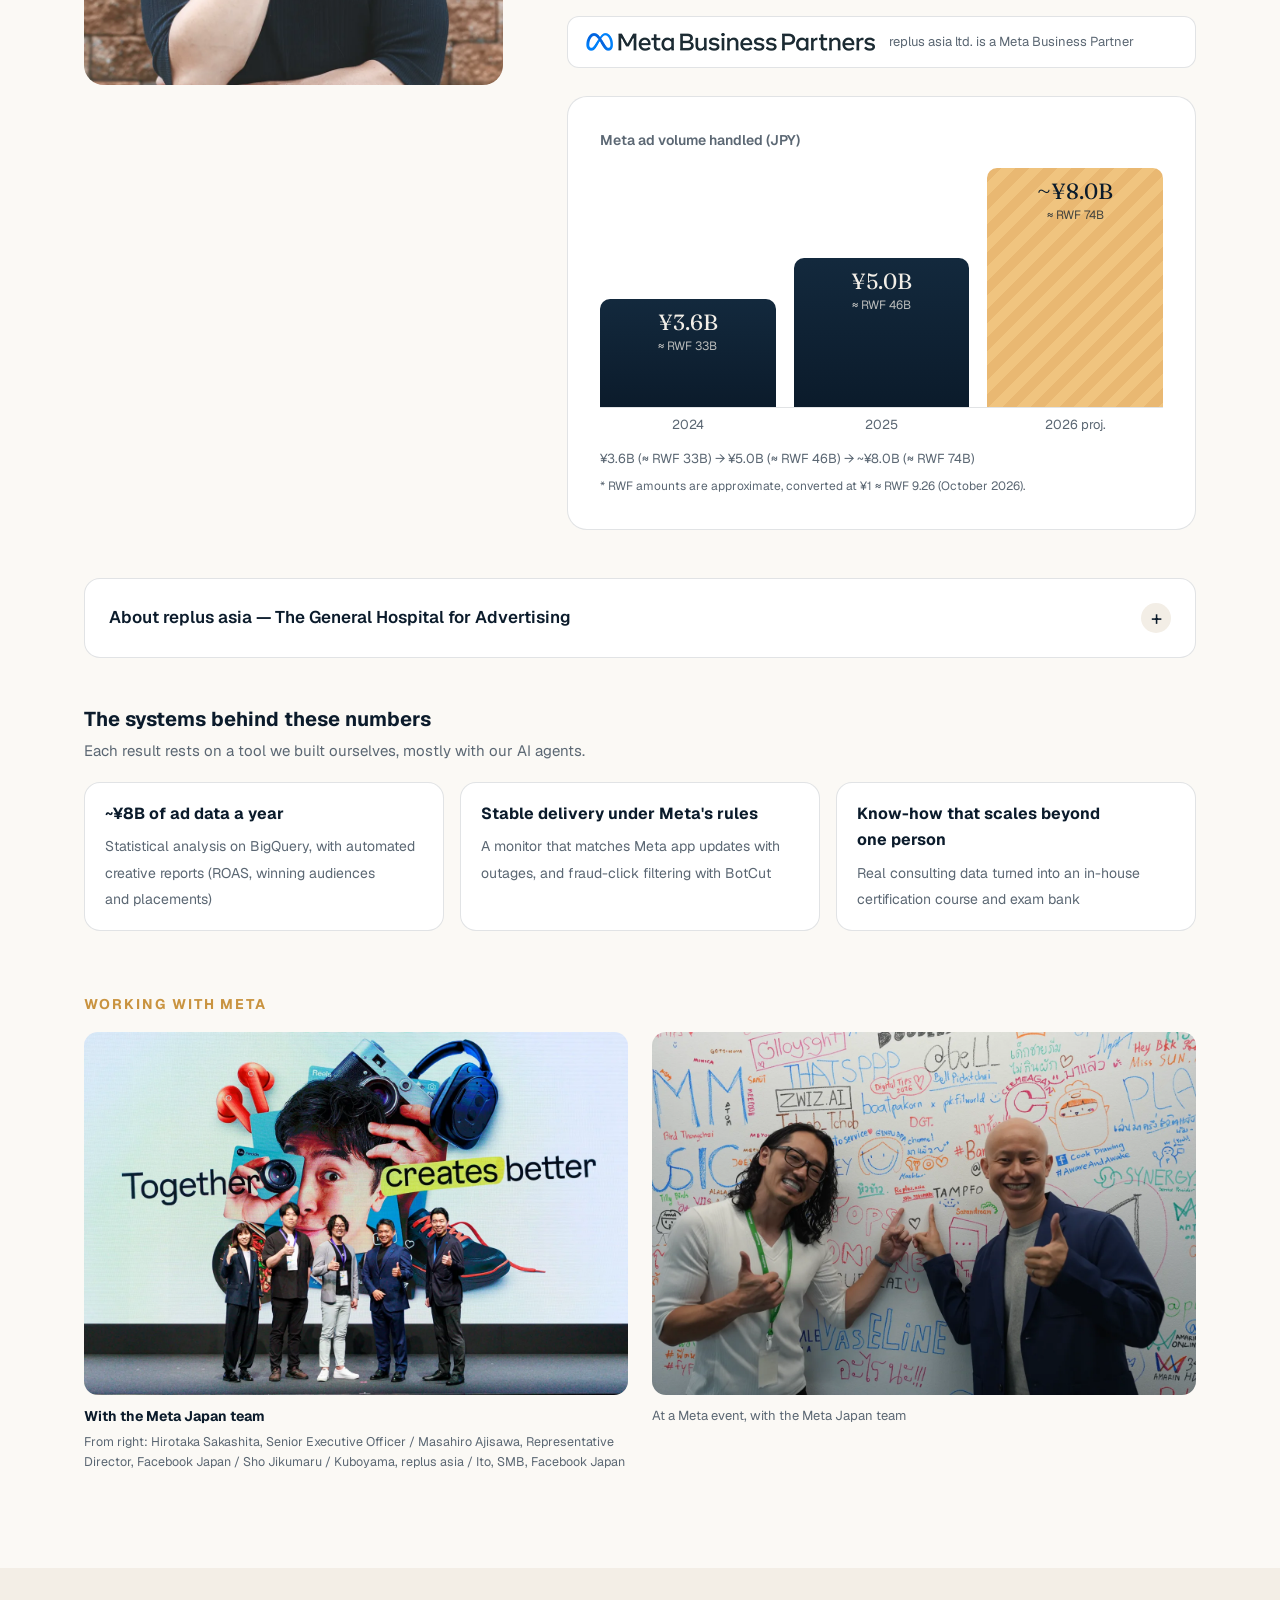
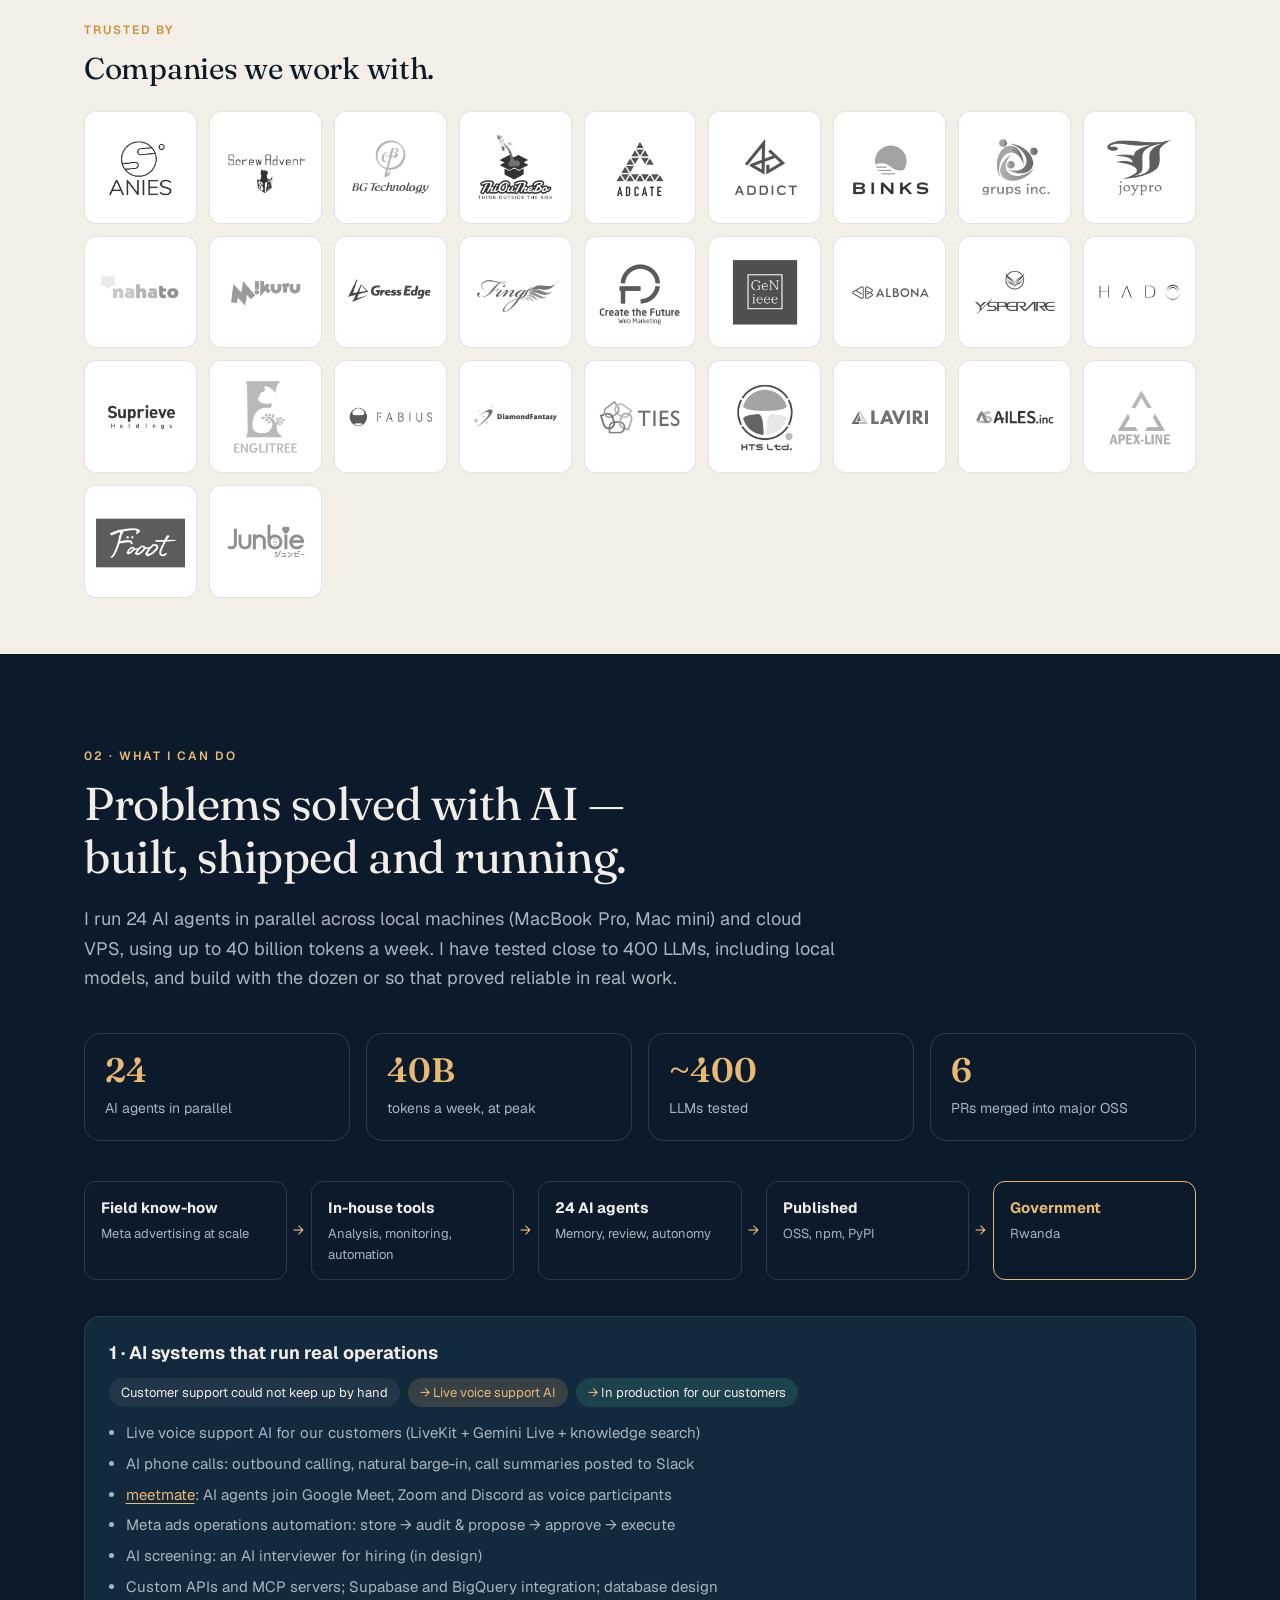
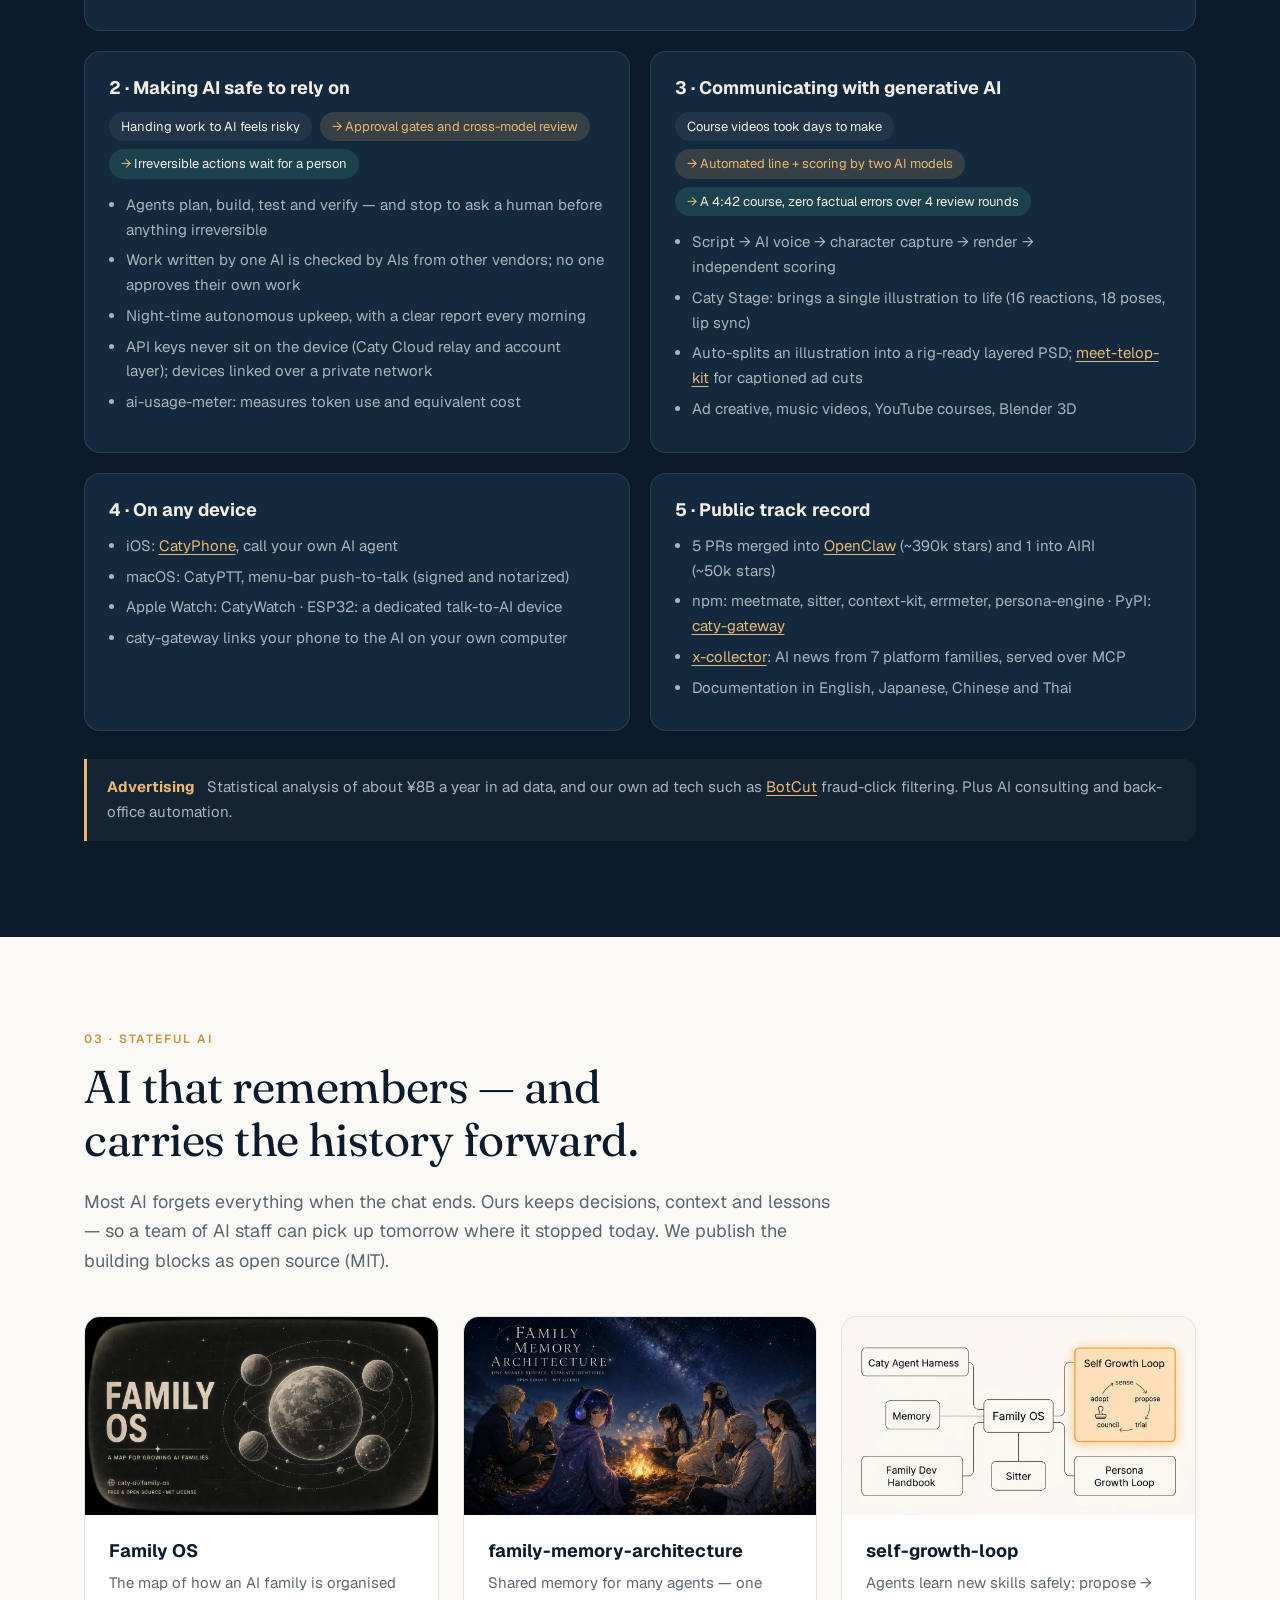
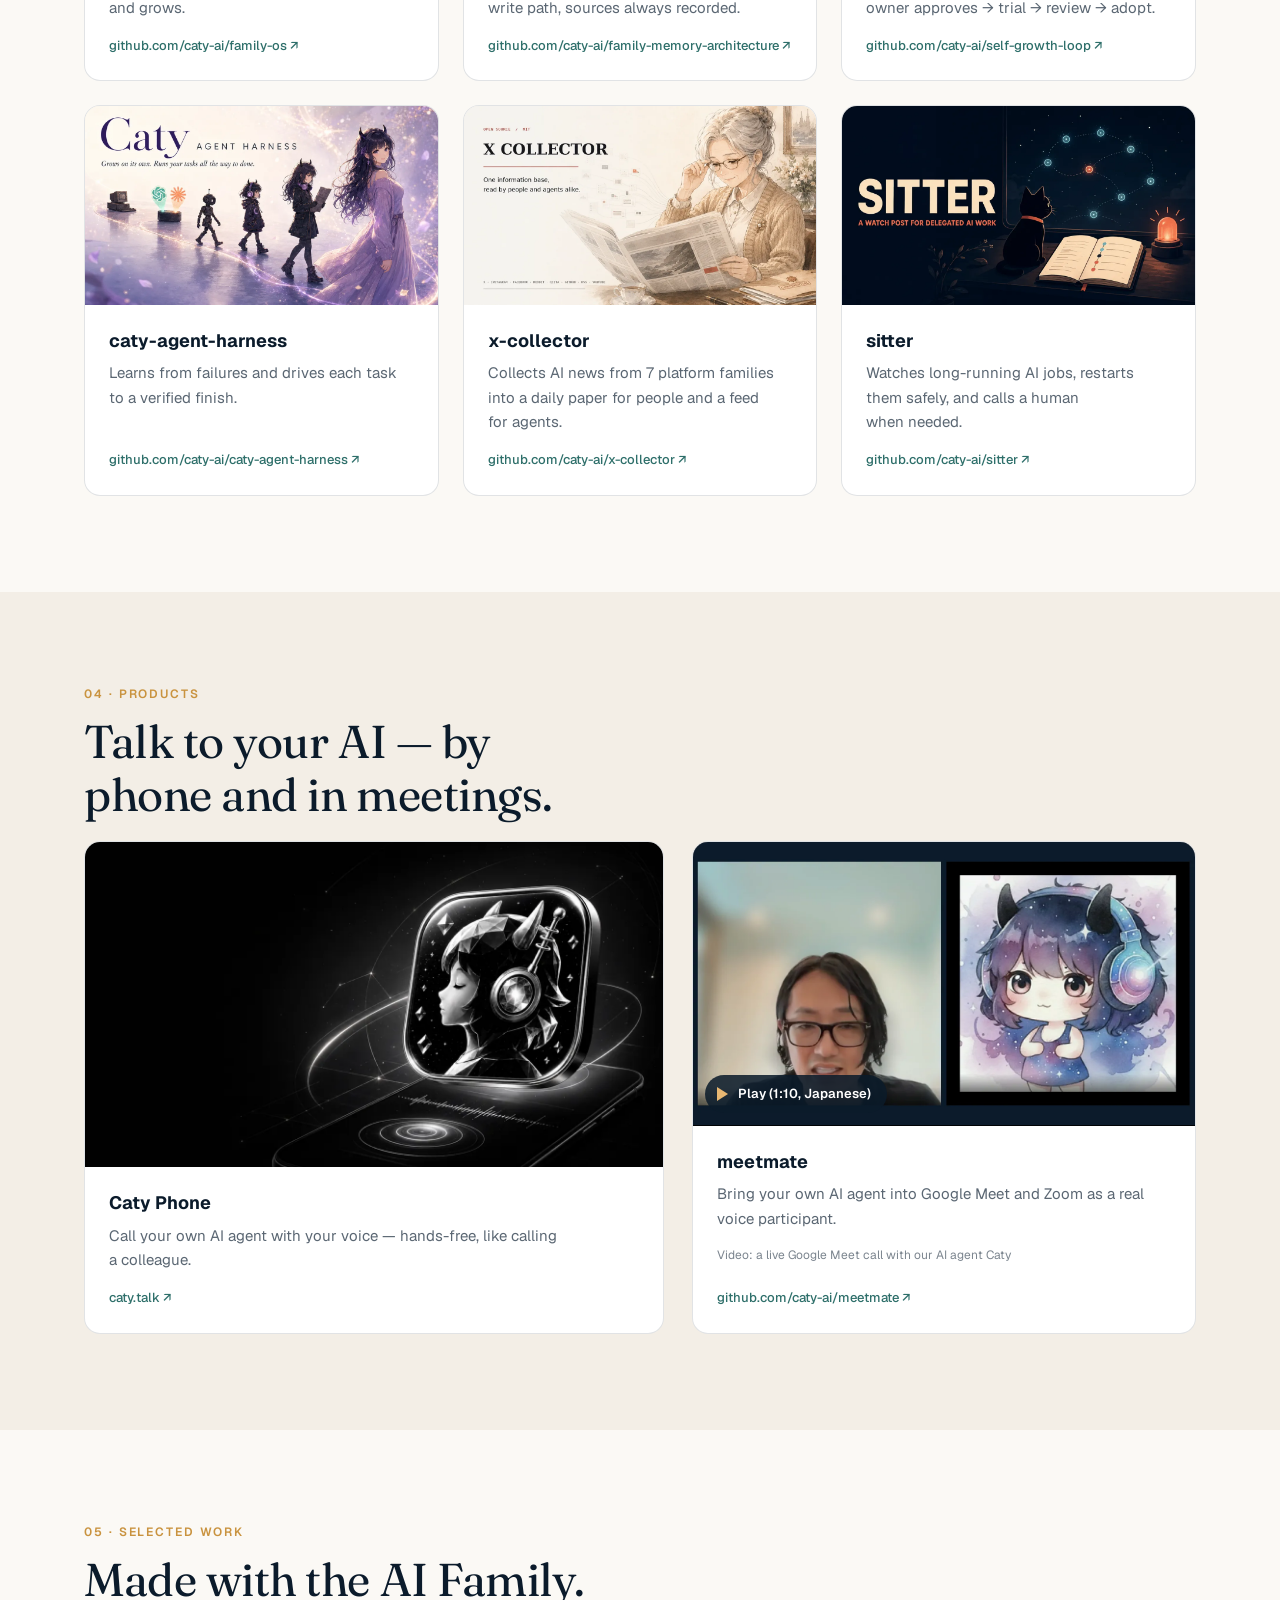
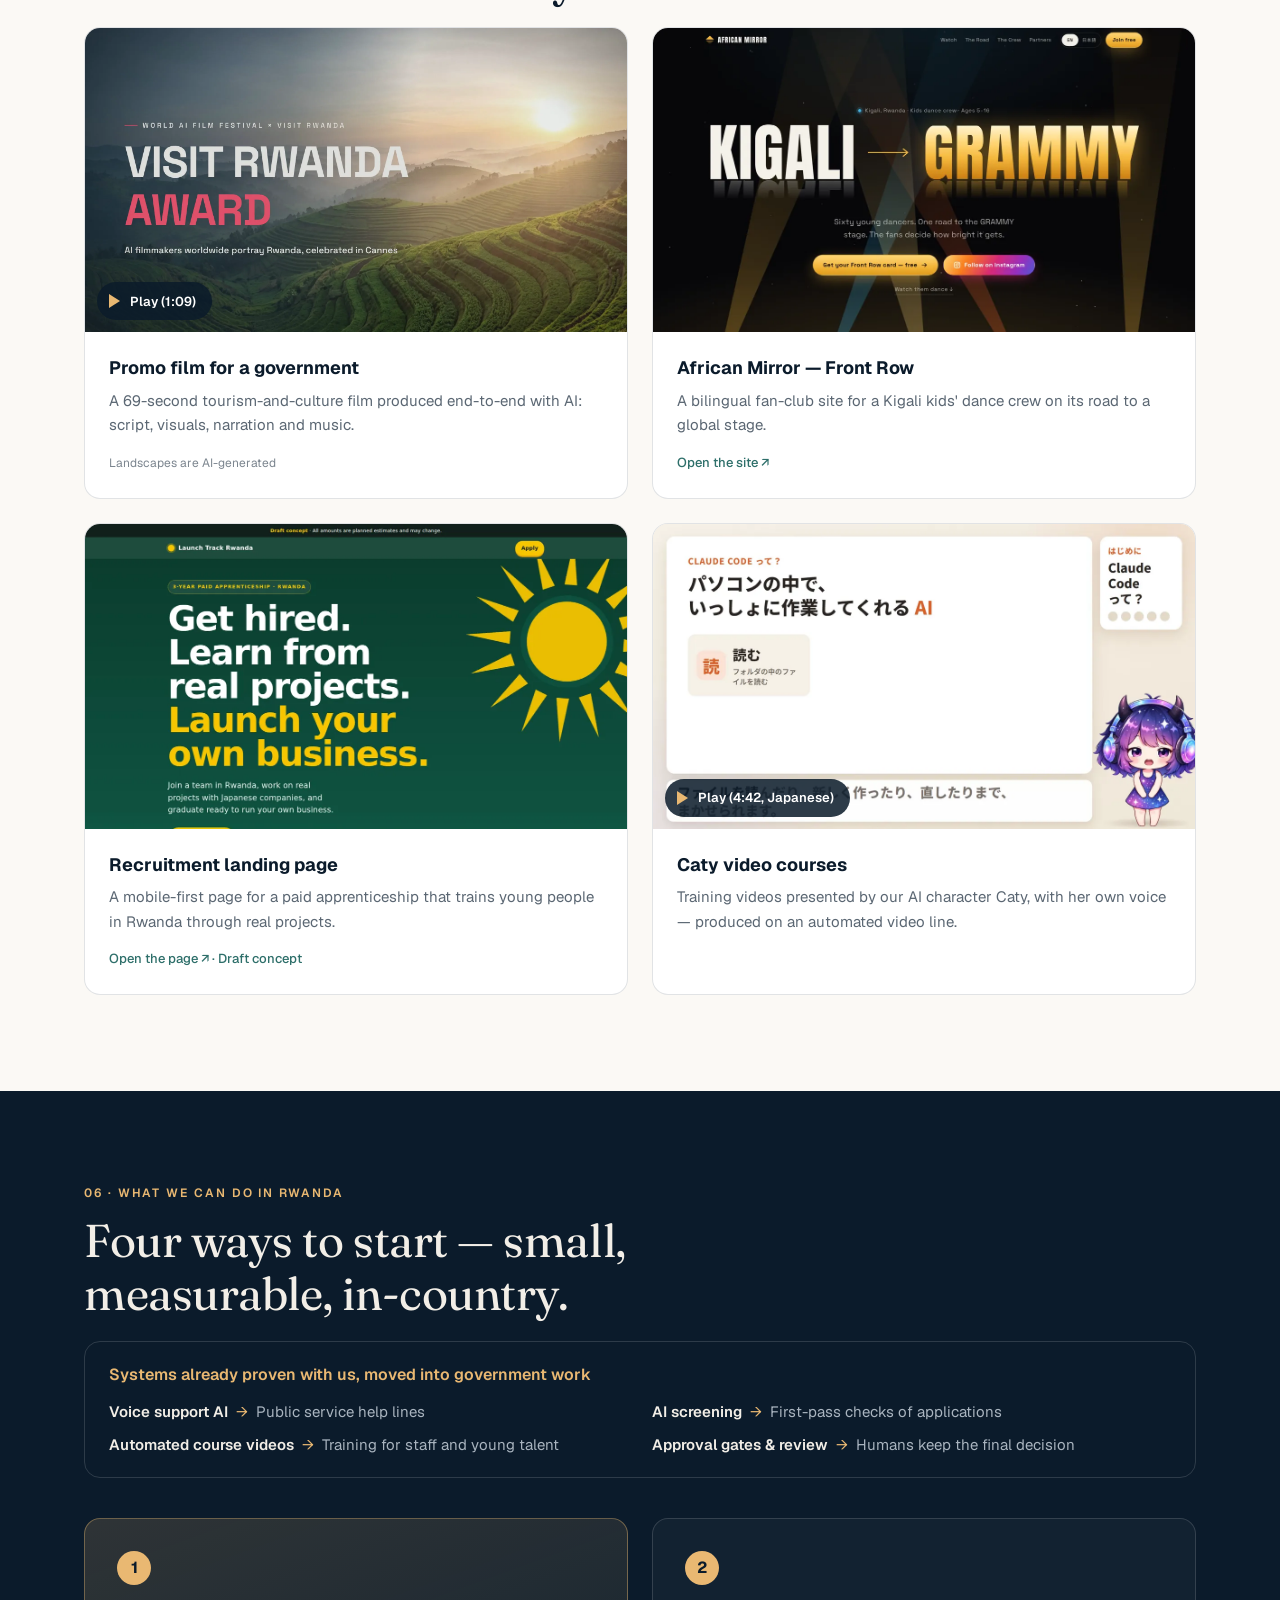
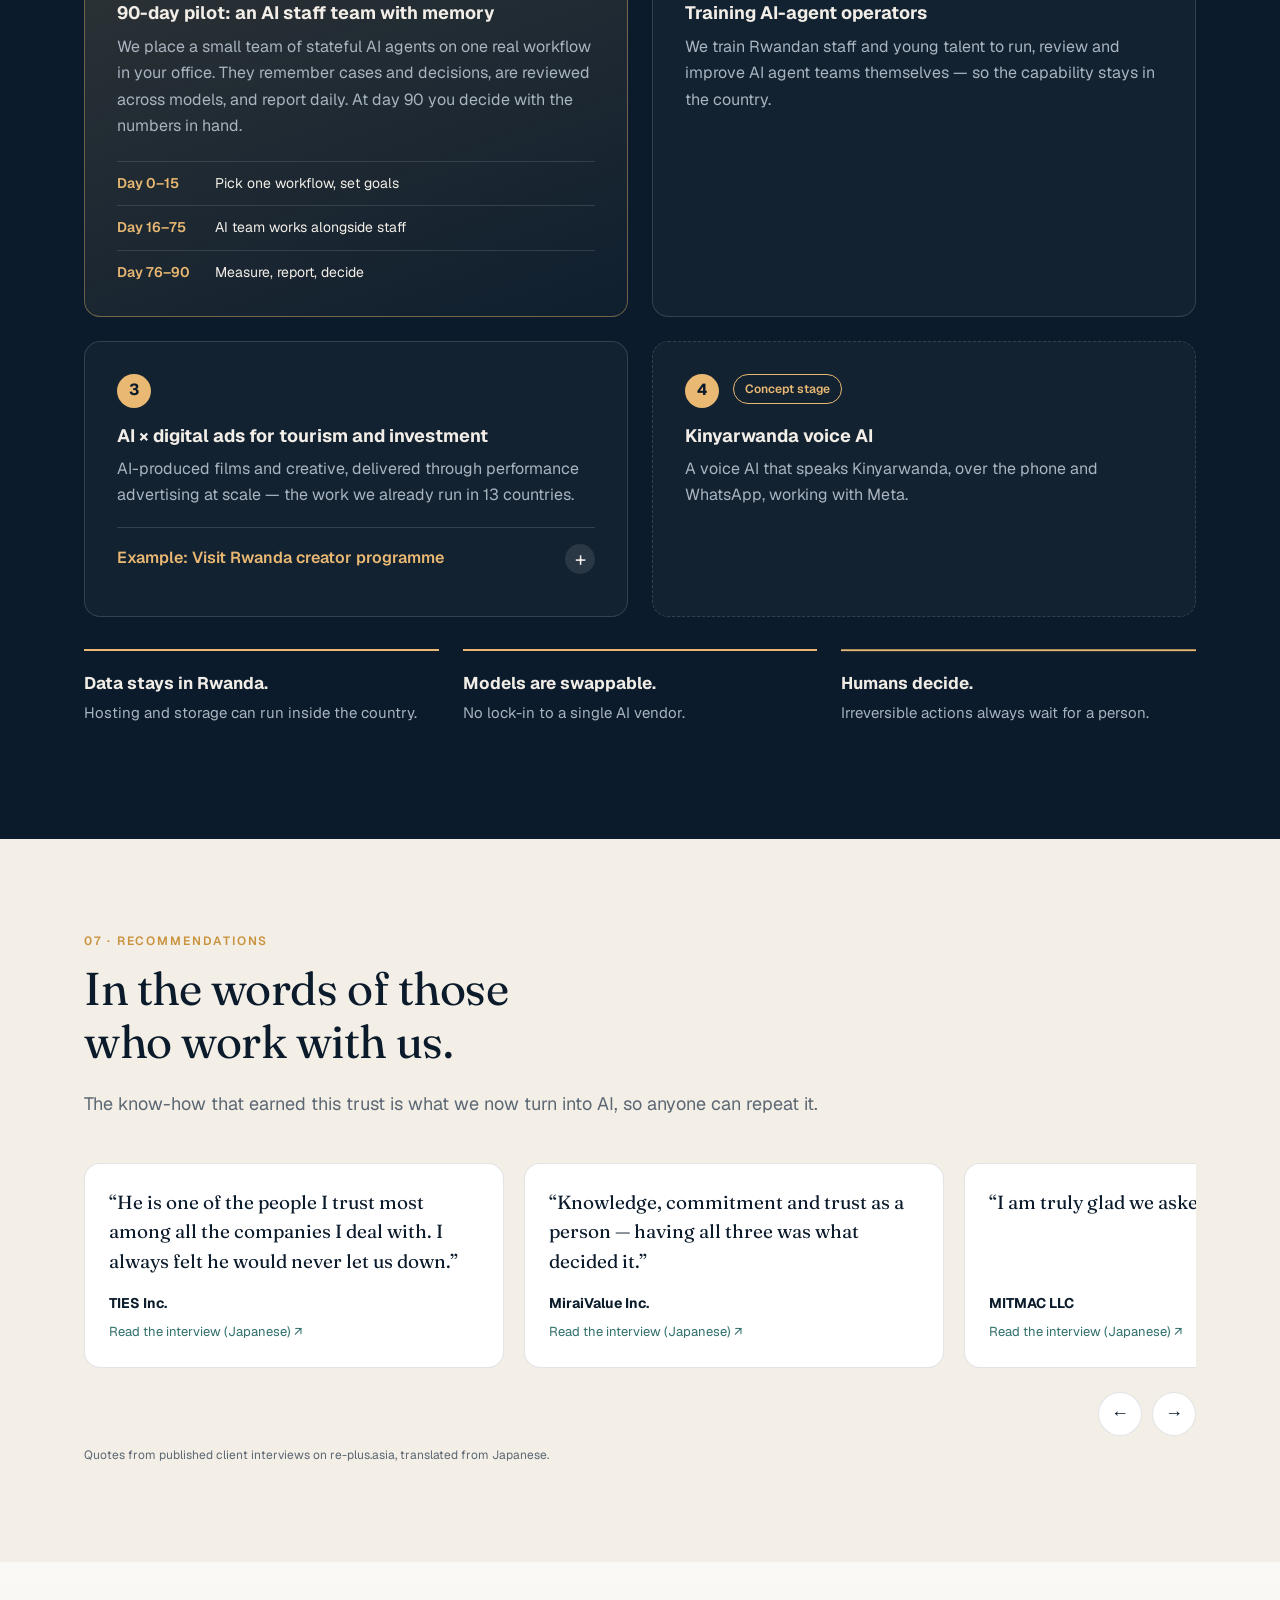
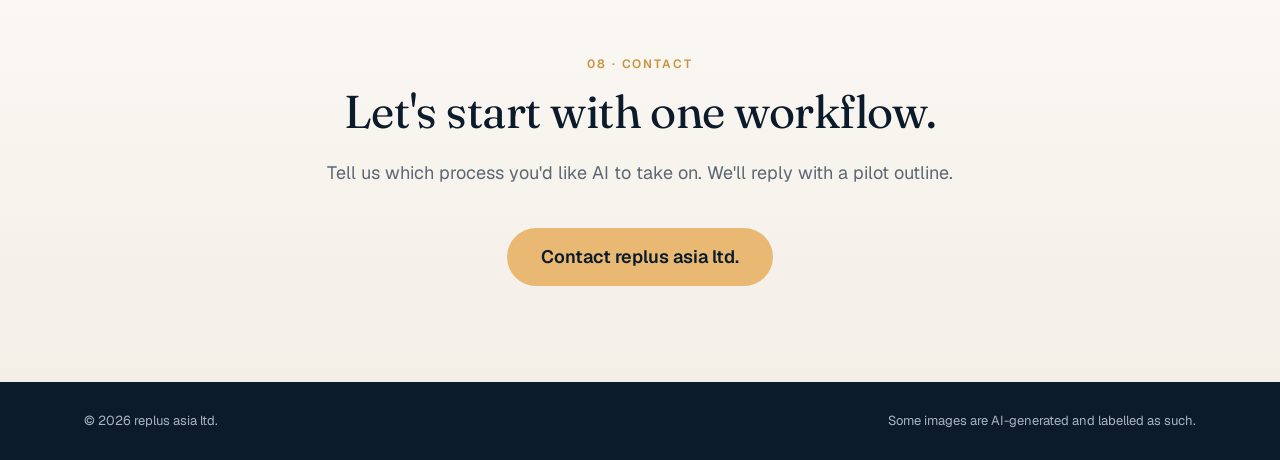
==== commit 52dc7c6a: "Promote Elaya polish to root; remove /preview-elaya/ (backup tag backup-before-elaya-polish) Co-Auth" ====
--- a/index.html
+++ b/index.html
@@ -10,9 +10,10 @@
 <link rel="icon" href="data:image/svg+xml,%3Csvg xmlns='http://www.w3.org/2000/svg' viewBox='0 0 32 32'%3E%3Crect width='32' height='32' rx='8' fill='%230B1B2B'/%3E%3Ccircle cx='16' cy='16' r='6' fill='%23E9B872'/%3E%3C/svg%3E">
 <link rel="preconnect" href="https://fonts.googleapis.com">
 <link rel="preconnect" href="https://fonts.gstatic.com" crossorigin>
-<link href="https://fonts.googleapis.com/css2?family=Fraunces:opsz,wght@9..144,400;9..144,600&family=Inter:wght@400;500;600&family=Noto+Sans+JP:wght@400;500;700&display=swap" rel="stylesheet">
+<link rel="preload" href="fonts/Geist-Variable.woff2" as="font" type="font/woff2" crossorigin>
+<link href="https://fonts.googleapis.com/css2?family=Fraunces:opsz,wght@9..144,400;9..144,600&family=Noto+Sans+JP:wght@400;500;700&display=swap" rel="stylesheet">
 <link rel="stylesheet" href="styles.css">
-<script type="importmap">{ "imports": { "three": "./preview-v2/vendor/three.module.min.js" } }</script>
+<script type="importmap">{ "imports": { "three": "preview-v2/vendor/three.module.min.js" } }</script>
 </head>
 <body>
 
--- a/styles.css
+++ b/styles.css
@@ -1,10 +1,12 @@
+@font-face{font-family:"Geist";src:url(fonts/Geist-Variable.woff2) format("woff2");font-weight:100 700;font-style:normal;font-display:swap}
 :root{
   --ink:#0B1B2B; --ink-2:#13293D; --paper:#FBF9F5; --soft:#F3EEE6;
   --line:rgba(11,27,43,.12); --muted:#5B6773; --gold:#E9B872; --gold-2:#C9933F; --teal:#2E6F6A;
   --on-dark:#F2EEE7; --on-dark-muted:#A9B4BF;
   --r:16px; --wrap:1160px;
+  --ease:cubic-bezier(.32,.72,0,1);
   --serif:"Fraunces",Georgia,serif;
-  --sans:"Inter",system-ui,-apple-system,"Segoe UI",Roboto,sans-serif;
+  --sans:"Geist",system-ui,-apple-system,"Segoe UI",sans-serif;
   --jp:"Noto Sans JP","Hiragino Sans","Yu Gothic",sans-serif;
 }
 *{box-sizing:border-box}
@@ -21,8 +23,8 @@
 .nav{position:sticky;top:0;z-index:20;display:flex;align-items:center;gap:20px;padding:12px 24px;background:rgba(11,27,43,.86);backdrop-filter:saturate(1.4) blur(12px);-webkit-backdrop-filter:saturate(1.4) blur(12px);color:var(--on-dark)}
 .brand{display:flex;align-items:center;gap:10px;font-weight:600;text-decoration:none;letter-spacing:.01em;white-space:nowrap}
 .dot{width:10px;height:10px;border-radius:50%;background:var(--gold)}
-.links{display:flex;gap:22px;margin-left:12px}
-.links a{text-decoration:none;font-size:14px;color:var(--on-dark-muted)}
+.links{display:flex;gap:24px;margin-left:12px}
+.links a{text-decoration:none;font-size:14px;color:var(--on-dark-muted);transition:color .3s var(--ease)}
 .links a:hover{color:var(--on-dark)}
 .nav-right{margin-left:auto;display:flex;align-items:center;gap:12px}
 .lang{display:flex;border:1px solid rgba(255,255,255,.22);border-radius:999px;padding:2px}
@@ -31,27 +33,28 @@
 .lang button:focus-visible{outline:2px solid var(--gold)}
 
 /* buttons */
-.btn{display:inline-flex;align-items:center;justify-content:center;min-height:48px;padding:0 22px;border-radius:999px;background:var(--gold);color:var(--ink);font-weight:600;text-decoration:none;transition:transform .15s,background .15s}
-.btn:hover{background:#F2C88A;transform:translateY(-1px)}
+.btn{display:inline-flex;align-items:center;justify-content:center;min-height:48px;padding:0 24px;border-radius:999px;background:var(--gold);color:var(--ink);font-weight:600;text-decoration:none;transition:transform .3s var(--ease),background-color .3s var(--ease),border-color .3s var(--ease),box-shadow .3s var(--ease)}
+.btn:hover{background:#F2C88A;transform:translateY(-1px);box-shadow:0 10px 24px -14px rgba(201,147,63,.7)}
 .btn-ghost{background:transparent;color:var(--on-dark);border:1px solid rgba(255,255,255,.35)}
-.btn-ghost:hover{background:rgba(255,255,255,.08)}
+.btn-ghost:hover{background:rgba(255,255,255,.08);border-color:rgba(255,255,255,.6);box-shadow:none}
 .btn-small{min-height:36px;padding:0 16px;font-size:14px}
+.btn:active{transform:translateY(0) scale(.98)}
 .btn-big{min-height:58px;padding:0 34px;font-size:18px}
 
 /* hero */
 .hero{position:relative;color:var(--on-dark);background:var(--ink);overflow:hidden}
 .hero-bg{position:absolute;inset:0;background:linear-gradient(180deg,rgba(11,27,43,.55) 0%,rgba(11,27,43,.78) 55%,var(--ink) 100%),url(img/hero-hills.webp) center/cover no-repeat}
 .hero-inner{position:relative;padding:120px 24px 72px}
-.eyebrow{font:500 13px/1 var(--sans);letter-spacing:.14em;text-transform:uppercase;color:var(--gold);margin:0 0 22px}
+.eyebrow{font:500 13px/1 var(--sans);letter-spacing:.14em;text-transform:uppercase;color:var(--gold);margin:0 0 24px}
 html[data-lang="ja"] .eyebrow{letter-spacing:.06em;font-family:var(--jp)}
-h1{font:400 clamp(40px,6.4vw,78px)/1.04 var(--serif);letter-spacing:-.015em;margin:0 0 26px;max-width:15ch}
-h1 em{font-style:italic;color:var(--gold)}
+h1{font:400 clamp(40px,6.4vw,78px)/1.04 var(--serif);letter-spacing:-.015em;margin:0 0 24px;max-width:15ch}
+h1 em{font-style:normal;color:var(--gold)}
 html[data-lang="ja"] h1{font:700 clamp(32px,5.2vw,60px)/1.3 var(--jp);letter-spacing:0;max-width:none}
 html[data-lang="ja"] h1 em{font-style:normal}
 .lede{font-size:clamp(17px,1.6vw,20px);max-width:640px;color:#D8DEE4;margin:0 0 32px}
-.cta-row{display:flex;flex-wrap:wrap;gap:12px;margin-bottom:56px}
+.cta-row{display:flex;flex-wrap:wrap;gap:12px;margin-bottom:48px}
 .proof{list-style:none;padding:0;margin:0;display:grid;grid-template-columns:repeat(4,1fr);gap:1px;background:rgba(255,255,255,.14);border-radius:var(--r);overflow:hidden}
-.proof li{background:rgba(11,27,43,.72);padding:20px 22px;display:flex;flex-direction:column;gap:4px}
+.proof li{background:rgba(11,27,43,.72);padding:24px;display:flex;flex-direction:column;gap:4px}
 .proof b{font:400 34px/1.1 var(--serif);color:var(--on-dark)}
 .proof span{font-size:13px;color:var(--on-dark-muted)}
 .img-note{position:absolute;right:16px;bottom:10px;margin:0;font-size:11px;color:rgba(255,255,255,.45)}
@@ -68,12 +71,12 @@
 .sub{font-size:18px;color:var(--muted);max-width:760px;margin:0 0 40px}
 .sec-dark .sub{color:var(--on-dark-muted)}
 .role{font-weight:600;color:var(--gold-2);margin:-8px 0 16px}
-.grid-2{display:grid;grid-template-columns:1.15fr 1fr;gap:56px;align-items:center}
-.tag-row{display:flex;flex-wrap:wrap;gap:8px;margin-top:22px}
+.grid-2{display:grid;grid-template-columns:1.15fr 1fr;gap:64px;align-items:center}
+.tag-row{display:flex;flex-wrap:wrap;gap:8px;margin-top:24px}
 .tag{font-size:13px;padding:6px 12px;border:1px solid var(--line);border-radius:999px;background:#fff}
 
 /* chart */
-.chart{margin:0;background:#fff;border:1px solid var(--line);border-radius:20px;padding:28px}
+.chart{margin:0;background:#fff;border:1px solid var(--line);border-radius:20px;padding:32px}
 .chart figcaption{font-weight:600;font-size:14px;color:var(--muted);margin-bottom:16px}
 .bars{display:flex;align-items:flex-end;gap:18px;height:240px;border-bottom:1px solid var(--line)}
 .bar{flex:1;height:var(--h);background:linear-gradient(180deg,var(--ink-2),var(--ink));border-radius:10px 10px 0 0;position:relative;display:flex;flex-direction:column;justify-content:flex-start;align-items:center;padding-top:12px;color:var(--on-dark)}
@@ -83,18 +86,18 @@
 .chart-note{margin:40px 0 0;font-size:13px;color:var(--muted)}
 
 /* family features */
-.cards-3{display:grid;grid-template-columns:repeat(3,1fr);gap:20px;margin-top:40px}
-.feat{border:1px solid rgba(255,255,255,.14);border-radius:var(--r);padding:28px;background:rgba(255,255,255,.03)}
+.cards-3{display:grid;grid-template-columns:repeat(3,1fr);gap:24px;margin-top:40px}
+.feat{border:1px solid rgba(255,255,255,.14);border-radius:var(--r);padding:32px;background:rgba(255,255,255,.03)}
 .feat p{color:var(--on-dark-muted);margin:0}
 .ico{width:44px;height:44px;border-radius:12px;display:grid;place-items:center;background:rgba(233,184,114,.14);color:var(--gold);font-size:22px;margin-bottom:18px}
 
 /* cards */
 .cards{display:grid;grid-template-columns:repeat(3,1fr);gap:24px}
-.card,.prod{position:relative;display:flex;flex-direction:column;background:#fff;border:1px solid var(--line);border-radius:var(--r);overflow:hidden;text-decoration:none;transition:transform .2s,box-shadow .2s}
+.card,.prod{position:relative;display:flex;flex-direction:column;background:#fff;border:1px solid var(--line);border-radius:var(--r);overflow:hidden;text-decoration:none;transition:transform .7s var(--ease),box-shadow .7s var(--ease)}
 a.card:hover,a.prod:hover{transform:translateY(-3px);box-shadow:0 18px 40px -20px rgba(11,27,43,.35)}
 .card img,.prod img,.card-art{aspect-ratio:16/9;width:100%;object-fit:cover;object-position:top;background:var(--soft)}
 .card-art svg{width:100%;height:100%;display:block}
-.card-body{padding:20px 22px 22px;display:flex;flex-direction:column;flex:1}
+.card-body{padding:24px;display:flex;flex-direction:column;flex:1}
 .card-body p{margin:0 0 14px;color:var(--muted);font-size:15px}
 .gh{margin-top:auto;font-size:13px;font-weight:500;color:var(--teal);word-break:break-all}
 .note{margin-top:auto;font-size:12px;color:var(--muted);opacity:.8}
@@ -105,15 +108,15 @@
 .meet-bubble{background:#fff;color:var(--ink);font-size:14px;padding:12px 16px;border-radius:16px 16px 16px 4px;max-width:46%}
 
 /* offers */
-.offers{display:grid;grid-template-columns:1.4fr 1fr 1fr;gap:20px;margin-top:40px}
-.offer{position:relative;border:1px solid rgba(255,255,255,.14);border-radius:var(--r);padding:30px;background:rgba(255,255,255,.03)}
+.offers{display:grid;grid-template-columns:1.4fr 1fr 1fr;gap:24px;margin-top:40px}
+.offer{position:relative;border:1px solid rgba(255,255,255,.14);border-radius:var(--r);padding:32px;background:rgba(255,255,255,.03)}
 .offer:first-child{background:linear-gradient(160deg,rgba(233,184,114,.16),rgba(255,255,255,.02));border-color:rgba(233,184,114,.4)}
 .offer p{color:var(--on-dark-muted);margin:0}
 .num{display:inline-grid;place-items:center;width:34px;height:34px;border-radius:50%;background:var(--gold);color:var(--ink);font-weight:700;margin-bottom:16px}
 .steps{list-style:none;padding:0;margin:22px 0 0;display:grid;gap:10px}
 .steps li{display:flex;gap:14px;font-size:14px;padding-top:10px;border-top:1px solid rgba(255,255,255,.12);color:var(--on-dark)}
 .steps b{min-width:84px;color:var(--gold);font-weight:600}
-.principles{display:grid;grid-template-columns:repeat(3,1fr);gap:20px;margin-top:28px}
+.principles{display:grid;grid-template-columns:repeat(3,1fr);gap:24px;margin-top:32px}
 .principles div{display:flex;flex-direction:column;gap:4px;padding:18px 0;border-top:2px solid var(--gold);color:var(--on-dark-muted);font-size:15px}
 .principles b{color:var(--on-dark);font-size:17px}
 
@@ -141,7 +144,7 @@
   .proof{grid-template-columns:repeat(2,1fr)}
   .proof li{padding:16px}
   .proof b{font-size:28px}
-  .sec{padding:68px 0}
+  .sec{padding:64px 0}
   .cards,.cards-3,.principles{grid-template-columns:1fr}
   .bars{height:200px}
   .cta-row .btn{flex:1 1 100%}
@@ -155,15 +158,15 @@
 .partner img{height:18px;width:auto}
 .fx-ref{text-decoration:none;color:inherit}
 /* v1.2 */
-.hero-id{display:flex;align-items:center;gap:14px;margin-bottom:26px}
+.hero-id{display:flex;align-items:center;gap:16px;margin-bottom:24px}
 .hero-id img{width:60px;height:60px;border-radius:50%;border:2px solid var(--gold);object-fit:cover}
 .hero-id div{display:flex;flex-direction:column;font-size:14px;color:var(--on-dark-muted);line-height:1.4}
 .hero-id b{color:var(--on-dark);font-size:16px}
-.profile-grid{display:grid;grid-template-columns:minmax(260px,.8fr) 1.2fr;gap:56px;align-items:start}
+.profile-grid{display:grid;grid-template-columns:minmax(260px,.8fr) 1.2fr;gap:64px;align-items:start}
 .profile-grid .chart{margin-top:28px}
 .portrait{margin:0;position:sticky;top:90px}
 .portrait img{width:100%;aspect-ratio:4/5;object-fit:cover;object-position:50% 25%;border-radius:20px}
-.trust{margin-top:72px}
+.trust{margin-top:64px}
 .trust-title{font-size:14px;letter-spacing:.14em;text-transform:uppercase;color:var(--gold-2);margin-bottom:18px}
 html[data-lang="ja"] .trust-title{letter-spacing:.06em}
 .trust-grid{display:grid;grid-template-columns:1fr 1fr;gap:24px}
@@ -173,7 +176,7 @@
 .vid{position:relative;aspect-ratio:16/9;background:#000}
 .vid img,.vid video{width:100%;height:100%;object-fit:cover;display:block}
 .vid video{object-fit:contain}
-.play-btn{position:absolute;left:12px;bottom:12px;display:flex;align-items:center;gap:10px;border:0;cursor:pointer;font:600 13px/1 var(--sans);padding:10px 14px 10px 12px;border-radius:999px;background:rgba(11,27,43,.86);color:#fff}
+.play-btn{position:absolute;left:12px;bottom:12px;display:flex;align-items:center;gap:10px;border:0;cursor:pointer;font:600 13px/1 var(--sans);padding:12px 16px 12px 12px;border-radius:999px;background:rgba(11,27,43,.86);color:#fff;transition:background-color .3s var(--ease),transform .3s var(--ease)}
 html[data-lang="ja"] .play-btn{font-family:var(--jp)}
 .play-btn:hover{background:var(--ink)}
 .tri{width:0;height:0;border-left:11px solid var(--gold);border-top:7px solid transparent;border-bottom:7px solid transparent}
@@ -186,7 +189,7 @@
 .trust-grid .names{display:block;font-size:12.5px;line-height:1.6}
 .carousel{position:relative}
 .track{display:grid;grid-auto-flow:column;grid-auto-columns:min(420px,86%);gap:20px;overflow-x:auto;scroll-snap-type:x mandatory;padding:4px 2px 18px;scrollbar-width:thin}
-.voice{margin:0;scroll-snap-align:start;background:#fff;border:1px solid var(--line);border-radius:var(--r);padding:26px;display:flex;flex-direction:column;gap:18px}
+.voice{margin:0;scroll-snap-align:start;background:#fff;border:1px solid var(--line);border-radius:var(--r);padding:24px;display:flex;flex-direction:column;gap:16px}
 .voice blockquote{margin:0;font:400 19px/1.55 var(--serif);color:var(--ink)}
 html[data-lang="ja"] .voice blockquote{font:500 16px/1.9 var(--jp)}
 .voice figcaption{margin-top:auto;display:flex;flex-direction:column;gap:6px;font-size:14px}
@@ -198,7 +201,7 @@
 .logos{margin-top:56px}
 .logo-band{list-style:none;padding:0;margin:0;display:grid;grid-template-columns:repeat(auto-fill,minmax(110px,1fr));gap:12px}
 .logo-band li{background:#fff;border:1px solid var(--line);border-radius:12px;display:grid;place-items:center;aspect-ratio:1}
-.logo-band img{width:80%;height:auto;filter:grayscale(1);opacity:.8;transition:.2s}
+.logo-band img{width:80%;height:auto;filter:grayscale(1);opacity:.8;transition:filter .4s var(--ease),opacity .4s var(--ease)}
 .logo-band li:hover img{filter:none;opacity:1}
 @media (max-width:640px){.logo-band{grid-template-columns:repeat(4,1fr);gap:8px}.logo-band li{border-radius:10px}}
 /* v1.6 */
@@ -208,12 +211,12 @@
 .prod .card-body .gh{text-decoration:none}
 .prod .card-body .gh:hover{text-decoration:underline}
 .about{margin-top:48px;background:#fff;border:1px solid var(--line);border-radius:var(--r)}
-.about summary{cursor:pointer;list-style:none;display:flex;align-items:center;justify-content:space-between;gap:16px;padding:22px 26px;font:600 17px/1.4 var(--sans)}
+.about summary{cursor:pointer;list-style:none;display:flex;align-items:center;justify-content:space-between;gap:16px;padding:24px;font:600 17px/1.4 var(--sans)}
 html[data-lang="ja"] .about summary{font-family:var(--jp)}
 .about summary::-webkit-details-marker,.more summary::-webkit-details-marker{display:none}
 .about summary::after,.more summary::after{content:"+";flex:none;display:grid;place-items:center;width:30px;height:30px;border-radius:50%;background:var(--soft);font:400 20px/1 var(--sans);color:var(--ink)}
 .about[open] summary::after,.more[open] summary::after{content:"−"}
-.about-body{padding:0 26px 28px;border-top:1px solid var(--line)}
+.about-body{padding:0 24px 32px;border-top:1px solid var(--line)}
 .about-mission{display:flex;flex-direction:column;gap:2px;margin:24px 0 0;font:400 24px/1.35 var(--serif)}
 html[data-lang="ja"] .about-mission{font:700 22px/1.5 var(--jp)}
 .about-mission b,.about-facts b{font:600 12px/1.4 var(--sans);letter-spacing:.14em;text-transform:uppercase;color:var(--gold-2)}
@@ -254,7 +257,7 @@
 .skill-stats b{display:block;font:600 34px/1.1 var(--serif);color:var(--gold);margin-bottom:6px}
 .skill-stats span{font-size:14px;color:var(--on-dark-muted)}
 .skill-grid{display:grid;grid-template-columns:repeat(2,1fr);gap:20px}
-.skill{background:var(--ink-2);border:1px solid rgba(255,255,255,.1);border-radius:var(--r);padding:24px 26px}
+.skill{background:var(--ink-2);border:1px solid rgba(255,255,255,.1);border-radius:var(--r);padding:24px}
 .skill h3{margin:0 0 12px;font-size:18px;color:var(--on-dark)}
 .skill ul{margin:0;padding-left:1.1em;color:var(--on-dark-muted);font-size:15px}
 .skill li{margin:6px 0}
@@ -297,9 +300,9 @@
 @media (max-width:640px){.journey{grid-template-columns:1fr}.chain{font-size:12px}}
 
 /* v2 motion */
-.hero-globe{position:absolute;top:56px;right:max(-80px,calc((100vw - var(--wrap))/2 - 60px));width:min(42vw,560px);aspect-ratio:1;height:auto;pointer-events:none;opacity:0;transition:opacity 1.6s ease}
+.hero-globe{position:absolute;top:56px;right:max(-80px,calc((100vw - var(--wrap))/2 - 60px));width:min(42vw,560px);aspect-ratio:1;height:auto;pointer-events:none;opacity:0;transition:opacity 1.6s var(--ease)}
 .hero-globe.on{opacity:1}
-.hero-bg{transition:filter 1.6s ease}
+.hero-bg{transition:filter 1.6s var(--ease)}
 .hero.has-globe .hero-bg{filter:brightness(.72)}
 @media (max-width:900px){
   .hero-globe{top:12px;right:-42vw;width:min(108vw,560px)}
@@ -314,7 +317,38 @@
 #work .card:hover,#work .card:focus-within{transform:translateY(-4px);box-shadow:0 22px 44px -22px rgba(11,27,43,.4)}
 .flow-anim{position:relative;margin:4px 0 2px;padding:18px 16px 16px;border:1px solid rgba(233,184,114,.22);border-radius:12px;background:#0E2236}
 .flow-stage{min-height:40px}
-.flow-replay{position:absolute;right:8px;bottom:8px;display:grid;place-items:center;width:30px;height:30px;border:0;border-radius:50%;background:transparent;color:var(--on-dark-muted);cursor:pointer;opacity:.6;transition:opacity .2s,color .2s}
+.flow-replay{position:absolute;right:8px;bottom:8px;display:grid;place-items:center;width:30px;height:30px;border:0;border-radius:50%;background:transparent;color:var(--on-dark-muted);cursor:pointer;opacity:.6;transition:opacity .3s var(--ease),color .3s var(--ease)}
 .flow-replay:hover,.flow-replay:focus-visible{opacity:1;color:var(--gold)}
 .flow-live .flow{position:absolute!important;width:1px;height:1px;margin:-1px;padding:0;overflow:hidden;clip:rect(0 0 0 0);clip-path:inset(50%);white-space:nowrap;border:0}
 @media (prefers-reduced-motion:reduce){a.card:hover,a.prod:hover,#work .card:hover,#work .card:focus-within,.btn:hover{transform:none}.hero-globe{display:none}}
+
+/* polish: states, text wrap, scroll reveal */
+h1,h2,h3,h4,.behind-title,.trust-title{text-wrap:balance}
+p,li,blockquote,figcaption,.sub,.lede{text-wrap:pretty}
+.lang button{transition:background-color .3s var(--ease),color .3s var(--ease)}
+.lang button:hover{color:var(--on-dark)}
+.lang button[aria-pressed="true"]:hover{color:var(--ink)}
+.lang button:active{transform:scale(.96)}
+.brand{transition:opacity .3s var(--ease)}
+.brand:hover{opacity:.85}
+.sec:not(.sec-dark) :focus-visible{outline-color:var(--gold-2)}
+a.card:focus-visible,a.prod:focus-visible{outline-offset:4px;border-radius:var(--r)}
+a.card:active,a.prod:active{transform:translateY(-1px) scale(.99)}
+.play-btn:active{transform:scale(.96)}
+.car-nav button{transition:background-color .3s var(--ease),border-color .3s var(--ease),transform .3s var(--ease);color:var(--ink)}
+.car-nav button:hover{background:var(--soft);border-color:rgba(11,27,43,.28)}
+.car-nav button:active{transform:scale(.94)}
+.about summary,.more summary{transition:color .3s var(--ease)}
+.about summary::after,.more summary::after{transition:background-color .3s var(--ease),color .3s var(--ease)}
+.about summary:hover::after{background:var(--gold);color:var(--ink)}
+.more summary:hover::after{background:var(--gold);color:var(--ink)}
+.about summary:focus-visible,.more summary:focus-visible{border-radius:var(--r)}
+.logo-band li{transition:border-color .4s var(--ease)}
+.logo-band li:hover{border-color:rgba(11,27,43,.24)}
+.voice figcaption a,.gh,.skill a,.ad-band a{text-underline-offset:3px}
+.rv-ready .rv{opacity:0;transform:translateY(32px);filter:blur(8px);transition:opacity .8s var(--ease),transform .8s var(--ease),filter .8s var(--ease)}
+.rv-ready .rv.rv-in{opacity:1;transform:none;filter:none}
+@media (prefers-reduced-motion:reduce){
+  .rv-ready .rv{opacity:1;transform:none;filter:none}
+  .btn:active,a.card:active,a.prod:active,.play-btn:active,.car-nav button:active,.lang button:active{transform:none}
+}
